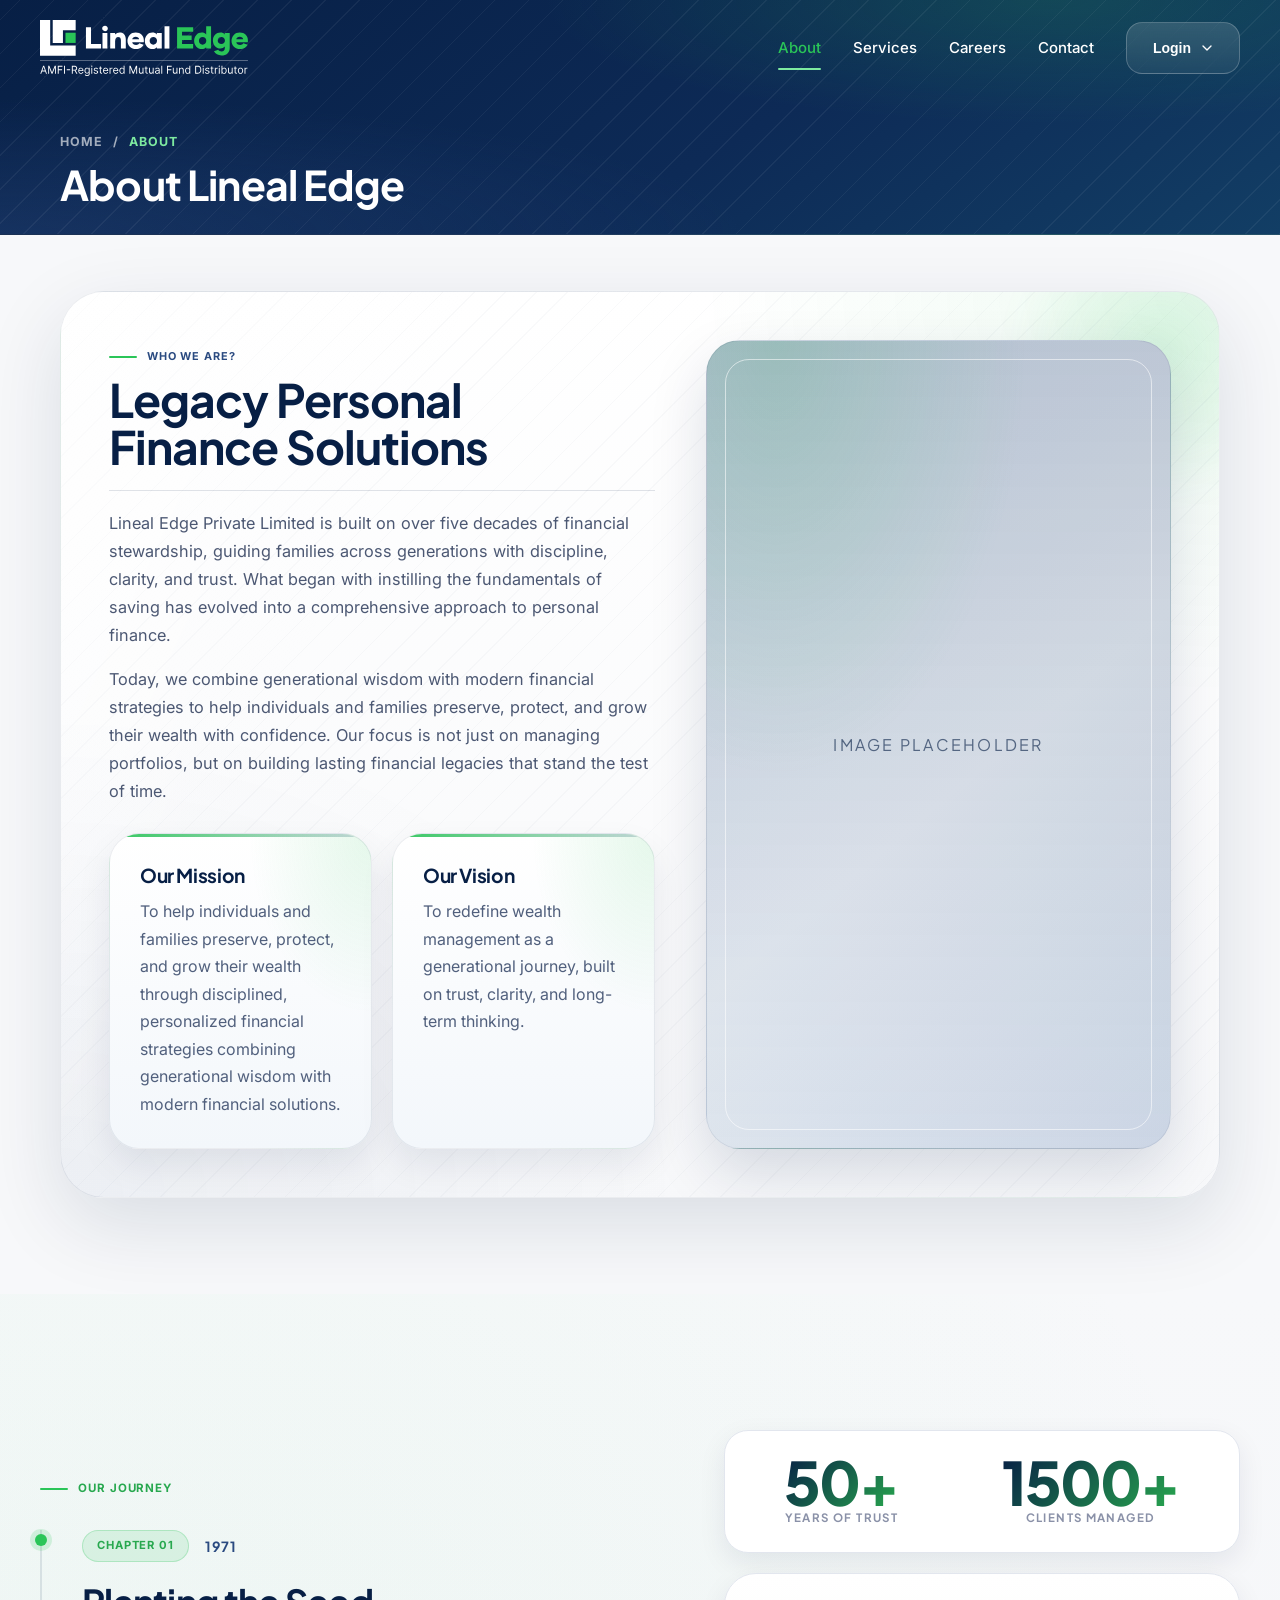
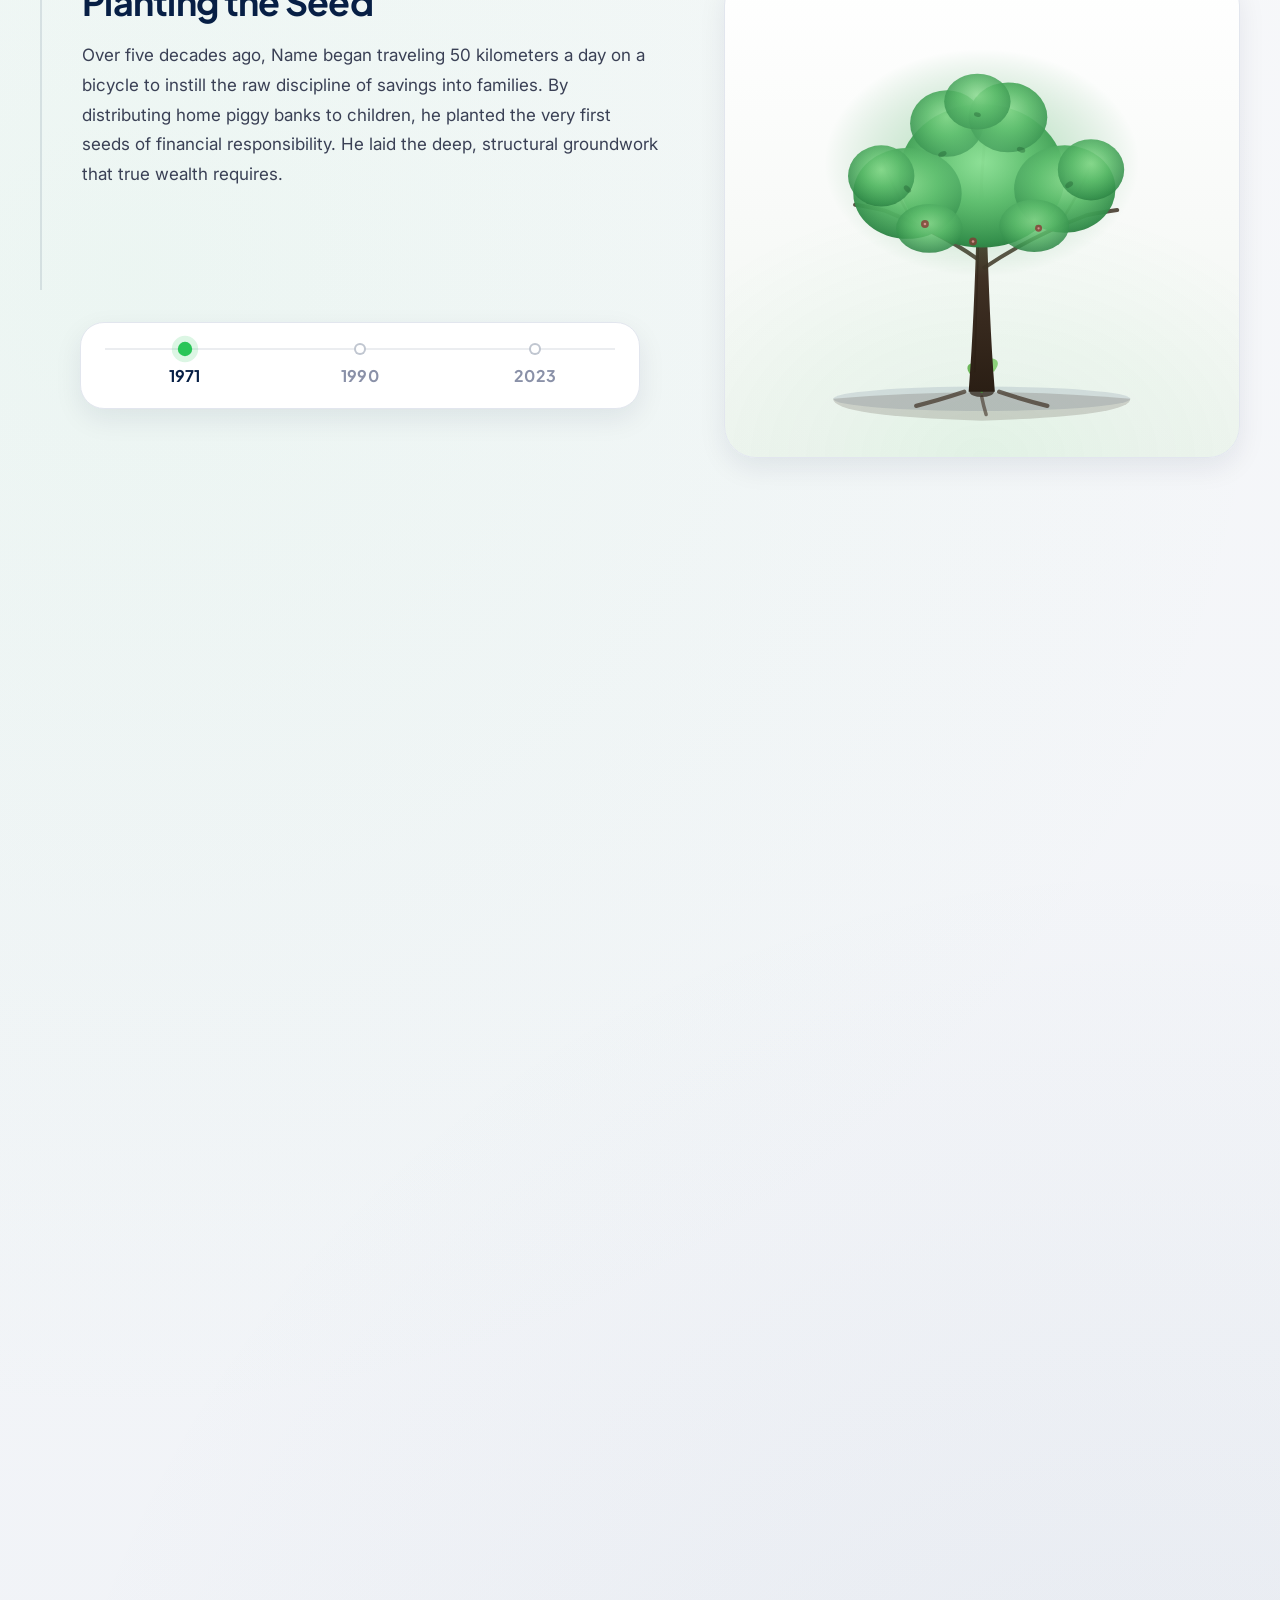
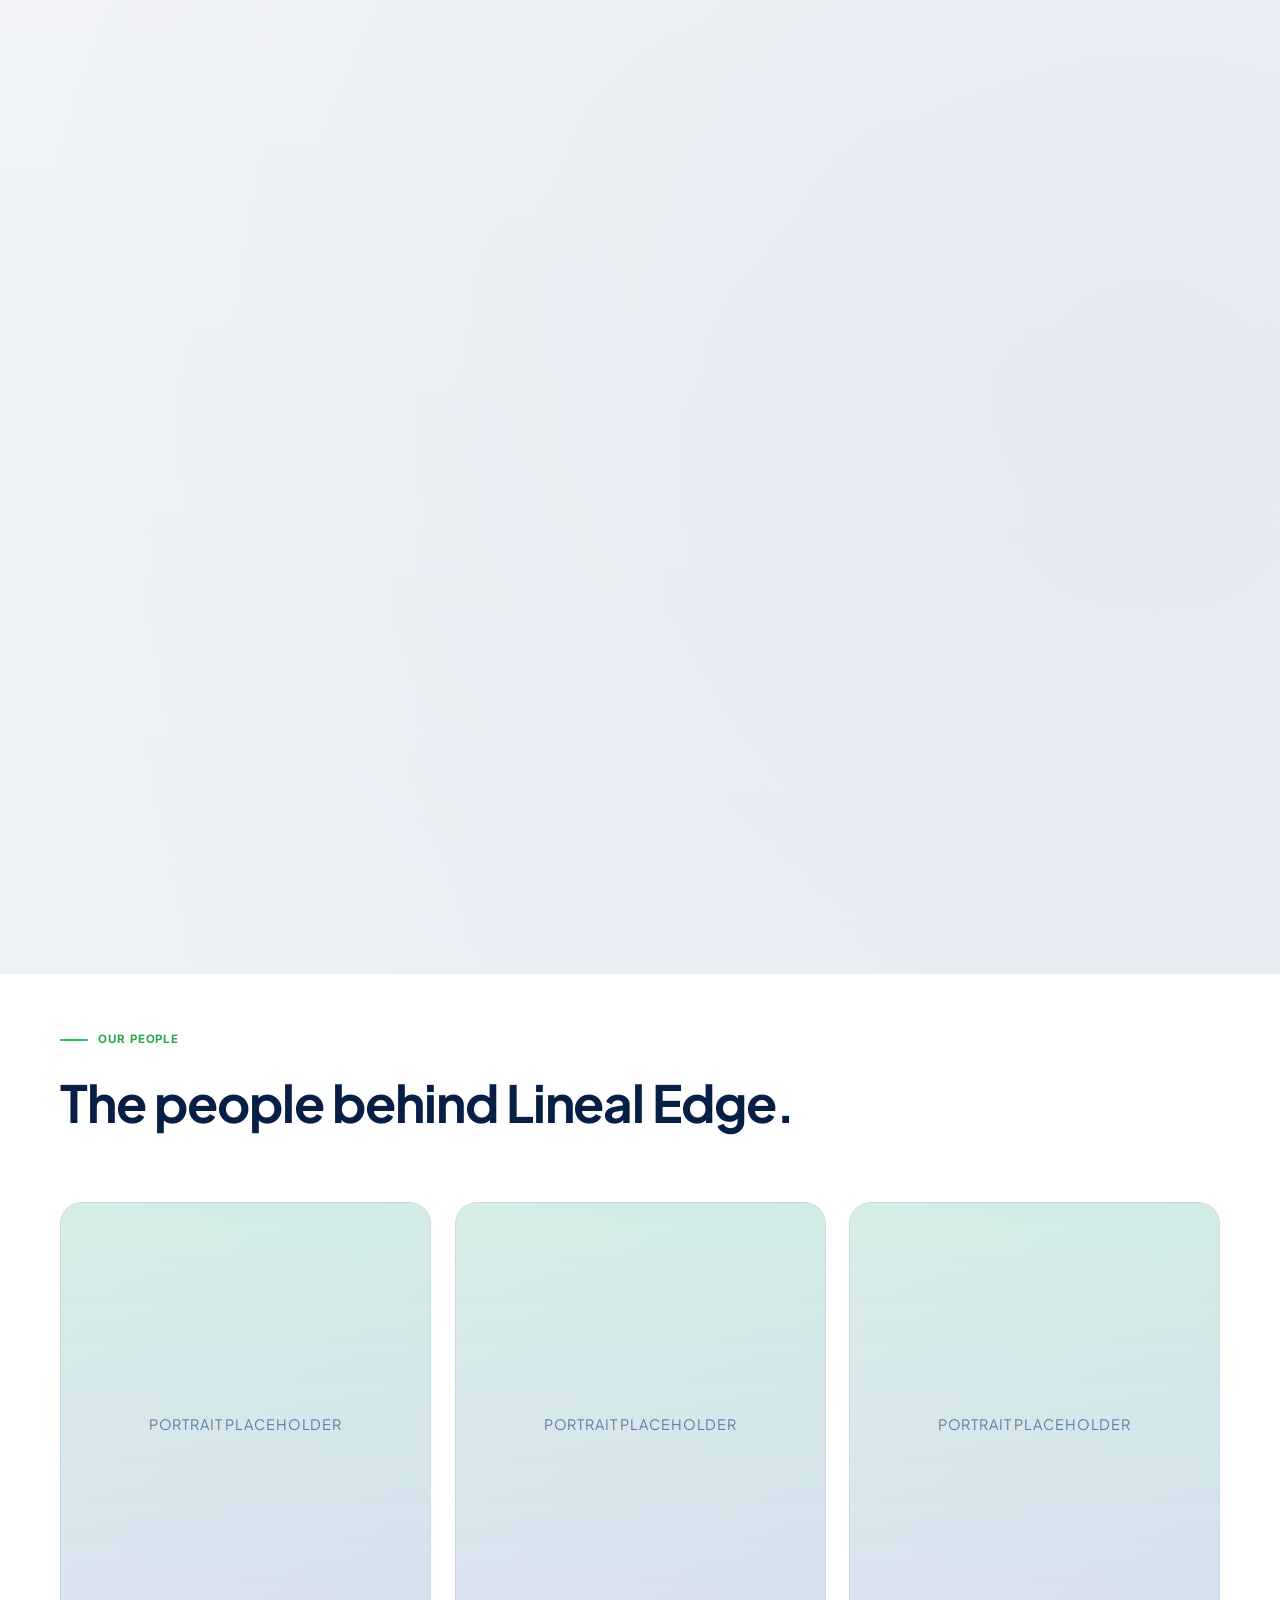
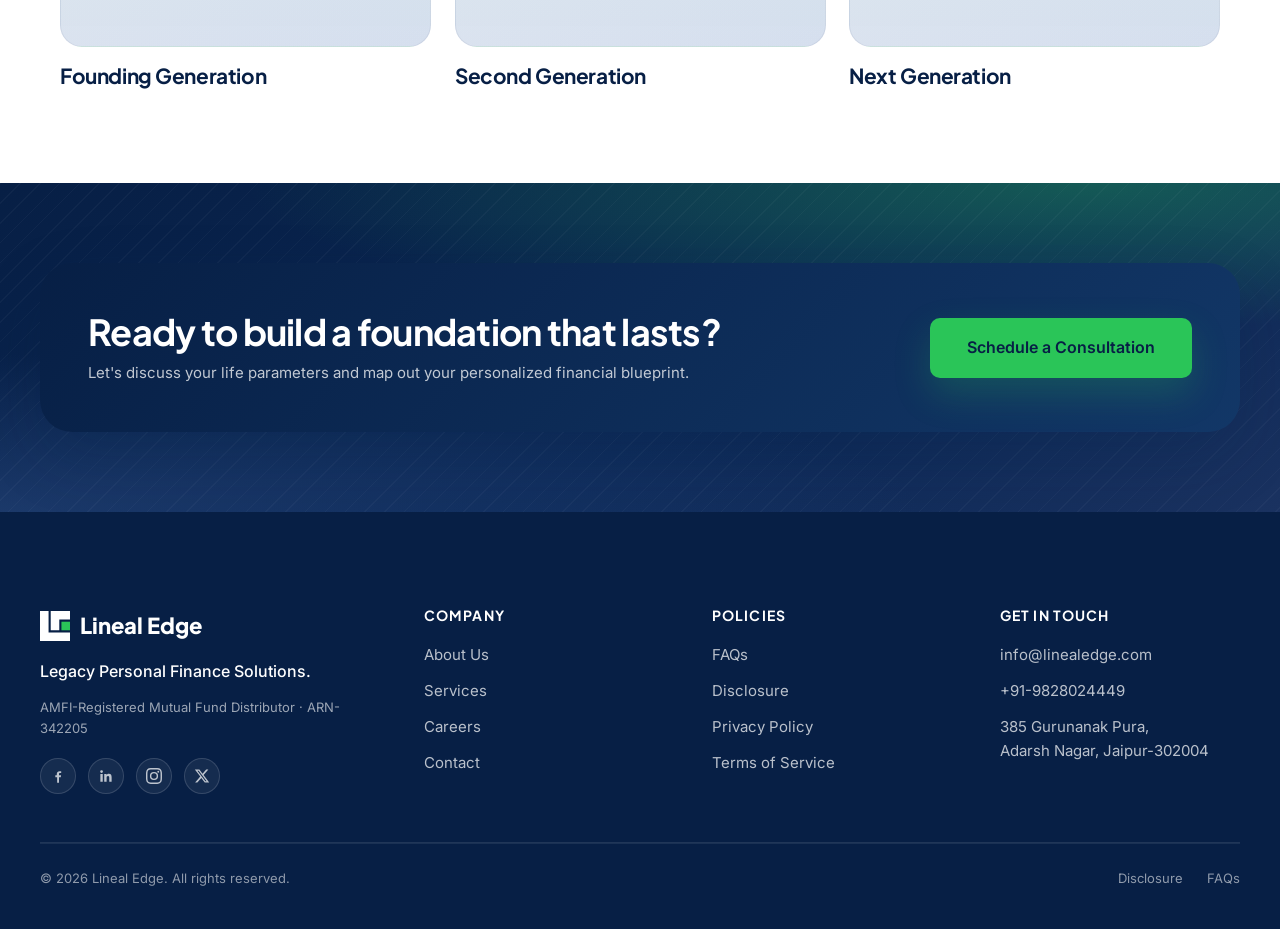
==== about.html @ 85767274 "commit" ====
<!doctype html>
<html lang="en">
<head>
<meta charset="utf-8" />
<meta name="viewport" content="width=device-width,initial-scale=1" />
<title>About | Lineal Edge Private Limited</title>
<meta name="description" content="Discover how Lineal Edge combines multi-generational financial stewardship, disciplined planning, and modern strategies to guide families toward long-term wealth and legacy building." />
<meta name="keywords" content="about Lineal Edge, multi generational wealth practice Jaipur, legacy financial planning firm Rajasthan, family financial stewardship India, trusted wealth advisors Jaipur" />
<meta name="theme-color" content="#071F45" />
<link rel="canonical" href="https://www.linealedge.com/about.html" />
<meta property="og:site_name" content="Lineal Edge Private Limited" />
<meta property="og:type" content="website" />
<meta property="og:title" content="About | Lineal Edge Private Limited" />
<meta property="og:description" content="Discover how Lineal Edge combines multi-generational financial stewardship, disciplined planning, and modern strategies to guide families toward long-term wealth and legacy building." />
<meta property="og:url" content="https://www.linealedge.com/about.html" />
<meta property="og:image" content="https://www.linealedge.com/assets/images/hero-family-bg.png" />
<meta name="twitter:card" content="summary_large_image" />
<meta name="twitter:title" content="About | Lineal Edge Private Limited" />
<meta name="twitter:description" content="Discover how Lineal Edge combines multi-generational financial stewardship, disciplined planning, and modern strategies to guide families toward long-term wealth and legacy building." />
<meta name="twitter:image" content="https://www.linealedge.com/assets/images/hero-family-bg.png" />
<link rel="icon" type="image/svg+xml" href="assets/icons/favicon-light.svg" media="(prefers-color-scheme: light)" />
<link rel="icon" type="image/svg+xml" href="assets/icons/favicon-dark.svg" media="(prefers-color-scheme: dark)" />
<link rel="alternate icon" type="image/svg+xml" href="assets/icons/favicon-light.svg" />
<link rel="preconnect" href="https://fonts.googleapis.com" />
<link rel="preconnect" href="https://fonts.gstatic.com" crossorigin />
<link rel="stylesheet" href="https://fonts.googleapis.com/css2?family=Inter:wght@400;500;600;700&family=Plus+Jakarta+Sans:wght@500;600;700;800&display=swap" />
<link rel="stylesheet" href="css/global.css" />
<link rel="stylesheet" href="css/components.css" />
<link rel="stylesheet" href="css/pages.css" />
</head>
<body class="page-about" data-page="about" data-root="">
<div data-include="header"></div>
<main>
	<section class="page-top">
		<div class="container page-top-inner">
			<div class="breadcrumb">
				<a href="index.html">Home</a>
				<span>/</span>
				<span class="current">About</span>
			</div>
			<h1 class="page-heading">About Lineal Edge</h1>
		</div>
	</section>

	<section class="section">
		<div class="container">
			<div class="about-intro">
				<div class="about-copy">
					<article class="story-card">
						<span class="about-tagline">Who we are?</span>
						<h2 class="about-heading">Legacy Personal Finance Solutions</h2>
						<div class="about-top-copy">
							<p>Lineal Edge Private Limited is built on over five decades of financial stewardship, guiding families across generations with discipline, clarity, and trust. What began with instilling the fundamentals of saving has evolved into a comprehensive approach to personal finance.</p>
							<p>Today, we combine generational wisdom with modern financial strategies to help individuals and families preserve, protect, and grow their wealth with confidence. Our focus is not just on managing portfolios, but on building lasting financial legacies that stand the test of time.</p>
						</div>
					</article>
					<div class="mission-grid">
						<article class="mission-card ui-card hover-lift">
							<h4>Our Mission</h4>
							<p>To help individuals and families preserve, protect, and grow their wealth through disciplined, personalized financial strategies combining generational wisdom with modern financial solutions.</p>
						</article>
						<article class="mission-card ui-card hover-lift">
							<h4>Our Vision</h4>
							<p>To redefine wealth management as a generational journey, built on trust, clarity, and long-term thinking.</p>
						</article>
					</div>
				</div>
				<div class="about-image" aria-hidden="true"></div>
			</div>
		</div>
	</section>

	<section class="journey" id="journey">
		<div class="journey-scroller" id="journeyScroller">
			<div class="journey-sticky">
				<div class="journey-inner">
					<div class="journey-left">
						<div class="journey-stories">
							<div class="journey-stories-head">
								<span class="eyebrow">Our Journey</span>
							</div>

							<div class="journey-panels">
								<article class="journey-panel active" data-idx="0">
									<div class="journey-panel-head">
										<span class="journey-chapter">Chapter 01</span>
										<span class="journey-year">1971</span>
									</div>
									<h3 class="journey-ptitle">Planting the Seed</h3>
									<p class="journey-pbody">Over five decades ago, Name began traveling 50 kilometers a day on a bicycle to instill the raw discipline of savings into families. By distributing home piggy banks to children, he planted the very first seeds of financial responsibility. He laid the deep, structural groundwork that true wealth requires.</p>
								</article>

								<article class="journey-panel" data-idx="1">
									<div class="journey-panel-head">
										<span class="journey-chapter">Chapter 02</span>
										<span class="journey-year">1990</span>
									</div>
									<h3 class="journey-ptitle">Nurturing &amp; Protecting the Roots</h3>
									<p class="journey-pbody">As the seedling emerged, Name stepped in to nurture and defend it. For decades, our focus was on shielding our clients from external threats through comprehensive life and health insurance, ensuring the roots grew strong and unbreakable. As the markets evolved, we guided that protected capital into Mutual Funds, watering the roots through the power of compounding.</p>
								</article>

								<article class="journey-panel" data-idx="2">
									<div class="journey-panel-head">
										<span class="journey-chapter">Chapter 03</span>
										<span class="journey-year">2023</span>
									</div>
									<h3 class="journey-ptitle">The Canopy &amp; The Harvest</h3>
									<p class="journey-pbody">Today, that carefully protected sapling has grown into a lush, solid tree. With the entry of Name, Lineal Edge is focused on the harvest. We honor the deep roots of our existing clients while welcoming new families by offering more complex, best-in-class, high-yield "fruits" - such as Alternative Investment Funds (AIFs), Portfolio Management Services (PMS), and comprehensive Estate Planning.</p>
								</article>
							</div>
						</div>

						<div class="journey-years" id="journeyYears">
							<div class="journey-years-fill" id="journeyYearsFill"></div>
							<div class="journey-year-marker active" data-idx="0">
								<span class="journey-year-dot"></span>
								<span class="journey-year-label">1971</span>
							</div>
							<div class="journey-year-marker" data-idx="1">
								<span class="journey-year-dot"></span>
								<span class="journey-year-label">1990</span>
							</div>
							<div class="journey-year-marker" data-idx="2">
								<span class="journey-year-dot"></span>
								<span class="journey-year-label">2023</span>
							</div>
						</div>
					</div>

					<div class="journey-right">
						<div class="journey-metrics">
							<div class="journey-metric">
								<span class="journey-metric-big">50+</span>
								<span class="journey-metric-label">Years of Trust</span>
							</div>
							<div class="journey-metric">
								<span class="journey-metric-big">1500+</span>
								<span class="journey-metric-label">Clients Managed</span>
							</div>
						</div>

						<div class="journey-tree-viz" aria-hidden="true">
							<svg viewBox="0 0 520 520" fill="none" xmlns="http://www.w3.org/2000/svg" preserveAspectRatio="xMidYMax meet">
								<defs>
									<linearGradient id="orgTrunk" x1="0" y1="0" x2="0" y2="1">
										<stop offset="0%" stop-color="#5D4A3A"/>
										<stop offset="50%" stop-color="#3E2F23"/>
										<stop offset="100%" stop-color="#2A1E14"/>
									</linearGradient>
									<radialGradient id="orgFoliage" cx="50%" cy="40%" r="70%">
										<stop offset="0%" stop-color="#9AE89A" stop-opacity="0.95"/>
										<stop offset="40%" stop-color="#5DBE6B" stop-opacity="1"/>
										<stop offset="80%" stop-color="#2F8A47" stop-opacity="1"/>
										<stop offset="100%" stop-color="#1E5E30" stop-opacity="1"/>
									</radialGradient>
									<radialGradient id="orgFoliageSoft" cx="50%" cy="50%" r="50%">
										<stop offset="0%" stop-color="#7ED88F" stop-opacity="0.55"/>
										<stop offset="100%" stop-color="#3F9A55" stop-opacity="0"/>
									</radialGradient>
								</defs>

								<ellipse cx="260" cy="470" rx="170" ry="14" fill="#1A3260" opacity="0.12"/>
								<path d="M90 470 Q 260 455, 430 470 Q 430 490, 260 495 Q 90 490, 90 470 Z" fill="#3E2F23" opacity="0.18"/>

								<g class="tree-seed-org">
									<ellipse cx="260" cy="462" rx="14" ry="6" fill="#2A1E14" opacity="0.7"/>
									<path d="M260 462 C 258 450, 257 435, 261 420" stroke="#4A8A3A" stroke-width="3" stroke-linecap="round" fill="none"/>
									<path d="M261 430 C 246 426, 238 432, 248 444 C 254 442, 260 438, 261 430 Z" fill="#6DB85A"/>
									<path d="M261 425 C 276 421, 284 427, 274 439 C 268 437, 262 433, 261 425 Z" fill="#8CD17A"/>
								</g>

								<g class="tree-trunk-org">
									<path d="M245 462 C 250 400, 252 340, 254 280 C 256 250, 258 230, 260 220 C 262 230, 264 250, 266 280 C 268 340, 270 400, 275 462 Z" fill="url(#orgTrunk)"/>
									<path d="M252 440 C 254 380, 255 320, 257 260" stroke="#2A1E14" stroke-opacity="0.5" stroke-width="1.5" fill="none"/>
									<path d="M240 462 Q 210 472, 185 478" stroke="#3E2F23" stroke-width="5" stroke-linecap="round" fill="none" opacity="0.7"/>
									<path d="M280 462 Q 310 472, 335 478" stroke="#3E2F23" stroke-width="5" stroke-linecap="round" fill="none" opacity="0.7"/>
									<path d="M260 468 Q 262 478, 265 488" stroke="#3E2F23" stroke-width="4" stroke-linecap="round" fill="none" opacity="0.6"/>
								</g>

								<g class="tree-branches-org">
									<path d="M255 310 C 220 285, 185 270, 150 255 Q 130 250, 115 248" stroke="#3E2F23" stroke-width="4.5" stroke-linecap="round" fill="none" opacity="0.85"/>
									<path d="M180 265 C 165 240, 155 220, 148 200" stroke="#3E2F23" stroke-width="3" stroke-linecap="round" fill="none" opacity="0.7"/>
									<path d="M258 260 C 235 240, 215 220, 198 195" stroke="#3E2F23" stroke-width="3.5" stroke-linecap="round" fill="none" opacity="0.75"/>
									<path d="M263 320 C 300 295, 340 275, 380 260 Q 400 256, 415 254" stroke="#3E2F23" stroke-width="4.5" stroke-linecap="round" fill="none" opacity="0.85"/>
									<path d="M350 268 C 365 245, 378 222, 385 200" stroke="#3E2F23" stroke-width="3" stroke-linecap="round" fill="none" opacity="0.7"/>
									<path d="M268 270 C 290 245, 310 220, 325 198" stroke="#3E2F23" stroke-width="3.5" stroke-linecap="round" fill="none" opacity="0.75"/>
									<path d="M259 270 C 258 240, 260 210, 263 180" stroke="#3E2F23" stroke-width="3.5" stroke-linecap="round" fill="none" opacity="0.8"/>
								</g>

								<g class="tree-foliage-org">
									<ellipse cx="260" cy="215" rx="95" ry="82" fill="url(#orgFoliage)"/>
									<ellipse cx="175" cy="235" rx="62" ry="52" fill="url(#orgFoliage)" opacity="0.95"/>
									<ellipse cx="145" cy="215" rx="38" ry="35" fill="url(#orgFoliage)" opacity="0.88"/>
									<ellipse cx="355" cy="230" rx="58" ry="50" fill="url(#orgFoliage)" opacity="0.95"/>
									<ellipse cx="385" cy="208" rx="38" ry="35" fill="url(#orgFoliage)" opacity="0.88"/>
									<ellipse cx="220" cy="155" rx="42" ry="38" fill="url(#orgFoliage)" opacity="0.9"/>
									<ellipse cx="290" cy="148" rx="45" ry="40" fill="url(#orgFoliage)" opacity="0.92"/>
									<ellipse cx="255" cy="130" rx="38" ry="32" fill="url(#orgFoliage)" opacity="0.85"/>
									<ellipse cx="200" cy="275" rx="38" ry="28" fill="url(#orgFoliage)" opacity="0.85"/>
									<ellipse cx="320" cy="272" rx="40" ry="30" fill="url(#orgFoliage)" opacity="0.85"/>
									<ellipse cx="260" cy="200" rx="180" ry="130" fill="url(#orgFoliageSoft)"/>
									<ellipse cx="215" cy="190" rx="5" ry="3" fill="#1E5E30" opacity="0.4" transform="rotate(-25 215 190)"/>
									<ellipse cx="305" cy="185" rx="5" ry="3" fill="#1E5E30" opacity="0.4" transform="rotate(20 305 185)"/>
									<ellipse cx="175" cy="230" rx="5" ry="3" fill="#1E5E30" opacity="0.4" transform="rotate(45 175 230)"/>
									<ellipse cx="360" cy="225" rx="5" ry="3" fill="#1E5E30" opacity="0.4" transform="rotate(-35 360 225)"/>
									<ellipse cx="255" cy="145" rx="4" ry="2.5" fill="#1E5E30" opacity="0.4" transform="rotate(15 255 145)"/>
									<circle cx="195" cy="270" r="4.5" fill="#8B2F2F" opacity="0.75"/>
									<circle cx="195" cy="270" r="1.5" fill="#E9A1A1" opacity="0.8"/>
									<circle cx="325" cy="275" r="4" fill="#8B2F2F" opacity="0.75"/>
									<circle cx="325" cy="275" r="1.3" fill="#E9A1A1" opacity="0.8"/>
									<circle cx="250" cy="290" r="4.5" fill="#8B2F2F" opacity="0.7"/>
									<circle cx="250" cy="290" r="1.5" fill="#E9A1A1" opacity="0.8"/>
								</g>
							</svg>
						</div>
					</div>
				</div>
			</div>
		</div>
	</section>

	<section class="section team-alt">
		<div class="container">
			<div class="team-wrap">
				<div class="team-head">
					<span class="eyebrow">Our People</span>
					<h2 class="section-title">The people behind Lineal Edge.</h2>
				</div>

				<div class="team-grid">
					<article class="team-card">
						<div class="team-photo">
							<div class="team-overlay">
								<a href="https://www.linkedin.com/company/lineal-edge/" target="_blank" rel="noopener noreferrer" aria-label="LinkedIn"><svg width="16" height="16" viewBox="0 0 24 24" fill="currentColor"><path d="M20.447 20.452h-3.554v-5.569c0-1.328-.027-3.037-1.852-3.037-1.853 0-2.136 1.445-2.136 2.939v5.667H9.351V9h3.414v1.561h.046c.477-.9 1.637-1.85 3.37-1.85 3.601 0 4.267 2.37 4.267 5.455v6.286zM5.337 7.433a2.062 2.062 0 01-2.063-2.065 2.064 2.064 0 112.063 2.065zm1.782 13.019H3.555V9h3.564v11.452z"/></svg></a>
							</div>
						</div>
						<h3 class="team-name">Founding Generation</h3>
					</article>
					<article class="team-card">
						<div class="team-photo">
							<div class="team-overlay">
								<a href="https://www.linkedin.com/company/lineal-edge/" target="_blank" rel="noopener noreferrer" aria-label="LinkedIn"><svg width="16" height="16" viewBox="0 0 24 24" fill="currentColor"><path d="M20.447 20.452h-3.554v-5.569c0-1.328-.027-3.037-1.852-3.037-1.853 0-2.136 1.445-2.136 2.939v5.667H9.351V9h3.414v1.561h.046c.477-.9 1.637-1.85 3.37-1.85 3.601 0 4.267 2.37 4.267 5.455v6.286zM5.337 7.433a2.062 2.062 0 01-2.063-2.065 2.064 2.064 0 112.063 2.065zm1.782 13.019H3.555V9h3.564v11.452z"/></svg></a>
							</div>
						</div>
						<h3 class="team-name">Second Generation</h3>
					</article>
					<article class="team-card">
						<div class="team-photo">
							<div class="team-overlay">
								<a href="https://www.linkedin.com/company/lineal-edge/" target="_blank" rel="noopener noreferrer" aria-label="LinkedIn"><svg width="16" height="16" viewBox="0 0 24 24" fill="currentColor"><path d="M20.447 20.452h-3.554v-5.569c0-1.328-.027-3.037-1.852-3.037-1.853 0-2.136 1.445-2.136 2.939v5.667H9.351V9h3.414v1.561h.046c.477-.9 1.637-1.85 3.37-1.85 3.601 0 4.267 2.37 4.267 5.455v6.286zM5.337 7.433a2.062 2.062 0 01-2.063-2.065 2.064 2.064 0 112.063 2.065zm1.782 13.019H3.555V9h3.564v11.452z"/></svg></a>
							</div>
						</div>
						<h3 class="team-name">Next Generation</h3>
					</article>
				</div>
			</div>
		</div>
	</section>

	<section class="cta" id="cta">
		<div class="cta-inner">
			<div class="cta-copy">
				<h2 class="cta-title">Ready to build a foundation that lasts?</h2>
				<p class="cta-desc">Let's discuss your life parameters and map out your personalized financial blueprint.</p>
			</div>
			<div class="cta-actions">
				<a href="contact.html" class="le-btn le-btn--primary le-btn--lg">
					<span class="lbl">Schedule a Consultation</span>
					<span class="arr"><svg width="22" height="22" viewBox="0 0 24 24" fill="none"><path d="M5 12h14M13 6l6 6-6 6" stroke="currentColor" stroke-width="2" stroke-linecap="round" stroke-linejoin="round"/></svg></span>
				</a>
			</div>
		</div>
	</section>
</main>

<div data-include="footer"></div>

<script src="js/main.js" defer></script>
</body>
</html>
---- css/global.css ----
:root {
  --navy: #071F45;
  --navy-mid: #1A3260;
  --navy-light: #2A4A80;
  --green: #2AC558;
  --green-dark: #28A84F;
  --green-light: #7EEAA0;
  --off-white: #F7F8FA;
  --white: #FFFFFF;
  --gray-dark: #3A4055;
  --gray: #8A91A8;
  --border: #E2E6EE;
  --font-display: 'Plus Jakarta Sans', system-ui, sans-serif;
  --font-body: 'Inter', system-ui, sans-serif;
  --sp-2: 8px;
  --sp-3: 12px;
  --sp-4: 16px;
  --sp-5: 20px;
  --sp-6: 24px;
  --sp-8: 32px;
  --sp-10: 40px;
  --sp-12: 48px;
  --sp-16: 64px;
  --sp-20: 80px;
  --sp-24: 96px;
  --r-md: 10px;
  --r-lg: 16px;
  --r-xl: 24px;
  --r-2xl: 32px;
  --r-pill: 999px;
  --sh-soft: 0 10px 28px rgba(7,31,69,0.08);
  --sh-md: 0 20px 48px rgba(7,31,69,0.12);
  --sh-lg: 0 24px 56px rgba(7,31,69,0.16);
  --sh-green: 0 16px 36px rgba(42,197,88,0.22);
  --surface-1: linear-gradient(180deg, rgba(255,255,255,1) 0%, rgba(247,248,250,1) 100%);
  --surface-2: linear-gradient(180deg, rgba(255,255,255,0.98) 0%, rgba(250,251,253,1) 100%);
  --surface-border: rgba(7,31,69,0.08);
  --section-space: var(--sp-24);
  --section-space-tight: 56px;
  --title-xl: clamp(2rem, 4vw, 3.35rem);
  --title-lg: clamp(1.9rem, 3.2vw, 2.7rem);
  --copy-lg: 1.02rem;
  --ease: cubic-bezier(0.22, 1, 0.36, 1);
  --dur: 280ms;
}

*, *::before, *::after { box-sizing: border-box; }
html, body { margin: 0; padding: 0; }
html { overflow-x: clip; }
body {
  font-family: var(--font-body);
  color: var(--gray-dark);
  background: var(--off-white);
  line-height: 1.6;
  -webkit-font-smoothing: antialiased;
  overflow-x: clip;
}
a { color: inherit; text-decoration: none; }
img, svg { display: block; max-width: 100%; }
h1, h2, h3, h4, h5, p { margin: 0; }
h1, h2, h3, h4 {
  font-family: var(--font-display);
  color: var(--navy);
  letter-spacing: -0.02em;
  line-height: 1.08;
}
.container {
  width: min(1280px, calc(100% - 40px));
  margin: 0 auto;
}
main { display: block; }
.section { padding: var(--section-space) 0; }
.section-title { font-size: var(--title-xl); }
.section-copy { color: var(--gray-dark); }
.visually-hidden {
  position: absolute;
  width: 1px;
  height: 1px;
  padding: 0;
  margin: -1px;
  overflow: hidden;
  clip: rect(0, 0, 0, 0);
  white-space: nowrap;
  border: 0;
}
@media (max-width: 900px) {
  .container { width: min(1280px, calc(100% - 24px)); }
  .section { padding: 72px 0; }
}

@media (max-width: 600px) {
  .section { padding: 56px 0; }
}
---- css/components.css ----
.eyebrow {
  display: inline-flex;
  align-items: center;
  gap: 10px;
  font-size: 0.72rem;
  font-weight: 700;
  letter-spacing: 0.08em;
  text-transform: uppercase;
  color: var(--green-dark);
}
.eyebrow::before {
  content: "";
  width: 28px;
  height: 2px;
  background: var(--green);
  border-radius: 99px;
}
.eyebrow--light { color: var(--green-light); }
.breadcrumb {
  display: inline-flex;
  align-items: center;
  gap: 10px;
  font-size: 0.78rem;
  font-weight: 700;
  letter-spacing: 0.08em;
  text-transform: uppercase;
  color: rgba(255,255,255,0.62);
}
.breadcrumb a { color: inherit; transition: color var(--dur) var(--ease); }
.breadcrumb a:hover { color: var(--green-light); }
.breadcrumb .current { color: var(--green-light); }
.le-btn {
  position: relative;
  display: inline-flex;
  align-items: center;
  justify-content: center;
  height: 54px;
  padding: 0 30px;
  border-radius: var(--r-md);
  font-size: 0.9375rem;
  font-weight: 600;
  border: 1px solid transparent;
  cursor: pointer;
  overflow: hidden;
  white-space: nowrap;
  transition: background-color var(--dur) var(--ease), color var(--dur) var(--ease), border-color var(--dur) var(--ease), box-shadow var(--dur) var(--ease), transform var(--dur) var(--ease);
}
.le-btn .lbl { transition: opacity var(--dur) var(--ease), transform var(--dur) var(--ease); }
.le-btn .arr {
  position: absolute;
  left: 50%;
  top: 50%;
  opacity: 0;
  transform: translate(-50%, -50%) translateX(-40px);
  transition: transform var(--dur) var(--ease), opacity var(--dur) var(--ease);
}
.le-btn:hover .lbl { opacity: 0; transform: translateX(30px); }
.le-btn:hover .arr { opacity: 1; transform: translate(-50%, -50%) translateX(0); }
.le-btn--primary { background: var(--green); color: var(--navy); box-shadow: var(--sh-green); }
.le-btn--primary:hover { background: var(--green-dark); color: var(--white); transform: translateY(-2px); }
.le-btn--secondary { background: transparent; color: var(--white); border-color: rgba(255,255,255,0.28); }
.le-btn--secondary:hover { background: var(--white); color: var(--navy); border-color: var(--white); transform: translateY(-2px); }
.le-btn--lg { height: 60px; padding: 0 36px; font-size: 1rem; }
.navbar {
  position: fixed; top: 0; left: 0; right: 0; z-index: 100;
  display: flex; align-items: center; justify-content: space-between;
  padding: var(--sp-5) var(--sp-10);
  transition: background-color var(--dur) var(--ease), backdrop-filter var(--dur) var(--ease), box-shadow var(--dur) var(--ease);
}
.navbar.is-transparent { background: transparent; }
.navbar.is-solid { background: rgba(255,255,255,0.92); backdrop-filter: blur(14px); -webkit-backdrop-filter: blur(14px); box-shadow: 0 1px 0 rgba(7,31,69,0.06); }
.nav-logo { display: flex; align-items: center; }
.nav-logo img { height: 56px; width: auto; }
.nav-logo-light { display: none; }
.is-transparent .nav-logo-dark { display: none; }
.is-transparent .nav-logo-light { display: block; }
.is-solid .nav-logo-dark { display: block; }
.is-solid .nav-logo-light { display: none; }
.nav-toggle {
  display: none;
  width: 48px;
  height: 48px;
  padding: 0;
  border-radius: 14px;
  border: 1px solid transparent;
  background: transparent;
  align-items: center;
  justify-content: center;
  flex-direction: column;
  gap: 5px;
  cursor: pointer;
  transition: background-color var(--dur) var(--ease), border-color var(--dur) var(--ease), box-shadow var(--dur) var(--ease);
}
.nav-toggle span {
  display: block;
  width: 18px;
  height: 2px;
  border-radius: 99px;
  background: currentColor;
  transition: transform var(--dur) var(--ease), opacity var(--dur) var(--ease);
}
.is-transparent .nav-toggle { color: var(--white); border-color: rgba(255,255,255,0.18); }
.is-solid .nav-toggle { color: var(--navy); border-color: rgba(7,31,69,0.1); background: rgba(255,255,255,0.84); }
.nav-open .nav-toggle span:nth-child(1) { transform: translateY(7px) rotate(45deg); }
.nav-open .nav-toggle span:nth-child(2) { opacity: 0; }
.nav-open .nav-toggle span:nth-child(3) { transform: translateY(-7px) rotate(-45deg); }
.nav-links { display: flex; align-items: center; gap: var(--sp-8); }
.nav-link { position: relative; font-size: 0.9375rem; font-weight: 500; transition: color var(--dur) var(--ease); }
.is-transparent .nav-link { color: var(--white); }
.is-solid .nav-link { color: var(--navy); }
.nav-link::after {
  content: ""; position: absolute; left: 0; bottom: -10px; width: 100%; height: 2px; border-radius: 99px;
  transform: scaleX(0); transform-origin: left center; transition: transform var(--dur) var(--ease);
}
.is-transparent .nav-link::after { background: var(--green-light); }
.is-solid .nav-link::after { background: var(--green); }
.nav-link:hover, .nav-link.is-active { color: var(--green); }
.nav-link:hover::after, .nav-link.is-active::after { transform: scaleX(1); }
.nav-login { position: relative; padding-bottom: 18px; margin-bottom: -18px; }
.nav-login::after { content: ""; position: absolute; left: 0; right: 0; top: 100%; height: 24px; }
.nav-login-toggle {
  display: inline-flex; align-items: center; justify-content: center; gap: 8px; height: 52px; padding: 0 24px 0 26px;
  border-radius: 16px; font-size: 0.875rem; font-weight: 600; background: transparent; border: 1px solid; cursor: pointer;
  transition: color var(--dur) var(--ease), border-color var(--dur) var(--ease), background-color var(--dur) var(--ease), box-shadow var(--dur) var(--ease);
}
.nav-login-toggle svg { width: 16px; height: 16px; transition: transform var(--dur) var(--ease); }
.nav-login.is-open .nav-login-toggle svg { transform: rotate(180deg); }
.is-transparent .nav-login-toggle { color: var(--white); border-color: rgba(255,255,255,0.22); background: linear-gradient(180deg, rgba(255,255,255,0.14) 0%, rgba(255,255,255,0.06) 100%); backdrop-filter: blur(12px); -webkit-backdrop-filter: blur(12px); }
.is-solid .nav-login-toggle { color: var(--navy); border-color: rgba(7,31,69,0.12); background: linear-gradient(180deg, rgba(255,255,255,0.92) 0%, rgba(244,247,250,0.98) 100%); box-shadow: 0 8px 24px rgba(7,31,69,0.05); }
.nav-login-menu {
  position: absolute; top: calc(100% + 6px); right: 0; width: 320px; padding: 12px; border-radius: 22px;
  background: linear-gradient(180deg, rgba(255,255,255,0.98) 0%, rgba(246,248,251,0.99) 100%);
  border: 1px solid rgba(7,31,69,0.09); box-shadow: 0 28px 70px rgba(7,31,69,0.18);
  backdrop-filter: blur(18px); -webkit-backdrop-filter: blur(18px); opacity: 0; transform: translateY(10px); visibility: hidden;
  transition: opacity var(--dur) var(--ease), transform var(--dur) var(--ease), visibility 0s linear var(--dur);
}
.nav-login.is-open .nav-login-menu { opacity: 1; transform: translateY(0); visibility: visible; transition-delay: 0s; }
.portal-link {
  display: grid; grid-template-columns: 48px 1fr 18px; gap: 14px; align-items: center; padding: 16px; border-radius: 18px;
  color: var(--navy); transition: background-color var(--dur) var(--ease), transform var(--dur) var(--ease), box-shadow var(--dur) var(--ease);
}
.portal-link:hover { background: rgba(42,197,88,0.08); transform: translateY(-1px); }
.portal-icon {
  width: 48px; height: 48px; border-radius: 15px; display: grid; place-items: center;
  background: linear-gradient(180deg, rgba(42,197,88,0.12) 0%, rgba(42,74,128,0.08) 100%);
  color: var(--navy);
}
.portal-title { font-weight: 700; }
.portal-arrow { color: var(--gray); }
.page-top {
  padding-top: 160px; padding-bottom: 38px; position: relative;
  background: radial-gradient(circle at 90% 10%, rgba(42,197,88,0.18) 0%, transparent 34%), linear-gradient(135deg, #071F45 0%, #0E2D61 100%);
  overflow: hidden;
}
.page-top::before {
  content: ""; position: absolute; inset: 0; pointer-events: none;
  background: repeating-linear-gradient(-45deg, rgba(255,255,255,0.05) 0 1px, transparent 1px 24px);
}
.page-top-inner { position: relative; z-index: 1; display: grid; gap: 14px; }
.page-heading { color: var(--white); font-size: clamp(2.2rem, 4vw, 3.7rem); }
.page-subcopy { color: rgba(255,255,255,0.78); max-width: 640px; }
.cta {
  padding: 0 var(--sp-10) var(--sp-24);
}
.cta-inner {
  max-width: 1280px; margin: 0 auto; border-radius: 32px; padding: clamp(28px, 4vw, 48px);
  background: linear-gradient(135deg, #071F45 0%, #123767 100%); color: var(--white);
  display: flex; align-items: center; justify-content: space-between; gap: var(--sp-8);
  box-shadow: 0 24px 64px rgba(7,31,69,0.18);
}
.cta-title { color: var(--white); font-size: clamp(2rem, 4vw, 3rem); }
.cta-desc { margin-top: 10px; color: rgba(255,255,255,0.76); max-width: 620px; }
.footer {
  background: #071F45; color: rgba(255,255,255,0.78); padding: 64px 40px 24px;
}
.footer-inner {
  max-width: 1280px; margin: 0 auto; display: grid; grid-template-columns: 1.25fr repeat(3, minmax(0, 1fr)); gap: 32px;
}
.footer-logo { display: inline-flex; align-items: center; gap: 12px; font-family: var(--font-display); font-weight: 700; color: var(--white); }
.footer-tagline, .footer-arn { margin-top: 14px; }
.footer-social { display: flex; align-items: center; gap: 10px; margin-top: 18px; }
.footer-social a {
  width: 38px; height: 38px; border-radius: 999px; display: inline-flex; align-items: center; justify-content: center;
  border: 1px solid rgba(255,255,255,0.14); color: var(--white); transition: transform var(--dur) var(--ease), border-color var(--dur) var(--ease), background-color var(--dur) var(--ease);
}
.footer-social a:hover { transform: translateY(-2px); background: rgba(255,255,255,0.08); border-color: rgba(255,255,255,0.32); }
.footer-col h4 { color: var(--white); font-size: 1rem; margin-bottom: 16px; }
.footer-col-body { display: grid; gap: 12px; }
.footer-link { color: rgba(255,255,255,0.72); }
.footer-link:hover { color: var(--green-light); }
.footer-bottom {
  max-width: 1280px; margin: 28px auto 0; padding-top: 22px; border-top: 1px solid rgba(255,255,255,0.08);
  display: flex; align-items: center; justify-content: space-between; gap: 16px; color: rgba(255,255,255,0.56);
}
.footer-bottom-links { display: flex; gap: 16px; }
.footer-bottom-links a:hover { color: var(--green-light); }
@media (max-width: 1100px) {
  .navbar { padding: 18px 20px; }
  .nav-links { gap: 18px; }
  .cta-inner, .footer-inner { grid-template-columns: 1fr; }
  .cta-inner { display: grid; }
}
@media (max-width: 900px) {
  .nav-links { gap: 14px; flex-wrap: wrap; justify-content: flex-end; }
  .nav-logo img { height: 46px; }
  .page-top { padding-top: 136px; }
  .footer { padding-inline: 20px; }
}
@media (max-width: 680px) {
  .navbar { align-items: flex-start; gap: 14px; }
  .nav-toggle { display: inline-flex; }
  .nav-links {
    position: absolute;
    top: calc(100% + 12px);
    left: 20px;
    right: 20px;
    width: auto;
    display: none;
    flex-direction: column;
    align-items: stretch;
    justify-content: flex-start;
    gap: 12px;
    padding: 18px;
    border-radius: 24px;
    background: rgba(255,255,255,0.98);
    border: 1px solid rgba(7,31,69,0.08);
    box-shadow: 0 24px 48px rgba(7,31,69,0.14);
  }
  .nav-links.is-open { display: flex; }
  .nav-link { font-size: 0.95rem; color: var(--navy) !important; }
  .nav-link::after { bottom: -4px; }
  .nav-login { padding-bottom: 0; margin-bottom: 0; }
  .nav-login::after { display: none; }
  .nav-login-toggle {
    width: 100%;
    justify-content: space-between;
    color: var(--navy) !important;
    border-color: rgba(7,31,69,0.1) !important;
    background: rgba(247,248,250,1) !important;
    box-shadow: none !important;
  }
  .nav-login-menu { width: min(320px, calc(100vw - 28px)); right: 0; }
  .footer-bottom { flex-direction: column; align-items: flex-start; }
}

@media (max-width: 560px) {
  .le-btn,
  .le-btn--lg {
    min-height: 52px;
    height: auto;
    padding: 14px 20px;
    white-space: normal;
    text-align: center;
    line-height: 1.35;
  }
  .cta {
    padding-inline: 20px;
  }
  .cta-inner {
    padding: 24px 20px;
    gap: var(--sp-6);
  }
  .page-top {
    padding-top: 122px;
    padding-bottom: 24px;
  }
  .page-heading,
  .cta-title {
    overflow-wrap: anywhere;
  }
}

.fade-in,
.slide-up {
	opacity: 0;
	will-change: transform, opacity;
}

.fade-in {
	transition: opacity 0.4s var(--ease);
}

.slide-up {
	transform: translate3d(0, 24px, 0);
	transition: transform 0.6s var(--ease), opacity 0.6s var(--ease);
}

.fade-in.is-visible,
.slide-up.is-visible {
	opacity: 1;
}

.slide-up.is-visible {
	transform: translate3d(0, 0, 0);
}

.hover-lift {
	transition: transform 0.35s var(--ease), box-shadow 0.35s var(--ease), opacity 0.35s var(--ease);
}

.hover-lift:hover {
	transform: translateY(-4px);
}

.hover-opacity {
	transition: opacity 0.3s var(--ease);
}

.hover-opacity:hover {
	opacity: 0.82;
}

[data-include] {
	display: block;
}

body.route-loader-active {
	overflow: hidden;
}

.route-loader {
	position: fixed;
	inset: 0;
	z-index: 9999;
	display: grid;
	place-items: center;
	padding: 20px;
	--route-loader-accent: #39b54a;
	--route-loader-accent-soft: rgba(57, 181, 74, 0.18);
	--route-loader-accent-secondary: rgba(26, 50, 96, 0.08);
	background:
		radial-gradient(circle at 50% 30%, var(--route-loader-accent-soft), transparent 34%),
		linear-gradient(180deg, rgba(247, 248, 250, 0.82), rgba(247, 248, 250, 0.96));
	-webkit-backdrop-filter: blur(14px);
	backdrop-filter: blur(14px);
	opacity: 0;
	visibility: hidden;
	pointer-events: none;
	transition: opacity 160ms ease, visibility 160ms ease;
}

.route-loader.is-visible {
	opacity: 1;
	visibility: visible;
	pointer-events: auto;
}

.route-loader-core {
	position: relative;
	width: min(124px, 24vw);
	height: min(124px, 24vw);
	display: grid;
	place-items: center;
	animation: routeLoaderCore 1.15s cubic-bezier(0.22, 1, 0.36, 1) infinite;
}

.route-loader-logo {
	width: 100%;
	height: auto;
	overflow: visible;
	filter: drop-shadow(0 10px 18px rgba(26, 50, 96, 0.08));
	transform-origin: center;
}

.route-loader-logo .logo-part-l,
.route-loader-logo .logo-part-e,
.route-loader-logo .logo-part-s {
	transform-box: fill-box;
	transform-origin: center;
	animation-duration: 850ms;
	animation-timing-function: cubic-bezier(0.22, 1, 0.36, 1);
	animation-fill-mode: both;
	animation-play-state: paused;
}

.route-loader.is-visible .route-loader-logo .logo-part-l {
	animation-name: routeLoaderPieceLeft;
	animation-play-state: running;
}

.route-loader.is-visible .route-loader-logo .logo-part-e {
	animation-name: routeLoaderPieceRight;
	animation-play-state: running;
	animation-delay: 120ms;
}

.route-loader.is-visible .route-loader-logo .logo-part-s {
	animation-name: routeLoaderPieceCenter;
	animation-play-state: running;
	animation-delay: 200ms;
}

.route-loader--services {
	--route-loader-accent: #39b54a;
	--route-loader-accent-soft: rgba(57, 181, 74, 0.18);
	--route-loader-accent-secondary: rgba(57, 181, 74, 0.08);
}

.route-loader--about {
	--route-loader-accent: #1a3260;
	--route-loader-accent-soft: rgba(26, 50, 96, 0.16);
	--route-loader-accent-secondary: rgba(57, 181, 74, 0.08);
}

.route-loader--careers {
	--route-loader-accent: #2e7d32;
	--route-loader-accent-soft: rgba(46, 125, 50, 0.18);
	--route-loader-accent-secondary: rgba(26, 50, 96, 0.08);
}

.route-loader--contact {
	--route-loader-accent: #bee6b5;
	--route-loader-accent-soft: rgba(190, 230, 181, 0.22);
	--route-loader-accent-secondary: rgba(26, 50, 96, 0.08);
}

.route-loader--login,
.route-loader--info,
.route-loader--default {
	--route-loader-accent: #39b54a;
	--route-loader-accent-soft: rgba(57, 181, 74, 0.16);
	--route-loader-accent-secondary: rgba(26, 50, 96, 0.08);
}

@keyframes routeLoaderCore {
	0%,
	100% {
		transform: scale(0.985) rotate(0deg);
	}

	25% {
		transform: scale(1.02) rotate(-1.5deg);
	}

	58% {
		transform: scale(1.055) rotate(1.5deg);
	}

	82% {
		transform: scale(1.005) rotate(0deg);
	}
}

@keyframes routeLoaderPieceLeft {
	0%,
	18% {
		transform: translate(-34px, 18px) rotate(-22deg) scale(0.72);
		opacity: 0;
	}

	66% {
		transform: translate(5px, -2px) rotate(1deg) scale(1.02);
		opacity: 1;
	}

	100% {
		transform: translate(0, 0) rotate(0deg) scale(1);
		opacity: 1;
	}
}

@keyframes routeLoaderPieceRight {
	0% {
		transform: translate(38px, -18px) rotate(20deg) scale(0.72);
		opacity: 0;
	}

	66% {
		opacity: 1;
		transform: translate(-4px, 2px) rotate(-1deg) scale(1.02);
	}

	100% {
		opacity: 1;
		transform: translate(0, 0) rotate(0deg) scale(1);
	}
}

@keyframes routeLoaderPieceCenter {
	0% {
		transform: translate(0, 34px) scale(0.68);
		opacity: 0;
	}

	66% {
		opacity: 1;
		transform: translate(0, -1px) scale(1.02);
	}

	100% {
		opacity: 1;
		transform: translate(0, 0) scale(1);
	}
}

@media (prefers-reduced-motion: reduce) {
	.route-loader,
	.route-loader-core,
	.route-loader-logo .logo-part-l,
	.route-loader-logo .logo-part-e,
	.route-loader-logo .logo-part-s {
		animation: none !important;
		transition: none !important;
	}
}

.ui-card,
.ui-panel {
	background: var(--surface-1);
	border: 1px solid var(--surface-border);
	box-shadow: var(--sh-soft);
	transition: transform 0.35s var(--ease), box-shadow 0.35s var(--ease), border-color 0.35s var(--ease);
}

.ui-card:hover,
.ui-panel:hover {
	transform: translateY(-4px);
	box-shadow: var(--sh-md);
	border-color: rgba(42, 197, 88, 0.16);
}

.ui-heading {
	font-family: var(--font-display);
	letter-spacing: -0.02em;
	line-height: 1.08;
	color: var(--navy);
}

.ui-copy {
	font-size: 1rem;
	line-height: 1.72;
	color: var(--gray-dark);
}
---- css/pages.css ----
/* Page-specific styles */

/* lineal-edge-home.html */
body.page-home.home-intro-pending{
	overflow: hidden;
}
body.page-home .eyebrow{
	display: inline-flex;
	align-items: center;
	gap: 10px;
	font-size: 0.72rem;
	font-weight: 700;
	letter-spacing: 0.08em;
	text-transform: uppercase;
	color: var(--green-dark);
	margin-bottom: var(--sp-5);
}
body.page-home .eyebrow::before{
	content: '';
	width: 28px;
	height: 2px;
	background: var(--green);
	border-radius: 2px;
}
body.page-home .eyebrow--light{ color: var(--green-light); }
body.page-home .eyebrow--light::before{ background: var(--green); }
body.page-home .le-btn{
	position: relative;
	display: inline-flex;
	align-items: center;
	justify-content: center;
	height: 54px;
	padding: 0 30px;
	border-radius: var(--r-md);
	font-family: var(--font-body);
	font-size: 0.9375rem;
	font-weight: 600;
	letter-spacing: 0.01em;
	white-space: nowrap;
	cursor: pointer;
	overflow: hidden;
	border: 1px solid transparent;
	transition: background-color var(--dur) var(--ease),
	            color var(--dur) var(--ease),
	            border-color var(--dur) var(--ease),
	            box-shadow var(--dur) var(--ease),
	            transform var(--dur) var(--ease);
}
body.page-home .le-btn .lbl{
	display: inline-block;
	transition: opacity var(--dur) var(--ease), transform var(--dur) var(--ease);
}
body.page-home .le-btn .arr{
	position: absolute;
	left: 50%;
	top: 50%;
	transform: translate(-50%, -50%) translateX(-40px);
	opacity: 0;
	display: inline-flex;
	align-items: center;
	justify-content: center;
	transition: transform var(--dur) var(--ease), opacity var(--dur) var(--ease);
	pointer-events: none;
}
body.page-home .le-btn:hover .lbl{ opacity: 0; transform: translateX(30px); }
body.page-home .le-btn:hover .arr{ opacity: 1; transform: translate(-50%, -50%) translateX(0); }
body.page-home .le-btn--primary{
	background: var(--green);
	color: var(--navy);
	border-color: var(--green);
	box-shadow: var(--sh-green);
}
body.page-home .le-btn--primary:hover{
	background: var(--green-dark);
	border-color: var(--green-dark);
	color: var(--white);
	box-shadow: var(--sh-green-lg);
	transform: translateY(-2px);
}
body.page-home .le-btn--secondary{
	background: transparent;
	color: var(--navy);
	border-color: var(--navy);
}
body.page-home .le-btn--secondary:hover{
	background: var(--navy);
	color: var(--white);
	transform: translateY(-2px);
}
body.page-home .on-dark .le-btn--secondary{ color: var(--white); border-color: rgba(255,255,255,0.4); }
body.page-home .on-dark .le-btn--secondary:hover{ background: var(--white); color: var(--navy); border-color: var(--white); }
body.page-home .le-btn--lg{ height: 60px; padding: 0 36px; font-size: 1rem; }
body.page-home .navbar{
	position: fixed;
	top: 0; left: 0; right: 0;
	z-index: 100;
	display: flex;
	align-items: center;
	justify-content: space-between;
	padding: var(--sp-5) var(--sp-10);
	transition: background-color var(--dur) var(--ease),
	            backdrop-filter var(--dur) var(--ease),
	            box-shadow var(--dur) var(--ease),
	            opacity 0.8s var(--ease),
	            transform 0.8s var(--ease);
	opacity: 0;
	transform: translateY(-18px);
	pointer-events: none;
	animation: navReveal 0.8s var(--ease) 3.85s forwards;
}
body.page-home.home-intro-skip .navbar{
	opacity: 1;
	transform: translateY(0);
	pointer-events: auto;
	animation: none;
}
@keyframes navReveal{
	from{ opacity: 0; transform: translateY(-18px); pointer-events: none; }
	to{ opacity: 1; transform: translateY(0); pointer-events: auto; }
}
body.page-home .navbar.is-transparent{ background: transparent; }
body.page-home .navbar.is-solid{
	background: rgba(255, 255, 255, 0.92);
	backdrop-filter: blur(14px);
	-webkit-backdrop-filter: blur(14px);
	box-shadow: 0 1px 0 rgba(7, 31, 69, 0.06);
}
body.page-home .nav-logo{
	display: flex;
	align-items: center;
	flex-shrink: 0;
}
body.page-home .nav-logo img{
	display: block;
	height: 56px;
	width: auto;
}
body.page-home .nav-logo-light{ display: none; }
body.page-home .is-transparent .nav-logo-dark{ display: none; }
body.page-home .is-transparent .nav-logo-light{ display: block; }
body.page-home .is-solid .nav-logo-dark{ display: block; }
body.page-home .is-solid .nav-logo-light{ display: none; }
body.page-home .is-transparent .nav-link{ color: var(--white); }
body.page-home .is-solid .nav-link{ color: var(--navy); }
body.page-home .nav-links{ display: flex; align-items: center; gap: var(--sp-8); }
body.page-home .nav-link{
	position: relative;
	font-size: 0.9375rem;
	font-weight: 500;
	transition: color var(--dur) var(--ease);
}
body.page-home .nav-link::after{
	content: '';
	position: absolute;
	left: 0;
	bottom: -10px;
	width: 100%;
	height: 2px;
	border-radius: 999px;
	background: currentColor;
	transform: scaleX(0);
	transform-origin: left center;
	opacity: 0.85;
	transition: transform var(--dur) var(--ease), opacity var(--dur) var(--ease);
}
body.page-home .nav-link:hover{
	color: var(--green);
}
body.page-home .nav-link:hover::after, body.page-home .nav-link:focus-visible::after{
	transform: scaleX(1);
}
body.page-home .is-transparent .nav-link::after{ background: var(--green-light); }
body.page-home .is-solid .nav-link::after{ background: var(--green); }
body.page-home .nav-login{
	position: relative;
	padding-bottom: 18px;
	margin-bottom: -18px;
}
body.page-home .nav-login::after{
	content: '';
	position: absolute;
	left: 0;
	right: 0;
	top: 100%;
	height: 24px;
}
body.page-home .nav-login-toggle{
	display: inline-flex;
	align-items: center;
	justify-content: center;
	gap: 8px;
	height: 52px;
	padding: 0 24px 0 26px;
	border-radius: 16px;
	font-size: 0.875rem;
	font-weight: 600;
	background: transparent;
	border: 1px solid;
	cursor: pointer;
	transition: color var(--dur) var(--ease),
	            border-color var(--dur) var(--ease),
	            background-color var(--dur) var(--ease),
	            box-shadow var(--dur) var(--ease),
	            transform var(--dur) var(--ease);
}
body.page-home .nav-login-toggle svg{
	width: 16px;
	height: 16px;
	transition: transform var(--dur) var(--ease);
}
body.page-home .nav-login.is-open .nav-login-toggle svg{ transform: rotate(180deg); }
body.page-home .is-transparent .nav-login-toggle{
	color: var(--white);
	border-color: rgba(255,255,255,0.22);
	background: linear-gradient(180deg, rgba(255,255,255,0.14) 0%, rgba(255,255,255,0.06) 100%);
	box-shadow: inset 0 1px 0 rgba(255,255,255,0.14);
	backdrop-filter: blur(12px);
	-webkit-backdrop-filter: blur(12px);
}
body.page-home .is-transparent .nav-login-toggle:hover, body.page-home .is-transparent .nav-login.is-open .nav-login-toggle{
	background: linear-gradient(180deg, rgba(255,255,255,0.18) 0%, rgba(255,255,255,0.08) 100%);
	border-color: rgba(126,234,160,0.4);
	box-shadow: inset 0 1px 0 rgba(255,255,255,0.16), 0 16px 32px rgba(7,31,69,0.16);
}
body.page-home .is-solid .nav-login-toggle{
	color: var(--navy);
	border-color: rgba(7,31,69,0.12);
	background: linear-gradient(180deg, rgba(255,255,255,0.92) 0%, rgba(244,247,250,0.98) 100%);
	box-shadow: inset 0 1px 0 rgba(255,255,255,0.8), 0 8px 24px rgba(7,31,69,0.05);
}
body.page-home .is-solid .nav-login-toggle:hover, body.page-home .is-solid .nav-login.is-open .nav-login-toggle{
	background: linear-gradient(180deg, rgba(255,255,255,1) 0%, rgba(240,248,243,1) 100%);
	border-color: rgba(42,197,88,0.28);
	box-shadow: inset 0 1px 0 rgba(255,255,255,0.9), 0 14px 28px rgba(7,31,69,0.08);
}
body.page-home .nav-login-menu{
	position: absolute;
	top: calc(100% + 6px);
	right: 0;
	width: 320px;
	padding: 12px;
	border-radius: 22px;
	background:
		radial-gradient(120% 120% at 100% 0%, rgba(42,197,88,0.14) 0%, transparent 42%),
		linear-gradient(180deg, rgba(255,255,255,0.98) 0%, rgba(246,248,251,0.99) 100%);
	border: 1px solid rgba(7,31,69,0.09);
	box-shadow: 0 28px 70px rgba(7,31,69,0.18);
	backdrop-filter: blur(18px);
	-webkit-backdrop-filter: blur(18px);
	opacity: 0;
	transform: translateY(10px);
	visibility: hidden;
	pointer-events: none;
	transition: opacity var(--dur) var(--ease),
	            transform var(--dur) var(--ease),
	            visibility 0s linear var(--dur);
}
body.page-home .nav-login-menu::before{
	content: '';
	position: absolute;
	top: -9px;
	right: 34px;
	width: 18px;
	height: 18px;
	background: rgba(255,255,255,0.98);
	border-top: 1px solid rgba(7,31,69,0.1);
	border-left: 1px solid rgba(7,31,69,0.1);
	transform: rotate(45deg);
}
body.page-home .nav-login.is-open .nav-login-menu{
	opacity: 1;
	transform: translateY(0);
	visibility: visible;
	pointer-events: auto;
	transition: opacity var(--dur) var(--ease),
	            transform var(--dur) var(--ease),
	            visibility 0s linear 0s;
}
body.page-home .portal-link{
	display: flex;
	align-items: center;
	gap: 14px;
	padding: 16px 15px;
	border-radius: 18px;
	color: var(--navy);
	transition: background-color var(--dur) var(--ease),
	            transform var(--dur) var(--ease),
	            border-color var(--dur) var(--ease),
	            box-shadow var(--dur) var(--ease);
	border: 1px solid rgba(7,31,69,0.06);
	background: linear-gradient(180deg, rgba(255,255,255,0.95) 0%, rgba(249,250,252,1) 100%);
}
body.page-home .portal-link + .portal-link{
	margin-top: 8px;
}
body.page-home .portal-link:hover{
	background: linear-gradient(135deg, rgba(42,197,88,0.12) 0%, rgba(255,255,255,1) 100%);
	border-color: rgba(42,197,88,0.24);
	transform: translateY(-2px);
	box-shadow: 0 12px 24px rgba(7,31,69,0.08);
}
body.page-home .portal-icon{
	flex-shrink: 0;
	width: 46px;
	height: 46px;
	border-radius: 14px;
	display: grid;
	place-items: center;
	background: linear-gradient(180deg, rgba(42,197,88,0.16) 0%, rgba(42,197,88,0.08) 100%);
	border: 1px solid rgba(42,197,88,0.18);
	color: var(--navy);
}
body.page-home .portal-copy{
	display: flex;
	flex-direction: column;
	flex: 1;
}
body.page-home .portal-title{
	font-family: var(--font-display);
	font-size: 1.02rem;
	font-weight: 700;
	line-height: 1.1;
	letter-spacing: -0.01em;
}
body.page-home .portal-arrow{
	flex-shrink: 0;
	color: var(--navy-light);
	opacity: 0.72;
}
@media (max-width: 960px){
	body.page-home .nav-links{ gap: var(--sp-5); }
	body.page-home .nav-login-menu{
		width: min(360px, calc(100vw - 40px));
		right: -10px;
	}
}
body.page-home .hero{
	position: relative;
	min-height: 100vh;
	display: flex;
	flex-direction: column;
	justify-content: flex-end;
	padding: 140px var(--sp-10) var(--sp-20);
	overflow: hidden;
	isolation: isolate;
	color: var(--white);
}
body.page-home .hero-bg-photo{
	position: absolute;
	inset: 0;
	z-index: -3;
	background:
		linear-gradient(90deg, rgba(7,31,69,0.92) 0%, rgba(7,31,69,0.78) 28%, rgba(7,31,69,0.46) 56%, rgba(7,31,69,0.28) 100%),
		url('../assets/images/hero-family-bg.png') center right / cover no-repeat;
	opacity: 0;
	transform: scale(1.08);
	filter: saturate(0.92) contrast(1.02);
	animation: heroBgReveal 1.1s var(--ease) 1.15s forwards;
}
@keyframes heroBgReveal{
	from{ opacity: 0; transform: scale(1.08); }
	to{ opacity: 1; transform: scale(1); }
}
body.page-home .hero::before{
	content: '';
	position: absolute;
	inset: 0;
	background:
		radial-gradient(120% 80% at 82% 10%, rgba(42,197,88,0.18) 0%, transparent 48%),
		radial-gradient(120% 80% at 0% 100%, rgba(42,74,128,0.46) 0%, transparent 58%),
		linear-gradient(160deg, rgba(7,31,69,0.78) 0%, rgba(11,40,86,0.46) 55%, rgba(26,50,96,0.56) 100%);
	z-index: -2;
}
body.page-home.home-intro-pending .hero::before{
	background:
		radial-gradient(54% 42% at 50% 46%, rgba(42,197,88,0.12) 0%, transparent 62%),
		radial-gradient(64% 54% at 84% 14%, rgba(42,197,88,0.1) 0%, transparent 68%),
		radial-gradient(72% 58% at 18% 82%, rgba(42,74,128,0.42) 0%, transparent 72%),
		linear-gradient(150deg, rgba(7,31,69,0.98) 0%, rgba(10,41,82,0.96) 56%, rgba(17,86,94,0.9) 100%);
}
body.page-home .hero::after{
	content: '';
	position: absolute;
	inset: 0;
	background-image: repeating-linear-gradient(135deg, rgba(255,255,255,0.014) 0 1px, transparent 1px 18px);
	z-index: -1;
	pointer-events: none;
}
body.page-home.home-intro-pending .hero::after{
	background-image: repeating-linear-gradient(135deg, rgba(255,255,255,0.01) 0 1px, transparent 1px 22px);
}
body.page-home .hero-center-logo{
	position: absolute;
	top: 50%; left: 50%;
	transform: translate(-50%, -50%) scale(1);
	width: 240px;
	height: 240px;
	z-index: 1;
	opacity: 1;
	animation: heroLogoDock 1.3s var(--ease) 2.65s forwards;
}
body.page-home .hero-center-logo::before, body.page-home .hero-center-logo::after{
	content: '';
	position: absolute;
	left: 50%;
	top: 50%;
	border-radius: 50%;
	transform: translate(-50%, -50%);
	pointer-events: none;
}
body.page-home .hero-center-logo::before{
	width: 168px;
	height: 168px;
	background: radial-gradient(circle, rgba(42,197,88,0.24) 0%, rgba(42,74,128,0.2) 46%, transparent 74%);
	filter: blur(18px);
	opacity: 0;
	animation: heroGlowBurst 1.4s ease-out 0.95s forwards;
}
body.page-home .hero-center-logo::after{
	width: 228px;
	height: 228px;
	background: radial-gradient(circle, rgba(19,81,118,0.34) 0%, rgba(42,197,88,0.08) 44%, transparent 72%);
	filter: blur(22px);
	opacity: 0;
	animation: heroHaloBurst 1.8s ease-out 1.1s forwards;
}
body.page-home .hero-logo-mark{
	position: relative;
	width: 100%;
	height: 100%;
}
body.page-home .hero-logo-mark svg{
	width: 100%;
	height: 100%;
	overflow: visible;
	filter: drop-shadow(0 18px 40px rgba(7,31,69,0.28));
}
body.page-home .hero-logo-mark .logo-part-l, body.page-home .hero-logo-mark .logo-part-e, body.page-home .hero-logo-mark .logo-part-s{
	transform-box: fill-box;
	transform-origin: 50% 50%;
	will-change: transform, opacity, filter;
}
body.page-home .hero-logo-mark .logo-part-l{
	opacity: 0;
	filter: blur(22px);
	transform: translate(-1180px, -760px) rotate(-180deg) scale(8);
	animation: heroPieceL 2.15s cubic-bezier(0.16, 1, 0.3, 1) 0.2s forwards;
}
body.page-home .hero-logo-mark .logo-part-e{
	opacity: 0;
	filter: blur(22px);
	transform: translate(0, 1420px) rotate(180deg) scale(8);
	animation: heroPieceE 2.15s cubic-bezier(0.16, 1, 0.3, 1) 0.38s forwards;
}
body.page-home .hero-logo-mark .logo-part-s{
	opacity: 0;
	filter: blur(18px);
	transform: translate(1180px, -760px) rotate(270deg) scale(8);
	animation: heroPieceS 1.75s cubic-bezier(0.22, 1, 0.36, 1) 0.72s forwards;
}
@keyframes heroPieceL{
	0%{ opacity: 0; filter: blur(22px); transform: translate(-1180px, -760px) rotate(-180deg) scale(8); }
	72%{ opacity: 1; filter: blur(0); transform: translate(8px, -3px) rotate(3deg) scale(1.04); }
	100%{ opacity: 1; filter: blur(0); transform: translate(0, 0) rotate(0) scale(1); }
}
@keyframes heroPieceE{
	0%{ opacity: 0; filter: blur(22px); transform: translate(0, 1420px) rotate(180deg) scale(8); }
	72%{ opacity: 1; filter: blur(0); transform: translate(-6px, 4px) rotate(-2deg) scale(1.03); }
	100%{ opacity: 1; filter: blur(0); transform: translate(0, 0) rotate(0) scale(1); }
}
@keyframes heroPieceS{
	0%{ opacity: 0; filter: blur(18px); transform: translate(1180px, -760px) rotate(270deg) scale(8); }
	70%{ opacity: 1; filter: blur(0); transform: translate(-4px, 2px) rotate(-3deg) scale(1.08); }
	100%{ opacity: 1; filter: blur(0); transform: translate(0, 0) rotate(0) scale(1); }
}
@keyframes heroGlowBurst{
	0%{ opacity: 0.9; transform: translate(-50%, -50%) scale(0.4); }
	100%{ opacity: 0; transform: translate(-50%, -50%) scale(1.75); }
}
@keyframes heroHaloBurst{
	0%{ opacity: 0.46; transform: translate(-50%, -50%) scale(0.72); }
	100%{ opacity: 0; transform: translate(-50%, -50%) scale(1.5); }
}
@keyframes heroLogoDock{
	0%{
		top: 50%;
		left: 50%;
		transform: translate(-50%, -50%) scale(1);
	}
	100%{
		top: 41%;
		left: 84%;
		transform: translate(-50%, -50%) scale(0.72);
	}
}
body.page-home .hero-inner{
	position: relative;
	display: flex;
	align-items: flex-end;
	justify-content: space-between;
	gap: var(--sp-12);
	max-width: 1280px;
	margin: 0 auto;
	width: 100%;
	z-index: 2;
	opacity: 0;
	animation: fadeUp 1s var(--ease) 4s forwards;
}
body.page-home.home-intro-skip .hero-bg-photo{
	opacity: 1;
	transform: scale(1);
	animation: none;
}
body.page-home.home-intro-pending .hero-bg-photo{
	opacity: 0;
	transform: scale(1.08);
	animation: heroBgReveal 1.1s var(--ease) 1.15s forwards;
}
body.page-home.home-intro-skip .hero-center-logo{
	top: 41%;
	left: 84%;
	transform: translate(-50%, -50%) scale(0.72);
	animation: none;
}
body.page-home.home-intro-skip .hero-center-logo::before, body.page-home.home-intro-skip .hero-center-logo::after{
	opacity: 0.28;
	animation: none;
}
body.page-home.home-intro-skip .hero-inner{
	opacity: 1;
	transform: translateY(0);
	animation: none;
}
body.page-home.home-intro-skip .hero-logo-mark .logo-part-l, body.page-home.home-intro-skip .hero-logo-mark .logo-part-e, body.page-home.home-intro-skip .hero-logo-mark .logo-part-s{
	opacity: 1;
	filter: blur(0);
	transform: translate(0, 0) rotate(0) scale(1);
	animation: none;
}
@keyframes fadeUp{
	from{ opacity: 0; transform: translateY(30px); }
	to{ opacity: 1; transform: translateY(0); }
}
body.page-home .hero-copy{ max-width: 700px; }
body.page-home .hero-eyebrow{
	display: inline-flex;
	align-items: center;
	gap: 10px;
	padding: 8px 16px;
	background: rgba(255,255,255,0.06);
	border: 1px solid rgba(255,255,255,0.12);
	border-radius: var(--r-pill);
	font-size: 0.72rem;
	font-weight: 600;
	letter-spacing: 0.08em;
	text-transform: uppercase;
	color: rgba(255,255,255,0.85);
	backdrop-filter: blur(8px);
	-webkit-backdrop-filter: blur(8px);
	margin-bottom: var(--sp-6);
}
body.page-home .hero-eyebrow::before{
	content: '';
	width: 6px; height: 6px;
	border-radius: 50%;
	background: var(--green);
	box-shadow: 0 0 10px var(--green);
	animation: pulse 2.4s var(--ease) infinite;
}
@keyframes pulse{
	0%, 100%{ opacity: 1; transform: scale(1); }
	50%{ opacity: 0.5; transform: scale(1.35); }
}
body.page-home .hero-title{
	font-family: var(--font-display);
	font-size: clamp(2.25rem, 4.5vw, 3.75rem);
	line-height: 1.1;
	font-weight: 700;
	color: var(--white);
	margin-bottom: var(--sp-8);
	text-wrap: balance;
}
body.page-home .hero-title em{
	font-style: italic;
	font-weight: 400;
	color: rgba(255,255,255,0.88);
}
body.page-home .hero-title span.accent{ color: var(--green); }
body.page-home .hero-ctas{ display: flex; gap: var(--sp-3); flex-wrap: wrap; }
body.page-home .hero-chips{
	display: flex;
	flex-direction: column;
	gap: var(--sp-3);
	flex-shrink: 0;
	pointer-events: none;
}
body.page-home .chip{
	display: inline-flex;
	align-items: center;
	gap: 10px;
	padding: 12px 20px;
	background: rgba(255,255,255,0.06);
	border: 1px solid rgba(255,255,255,0.14);
	border-radius: var(--r-pill);
	backdrop-filter: blur(14px);
	-webkit-backdrop-filter: blur(14px);
	color: var(--white);
	box-shadow: 0 16px 40px rgba(0,0,0,0.28);
	animation: chipFloat 7s var(--ease) infinite;
}
body.page-home .chip .v{
	font-family: var(--font-display);
	font-weight: 800;
	font-size: 1.1rem;
	color: var(--green-light);
}
body.page-home .chip .l{ font-size: 0.8125rem; font-weight: 500; color: rgba(255,255,255,0.85); }
body.page-home .chip:nth-child(1){ animation-delay: 0s; }
body.page-home .chip:nth-child(2){ align-self: flex-start; margin-left: 40px; animation-delay: -2.3s; }
body.page-home .chip:nth-child(3){ align-self: flex-end; animation-delay: -4.6s; }
@keyframes chipFloat{
	0%, 100%{ transform: translateY(0); }
	50%{ transform: translateY(-6px); }
}
@media (max-width: 860px){
	body.page-home .hero-chips{ display: none; }
	body.page-home .hero-bg-photo{
		background:
			linear-gradient(180deg, rgba(7,31,69,0.9) 0%, rgba(7,31,69,0.7) 36%, rgba(7,31,69,0.46) 100%),
			url('../assets/images/hero-family-bg.png') 62% center / cover no-repeat;
	}
	body.page-home .hero-center-logo{
		width: 152px;
		height: 152px;
		animation: heroLogoDockMobile 1.1s var(--ease) 2.65s forwards;
	}
	body.page-home .hero-logo-mark .logo-part-l{
		transform: translate(-460px, -320px) rotate(-100deg) scale(4.6);
		animation-name: heroPieceLMobile;
	}
	body.page-home .hero-logo-mark .logo-part-e{
		transform: translate(0, 540px) rotate(90deg) scale(4.6);
		animation-name: heroPieceEMobile;
	}
	body.page-home .hero-logo-mark .logo-part-s{
		transform: translate(460px, -320px) rotate(135deg) scale(4.6);
		animation-name: heroPieceSMobile;
	}
}
@keyframes heroPieceLMobile{
	0%{ opacity: 0; filter: blur(14px); transform: translate(-460px, -320px) rotate(-100deg) scale(4.6); }
	72%{ opacity: 1; filter: blur(0); transform: translate(6px, -3px) rotate(2deg) scale(1.04); }
	100%{ opacity: 1; filter: blur(0); transform: translate(0, 0) rotate(0) scale(1); }
}
@keyframes heroPieceEMobile{
	0%{ opacity: 0; filter: blur(14px); transform: translate(0, 540px) rotate(90deg) scale(4.6); }
	72%{ opacity: 1; filter: blur(0); transform: translate(-5px, 3px) rotate(-2deg) scale(1.03); }
	100%{ opacity: 1; filter: blur(0); transform: translate(0, 0) rotate(0) scale(1); }
}
@keyframes heroPieceSMobile{
	0%{ opacity: 0; filter: blur(12px); transform: translate(460px, -320px) rotate(135deg) scale(4.6); }
	72%{ opacity: 1; filter: blur(0); transform: translate(-3px, 2px) rotate(-3deg) scale(1.08); }
	100%{ opacity: 1; filter: blur(0); transform: translate(0, 0) rotate(0) scale(1); }
}
@keyframes heroLogoDockMobile{
	0%{
		top: 50%;
		left: 50%;
		transform: translate(-50%, -50%) scale(1);
	}
	100%{
		top: 34%;
		left: 80%;
		transform: translate(-50%, -50%) scale(0.82);
	}
}
body.page-home .values{
	position: relative;
	background: var(--off-white);
}
body.page-home .values-scroller{
	position: relative;
	height: 300vh; /* 3 phases pinned */
}
body.page-home .values-sticky{
	position: sticky;
	top: 0;
	height: 100vh;
	display: flex;
	align-items: center;
	overflow: hidden;
	background: var(--off-white);
}
body.page-home .values-inner{
	width: 100%;
	max-width: 1200px;
	margin: 0 auto;
	padding: 0 40px;
	display: grid;
	grid-template-columns: 1fr 1fr;
	gap: 30px;
	align-items: center;
}
/* LEFT — logo column */body.page-home .values-logo-col{
	display: flex;
	justify-content: center;
	align-items: center;
	position: relative;
}
body.page-home .values-logo{
	width: 100%;
	max-width: 414px;
	aspect-ratio: 1;
	position: relative;
	transform: translate(-40px, 0) scale(0.9);
	filter: drop-shadow(0 20px 40px rgba(7, 31, 69, 0.08));
}
body.page-home .values-logo svg{
	width: 100%;
	height: 100%;
	overflow: visible;
}
/* Logo parts — independently styleable via GSAP (exact behavior from original) */body.page-home .values-logo .logo-part-l, body.page-home .values-logo .logo-part-e, body.page-home .values-logo .logo-part-s{
	transform-origin: 50% 50%;
	transform-box: fill-box;
	will-change: opacity, transform, filter;
	transition: opacity 0.5s var(--ease),
	            filter 0.5s var(--ease),
	            transform 0.5s var(--ease);
}
/* Default (initial) state = Phase 1 = L bright, E/S dim+blur */body.page-home .values-logo .logo-part-l{ opacity: 1;   filter: blur(0);    transform: scale(1.05); }
body.page-home .values-logo .logo-part-e{ opacity: 0.2; filter: blur(1.5px); transform: scale(1); }
body.page-home .values-logo .logo-part-s{ opacity: 0.2; filter: blur(1.5px); transform: scale(1); }
/* Phase 2 — E bright */body.page-home .values[data-phase="1"] .logo-part-l{ opacity: 0.2; filter: blur(1.5px); transform: scale(1); }
body.page-home .values[data-phase="1"] .logo-part-e{ opacity: 1;   filter: blur(0);    transform: scale(1.05); }
body.page-home .values[data-phase="1"] .logo-part-s{ opacity: 0.2; filter: blur(1.5px); transform: scale(1); }
/* Phase 3 — S bright */body.page-home .values[data-phase="2"] .logo-part-l{ opacity: 0.2; filter: blur(1.5px); transform: scale(1); }
body.page-home .values[data-phase="2"] .logo-part-e{ opacity: 0.2; filter: blur(1.5px); transform: scale(1); }
body.page-home .values[data-phase="2"] .logo-part-s{ opacity: 1;   filter: blur(0);    transform: scale(1.08); }
/* RIGHT — text column with stacked layers */body.page-home .values-text-col{
	position: relative;
	height: 400px;
}
body.page-home .values-panel{
	position: absolute;
	inset: 0;
	display: flex;
	flex-direction: column;
	justify-content: center;
	opacity: 0;
	transform: translateY(40px);
	visibility: hidden;
	will-change: opacity, transform;
	transition: opacity 0.6s var(--ease),
	            transform 0.6s var(--ease),
	            visibility 0s linear 0.6s;
	pointer-events: none;
}
body.page-home .values-panel.active{
	opacity: 1;
	transform: translateY(0);
	visibility: visible;
	transition: opacity 0.6s var(--ease),
	            transform 0.6s var(--ease),
	            visibility 0s linear 0s;
	pointer-events: auto;
}
body.page-home .values-phase-label{
	display: flex;
	align-items: center;
	gap: 12px;
	font-size: 13px;
	font-weight: 500;
	letter-spacing: 2px;
	text-transform: uppercase;
	color: rgba(7, 31, 69, 0.5);
	margin-bottom: 12px;
}
body.page-home .values-phase-label::before{
	content: '';
	width: 30px;
	height: 1px;
	background: rgba(7, 31, 69, 0.2);
}
body.page-home .values-phase-title{
	font-family: var(--font-display);
	font-size: 42px;
	font-weight: 300;
	color: var(--navy);
	margin: 0 0 24px;
	line-height: 1.15;
	letter-spacing: -0.02em;
}
body.page-home .values-phase-details{
	list-style: none;
	padding: 0;
	margin: 0 0 30px;
	display: flex;
	flex-direction: column;
	gap: 12px;
}
body.page-home .values-phase-details li{
	display: flex;
	align-items: center;
	gap: 12px;
	font-size: 15px;
	color: rgba(7, 31, 69, 0.8);
	line-height: 1.5;
}
body.page-home .values-phase-details li::before{
	content: '';
	flex-shrink: 0;
	width: 6px;
	height: 6px;
	border-radius: 50%;
	background: var(--green);
	box-shadow: 0 0 0 3px rgba(42, 197, 88, 0.18);
}
body.page-home .values-ctas{
	display: flex;
	gap: var(--sp-3);
	flex-wrap: wrap;
	margin-top: var(--sp-3);
}
/* Right-side progress dots */body.page-home .values-progress{
	position: absolute;
	right: var(--sp-10);
	top: 50%;
	transform: translateY(-50%);
	display: flex;
	flex-direction: column;
	gap: var(--sp-3);
	z-index: 3;
}
body.page-home .values-progress-dot{
	width: 8px;
	height: 8px;
	border-radius: 50%;
	background: rgba(7, 31, 69, 0.2);
	transition: all var(--dur) var(--ease);
	cursor: pointer;
}
body.page-home .values-progress-dot.active{
	background: var(--green);
	transform: scale(1.4);
	box-shadow: 0 0 0 5px rgba(42, 197, 88, 0.16);
}
@media (max-width: 1100px){ body.page-home .values-progress{ display: none; } }
@media (max-width: 960px){
	body.page-home .values-scroller{ height: auto; }
	body.page-home .values-sticky{ position: static; height: auto; padding: var(--sp-16) 0; }
	body.page-home .values-inner{ grid-template-columns: 1fr; gap: var(--sp-8); padding: 0 var(--sp-5); }
	body.page-home .values-logo{ width: 220px; height: 220px; }
	body.page-home .values-text-col{ height: auto; }
	body.page-home .values-panel{ position: relative; opacity: 1; transform: none; visibility: visible; pointer-events: auto; margin-bottom: var(--sp-8); }
}
body.page-home .services{
	padding: var(--sp-24) 0;
	background: var(--white);
}
body.page-home .services-head{
	display: grid;
	grid-template-columns: 1.1fr 1fr;
	gap: var(--sp-16);
	align-items: end;
	margin-bottom: var(--sp-16);
}
body.page-home .services-title{
	font-size: clamp(2rem, 3.6vw, 3rem);
	line-height: 1.08;
	max-width: 16ch;
}
body.page-home .services-title em{
	font-style: italic; font-weight: 600;
	color: var(--green-dark);
}
body.page-home .services-lede{
	color: var(--gray-dark);
	max-width: 50ch;
	line-height: 1.65;
	margin: 0;
}
body.page-home .services-head-right{
	display: flex;
	flex-direction: column;
	align-items: flex-start;
	gap: var(--sp-5);
}
body.page-home .services-head-cta{ height: 48px; padding: 0 24px; font-size: 0.875rem; }
body.page-home .services-grid{
	display: grid;
	grid-template-columns: 1fr 1fr;
	gap: var(--sp-6);
}
body.page-home .solution{
	position: relative;
	padding: var(--sp-12);
	border-radius: var(--r-2xl);
	overflow: hidden;
	transition: transform var(--dur) var(--ease),
	            box-shadow var(--dur) var(--ease);
}
body.page-home .solution:hover{ transform: translateY(-4px); }
body.page-home .solution--dark{
	background: linear-gradient(155deg, var(--navy) 0%, var(--navy-mid) 100%);
	color: var(--white);
	box-shadow: var(--sh-lg);
}
body.page-home .solution--dark::before{
	content: '';
	position: absolute;
	inset: 0;
	background: radial-gradient(80% 60% at 100% 0%, rgba(42,197,88,0.18) 0%, transparent 55%);
	pointer-events: none;
}
body.page-home .solution--light{
	background: linear-gradient(160deg, #FFFFFF 0%, #F1F5F1 100%);
	border: 1px solid var(--border);
	box-shadow: var(--sh-md);
}
body.page-home .solution-head{
	display: flex;
	align-items: center;
	gap: var(--sp-5);
	margin-bottom: var(--sp-8);
	position: relative;
	z-index: 1;
}
body.page-home .solution-icon{
	width: 64px;
	height: 64px;
	border-radius: var(--r-lg);
	display: grid;
	place-items: center;
	font-size: 1.75rem;
}
body.page-home .solution--dark .solution-icon{
	background: rgba(126,234,160,0.14);
	border: 1px solid rgba(126,234,160,0.35);
	color: var(--green-light);
}
body.page-home .solution--light .solution-icon{
	background: rgba(42,197,88,0.12);
	border: 1px solid rgba(42,197,88,0.3);
	color: var(--green-dark);
}
body.page-home .solution-title{
	font-size: 1.75rem;
	font-weight: 700;
	color: inherit;
}
body.page-home .solution--dark .solution-title{ color: var(--white); }
body.page-home .solution-list{
	list-style: none;
	padding: 0; margin: 0;
	display: flex; flex-direction: column;
	gap: var(--sp-4);
	position: relative;
	z-index: 1;
}
body.page-home .solution-list li{
	display: flex;
	align-items: center;
	gap: var(--sp-4);
	padding: var(--sp-4) var(--sp-5);
	border-radius: var(--r-md);
	font-family: var(--font-display);
	font-weight: 600;
	font-size: 1rem;
}
body.page-home .solution--dark .solution-list li{
	background: rgba(255,255,255,0.06);
	border: 1px solid rgba(255,255,255,0.1);
}
body.page-home .solution--light .solution-list li{
	background: var(--white);
	border: 1px solid var(--border);
}
body.page-home .solution-list li::before{
	content: '';
	flex-shrink: 0;
	width: 8px; height: 8px;
	border-radius: 50%;
	background: var(--green);
	box-shadow: 0 0 0 4px rgba(42,197,88,0.18);
}
@media (max-width: 960px){
	body.page-home .services-head{ grid-template-columns: 1fr; }
	body.page-home .services-grid{ grid-template-columns: 1fr; }
}
body.page-home .journey{
	position: relative;
	background:
		radial-gradient(circle at 10% 20%, rgba(126,234,160,0.08) 0%, transparent 45%),
		radial-gradient(circle at 90% 80%, rgba(42,74,128,0.06) 0%, transparent 45%),
		linear-gradient(180deg, #F7F8FA 0%, #EEF1F6 100%);
}
body.page-home .journey-scroller{
	position: relative;
	height: 320vh;
}
body.page-home .journey-sticky{
	position: sticky;
	top: 0;
	height: 100vh;
	overflow: hidden;
	display: flex;
	align-items: center;
}
body.page-home .journey-inner{
	position: relative;
	width: 100%;
	max-width: 1280px;
	margin: 0 auto;
	padding: 0 var(--sp-10);
	display: grid;
	grid-template-columns: minmax(0, 1.2fr) minmax(380px, 1fr);
	gap: var(--sp-16);
	align-items: stretch;
}
/* LEFT COLUMN — stories + years timeline beneath */body.page-home .journey-left{
	display: flex;
	flex-direction: column;
	gap: var(--sp-8);
	justify-content: center;
}
body.page-home .journey-stories{ position: relative; z-index: 2; }
body.page-home .journey-stories-head{
	display: flex;
	flex-direction: column;
	gap: var(--sp-3);
	margin-bottom: var(--sp-8);
}
body.page-home .journey-panels{
	position: relative;
	min-height: 360px;
}
body.page-home .journey-panel{
	position: absolute;
	inset: 0;
	opacity: 0;
	transform: translateY(30px);
	transition: opacity 0.5s var(--ease), transform 0.5s var(--ease);
	pointer-events: none;
	padding-left: var(--sp-10);
	border-left: 2px solid rgba(7, 31, 69, 0.1);
}
body.page-home .journey-panel.active{
	opacity: 1;
	transform: translateY(0);
	pointer-events: auto;
}
body.page-home .journey-panel::before{
	content: '';
	position: absolute;
	left: -7px;
	top: 4px;
	width: 12px;
	height: 12px;
	border-radius: 50%;
	background: var(--green);
	box-shadow: 0 0 0 5px rgba(42, 197, 88, 0.16);
}
body.page-home .journey-panel-head{
	display: flex;
	align-items: center;
	gap: var(--sp-4);
	margin-bottom: var(--sp-5);
}
body.page-home .journey-chapter{
	display: inline-flex;
	align-items: center;
	padding: 6px 14px;
	background: rgba(42, 197, 88, 0.12);
	border: 1px solid rgba(42, 197, 88, 0.24);
	border-radius: var(--r-pill);
	color: var(--green-dark);
	font-size: 0.7rem;
	font-weight: 700;
	letter-spacing: 0.08em;
	text-transform: uppercase;
}
body.page-home .journey-year{
	font-family: var(--font-display);
	font-weight: 700;
	color: var(--navy-light);
	font-size: 0.875rem;
	letter-spacing: 0.08em;
}
body.page-home .journey-ptitle{
	font-size: clamp(1.75rem, 2.8vw, 2.25rem);
	line-height: 1.1;
	margin-bottom: var(--sp-5);
}
body.page-home .journey-pbody{
	color: var(--gray-dark);
	line-height: 1.75;
	font-size: 1.0625rem;
	white-space: pre-line;
	max-width: 56ch;
}
/* Years timeline (now under stories) */body.page-home .journey-years{
	width: 100%;
	display: flex;
	justify-content: space-between;
	align-items: flex-start;
	gap: var(--sp-4);
	padding: var(--sp-5) var(--sp-6);
	background: var(--white);
	border: 1px solid var(--border);
	border-radius: var(--r-xl);
	box-shadow: var(--sh-soft);
	position: relative;
	margin-left: var(--sp-10);
	max-width: 560px;
}
body.page-home .journey-years::before{
	content: '';
	position: absolute;
	left: var(--sp-6);
	right: var(--sp-6);
	top: calc(var(--sp-5) + 5px);
	height: 2px;
	background: rgba(7, 31, 69, 0.08);
	z-index: 0;
}
body.page-home .journey-years-fill{
	position: absolute;
	left: var(--sp-6);
	right: var(--sp-6);
	top: calc(var(--sp-5) + 5px);
	height: 2px;
	transform: scaleX(var(--fill, 0));
	transform-origin: left center;
	background: linear-gradient(90deg, var(--green) 0%, var(--navy) 100%);
	z-index: 1;
	transition: transform 0.5s var(--ease);
}
body.page-home .journey-year-marker{
	display: flex;
	flex-direction: column;
	align-items: center;
	gap: var(--sp-2);
	cursor: pointer;
	position: relative;
	z-index: 2;
	flex: 1;
}
body.page-home .journey-year-dot{
	width: 12px;
	height: 12px;
	border-radius: 50%;
	background: var(--white);
	border: 2px solid rgba(7, 31, 69, 0.25);
	transition: all var(--dur) var(--ease);
}
body.page-home .journey-year-marker.active .journey-year-dot{
	background: var(--green);
	border-color: var(--green);
	box-shadow: 0 0 0 5px rgba(42, 197, 88, 0.16);
	transform: scale(1.2);
}
body.page-home .journey-year-label{
	font-family: var(--font-display);
	font-size: 1rem;
	font-weight: 700;
	color: var(--gray);
	letter-spacing: 0.02em;
	transition: color var(--dur) var(--ease);
}
body.page-home .journey-year-marker.active .journey-year-label{
	color: var(--navy);
}
/* RIGHT COLUMN — metrics on top + large tree filling rest */body.page-home .journey-right{
	display: flex;
	flex-direction: column;
	gap: var(--sp-5);
	height: 100%;
	max-height: 78vh;
}
body.page-home .journey-metrics{
	flex-shrink: 0;
	display: flex;
	justify-content: space-around;
	gap: var(--sp-6);
	padding: var(--sp-5) var(--sp-6);
	background: var(--white);
	border: 1px solid var(--border);
	border-radius: var(--r-xl);
	box-shadow: var(--sh-soft);
}
body.page-home .journey-metric{
	display: flex;
	flex-direction: column;
	align-items: center;
	gap: var(--sp-1);
	text-align: center;
}
body.page-home .journey-metric-big{
	font-family: var(--font-display);
	font-size: clamp(2.75rem, 5vw, 3.75rem);
	font-weight: 800;
	line-height: 0.9;
	letter-spacing: -0.03em;
	background: linear-gradient(135deg, var(--navy) 0%, var(--green-dark) 100%);
	-webkit-background-clip: text;
	background-clip: text;
	-webkit-text-fill-color: transparent;
}
body.page-home .journey-metric-label{
	font-family: var(--font-display);
	font-size: 0.72rem;
	font-weight: 700;
	letter-spacing: 0.12em;
	text-transform: uppercase;
	color: var(--gray);
}
/* Tree — now fills remaining vertical space */body.page-home .journey-tree-viz{
	flex: 1;
	width: 100%;
	position: relative;
	display: grid;
	place-items: center;
	overflow: hidden;
	border-radius: var(--r-2xl);
	background:
		radial-gradient(120% 90% at 50% 100%, rgba(42, 197, 88, 0.08) 0%, transparent 60%),
		linear-gradient(180deg, #FFFFFF 0%, #F1F5F1 100%);
	border: 1px solid var(--border);
	box-shadow: var(--sh-soft);
	min-height: 320px;
}
body.page-home .journey-tree-viz svg{
	width: 94%;
	height: 94%;
	overflow: visible;
}
/* Organic tree stages */body.page-home .tree-trunk-org{
	transform-origin: 260px 450px;
	transform: scaleY(0.1);
	opacity: 0.4;
	transition: transform 1.2s var(--ease), opacity 0.8s ease;
}
body.page-home .tree-trunk-org.s1, body.page-home .tree-trunk-org.s2{ transform: scaleY(1); opacity: 1; }
body.page-home .tree-branches-org{
	opacity: 0;
	transform-origin: 260px 300px;
	transform: scale(0.5);
	transition: opacity 0.9s ease, transform 0.9s var(--ease);
}
body.page-home .tree-branches-org.s1, body.page-home .tree-branches-org.s2{ opacity: 1; transform: scale(1); }
body.page-home .tree-foliage-org{
	opacity: 0;
	transform-origin: 260px 220px;
	transform: scale(0.3);
	transition: opacity 1s ease, transform 1.1s var(--ease);
}
body.page-home .tree-foliage-org.s2{ opacity: 1; transform: scale(1); }
body.page-home .tree-seed-org{
	transform-origin: 260px 450px;
	animation: seedSway 5s var(--ease) infinite;
}
@keyframes seedSway{
	0%, 100%{ transform: rotate(-1deg); }
	50%{ transform: rotate(1.5deg); }
}
@media (max-width: 1024px){
	body.page-home .journey-scroller{ height: auto; }
	body.page-home .journey-sticky{ position: static; height: auto; padding: var(--sp-16) 0; }
	body.page-home .journey-inner{ grid-template-columns: 1fr; gap: var(--sp-10); }
	body.page-home .journey-right{ max-height: none; order: -1; }
	body.page-home .journey-tree-viz{ min-height: 280px; max-height: 340px; }
	body.page-home .journey-panel{ position: relative; opacity: 1; transform: none; pointer-events: auto; margin-bottom: var(--sp-8); }
	body.page-home .journey-panels{ min-height: auto; }
	body.page-home .journey-years{ margin-left: 0; max-width: none; }
}
body.page-home .team{
	padding: var(--sp-24) 0 var(--sp-20);
	background: var(--white);
}
body.page-home .team-layout{
	display: grid;
	grid-template-columns: 1fr 1.3fr;
	gap: var(--sp-12);
	align-items: flex-start;
}
body.page-home .team-copy-col{ padding-top: var(--sp-3); }
body.page-home .team-title{
	font-size: clamp(2rem, 3.4vw, 2.75rem);
	line-height: 1.08;
	margin-bottom: var(--sp-5);
}
body.page-home .team-lede{
	color: var(--gray-dark);
	max-width: 42ch;
	line-height: 1.65;
	margin-bottom: var(--sp-8);
}
body.page-home .team-ctas{ display: flex; gap: var(--sp-3); flex-wrap: wrap; }
body.page-home .team-portraits{
	display: grid;
	grid-template-columns: 1fr 1fr;
	gap: var(--sp-6);
}
body.page-home .team-member-card{ display: flex; flex-direction: column; }
body.page-home .team-portrait{
	aspect-ratio: 3/4;
	width: 100%;
	border-radius: var(--r-xl);
	margin-bottom: var(--sp-4);
	overflow: hidden;
	background: linear-gradient(160deg, #E8ECF1 0%, #D7DEE8 100%);
	display: grid;
	place-items: center;
}
body.page-home .team-portrait svg{ width: 50%; height: 50%; opacity: 0.6; color: var(--navy-light); }
body.page-home .team-member-name{
	font-family: var(--font-display);
	font-size: 1.375rem;
	font-weight: 700;
	color: var(--navy);
	margin-bottom: 4px;
}
body.page-home .team-member-role{
	font-size: 0.8125rem;
	font-weight: 600;
	letter-spacing: 0.06em;
	color: var(--gray);
	text-transform: uppercase;
}
@media (max-width: 960px){
	body.page-home .team-layout{ grid-template-columns: 1fr; }
}
body.page-home .sixbox{
	padding: var(--sp-24) 0;
	background: var(--off-white);
}
body.page-home .sixbox-grid{
	display: grid;
	grid-template-columns: 1fr 1fr 1fr;
	grid-template-rows: auto auto;
	gap: var(--sp-5);
}
body.page-home .sx-tile{
	border-radius: var(--r-xl);
	padding: var(--sp-8);
	border: 1px solid var(--border);
	background: var(--white);
	display: flex;
	flex-direction: column;
	min-height: 260px;
}
body.page-home .sx-tile--hero{
	background:
		radial-gradient(80% 60% at 100% 0%, rgba(126,234,160,0.18) 0%, transparent 55%),
		linear-gradient(155deg, var(--navy) 0%, var(--navy-mid) 100%);
	color: var(--white);
	border-color: var(--navy);
	justify-content: space-between;
}
body.page-home .sx-tile--hero h3{
	font-family: var(--font-display);
	font-size: clamp(1.5rem, 2.4vw, 2rem);
	line-height: 1.15;
	color: var(--white);
	margin-bottom: var(--sp-8);
}
body.page-home .sx-tile--hero .sx-pill{
	display: inline-flex;
	align-items: center;
	padding: 6px 14px;
	background: rgba(255,255,255,0.12);
	border: 1px solid rgba(255,255,255,0.2);
	border-radius: var(--r-pill);
	color: var(--white);
	font-size: 0.72rem;
	font-weight: 700;
	letter-spacing: 0.08em;
	text-transform: uppercase;
	width: fit-content;
	margin-bottom: var(--sp-4);
}
body.page-home .sx-tile--chart{
	grid-row: span 2;
	background: linear-gradient(180deg, #D0EDB1 0%, #BDDF9D 100%);
	border-color: rgba(42,197,88,0.3);
}
body.page-home .sx-tile--chart p{
	font-weight: 500;
	color: var(--navy);
	line-height: 1.5;
	font-size: 1rem;
	margin-bottom: var(--sp-8);
}
body.page-home .chart-bars{
	display: flex;
	align-items: flex-end;
	justify-content: space-between;
	height: 180px;
	margin-top: auto;
}
body.page-home .chart-bar-col{ width: 28%; text-align: center; }
body.page-home .chart-bar{
	background: var(--navy);
	border-radius: 4px;
	margin-bottom: var(--sp-2);
	position: relative;
	min-height: 50px;
}
body.page-home .chart-bar-pct{
	position: absolute;
	top: -28px;
	left: 50%;
	transform: translateX(-50%);
	font-family: var(--font-display);
	font-size: 1.25rem;
	font-weight: 700;
	color: var(--navy);
}
body.page-home .chart-bar-year{
	font-size: 0.875rem;
	font-weight: 500;
	color: var(--navy);
}
body.page-home .sx-icon-tile{ padding: var(--sp-8); }
body.page-home .sx-icon{
	width: 50px;
	height: 50px;
	background: var(--white);
	border: 1px solid var(--border);
	border-radius: 50%;
	display: grid;
	place-items: center;
	margin-bottom: var(--sp-5);
	color: var(--navy-mid);
	box-shadow: var(--sh-soft);
}
body.page-home .sx-icon-tile h3{
	font-family: var(--font-display);
	font-size: 1.25rem;
	color: var(--navy);
	margin-bottom: var(--sp-3);
}
body.page-home .sx-icon-tile p{
	color: var(--gray-dark);
	font-size: 0.9375rem;
	line-height: 1.6;
}
body.page-home .sx-tile--img{
	padding: 0;
	overflow: hidden;
	position: relative;
	background: linear-gradient(135deg, var(--navy-mid), var(--navy));
	min-height: 260px;
}
body.page-home .sx-tile--img::after{
	content: 'Professional advisory';
	position: absolute;
	bottom: 0; left: 0; right: 0;
	padding: var(--sp-5) var(--sp-6);
	color: var(--white);
	font-family: var(--font-display);
	font-weight: 600;
	font-size: 0.9375rem;
	background: linear-gradient(180deg, transparent 0%, rgba(0,0,0,0.6) 100%);
}
@media (max-width: 960px){
	body.page-home .sixbox-grid{ grid-template-columns: 1fr 1fr; }
	body.page-home .sx-tile--chart{ grid-row: auto; }
}
@media (max-width: 600px){
	body.page-home .sixbox-grid{ grid-template-columns: 1fr; }
}
body.page-home .cta{
	position: relative;
	padding: var(--sp-20) var(--sp-10);
	overflow: hidden;
	isolation: isolate;
	color: var(--white);
}
body.page-home .cta::before{
	content: '';
	position: absolute;
	inset: 0;
	background:
		radial-gradient(120% 80% at 85% 0%, rgba(42,197,88,0.32) 0%, transparent 55%),
		radial-gradient(120% 80% at 0% 100%, rgba(42,74,128,0.55) 0%, transparent 60%),
		linear-gradient(155deg, var(--navy) 0%, #0B2856 60%, var(--navy-mid) 100%);
	z-index: -2;
}
body.page-home .cta::after{
	content: '';
	position: absolute;
	inset: 0;
	background-image: repeating-linear-gradient(135deg, rgba(255,255,255,0.03) 0 1px, transparent 1px 14px);
	z-index: -1;
}
body.page-home .cta-inner{
	max-width: 1280px;
	margin: 0 auto;
	display: flex;
	align-items: center;
	justify-content: space-between;
	gap: var(--sp-8);
	flex-wrap: wrap;
}
body.page-home .cta-copy{
	display: flex;
	flex-direction: column;
	gap: var(--sp-2);
	flex: 1 1 auto;
	min-width: 280px;
}
body.page-home .cta-title{
	font-family: var(--font-display);
	font-size: clamp(1.5rem, 3vw, 2.25rem);
	line-height: 1.15;
	font-weight: 700;
	color: var(--white);
	margin: 0;
	letter-spacing: -0.02em;
}
body.page-home .cta-desc{
	font-size: 0.9375rem;
	line-height: 1.55;
	color: rgba(255,255,255,0.75);
	margin: 0;
}
body.page-home .cta-actions{ flex-shrink: 0; }
@media (max-width: 768px){
	body.page-home .cta{ padding: var(--sp-16) var(--sp-5); }
	body.page-home .cta-inner{ flex-direction: column; text-align: center; align-items: center; }
}
body.page-home .footer{
	background: var(--navy);
	color: rgba(255,255,255,0.72);
	padding: var(--sp-24) var(--sp-10) var(--sp-10);
}
body.page-home .footer-inner{
	max-width: 1280px;
	margin: 0 auto;
	display: grid;
	grid-template-columns: 1.4fr 1fr 1fr 1fr;
	gap: var(--sp-12);
	padding-bottom: var(--sp-12);
	border-bottom: 1px solid rgba(255,255,255,0.1);
}
body.page-home .footer-brand{ max-width: 320px; }
body.page-home .footer-logo{
	display: flex;
	align-items: center;
	gap: 10px;
	font-family: var(--font-display);
	font-weight: 800;
	color: var(--white);
	font-size: 1.375rem;
	margin-bottom: var(--sp-4);
}
body.page-home .footer-tagline{ color: var(--white); font-weight: 500; margin-bottom: var(--sp-3); }
body.page-home .footer-arn{
	font-size: 0.8125rem;
	color: rgba(255,255,255,0.6);
	margin-bottom: var(--sp-5);
}
body.page-home .footer-social{ display: flex; gap: var(--sp-3); }
body.page-home .footer-social a{
	display: grid;
	place-items: center;
	width: 36px; height: 36px;
	border-radius: 50%;
	background: rgba(255,255,255,0.06);
	color: rgba(255,255,255,0.72);
	transition: all var(--dur) var(--ease);
}
body.page-home .footer-social a:hover{
	background: var(--green);
	color: var(--navy);
	transform: translateY(-2px);
}
body.page-home .footer-col h4{
	color: var(--white);
	font-size: 0.875rem;
	font-weight: 700;
	letter-spacing: 0.08em;
	text-transform: uppercase;
	margin-bottom: var(--sp-5);
}
body.page-home .footer-col-body{ display: flex; flex-direction: column; gap: var(--sp-3); }
body.page-home .footer-link{
	color: rgba(255,255,255,0.72);
	font-size: 0.9375rem;
	transition: color var(--dur) var(--ease);
}
body.page-home .footer-link:hover{ color: var(--green-light); }
body.page-home .footer-bottom{
	max-width: 1280px;
	margin: 0 auto;
	padding-top: var(--sp-6);
	display: flex;
	justify-content: space-between;
	align-items: center;
	flex-wrap: wrap;
	gap: var(--sp-4);
	font-size: 0.8125rem;
	color: rgba(255,255,255,0.55);
}
body.page-home .footer-bottom-links{ display: flex; gap: var(--sp-6); }
body.page-home .footer-bottom-links a{ transition: color var(--dur) var(--ease); }
body.page-home .footer-bottom-links a:hover{ color: var(--green-light); }
@media (max-width: 960px){
	body.page-home .footer-inner{ grid-template-columns: 1fr 1fr; gap: var(--sp-8); }
}
@media (max-width: 580px){
	body.page-home .footer-inner{ grid-template-columns: 1fr; }
}

/* about.html */
body.page-about *, body.page-about *::before, body.page-about *::after{ box-sizing: border-box; }
body.page-about, body.page-about{ margin: 0; padding: 0; }
body.page-about{
	font-family: var(--font-body);
	color: var(--gray-dark);
	background: var(--off-white);
	line-height: 1.6;
	-webkit-font-smoothing: antialiased;
	overflow-x: clip;
}
body.page-about a{ color: inherit; text-decoration: none; }
body.page-about img, body.page-about svg{ display: block; max-width: 100%; }
body.page-about h1, body.page-about h2, body.page-about h3, body.page-about h4, body.page-about h5, body.page-about p{ margin: 0; }
body.page-about h1, body.page-about h2, body.page-about h3, body.page-about h4{
	font-family: var(--font-display);
	color: var(--navy);
	letter-spacing: -0.02em;
	line-height: 1.08;
}
body.page-about .container{
	max-width: 1280px;
	margin: 0 auto;
	padding: 0 var(--sp-10);
}
body.page-about .eyebrow{
	display: inline-flex;
	align-items: center;
	gap: 10px;
	font-size: 0.72rem;
	font-weight: 700;
	letter-spacing: 0.08em;
	text-transform: uppercase;
	color: var(--green-dark);
}
body.page-about .eyebrow::before{
	content: "";
	width: 28px;
	height: 2px;
	background: var(--green);
	border-radius: 99px;
}
body.page-about .eyebrow--light{ color: var(--green-light); }
body.page-about .breadcrumb{
	display: inline-flex;
	align-items: center;
	gap: 10px;
	font-size: 0.78rem;
	font-weight: 700;
	letter-spacing: 0.08em;
	text-transform: uppercase;
	color: rgba(255,255,255,0.62);
}
body.page-about .breadcrumb a{ color: inherit; transition: color var(--dur) var(--ease); }
body.page-about .breadcrumb a:hover{ color: var(--green-light); }
body.page-about .breadcrumb .current{ color: var(--green-light); }
body.page-about .le-btn{
	position: relative;
	display: inline-flex;
	align-items: center;
	justify-content: center;
	height: 54px;
	padding: 0 30px;
	border-radius: var(--r-md);
	font-size: 0.9375rem;
	font-weight: 600;
	border: 1px solid transparent;
	cursor: pointer;
	overflow: hidden;
	white-space: nowrap;
	transition: background-color var(--dur) var(--ease), color var(--dur) var(--ease), border-color var(--dur) var(--ease), box-shadow var(--dur) var(--ease), transform var(--dur) var(--ease);
}
body.page-about .le-btn .lbl{ transition: opacity var(--dur) var(--ease), transform var(--dur) var(--ease); }
body.page-about .le-btn .arr{
	position: absolute;
	left: 50%;
	top: 50%;
	opacity: 0;
	transform: translate(-50%, -50%) translateX(-40px);
	transition: transform var(--dur) var(--ease), opacity var(--dur) var(--ease);
}
body.page-about .le-btn:hover .lbl{ opacity: 0; transform: translateX(30px); }
body.page-about .le-btn:hover .arr{ opacity: 1; transform: translate(-50%, -50%) translateX(0); }
body.page-about .le-btn--primary{
	background: var(--green);
	color: var(--navy);
	box-shadow: var(--sh-green);
}
body.page-about .le-btn--primary:hover{
	background: var(--green-dark);
	color: var(--white);
	transform: translateY(-2px);
}
body.page-about .le-btn--secondary{
	background: transparent;
	color: var(--white);
	border-color: rgba(255,255,255,0.28);
}
body.page-about .le-btn--secondary:hover{
	background: var(--white);
	color: var(--navy);
	border-color: var(--white);
	transform: translateY(-2px);
}
body.page-about .le-btn--lg{ height: 60px; padding: 0 36px; font-size: 1rem; }
body.page-about .navbar{
	position: fixed;
	top: 0;
	left: 0;
	right: 0;
	z-index: 100;
	display: flex;
	align-items: center;
	justify-content: space-between;
	padding: var(--sp-5) var(--sp-10);
	transition: background-color var(--dur) var(--ease), backdrop-filter var(--dur) var(--ease), box-shadow var(--dur) var(--ease);
}
body.page-about .navbar.is-transparent{ background: transparent; }
body.page-about .navbar.is-solid{
	background: rgba(255,255,255,0.92);
	backdrop-filter: blur(14px);
	-webkit-backdrop-filter: blur(14px);
	box-shadow: 0 1px 0 rgba(7,31,69,0.06);
}
body.page-about .nav-logo{ display: flex; align-items: center; }
body.page-about .nav-logo img{ height: 56px; width: auto; }
body.page-about .nav-logo-light{ display: none; }
body.page-about .is-transparent .nav-logo-dark{ display: none; }
body.page-about .is-transparent .nav-logo-light{ display: block; }
body.page-about .is-solid .nav-logo-dark{ display: block; }
body.page-about .is-solid .nav-logo-light{ display: none; }
body.page-about .nav-links{ display: flex; align-items: center; gap: var(--sp-8); }
body.page-about .nav-link{
	position: relative;
	font-size: 0.9375rem;
	font-weight: 500;
	transition: color var(--dur) var(--ease);
}
body.page-about .is-transparent .nav-link{ color: var(--white); }
body.page-about .is-solid .nav-link{ color: var(--navy); }
body.page-about .nav-link::after{
	content: "";
	position: absolute;
	left: 0;
	bottom: -10px;
	width: 100%;
	height: 2px;
	border-radius: 99px;
	transform: scaleX(0);
	transform-origin: left center;
	transition: transform var(--dur) var(--ease);
}
body.page-about .is-transparent .nav-link::after{ background: var(--green-light); }
body.page-about .is-solid .nav-link::after{ background: var(--green); }
body.page-about .nav-link:hover, body.page-about .nav-link.is-active{ color: var(--green); }
body.page-about .nav-link:hover::after, body.page-about .nav-link.is-active::after{ transform: scaleX(1); }
body.page-about .nav-login{
	position: relative;
	padding-bottom: 18px;
	margin-bottom: -18px;
}
body.page-about .nav-login::after{
	content: "";
	position: absolute;
	left: 0;
	right: 0;
	top: 100%;
	height: 24px;
}
body.page-about .nav-login-toggle{
	display: inline-flex;
	align-items: center;
	justify-content: center;
	gap: 8px;
	height: 52px;
	padding: 0 24px 0 26px;
	border-radius: 16px;
	font-size: 0.875rem;
	font-weight: 600;
	background: transparent;
	border: 1px solid;
	cursor: pointer;
	transition: color var(--dur) var(--ease), border-color var(--dur) var(--ease), background-color var(--dur) var(--ease), box-shadow var(--dur) var(--ease);
}
body.page-about .nav-login-toggle svg{ width: 16px; height: 16px; transition: transform var(--dur) var(--ease); }
body.page-about .nav-login.is-open .nav-login-toggle svg{ transform: rotate(180deg); }
body.page-about .is-transparent .nav-login-toggle{
	color: var(--white);
	border-color: rgba(255,255,255,0.22);
	background: linear-gradient(180deg, rgba(255,255,255,0.14) 0%, rgba(255,255,255,0.06) 100%);
	backdrop-filter: blur(12px);
	-webkit-backdrop-filter: blur(12px);
}
body.page-about .is-solid .nav-login-toggle{
	color: var(--navy);
	border-color: rgba(7,31,69,0.12);
	background: linear-gradient(180deg, rgba(255,255,255,0.92) 0%, rgba(244,247,250,0.98) 100%);
	box-shadow: 0 8px 24px rgba(7,31,69,0.05);
}
body.page-about .nav-login-menu{
	position: absolute;
	top: calc(100% + 6px);
	right: 0;
	width: 320px;
	padding: 12px;
	border-radius: 22px;
	background: linear-gradient(180deg, rgba(255,255,255,0.98) 0%, rgba(246,248,251,0.99) 100%);
	border: 1px solid rgba(7,31,69,0.09);
	box-shadow: 0 28px 70px rgba(7,31,69,0.18);
	backdrop-filter: blur(18px);
	-webkit-backdrop-filter: blur(18px);
	opacity: 0;
	transform: translateY(10px);
	visibility: hidden;
	pointer-events: none;
	transition: opacity var(--dur) var(--ease), transform var(--dur) var(--ease), visibility 0s linear var(--dur);
}
body.page-about .nav-login-menu::before{
	content: "";
	position: absolute;
	top: -9px;
	right: 34px;
	width: 18px;
	height: 18px;
	background: rgba(255,255,255,0.98);
	border-top: 1px solid rgba(7,31,69,0.1);
	border-left: 1px solid rgba(7,31,69,0.1);
	transform: rotate(45deg);
}
body.page-about .nav-login.is-open .nav-login-menu{
	opacity: 1;
	transform: translateY(0);
	visibility: visible;
	pointer-events: auto;
	transition: opacity var(--dur) var(--ease), transform var(--dur) var(--ease), visibility 0s linear 0s;
}
body.page-about .portal-link{
	display: flex;
	align-items: center;
	gap: 14px;
	padding: 16px 15px;
	border-radius: 18px;
	color: var(--navy);
	background: linear-gradient(180deg, rgba(255,255,255,0.95) 0%, rgba(249,250,252,1) 100%);
	border: 1px solid rgba(7,31,69,0.06);
	transition: background-color var(--dur) var(--ease), transform var(--dur) var(--ease), box-shadow var(--dur) var(--ease);
}
body.page-about .portal-link + .portal-link{ margin-top: 8px; }
body.page-about .portal-link:hover{
	background: linear-gradient(135deg, rgba(42,197,88,0.12) 0%, rgba(255,255,255,1) 100%);
	transform: translateY(-2px);
	box-shadow: 0 12px 24px rgba(7,31,69,0.08);
}
body.page-about .portal-icon{
	width: 46px;
	height: 46px;
	border-radius: 14px;
	display: grid;
	place-items: center;
	background: linear-gradient(180deg, rgba(42,197,88,0.16) 0%, rgba(42,197,88,0.08) 100%);
	border: 1px solid rgba(42,197,88,0.18);
}
body.page-about .portal-copy{ flex: 1; }
body.page-about .portal-title{ font-family: var(--font-display); font-size: 1.02rem; font-weight: 700; }
body.page-about .portal-arrow{ opacity: 0.72; }
body.page-about .page-top{
	padding: 132px 0 28px;
	background:
		radial-gradient(90% 120% at 82% 0%, rgba(42,197,88,0.18) 0%, transparent 44%),
		radial-gradient(100% 100% at 0% 100%, rgba(42,74,128,0.38) 0%, transparent 58%),
		linear-gradient(150deg, #071F45 0%, #0D2A56 58%, #123E65 100%);
	border-bottom: 1px solid rgba(255,255,255,0.08);
}
body.page-about .page-top-inner{
	display: flex;
	flex-direction: column;
	gap: 10px;
}
body.page-about .page-heading{
	font-size: clamp(1.9rem, 3.2vw, 2.7rem);
	color: var(--white);
}
body.page-about .page-subcopy{
	max-width: 520px;
	color: rgba(255,255,255,0.76);
	font-size: 0.98rem;
}
body.page-about .about-intro{
	position: relative;
	display: grid;
	grid-template-columns: minmax(0, 1.08fr) minmax(360px, 0.92fr);
	gap: clamp(28px, 4vw, 54px);
	align-items: stretch;
	padding: clamp(30px, 4vw, 48px);
	border-radius: 44px;
	background:
		radial-gradient(80% 80% at 100% 0%, rgba(42,197,88,0.08) 0%, transparent 56%),
		radial-gradient(90% 90% at 0% 100%, rgba(42,74,128,0.06) 0%, transparent 60%),
		linear-gradient(180deg, rgba(255,255,255,0.98) 0%, rgba(247,248,250,0.98) 100%);
	border: 1px solid rgba(7,31,69,0.08);
	box-shadow: 0 26px 80px rgba(7,31,69,0.12);
	overflow: hidden;
}
body.page-about .about-intro::before{
	content: "";
	position: absolute;
	inset: 0;
	background:
		linear-gradient(115deg, rgba(255,255,255,0.52) 0%, transparent 26%),
		repeating-linear-gradient(-45deg, rgba(7,31,69,0.025) 0 1px, transparent 1px 22px);
	pointer-events: none;
}
body.page-about .about-intro::after{
	content: "";
	position: absolute;
	width: 300px;
	height: 300px;
	right: -90px;
	top: -90px;
	border-radius: 50%;
	background: radial-gradient(circle, rgba(42,197,88,0.14) 0%, rgba(42,197,88,0.02) 62%, transparent 72%);
	filter: blur(12px);
	pointer-events: none;
}
body.page-about .about-copy{
	display: grid;
	gap: var(--sp-6);
	position: relative;
	z-index: 1;
}
body.page-about .about-image{
	position: relative;
	overflow: hidden;
	border-radius: 34px;
	min-height: 600px;
	border: 1px solid rgba(7,31,69,0.08);
	background:
		linear-gradient(180deg, rgba(7,31,69,0.18) 0%, rgba(7,31,69,0.04) 100%),
		radial-gradient(120% 120% at 15% 0%, rgba(42,197,88,0.18) 0%, transparent 45%),
		linear-gradient(140deg, #D9E3F0 0%, #EDF2F8 55%, #D3DDEB 100%);
	box-shadow: 0 24px 58px rgba(7,31,69,0.14);
	z-index: 1;
}
body.page-about .about-image::before{
	content: "Image Placeholder";
	position: absolute;
	inset: 0;
	display: grid;
	place-items: center;
	color: rgba(7,31,69,0.62);
	font-family: var(--font-display);
	font-size: 1rem;
	letter-spacing: 0.14em;
	text-transform: uppercase;
}
body.page-about .about-image::after{
	content: "";
	position: absolute;
	inset: 18px;
	border-radius: 24px;
	border: 1px solid rgba(255,255,255,0.55);
	pointer-events: none;
}
body.page-about .about-tagline{
	display: inline-flex;
	align-items: center;
	gap: 10px;
	font-size: 0.68rem;
	font-weight: 700;
	letter-spacing: 0.08em;
	text-transform: uppercase;
	color: var(--navy-light);
	white-space: nowrap;
	line-height: 1.45;
}
body.page-about .about-tagline::before{
	content: "";
	width: 28px;
	height: 2px;
	border-radius: 99px;
	background: var(--green);
}
body.page-about .about-heading{
	font-size: clamp(1.85rem, 3.6vw, 3.1rem);
	line-height: 1.02;
	max-width: 12ch;
	color: var(--navy);
	margin-top: 10px;
}
body.page-about .about-heading em{
	font-style: italic;
	font-weight: 400;
	color: var(--navy-light);
}
body.page-about .about-top-copy{
	max-width: 60ch;
	color: #4C5873;
	font-size: 1.02rem;
	line-height: 1.84;
	padding-top: 18px;
	margin-top: 20px;
	border-top: 1px solid rgba(7,31,69,0.12);
}
body.page-about .about-top-copy p + p{
	margin-top: 16px;
}
body.page-about .about-copy{
	display: grid;
	gap: 22px;
}
body.page-about .about-copy .story-card{
	padding: 0;
}
body.page-about .about-copy .mission-grid{
	margin-top: 6px;
}
body.page-about .visual-card, body.page-about .visual-tile{
	position: relative;
	overflow: hidden;
	border-radius: 32px;
	border: 1px solid rgba(255,255,255,0.12);
	background:
		linear-gradient(180deg, rgba(255,255,255,0.08) 0%, rgba(255,255,255,0.02) 100%),
		linear-gradient(135deg, rgba(42,197,88,0.12) 0%, rgba(255,255,255,0.02) 100%);
	backdrop-filter: blur(12px);
	-webkit-backdrop-filter: blur(12px);
	box-shadow: 0 24px 60px rgba(7,31,69,0.18);
}
body.page-about .visual-card{
	aspect-ratio: 0.95;
	padding: 0;
}
body.page-about .visual-card::before{
	content: "Image Placeholder";
	position: absolute;
	inset: 0;
	display: grid;
	place-items: center;
	color: rgba(255,255,255,0.38);
	font-family: var(--font-display);
	font-size: 1rem;
	letter-spacing: 0.06em;
	text-transform: uppercase;
}
body.page-about .visual-stack{
	display: grid;
	gap: 18px;
}
body.page-about .visual-tile{
	min-height: 200px;
	padding: 20px;
}
body.page-about .visual-tile::before{
	content: "Image Placeholder";
	position: absolute;
	inset: 0;
	display: grid;
	place-items: center;
	color: rgba(255,255,255,0.34);
	font-family: var(--font-display);
	font-size: 0.88rem;
	letter-spacing: 0.06em;
	text-transform: uppercase;
}
body.page-about .visual-tile--metric{
	display: flex;
	flex-direction: column;
	justify-content: flex-end;
	background:
		radial-gradient(100% 100% at 100% 0%, rgba(42,197,88,0.2) 0%, transparent 48%),
		linear-gradient(160deg, rgba(255,255,255,0.12) 0%, rgba(255,255,255,0.02) 100%);
}
body.page-about .visual-tile--metric::before{ content: none; }
body.page-about .visual-metric{
	font-family: var(--font-display);
	font-size: 2.8rem;
	font-weight: 800;
	color: var(--white);
	line-height: 1;
}
body.page-about .visual-label{
	margin-top: 8px;
	font-size: 0.9rem;
	letter-spacing: 0.06em;
	text-transform: uppercase;
	color: rgba(255,255,255,0.72);
}
body.page-about .section{
	padding: var(--sp-24) 0;
}
body.page-about .section-head{
	display: grid;
	grid-template-columns: minmax(0, 1fr) minmax(280px, 420px);
	gap: var(--sp-10);
	align-items: end;
	margin-bottom: var(--sp-12);
}
body.page-about .section-title{
	margin-top: var(--sp-4);
	font-size: clamp(2rem, 4vw, 3.35rem);
}
body.page-about .section-title em{
	font-style: italic;
	font-weight: 400;
	color: var(--navy-light);
}
body.page-about .section-copy{
	font-size: 1rem;
	color: var(--gray-dark);
}
body.page-about .story-wrap{
	display: grid;
	gap: var(--sp-6);
}
body.page-about .story-card{
	padding: 0;
	border-radius: 0;
	background: transparent;
	border: 0;
	box-shadow: none;
	backdrop-filter: none;
	-webkit-backdrop-filter: none;
	position: relative;
	overflow: hidden;
}
body.page-about .story-card h3{
	font-size: 1.45rem;
	margin-bottom: var(--sp-4);
}
body.page-about .story-card p{
	color: #4C5873;
	line-height: 1.74;
}
body.page-about .mission-grid{
	display: grid;
	grid-template-columns: repeat(2, minmax(0, 1fr));
	gap: 20px;
}
body.page-about .mission-card{
	padding: 30px;
	border-radius: 30px;
	background:
		radial-gradient(90% 110% at 100% 0%, rgba(42,197,88,0.12) 0%, transparent 52%),
		linear-gradient(180deg, rgba(255,255,255,1) 0%, rgba(243,247,251,1) 100%);
	border: 1px solid rgba(7,31,69,0.08);
	box-shadow: 0 16px 34px rgba(7,31,69,0.08);
	position: relative;
	overflow: hidden;
}
body.page-about .mission-card::before{
	content: "";
	position: absolute;
	inset: 0 0 auto 0;
	height: 3px;
	background: linear-gradient(90deg, rgba(42,197,88,0.95) 0%, rgba(42,74,128,0.2) 100%);
}
body.page-about .mission-card h4{
	font-size: 1.2rem;
	margin-bottom: 12px;
}
body.page-about .mission-card p{
	color: #51607D;
}
body.page-about .journey{
	position: relative;
	background:
		radial-gradient(circle at 10% 20%, rgba(126,234,160,0.08) 0%, transparent 45%),
		radial-gradient(circle at 90% 80%, rgba(42,74,128,0.06) 0%, transparent 45%),
		linear-gradient(180deg, #F7F8FA 0%, #EEF1F6 100%);
}
body.page-about .journey-scroller{
	position: relative;
	height: 320vh;
}
body.page-about .journey-sticky{
	position: sticky;
	top: 0;
	height: 100vh;
	overflow: hidden;
	display: flex;
	align-items: center;
}
body.page-about .journey-inner{
	position: relative;
	width: 100%;
	max-width: 1280px;
	margin: 0 auto;
	padding: 0 var(--sp-10);
	display: grid;
	grid-template-columns: minmax(0, 1.2fr) minmax(380px, 1fr);
	gap: var(--sp-16);
	align-items: stretch;
}
body.page-about .journey-left{
	display: flex;
	flex-direction: column;
	gap: var(--sp-8);
	justify-content: center;
}
body.page-about .journey-stories{ position: relative; z-index: 2; }
body.page-about .journey-stories-head{
	display: flex;
	flex-direction: column;
	gap: var(--sp-3);
	margin-bottom: var(--sp-8);
}
body.page-about .journey-panels{
	position: relative;
	min-height: 360px;
}
body.page-about .journey-panel{
	position: absolute;
	inset: 0;
	opacity: 0;
	transform: translateY(30px);
	transition: opacity 0.5s var(--ease), transform 0.5s var(--ease);
	pointer-events: none;
	padding-left: var(--sp-10);
	border-left: 2px solid rgba(7, 31, 69, 0.1);
}
body.page-about .journey-panel.active{
	opacity: 1;
	transform: translateY(0);
	pointer-events: auto;
}
body.page-about .journey-panel::before{
	content: '';
	position: absolute;
	left: -7px;
	top: 4px;
	width: 12px;
	height: 12px;
	border-radius: 50%;
	background: var(--green);
	box-shadow: 0 0 0 5px rgba(42, 197, 88, 0.16);
}
body.page-about .journey-panel-head{ display: flex; align-items: center; gap: var(--sp-4); margin-bottom: var(--sp-5); }
body.page-about .journey-chapter{
	display: inline-flex;
	align-items: center;
	padding: 6px 14px;
	background: rgba(42, 197, 88, 0.12);
	border: 1px solid rgba(42, 197, 88, 0.24);
	border-radius: var(--r-pill);
	font-size: 0.7rem;
	font-weight: 700;
	letter-spacing: 0.08em;
	text-transform: uppercase;
	color: var(--green-dark);
}
body.page-about .journey-year{
	font-family: var(--font-display);
	font-weight: 700;
	color: var(--navy-light);
	font-size: 0.875rem;
	letter-spacing: 0.08em;
}
body.page-about .journey-ptitle{
	font-size: clamp(1.75rem, 2.8vw, 2.25rem);
	line-height: 1.1;
	margin-bottom: var(--sp-5);
}
body.page-about .journey-pbody{
	color: var(--gray-dark);
	line-height: 1.75;
	font-size: 1.0625rem;
	white-space: pre-line;
	max-width: 56ch;
}
body.page-about .journey-years{
	width: 100%;
	display: flex;
	justify-content: space-between;
	align-items: flex-start;
	gap: var(--sp-4);
	padding: var(--sp-5) var(--sp-6);
	background: var(--white);
	border: 1px solid var(--border);
	border-radius: var(--r-xl);
	box-shadow: var(--sh-soft);
	position: relative;
	margin-left: var(--sp-10);
	max-width: 560px;
}
body.page-about .journey-years::before{
	content: '';
	position: absolute;
	left: var(--sp-6);
	right: var(--sp-6);
	top: calc(var(--sp-5) + 5px);
	height: 2px;
	background: rgba(7, 31, 69, 0.08);
	z-index: 0;
}
body.page-about .journey-years-fill{
	position: absolute;
	left: var(--sp-6);
	right: var(--sp-6);
	top: calc(var(--sp-5) + 5px);
	height: 2px;
	transform: scaleX(var(--fill, 0));
	transform-origin: left center;
	background: linear-gradient(90deg, var(--green) 0%, var(--navy) 100%);
	z-index: 1;
	transition: transform 0.5s var(--ease);
}
body.page-about .journey-year-marker{
	display: flex;
	flex-direction: column;
	align-items: center;
	gap: var(--sp-2);
	cursor: pointer;
	position: relative;
	z-index: 2;
	flex: 1;
}
body.page-about .journey-year-dot{
	width: 12px;
	height: 12px;
	border-radius: 50%;
	background: var(--white);
	border: 2px solid rgba(7, 31, 69, 0.25);
	transition: all 260ms var(--ease);
}
body.page-about .journey-year-marker.active .journey-year-dot{
	background: var(--green);
	border-color: var(--green);
	box-shadow: 0 0 0 5px rgba(42, 197, 88, 0.16);
	transform: scale(1.2);
}
body.page-about .journey-year-label{
	font-family: var(--font-display);
	font-size: 1rem;
	font-weight: 700;
	color: var(--gray);
	letter-spacing: 0.02em;
	transition: color 260ms var(--ease);
}
body.page-about .journey-year-marker.active .journey-year-label{ color: var(--navy); }
body.page-about .journey-right{
	display: flex;
	flex-direction: column;
	gap: var(--sp-5);
	height: 100%;
	max-height: 78vh;
}
body.page-about .journey-metrics{
	flex-shrink: 0;
	display: flex;
	justify-content: space-around;
	gap: var(--sp-6);
	padding: var(--sp-6) var(--sp-5);
	background: var(--white);
	border: 1px solid var(--border);
	border-radius: var(--r-xl);
	box-shadow: var(--sh-soft);
}
body.page-about .journey-metric{
	display: flex;
	flex-direction: column;
	align-items: center;
	gap: var(--sp-1);
	text-align: center;
}
body.page-about .journey-metric-big{
	font-family: var(--font-display);
	font-size: clamp(2.75rem, 5vw, 3.75rem);
	font-weight: 800;
	letter-spacing: -0.03em;
	line-height: 0.9;
	background: linear-gradient(135deg, var(--navy) 0%, var(--green-dark) 100%);
	-webkit-background-clip: text;
	background-clip: text;
	-webkit-text-fill-color: transparent;
}
body.page-about .journey-metric-label{
	font-family: var(--font-display);
	font-size: 0.72rem;
	font-weight: 700;
	letter-spacing: 0.12em;
	text-transform: uppercase;
	color: var(--gray);
}
body.page-about .journey-tree-viz{
	flex: 1;
	width: 100%;
	position: relative;
	display: grid;
	place-items: center;
	overflow: hidden;
	border-radius: var(--r-2xl);
	background:
		radial-gradient(120% 90% at 50% 100%, rgba(42, 197, 88, 0.08) 0%, transparent 60%),
		linear-gradient(180deg, #FFFFFF 0%, #F1F5F1 100%);
	border: 1px solid var(--border);
	box-shadow: var(--sh-soft);
	min-height: 320px;
}
body.page-about .journey-tree-viz svg{
	width: 94%;
	height: 94%;
	overflow: visible;
}
body.page-about .tree-trunk-org{
	transform-origin: 260px 450px;
	transform: scaleY(0.1);
	opacity: 0.4;
	transition: transform 1.2s var(--ease), opacity 0.8s ease;
}
body.page-about .tree-trunk-org.s1, body.page-about .tree-trunk-org.s2{ transform: scaleY(1); opacity: 1; }
body.page-about .tree-branches-org{
	opacity: 0;
	transform-origin: 260px 300px;
	transform: scale(0.5);
	transition: opacity 0.9s ease, transform 0.9s var(--ease);
}
body.page-about .tree-branches-org.s1, body.page-about .tree-branches-org.s2{ opacity: 1; transform: scale(1); }
body.page-about .tree-foliage-org{
	opacity: 0;
	transform-origin: 260px 220px;
	transform: scale(0.3);
	transition: opacity 1s ease, transform 1.1s var(--ease);
}
body.page-about .tree-foliage-org.s2{ opacity: 1; transform: scale(1); }
body.page-about .tree-seed-org{
	transform-origin: 260px 450px;
	animation: seedSway 5s var(--ease) infinite;
}
@keyframes seedSway{
	0%, 100%{ transform: rotate(-1deg); }
	50%{ transform: rotate(1.5deg); }
}
body.page-about .team-alt{
	background: var(--white);
}
body.page-about .team-wrap{ display: grid; gap: var(--sp-10); }
body.page-about .team-head{
	display: grid;
	gap: 10px;
	margin-bottom: var(--sp-8);
}
body.page-about .team-grid{
	display: grid;
	grid-template-columns: repeat(3, minmax(0, 1fr));
	gap: var(--sp-6);
}
body.page-about .team-card{
	position: relative;
}
body.page-about .team-photo{
	aspect-ratio: 4 / 4.8;
	border-radius: 22px;
	background:
		linear-gradient(180deg, rgba(42,197,88,0.12) 0%, rgba(42,74,128,0.08) 100%),
		linear-gradient(135deg, #EFF4FB 0%, #E4ECF7 100%);
	border: 1px solid rgba(7,31,69,0.06);
	display: grid;
	place-items: center;
	color: var(--navy-light);
	margin-bottom: 18px;
	position: relative;
	overflow: hidden;
}
body.page-about .team-photo::before{
	content: "Portrait Placeholder";
	font-family: var(--font-display);
	font-size: 0.9rem;
	letter-spacing: 0.06em;
	text-transform: uppercase;
	opacity: 0.68;
}
body.page-about .team-overlay{
	position: absolute;
	inset: 0;
	padding: 18px 18px 22px;
	border-radius: 22px;
	background: linear-gradient(0deg, rgba(9,29,67,0.88) 0%, rgba(20,54,108,0.54) 34%, rgba(20,54,108,0.08) 64%, rgba(20,54,108,0) 100%);
	display: flex;
	align-items: flex-end;
	justify-content: flex-start;
	opacity: 0;
	transform: translateY(8px);
	transition: opacity var(--dur) var(--ease), transform var(--dur) var(--ease);
}
body.page-about .team-card:hover .team-overlay{
	opacity: 1;
	transform: translateY(0);
}
body.page-about .team-overlay a{
	display: inline-flex;
	align-items: center;
	justify-content: center;
	padding: 0;
	background: transparent;
	color: var(--white);
	transition: color var(--dur) var(--ease), transform var(--dur) var(--ease), opacity var(--dur) var(--ease);
}
body.page-about .team-overlay a:hover{
	color: var(--white);
	transform: scale(1.08);
}
body.page-about .team-overlay a svg{
	width: 22px;
	height: 22px;
}
body.page-about .team-name{
	font-size: 1.3rem;
	margin-bottom: 0;
}
body.page-about .team-role{
	font-size: 0.82rem;
	font-weight: 700;
	letter-spacing: 0.08em;
	text-transform: uppercase;
	color: var(--green-dark);
}
body.page-about .cta{
	position: relative;
	padding: var(--sp-20) var(--sp-10);
	overflow: hidden;
	isolation: isolate;
	color: var(--white);
}
body.page-about .cta::before{
	content: '';
	position: absolute;
	inset: 0;
	background:
		radial-gradient(120% 80% at 85% 0%, rgba(42,197,88,0.32) 0%, transparent 55%),
		radial-gradient(120% 80% at 0% 100%, rgba(42,74,128,0.55) 0%, transparent 60%),
		linear-gradient(155deg, var(--navy) 0%, #0B2856 60%, var(--navy-mid) 100%);
	z-index: -2;
}
body.page-about .cta::after{
	content: '';
	position: absolute;
	inset: 0;
	background-image: repeating-linear-gradient(135deg, rgba(255,255,255,0.03) 0 1px, transparent 1px 14px);
	z-index: -1;
}
body.page-about .cta-inner{
	max-width: 1280px;
	margin: 0 auto;
	display: flex;
	align-items: center;
	justify-content: space-between;
	gap: var(--sp-8);
	flex-wrap: wrap;
}
body.page-about .cta-copy{
	display: flex;
	flex-direction: column;
	gap: var(--sp-2);
	flex: 1 1 auto;
	min-width: 280px;
}
body.page-about .cta-title{
	font-family: var(--font-display);
	font-size: clamp(1.5rem, 3vw, 2.25rem);
	line-height: 1.15;
	font-weight: 700;
	color: var(--white);
	letter-spacing: -0.02em;
}
body.page-about .cta-desc{
	font-size: 0.9375rem;
	line-height: 1.55;
	color: rgba(255,255,255,0.75);
}
body.page-about .cta-actions{ flex-shrink: 0; }
body.page-about .footer{
	background: var(--navy);
	color: rgba(255,255,255,0.72);
	padding: var(--sp-24) var(--sp-10) var(--sp-10);
}
body.page-about .footer-inner{
	max-width: 1280px;
	margin: 0 auto;
	display: grid;
	grid-template-columns: 1.4fr 1fr 1fr 1fr;
	gap: var(--sp-12);
	padding-bottom: var(--sp-12);
	border-bottom: 1px solid rgba(255,255,255,0.1);
}
body.page-about .footer-brand{ max-width: 320px; }
body.page-about .footer-logo{
	display: flex;
	align-items: center;
	gap: 10px;
	font-family: var(--font-display);
	font-weight: 800;
	color: var(--white);
	font-size: 1.375rem;
	margin-bottom: var(--sp-4);
}
body.page-about .footer-tagline{ color: var(--white); font-weight: 500; margin-bottom: var(--sp-3); }
body.page-about .footer-arn{
	font-size: 0.8125rem;
	color: rgba(255,255,255,0.6);
	margin-bottom: var(--sp-5);
}
body.page-about .footer-col h4{
	color: var(--white);
	font-size: 0.875rem;
	font-weight: 700;
	letter-spacing: 0.08em;
	text-transform: uppercase;
	margin-bottom: var(--sp-5);
}
body.page-about .footer-col-body{ display: flex; flex-direction: column; gap: var(--sp-3); }
body.page-about .footer-link{
	color: rgba(255,255,255,0.72);
	font-size: 0.9375rem;
	transition: color var(--dur) var(--ease);
}
body.page-about .footer-link:hover{ color: var(--green-light); }
body.page-about .footer-social{ display: flex; gap: var(--sp-3); }
body.page-about .footer-social a{
	display: grid;
	place-items: center;
	width: 36px;
	height: 36px;
	border-radius: 50%;
	background: rgba(255,255,255,0.06);
	color: rgba(255,255,255,0.72);
	transition: all var(--dur) var(--ease);
}
body.page-about .footer-social a:hover{
	background: var(--green);
	color: var(--navy);
	transform: translateY(-2px);
}
body.page-about .footer-bottom{
	max-width: 1280px;
	margin: 0 auto;
	padding-top: var(--sp-6);
	display: flex;
	justify-content: space-between;
	align-items: center;
	flex-wrap: wrap;
	gap: var(--sp-4);
	font-size: 0.8125rem;
	color: rgba(255,255,255,0.55);
}
body.page-about .footer-bottom-links{ display: flex; gap: var(--sp-6); }
body.page-about .footer-bottom-links a{ transition: color var(--dur) var(--ease); }
body.page-about .footer-bottom-links a:hover{ color: var(--green-light); }
@media (max-width: 1100px){
	body.page-about .about-intro, body.page-about .story-wrap, body.page-about .team-wrap, body.page-about .footer-inner, body.page-about .section-head{
		grid-template-columns: 1fr;
	}
	body.page-about .team-intro{
		position: relative;
		top: auto;
	}
	body.page-about .journey-scroller{ height: auto; }
	body.page-about .journey-sticky{ position: static; height: auto; padding: var(--sp-16) 0; }
	body.page-about .journey-inner{ grid-template-columns: 1fr; gap: var(--sp-10); }
	body.page-about .journey-right{ max-height: none; order: -1; }
	body.page-about .journey-tree-viz{ min-height: 280px; max-height: 340px; }
	body.page-about .journey-panel{ position: relative; opacity: 1; transform: none; pointer-events: auto; margin-bottom: var(--sp-8); }
	body.page-about .journey-panels{ min-height: auto; }
	body.page-about .journey-years{ margin-left: 0; max-width: none; }
}
@media (max-width: 960px){
	body.page-about .container, body.page-about .footer{
		padding-left: var(--sp-5);
		padding-right: var(--sp-5);
	}
	body.page-about .nav-links{ gap: var(--sp-5); }
	body.page-about .nav-login-menu{
		width: min(360px, calc(100vw - 40px));
		right: -10px;
	}
}
@media (max-width: 760px){
	body.page-about .navbar{ padding: 18px 20px; }
	body.page-about .nav-links{ gap: 14px; }
	body.page-about .nav-link{ font-size: 0.875rem; }
	body.page-about .nav-logo img{ height: 48px; }
	body.page-about .page-top{ padding-top: 120px; padding-bottom: 22px; }
	body.page-about .mission-grid{ grid-template-columns: 1fr; }
	body.page-about .team-grid{
		grid-template-columns: 1fr;
	}
	body.page-about .cta{ padding: var(--sp-16) var(--sp-5); }
	body.page-about .cta-inner{
		flex-direction: column;
		text-align: center;
		align-items: center;
	}
}
@media (max-width: 620px){
	body.page-about .navbar{ align-items: flex-start; }
	body.page-about .nav-links{
		flex-wrap: wrap;
		justify-content: flex-end;
		row-gap: 10px;
	}
	body.page-about .nav-login{
		width: 100%;
		display: flex;
		justify-content: flex-end;
	}
}


/* services.html */
body.page-services *, body.page-services *::before, body.page-services *::after{ box-sizing: border-box; }
body.page-services, body.page-services{ margin: 0; padding: 0; }
body.page-services{
	font-family: var(--font-body);
	color: var(--gray-dark);
	background: var(--off-white);
	line-height: 1.6;
	-webkit-font-smoothing: antialiased;
	overflow-x: clip;
}
body.page-services a{ color: inherit; text-decoration: none; }
body.page-services img, body.page-services svg{ display: block; max-width: 100%; }
body.page-services h1, body.page-services h2, body.page-services h3, body.page-services h4, body.page-services h5, body.page-services p{ margin: 0; }
body.page-services h1, body.page-services h2, body.page-services h3, body.page-services h4{
	font-family: var(--font-display);
	color: var(--navy);
	letter-spacing: -0.02em;
	line-height: 1.08;
}
body.page-services .container{
	max-width: 1280px;
	margin: 0 auto;
	padding: 0 var(--sp-10);
}
body.page-services .eyebrow{
	display: inline-flex;
	align-items: center;
	gap: 10px;
	font-size: 0.72rem;
	font-weight: 700;
	letter-spacing: 0.08em;
	text-transform: uppercase;
	color: var(--green-dark);
}
body.page-services .eyebrow::before{
	content: "";
	width: 28px;
	height: 2px;
	background: var(--green);
	border-radius: 99px;
}
body.page-services .eyebrow--light{ color: var(--green-light); }
body.page-services .breadcrumb{
	display: inline-flex;
	align-items: center;
	gap: 10px;
	font-size: 0.78rem;
	font-weight: 700;
	letter-spacing: 0.08em;
	text-transform: uppercase;
	color: rgba(255,255,255,0.62);
}
body.page-services .breadcrumb a{
	color: inherit;
	transition: color var(--dur) var(--ease);
}
body.page-services .breadcrumb a:hover{
	color: var(--green-light);
}
body.page-services .breadcrumb .current{
	color: var(--green-light);
}
body.page-services .le-btn{
	position: relative;
	display: inline-flex;
	align-items: center;
	justify-content: center;
	height: 54px;
	padding: 0 30px;
	border-radius: var(--r-md);
	font-size: 0.9375rem;
	font-weight: 600;
	border: 1px solid transparent;
	cursor: pointer;
	overflow: hidden;
	white-space: nowrap;
	transition: background-color var(--dur) var(--ease),
		color var(--dur) var(--ease),
		border-color var(--dur) var(--ease),
		box-shadow var(--dur) var(--ease),
		transform var(--dur) var(--ease);
}
body.page-services .le-btn .lbl{
	transition: opacity var(--dur) var(--ease), transform var(--dur) var(--ease);
}
body.page-services .le-btn .arr{
	position: absolute;
	left: 50%;
	top: 50%;
	opacity: 0;
	transform: translate(-50%, -50%) translateX(-40px);
	transition: transform var(--dur) var(--ease), opacity var(--dur) var(--ease);
}
body.page-services .le-btn:hover .lbl{ opacity: 0; transform: translateX(30px); }
body.page-services .le-btn:hover .arr{ opacity: 1; transform: translate(-50%, -50%) translateX(0); }
body.page-services .le-btn--primary{
	background: var(--green);
	color: var(--navy);
	box-shadow: var(--sh-green);
}
body.page-services .le-btn--primary:hover{
	background: var(--green-dark);
	color: var(--white);
	transform: translateY(-2px);
}
body.page-services .le-btn--secondary{
	background: transparent;
	color: var(--navy);
	border-color: rgba(7,31,69,0.2);
}
body.page-services .le-btn--secondary:hover{
	background: var(--navy);
	border-color: var(--navy);
	color: var(--white);
	transform: translateY(-2px);
}
body.page-services .on-dark .le-btn--secondary{
	color: var(--white);
	border-color: rgba(255,255,255,0.28);
}
body.page-services .on-dark .le-btn--secondary:hover{
	background: var(--white);
	color: var(--navy);
	border-color: var(--white);
}
body.page-services .navbar{
	position: fixed;
	top: 0;
	left: 0;
	right: 0;
	z-index: 100;
	display: flex;
	align-items: center;
	justify-content: space-between;
	padding: var(--sp-5) var(--sp-10);
	transition: background-color var(--dur) var(--ease),
		backdrop-filter var(--dur) var(--ease),
		box-shadow var(--dur) var(--ease);
}
body.page-services .navbar.is-transparent{ background: transparent; }
body.page-services .navbar.is-solid{
	background: rgba(255,255,255,0.92);
	backdrop-filter: blur(14px);
	-webkit-backdrop-filter: blur(14px);
	box-shadow: 0 1px 0 rgba(7,31,69,0.06);
}
body.page-services .nav-logo{ display: flex; align-items: center; }
body.page-services .nav-logo img{ height: 56px; width: auto; }
body.page-services .nav-logo-light{ display: none; }
body.page-services .is-transparent .nav-logo-dark{ display: none; }
body.page-services .is-transparent .nav-logo-light{ display: block; }
body.page-services .is-solid .nav-logo-dark{ display: block; }
body.page-services .is-solid .nav-logo-light{ display: none; }
body.page-services .nav-links{ display: flex; align-items: center; gap: var(--sp-8); }
body.page-services .nav-link{
	position: relative;
	font-size: 0.9375rem;
	font-weight: 500;
	transition: color var(--dur) var(--ease);
}
body.page-services .is-transparent .nav-link{ color: var(--white); }
body.page-services .is-solid .nav-link{ color: var(--navy); }
body.page-services .nav-link::after{
	content: "";
	position: absolute;
	left: 0;
	bottom: -10px;
	width: 100%;
	height: 2px;
	border-radius: 99px;
	transform: scaleX(0);
	transform-origin: left center;
	transition: transform var(--dur) var(--ease);
}
body.page-services .is-transparent .nav-link::after{ background: var(--green-light); }
body.page-services .is-solid .nav-link::after{ background: var(--green); }
body.page-services .nav-link:hover, body.page-services .nav-link.is-active{ color: var(--green); }
body.page-services .nav-link:hover::after, body.page-services .nav-link.is-active::after{ transform: scaleX(1); }
body.page-services .nav-login{
	position: relative;
	padding-bottom: 18px;
	margin-bottom: -18px;
}
body.page-services .nav-login::after{
	content: "";
	position: absolute;
	left: 0;
	right: 0;
	top: 100%;
	height: 24px;
}
body.page-services .nav-login-toggle{
	display: inline-flex;
	align-items: center;
	justify-content: center;
	gap: 8px;
	height: 52px;
	padding: 0 24px 0 26px;
	border-radius: 16px;
	font-size: 0.875rem;
	font-weight: 600;
	background: transparent;
	border: 1px solid;
	cursor: pointer;
	transition: color var(--dur) var(--ease),
		border-color var(--dur) var(--ease),
		background-color var(--dur) var(--ease),
		box-shadow var(--dur) var(--ease);
}
body.page-services .nav-login-toggle svg{
	width: 16px;
	height: 16px;
	transition: transform var(--dur) var(--ease);
}
body.page-services .nav-login.is-open .nav-login-toggle svg{ transform: rotate(180deg); }
body.page-services .is-transparent .nav-login-toggle{
	color: var(--white);
	border-color: rgba(255,255,255,0.22);
	background: linear-gradient(180deg, rgba(255,255,255,0.14) 0%, rgba(255,255,255,0.06) 100%);
	backdrop-filter: blur(12px);
	-webkit-backdrop-filter: blur(12px);
}
body.page-services .is-solid .nav-login-toggle{
	color: var(--navy);
	border-color: rgba(7,31,69,0.12);
	background: linear-gradient(180deg, rgba(255,255,255,0.92) 0%, rgba(244,247,250,0.98) 100%);
	box-shadow: 0 8px 24px rgba(7,31,69,0.05);
}
body.page-services .nav-login-menu{
	position: absolute;
	top: calc(100% + 6px);
	right: 0;
	width: 320px;
	padding: 12px;
	border-radius: 22px;
	background: linear-gradient(180deg, rgba(255,255,255,0.98) 0%, rgba(246,248,251,0.99) 100%);
	border: 1px solid rgba(7,31,69,0.09);
	box-shadow: 0 28px 70px rgba(7,31,69,0.18);
	backdrop-filter: blur(18px);
	-webkit-backdrop-filter: blur(18px);
	opacity: 0;
	transform: translateY(10px);
	visibility: hidden;
	pointer-events: none;
	transition: opacity var(--dur) var(--ease), transform var(--dur) var(--ease), visibility 0s linear var(--dur);
}
body.page-services .nav-login-menu::before{
	content: "";
	position: absolute;
	top: -9px;
	right: 34px;
	width: 18px;
	height: 18px;
	background: rgba(255,255,255,0.98);
	border-top: 1px solid rgba(7,31,69,0.1);
	border-left: 1px solid rgba(7,31,69,0.1);
	transform: rotate(45deg);
}
body.page-services .nav-login.is-open .nav-login-menu{
	opacity: 1;
	transform: translateY(0);
	visibility: visible;
	pointer-events: auto;
	transition: opacity var(--dur) var(--ease), transform var(--dur) var(--ease), visibility 0s linear 0s;
}
body.page-services .portal-link{
	display: flex;
	align-items: center;
	gap: 14px;
	padding: 16px 15px;
	border-radius: 18px;
	color: var(--navy);
	background: linear-gradient(180deg, rgba(255,255,255,0.95) 0%, rgba(249,250,252,1) 100%);
	border: 1px solid rgba(7,31,69,0.06);
	transition: background-color var(--dur) var(--ease), transform var(--dur) var(--ease), box-shadow var(--dur) var(--ease);
}
body.page-services .portal-link + .portal-link{ margin-top: 8px; }
body.page-services .portal-link:hover{
	background: linear-gradient(135deg, rgba(42,197,88,0.12) 0%, rgba(255,255,255,1) 100%);
	transform: translateY(-2px);
	box-shadow: 0 12px 24px rgba(7,31,69,0.08);
}
body.page-services .portal-icon{
	width: 46px;
	height: 46px;
	border-radius: 14px;
	display: grid;
	place-items: center;
	background: linear-gradient(180deg, rgba(42,197,88,0.16) 0%, rgba(42,197,88,0.08) 100%);
	border: 1px solid rgba(42,197,88,0.18);
}
body.page-services .portal-copy{ flex: 1; }
body.page-services .portal-title{
	font-family: var(--font-display);
	font-size: 1.02rem;
	font-weight: 700;
}
body.page-services .portal-arrow{ opacity: 0.72; }
body.page-services .page-hero{
	position: relative;
	padding: 170px 0 112px;
	background:
		radial-gradient(90% 120% at 80% 0%, rgba(42,197,88,0.18) 0%, transparent 46%),
		radial-gradient(100% 100% at 0% 100%, rgba(42,74,128,0.45) 0%, transparent 56%),
		linear-gradient(150deg, #071F45 0%, #102E5B 56%, #174B61 100%);
	color: var(--white);
	overflow: hidden;
}
body.page-services .page-hero::before{
	content: "";
	position: absolute;
	right: -100px;
	top: 90px;
	width: 420px;
	height: 420px;
	border-radius: 50%;
	background: radial-gradient(circle, rgba(42,197,88,0.2) 0%, rgba(42,74,128,0.12) 36%, transparent 72%);
	filter: blur(14px);
	opacity: 0.9;
}
body.page-services .page-hero::after{
	content: "";
	position: absolute;
	inset: 0;
	background-image: repeating-linear-gradient(135deg, rgba(255,255,255,0.02) 0 1px, transparent 1px 18px);
	pointer-events: none;
}
body.page-services .page-hero-grid{
	position: relative;
	z-index: 1;
	display: grid;
	grid-template-columns: minmax(0, 1.08fr) minmax(320px, 0.92fr);
	gap: var(--sp-12);
	align-items: center;
}
body.page-services .page-title{
	margin-top: var(--sp-5);
	font-size: clamp(2.5rem, 5vw, 4.5rem);
	color: var(--white);
}
body.page-services .page-title em{
	font-style: italic;
	font-weight: 400;
	color: rgba(255,255,255,0.78);
}
body.page-services .page-lede{
	margin-top: var(--sp-6);
	max-width: 720px;
	font-size: 1.05rem;
	color: rgba(255,255,255,0.76);
}
body.page-services .page-hero-actions{
	margin-top: var(--sp-8);
	display: flex;
	gap: var(--sp-4);
	flex-wrap: wrap;
}
body.page-services .page-hero-note{
	margin-top: var(--sp-5);
	font-size: 0.92rem;
	color: rgba(255,255,255,0.62);
}
body.page-services .hero-stat-panel{
	padding: 28px;
	border-radius: 28px;
	background: linear-gradient(180deg, rgba(255,255,255,0.12) 0%, rgba(255,255,255,0.06) 100%);
	border: 1px solid rgba(255,255,255,0.14);
	backdrop-filter: blur(16px);
	-webkit-backdrop-filter: blur(16px);
	box-shadow: 0 24px 44px rgba(0,0,0,0.2);
}
body.page-services .hero-stat-list{
	margin-top: var(--sp-5);
	display: grid;
	gap: 12px;
}
body.page-services .hero-stat-item{
	display: flex;
	align-items: center;
	gap: 14px;
	padding: 14px 16px;
	border-radius: 18px;
	background: rgba(255,255,255,0.07);
	border: 1px solid rgba(255,255,255,0.08);
}
body.page-services .hero-stat-icon{
	width: 44px;
	height: 44px;
	border-radius: 14px;
	display: grid;
	place-items: center;
	background: linear-gradient(180deg, rgba(42,197,88,0.18) 0%, rgba(255,255,255,0.08) 100%);
	color: var(--green-light);
}
body.page-services .hero-stat-text{
	font-size: 0.94rem;
	color: rgba(255,255,255,0.82);
}
body.page-services .hero-stat-kicker{
	font-size: 0.78rem;
	text-transform: uppercase;
	letter-spacing: 0.08em;
	color: var(--green-light);
}
body.page-services .hero-stat-panel h2{
	margin-top: var(--sp-4);
	font-size: 2rem;
	color: var(--white);
}
body.page-services .hero-stat-panel p{
	margin-top: var(--sp-4);
	color: rgba(255,255,255,0.76);
}
body.page-services .section{
	padding: var(--sp-24) 0;
}
body.page-services .section-alt{
	background:
		radial-gradient(80% 100% at 100% 0%, rgba(42,197,88,0.08) 0%, transparent 48%),
		var(--white);
}
body.page-services .section-head{
	display: grid;
	grid-template-columns: minmax(0, 1fr) minmax(280px, 420px);
	gap: var(--sp-10);
	align-items: end;
	margin-bottom: var(--sp-12);
}
body.page-services .section-title{
	margin-top: var(--sp-4);
	font-size: clamp(2rem, 4vw, 3.35rem);
}
body.page-services .section-title em{
	font-style: italic;
	font-weight: 400;
	color: var(--navy-light);
}
body.page-services .section-head-main{
	display: block;
}
body.page-services .section-copy{
	font-size: 1rem;
	color: var(--gray-dark);
}
body.page-services .blueprint-grid{
	display: grid;
	grid-template-columns: repeat(3, minmax(0, 1fr));
	gap: var(--sp-6);
}
body.page-services .blueprint-card{
	position: relative;
	padding: 32px;
	border-radius: 28px;
	background: linear-gradient(180deg, rgba(255,255,255,0.98) 0%, rgba(247,248,250,1) 100%);
	border: 1px solid rgba(7,31,69,0.08);
	box-shadow: var(--sh-soft);
	overflow: hidden;
	transition: transform var(--dur) var(--ease), box-shadow var(--dur) var(--ease), border-color var(--dur) var(--ease);
}
body.page-services .blueprint-card::before{
	content: "";
	position: absolute;
	inset: 0 0 auto 0;
	height: 4px;
	background: linear-gradient(90deg, rgba(42,197,88,0.9) 0%, rgba(42,74,128,0.34) 100%);
}
body.page-services .blueprint-card::after{
	content: "";
	position: absolute;
	right: -28px;
	top: -28px;
	width: 120px;
	height: 120px;
	border-radius: 50%;
	background: radial-gradient(circle, rgba(42,197,88,0.08) 0%, transparent 70%);
}
body.page-services .blueprint-card:hover{
	transform: translateY(-4px);
	box-shadow: var(--sh-md);
	border-color: rgba(42,197,88,0.18);
}
body.page-services .blueprint-step{
	display: inline-flex;
	align-items: center;
	justify-content: center;
	width: 44px;
	height: 44px;
	border-radius: 14px;
	background: linear-gradient(135deg, rgba(42,197,88,0.18) 0%, rgba(42,74,128,0.12) 100%);
	color: var(--navy);
	font-family: var(--font-display);
	font-weight: 800;
	margin-bottom: var(--sp-5);
}
body.page-services .blueprint-icon{
	width: 52px;
	height: 52px;
	border-radius: 16px;
	display: grid;
	place-items: center;
	margin-bottom: var(--sp-5);
	background: linear-gradient(180deg, rgba(42,197,88,0.16) 0%, rgba(42,74,128,0.08) 100%);
	border: 1px solid rgba(42,197,88,0.14);
	color: var(--navy);
}
body.page-services .blueprint-card h3{
	font-size: 1.3rem;
	margin-bottom: var(--sp-4);
}
body.page-services .blueprint-card p{
	color: var(--gray-dark);
}
body.page-services .solutions-shell{
	display: grid;
	gap: var(--sp-8);
}
body.page-services .solution-band{
	display: block;
	padding: 34px;
	border-radius: 32px;
	overflow: hidden;
	position: relative;
}
body.page-services .solution-band--dark{
	background:
		radial-gradient(80% 120% at 100% 0%, rgba(42,197,88,0.18) 0%, transparent 45%),
		linear-gradient(145deg, #071F45 0%, #12305E 100%);
	color: var(--white);
}
body.page-services .solution-band--light{
	background:
		radial-gradient(90% 120% at 100% 0%, rgba(42,197,88,0.12) 0%, transparent 48%),
		linear-gradient(180deg, rgba(255,255,255,1) 0%, rgba(243,247,251,1) 100%);
	border: 1px solid rgba(7,31,69,0.08);
	box-shadow: var(--sh-soft);
}
body.page-services .solution-band::after{
	content: "";
	position: absolute;
	right: -60px;
	top: -60px;
	width: 220px;
	height: 220px;
	border-radius: 50%;
	background: radial-gradient(circle, rgba(42,197,88,0.12) 0%, transparent 72%);
	pointer-events: none;
}
body.page-services .solution-cards{
	display: grid;
	grid-template-columns: repeat(4, minmax(0, 1fr));
	gap: var(--sp-5);
}
body.page-services .solution-cards--three{
	grid-template-columns: repeat(3, minmax(0, 1fr));
}
body.page-services .solution-cards--four{
	grid-template-columns: repeat(4, minmax(0, 1fr));
}
body.page-services .service-card{
	padding: 26px;
	border-radius: 24px;
	position: relative;
	transition: transform var(--dur) var(--ease), box-shadow var(--dur) var(--ease), border-color var(--dur) var(--ease);
}
body.page-services .solution-band--dark .service-card{
	background: rgba(255,255,255,0.08);
	border: 1px solid rgba(255,255,255,0.1);
	backdrop-filter: blur(10px);
	-webkit-backdrop-filter: blur(10px);
}
body.page-services .solution-band--light .service-card{
	background: rgba(255,255,255,0.82);
	border: 1px solid rgba(7,31,69,0.08);
}
body.page-services .service-card:hover{
	transform: translateY(-4px);
}
body.page-services .solution-band--dark .service-card:hover{
	box-shadow: 0 22px 34px rgba(0,0,0,0.18);
	border-color: rgba(126,234,160,0.24);
}
body.page-services .solution-band--light .service-card:hover{
	box-shadow: var(--sh-md);
	border-color: rgba(42,197,88,0.18);
}
body.page-services .service-icon{
	width: 64px;
	height: 64px;
	border-radius: 18px;
	display: grid;
	place-items: center;
	margin-bottom: var(--sp-5);
}
body.page-services .service-icon svg{
	width: 28px;
	height: 28px;
}
body.page-services .solution-band--dark .service-icon{
	background: linear-gradient(180deg, rgba(42,197,88,0.18) 0%, rgba(255,255,255,0.08) 100%);
}
body.page-services .solution-band--light .service-icon{
	background: linear-gradient(180deg, rgba(42,197,88,0.16) 0%, rgba(42,74,128,0.08) 100%);
}
body.page-services .service-card h4{
	font-size: 1.2rem;
	color: inherit;
}
body.page-services .service-card p{
	margin-top: var(--sp-4);
	color: inherit;
	opacity: 0.82;
}
body.page-services .cta{
	position: relative;
	padding: var(--sp-20) var(--sp-10);
	overflow: hidden;
	isolation: isolate;
	color: var(--white);
}
body.page-services .cta::before{
	content: '';
	position: absolute;
	inset: 0;
	background:
		radial-gradient(120% 80% at 85% 0%, rgba(42,197,88,0.32) 0%, transparent 55%),
		radial-gradient(120% 80% at 0% 100%, rgba(42,74,128,0.55) 0%, transparent 60%),
		linear-gradient(155deg, var(--navy) 0%, #0B2856 60%, var(--navy-mid) 100%);
	z-index: -2;
}
body.page-services .cta::after{
	content: '';
	position: absolute;
	inset: 0;
	background-image: repeating-linear-gradient(135deg, rgba(255,255,255,0.03) 0 1px, transparent 1px 14px);
	z-index: -1;
}
body.page-services .cta-inner{
	max-width: 1280px;
	margin: 0 auto;
	display: flex;
	align-items: center;
	justify-content: space-between;
	gap: var(--sp-8);
	flex-wrap: wrap;
}
body.page-services .cta-copy{
	display: flex;
	flex-direction: column;
	gap: var(--sp-2);
	flex: 1 1 auto;
	min-width: 280px;
}
body.page-services .cta-title{
	font-family: var(--font-display);
	font-size: clamp(1.5rem, 3vw, 2.25rem);
	line-height: 1.15;
	font-weight: 700;
	color: var(--white);
	margin: 0;
	letter-spacing: -0.02em;
}
body.page-services .cta-desc{
	font-size: 0.9375rem;
	line-height: 1.55;
	color: rgba(255,255,255,0.75);
	margin: 0;
}
body.page-services .cta-actions{ flex-shrink: 0; }
body.page-services .footer{
	background: var(--navy);
	color: rgba(255,255,255,0.72);
	padding: var(--sp-24) var(--sp-10) var(--sp-10);
}
body.page-services .footer-inner{
	max-width: 1280px;
	margin: 0 auto;
	display: grid;
	grid-template-columns: 1.4fr 1fr 1fr 1fr;
	gap: var(--sp-12);
	padding-bottom: var(--sp-12);
	border-bottom: 1px solid rgba(255,255,255,0.1);
}
body.page-services .footer-brand{ max-width: 320px; }
body.page-services .footer-logo{
	display: flex;
	align-items: center;
	gap: 10px;
	font-family: var(--font-display);
	font-weight: 800;
	color: var(--white);
	font-size: 1.375rem;
	margin-bottom: var(--sp-4);
}
body.page-services .footer-tagline{ color: var(--white); font-weight: 500; margin-bottom: var(--sp-3); }
body.page-services .footer-arn{
	font-size: 0.8125rem;
	color: rgba(255,255,255,0.6);
	margin-bottom: var(--sp-5);
}
body.page-services .footer-col h4{
	color: var(--white);
	font-size: 0.875rem;
	font-weight: 700;
	letter-spacing: 0.08em;
	text-transform: uppercase;
	margin-bottom: var(--sp-5);
}
body.page-services .footer-col-body{
	display: flex;
	flex-direction: column;
	gap: var(--sp-3);
}
body.page-services .footer-link{
	color: rgba(255,255,255,0.72);
	font-size: 0.9375rem;
	transition: color var(--dur) var(--ease);
}
body.page-services .footer-link:hover{ color: var(--green-light); }
body.page-services .footer-social{ display: flex; gap: var(--sp-3); }
body.page-services .footer-social a{
	display: grid;
	place-items: center;
	width: 36px;
	height: 36px;
	border-radius: 50%;
	background: rgba(255,255,255,0.06);
	color: rgba(255,255,255,0.72);
	transition: all var(--dur) var(--ease);
}
body.page-services .footer-social a:hover{
	background: var(--green);
	color: var(--navy);
	transform: translateY(-2px);
}
body.page-services .footer-bottom{
	max-width: 1280px;
	margin: 0 auto;
	padding-top: var(--sp-6);
	display: flex;
	justify-content: space-between;
	align-items: center;
	flex-wrap: wrap;
	gap: var(--sp-4);
	color: rgba(255,255,255,0.55);
	font-size: 0.8125rem;
}
body.page-services .footer-bottom-links{
	display: flex;
	gap: var(--sp-6);
}
body.page-services .footer-bottom-links a{ transition: color var(--dur) var(--ease); }
body.page-services .footer-bottom-links a:hover{ color: var(--green-light); }
@media (max-width: 1100px){
	body.page-services .page-hero-grid, body.page-services .section-head, body.page-services .footer-inner{
		grid-template-columns: 1fr;
	}
	body.page-services .blueprint-grid, body.page-services .solution-cards{
		grid-template-columns: 1fr;
	}
}
@media (max-width: 960px){
	body.page-services .container, body.page-services .footer{
		padding-left: var(--sp-5);
		padding-right: var(--sp-5);
	}
	body.page-services .nav-links{
		gap: var(--sp-5);
	}
	body.page-services .nav-login-menu{
		width: min(360px, calc(100vw - 40px));
		right: -10px;
	}
}
@media (max-width: 760px){
	body.page-services .navbar{
		padding: 18px 20px;
	}
	body.page-services .nav-links{
		gap: 14px;
	}
	body.page-services .nav-link{
		font-size: 0.875rem;
	}
	body.page-services .nav-logo img{
		height: 48px;
	}
	body.page-services .page-hero{
		padding-top: 150px;
		padding-bottom: 84px;
	}
	body.page-services .section-head-main{
		align-items: flex-start;
	}
	body.page-services .hero-stat-panel, body.page-services .blueprint-card, body.page-services .solution-band{
		padding: 24px;
	}
	body.page-services .cta{ padding: var(--sp-16) var(--sp-5); }
	body.page-services .cta-inner{ flex-direction: column; text-align: center; align-items: center; }
}
@media (max-width: 620px){
	body.page-services .navbar{
		align-items: flex-start;
	}
	body.page-services .nav-links{
		flex-wrap: wrap;
		justify-content: flex-end;
		row-gap: 10px;
	}
	body.page-services .nav-login{
		width: 100%;
		display: flex;
		justify-content: flex-end;
	}
}


/* careers.html */
body.page-careers *, body.page-careers *::before, body.page-careers *::after{ box-sizing: border-box; }
body.page-careers, body.page-careers{ margin: 0; padding: 0; }
body.page-careers{
	font-family: var(--font-body);
	color: var(--gray-dark);
	background: var(--off-white);
	line-height: 1.6;
	-webkit-font-smoothing: antialiased;
	overflow-x: clip;
}
body.page-careers a{ color: inherit; text-decoration: none; }
body.page-careers img, body.page-careers svg{ display: block; max-width: 100%; }
body.page-careers h1, body.page-careers h2, body.page-careers h3, body.page-careers h4, body.page-careers h5, body.page-careers p{ margin: 0; }
body.page-careers h1, body.page-careers h2, body.page-careers h3, body.page-careers h4{
	font-family: var(--font-display);
	color: var(--navy);
	letter-spacing: -0.02em;
	line-height: 1.08;
}
body.page-careers .container{
	max-width: 1280px;
	margin: 0 auto;
	padding: 0 var(--sp-10);
}
body.page-careers .eyebrow{
	display: inline-flex;
	align-items: center;
	gap: 10px;
	font-size: 0.72rem;
	font-weight: 700;
	letter-spacing: 0.08em;
	text-transform: uppercase;
	color: var(--green-dark);
}
body.page-careers .eyebrow::before{
	content: "";
	width: 28px;
	height: 2px;
	background: var(--green);
	border-radius: 99px;
}
body.page-careers .eyebrow--light{ color: var(--green-light); }
body.page-careers .le-btn{
	position: relative;
	display: inline-flex;
	align-items: center;
	justify-content: center;
	height: 54px;
	padding: 0 30px;
	border-radius: var(--r-md);
	font-size: 0.9375rem;
	font-weight: 600;
	border: 1px solid transparent;
	cursor: pointer;
	overflow: hidden;
	white-space: nowrap;
	transition: background-color var(--dur) var(--ease),
		color var(--dur) var(--ease),
		border-color var(--dur) var(--ease),
		box-shadow var(--dur) var(--ease),
		transform var(--dur) var(--ease);
}
body.page-careers .le-btn .lbl{
	transition: opacity var(--dur) var(--ease), transform var(--dur) var(--ease);
}
body.page-careers .le-btn .arr{
	position: absolute;
	left: 50%;
	top: 50%;
	opacity: 0;
	transform: translate(-50%, -50%) translateX(-40px);
	transition: transform var(--dur) var(--ease), opacity var(--dur) var(--ease);
}
body.page-careers .le-btn:hover .lbl{ opacity: 0; transform: translateX(30px); }
body.page-careers .le-btn:hover .arr{ opacity: 1; transform: translate(-50%, -50%) translateX(0); }
body.page-careers .le-btn--primary{
	background: var(--green);
	color: var(--navy);
	box-shadow: var(--sh-green);
}
body.page-careers .le-btn--primary:hover{
	background: var(--green-dark);
	color: var(--white);
	transform: translateY(-2px);
}
body.page-careers .le-btn--secondary{
	background: transparent;
	color: var(--navy);
	border-color: rgba(7,31,69,0.2);
}
body.page-careers .le-btn--secondary:hover{
	background: var(--navy);
	border-color: var(--navy);
	color: var(--white);
	transform: translateY(-2px);
}
body.page-careers .le-btn--lg{ height: 60px; padding: 0 36px; font-size: 1rem; }
body.page-careers .navbar{
	position: fixed;
	top: 0;
	left: 0;
	right: 0;
	z-index: 100;
	display: flex;
	align-items: center;
	justify-content: space-between;
	padding: var(--sp-5) var(--sp-10);
	transition: background-color var(--dur) var(--ease),
		backdrop-filter var(--dur) var(--ease),
		box-shadow var(--dur) var(--ease);
}
body.page-careers .navbar.is-transparent{ background: transparent; }
body.page-careers .navbar.is-solid{
	background: rgba(255,255,255,0.92);
	backdrop-filter: blur(14px);
	-webkit-backdrop-filter: blur(14px);
	box-shadow: 0 1px 0 rgba(7,31,69,0.06);
}
body.page-careers .nav-logo{ display: flex; align-items: center; }
body.page-careers .nav-logo img{ height: 56px; width: auto; }
body.page-careers .nav-logo-light{ display: none; }
body.page-careers .is-transparent .nav-logo-dark{ display: none; }
body.page-careers .is-transparent .nav-logo-light{ display: block; }
body.page-careers .is-solid .nav-logo-dark{ display: block; }
body.page-careers .is-solid .nav-logo-light{ display: none; }
body.page-careers .nav-links{ display: flex; align-items: center; gap: var(--sp-8); }
body.page-careers .nav-link{
	position: relative;
	font-size: 0.9375rem;
	font-weight: 500;
	transition: color var(--dur) var(--ease);
}
body.page-careers .is-transparent .nav-link{ color: var(--white); }
body.page-careers .is-solid .nav-link{ color: var(--navy); }
body.page-careers .nav-link::after{
	content: "";
	position: absolute;
	left: 0;
	bottom: -10px;
	width: 100%;
	height: 2px;
	border-radius: 99px;
	transform: scaleX(0);
	transform-origin: left center;
	transition: transform var(--dur) var(--ease);
}
body.page-careers .is-transparent .nav-link::after{ background: var(--green-light); }
body.page-careers .is-solid .nav-link::after{ background: var(--green); }
body.page-careers .nav-link:hover, body.page-careers .nav-link.is-active{ color: var(--green); }
body.page-careers .nav-link:hover::after, body.page-careers .nav-link.is-active::after{ transform: scaleX(1); }
body.page-careers .nav-login{
	position: relative;
	padding-bottom: 18px;
	margin-bottom: -18px;
}
body.page-careers .nav-login::after{
	content: "";
	position: absolute;
	left: 0;
	right: 0;
	top: 100%;
	height: 24px;
}
body.page-careers .nav-login-toggle{
	display: inline-flex;
	align-items: center;
	justify-content: center;
	gap: 8px;
	height: 52px;
	padding: 0 24px 0 26px;
	border-radius: 16px;
	font-size: 0.875rem;
	font-weight: 600;
	background: transparent;
	border: 1px solid;
	cursor: pointer;
	transition: color var(--dur) var(--ease),
		border-color var(--dur) var(--ease),
		background-color var(--dur) var(--ease),
		box-shadow var(--dur) var(--ease);
}
body.page-careers .nav-login-toggle svg{
	width: 16px;
	height: 16px;
	transition: transform var(--dur) var(--ease);
}
body.page-careers .nav-login.is-open .nav-login-toggle svg{ transform: rotate(180deg); }
body.page-careers .is-transparent .nav-login-toggle{
	color: var(--white);
	border-color: rgba(255,255,255,0.22);
	background: linear-gradient(180deg, rgba(255,255,255,0.14) 0%, rgba(255,255,255,0.06) 100%);
	backdrop-filter: blur(12px);
	-webkit-backdrop-filter: blur(12px);
}
body.page-careers .is-solid .nav-login-toggle{
	color: var(--navy);
	border-color: rgba(7,31,69,0.12);
	background: linear-gradient(180deg, rgba(255,255,255,0.92) 0%, rgba(244,247,250,0.98) 100%);
	box-shadow: 0 8px 24px rgba(7,31,69,0.05);
}
body.page-careers .nav-login-menu{
	position: absolute;
	top: calc(100% + 6px);
	right: 0;
	width: 320px;
	padding: 12px;
	border-radius: 22px;
	background: linear-gradient(180deg, rgba(255,255,255,0.98) 0%, rgba(246,248,251,0.99) 100%);
	border: 1px solid rgba(7,31,69,0.09);
	box-shadow: 0 28px 70px rgba(7,31,69,0.18);
	backdrop-filter: blur(18px);
	-webkit-backdrop-filter: blur(18px);
	opacity: 0;
	transform: translateY(10px);
	visibility: hidden;
	pointer-events: none;
	transition: opacity var(--dur) var(--ease), transform var(--dur) var(--ease), visibility 0s linear var(--dur);
}
body.page-careers .nav-login-menu::before{
	content: "";
	position: absolute;
	top: -9px;
	right: 34px;
	width: 18px;
	height: 18px;
	background: rgba(255,255,255,0.98);
	border-top: 1px solid rgba(7,31,69,0.1);
	border-left: 1px solid rgba(7,31,69,0.1);
	transform: rotate(45deg);
}
body.page-careers .nav-login.is-open .nav-login-menu{
	opacity: 1;
	transform: translateY(0);
	visibility: visible;
	pointer-events: auto;
	transition: opacity var(--dur) var(--ease), transform var(--dur) var(--ease), visibility 0s linear 0s;
}
body.page-careers .portal-link{
	display: flex;
	align-items: center;
	gap: 14px;
	padding: 16px 15px;
	border-radius: 18px;
	color: var(--navy);
	background: linear-gradient(180deg, rgba(255,255,255,0.95) 0%, rgba(249,250,252,1) 100%);
	border: 1px solid rgba(7,31,69,0.06);
	transition: background-color var(--dur) var(--ease), transform var(--dur) var(--ease), box-shadow var(--dur) var(--ease);
}
body.page-careers .portal-link + .portal-link{ margin-top: 8px; }
body.page-careers .portal-link:hover{
	background: linear-gradient(135deg, rgba(42,197,88,0.12) 0%, rgba(255,255,255,1) 100%);
	transform: translateY(-2px);
	box-shadow: 0 12px 24px rgba(7,31,69,0.08);
}
body.page-careers .portal-icon{
	width: 46px;
	height: 46px;
	border-radius: 14px;
	display: grid;
	place-items: center;
	background: linear-gradient(180deg, rgba(42,197,88,0.16) 0%, rgba(42,197,88,0.08) 100%);
	border: 1px solid rgba(42,197,88,0.18);
}
body.page-careers .portal-copy{ flex: 1; }
body.page-careers .portal-title{
	font-family: var(--font-display);
	font-size: 1.02rem;
	font-weight: 700;
}
body.page-careers .portal-arrow{ opacity: 0.72; }
body.page-careers .page-top{
	padding: 132px 0 28px;
	background:
		radial-gradient(90% 120% at 82% 0%, rgba(42,197,88,0.18) 0%, transparent 44%),
		radial-gradient(100% 100% at 0% 100%, rgba(42,74,128,0.38) 0%, transparent 58%),
		linear-gradient(150deg, #071F45 0%, #0D2A56 58%, #123E65 100%);
	border-bottom: 1px solid rgba(255,255,255,0.08);
}
body.page-careers .page-top-inner{
	display: flex;
	flex-direction: column;
	gap: 10px;
}
body.page-careers .breadcrumb{
	display: inline-flex;
	align-items: center;
	gap: 10px;
	font-size: 0.78rem;
	font-weight: 700;
	letter-spacing: 0.08em;
	text-transform: uppercase;
	color: rgba(255,255,255,0.62);
}
body.page-careers .breadcrumb a{
	color: inherit;
	transition: color var(--dur) var(--ease);
}
body.page-careers .breadcrumb a:hover{
	color: var(--green-light);
}
body.page-careers .breadcrumb .current{
	color: var(--green-light);
}
body.page-careers .page-heading{
	font-size: clamp(1.9rem, 3.2vw, 2.7rem);
	color: var(--white);
}
body.page-careers .career-intro{
	padding-top: 34px;
}
body.page-careers .career-layout{
	display: grid;
	grid-template-columns: minmax(0, 1fr) 350px;
	gap: 36px;
	align-items: start;
}
body.page-careers .career-stack{
	display: grid;
	gap: 22px;
}
body.page-careers .career-block{
	padding: 30px;
	border-radius: 28px;
	background: linear-gradient(180deg, rgba(255,255,255,0.98) 0%, rgba(247,248,250,1) 100%);
	border: 1px solid rgba(7,31,69,0.08);
	box-shadow: var(--sh-soft);
	position: relative;
	overflow: hidden;
}
body.page-careers .career-block-head{
	display: flex;
	align-items: center;
	gap: 16px;
	margin-bottom: 18px;
}
body.page-careers .career-block-icon{
	width: 58px;
	height: 58px;
	margin-bottom: 0;
	border-radius: 18px;
	display: grid;
	place-items: center;
	background: linear-gradient(180deg, rgba(42,197,88,0.16) 0%, rgba(42,74,128,0.08) 100%);
	color: var(--navy);
	border: 1px solid rgba(42,197,88,0.16);
}
body.page-careers .career-block-icon svg{
	width: 28px;
	height: 28px;
}
body.page-careers .career-block::before{
	content: "";
	position: absolute;
	inset: 0 0 auto 0;
	height: 3px;
	background: linear-gradient(90deg, rgba(42,197,88,0.85) 0%, rgba(42,74,128,0.22) 100%);
}
body.page-careers .career-block p{
	color: var(--gray-dark);
	font-size: 1rem;
}
body.page-careers .career-block-title{
	display: inline-flex;
	align-items: center;
	gap: 10px;
	margin-bottom: 0;
	font-family: var(--font-display);
	font-size: 1.05rem;
	font-weight: 700;
	color: var(--navy);
	letter-spacing: -0.01em;
}
body.page-careers .career-block-title::before{
	content: "";
	width: 18px;
	height: 2px;
	border-radius: 99px;
	background: var(--green);
}
body.page-careers .bullet-list{
	margin: 0;
	padding: 0;
	list-style: none;
	display: grid;
	gap: 15px;
}
body.page-careers .bullet-list li{
	display: flex;
	align-items: flex-start;
	gap: 14px;
	color: var(--gray-dark);
	font-size: 0.995rem;
}
body.page-careers .bullet-list li::before{
	content: "";
	flex-shrink: 0;
	width: 12px;
	height: 12px;
	margin-top: 7px;
	border-radius: 50%;
	background: var(--green);
	box-shadow: 0 0 0 6px rgba(42,197,88,0.12);
}
body.page-careers .opportunity-panel{
	position: sticky;
	top: 96px;
	padding: 34px 30px;
	min-height: calc(100vh - 128px);
	display: flex;
	flex-direction: column;
	justify-content: flex-start;
	border-radius: 30px;
	background:
		radial-gradient(110% 120% at 100% 0%, rgba(42,197,88,0.22) 0%, transparent 46%),
		radial-gradient(120% 100% at 0% 100%, rgba(42,74,128,0.3) 0%, transparent 58%),
		linear-gradient(165deg, #071F45 0%, #0F2F5E 68%, #155067 100%);
	border: 1px solid rgba(255,255,255,0.08);
	box-shadow: 0 28px 60px rgba(7,31,69,0.18);
}
body.page-careers .opportunity-panel h3{
	font-size: clamp(1.6rem, 3vw, 2.2rem);
	line-height: 1.1;
	color: var(--white);
}
body.page-careers .opportunity-status{
	margin-top: 10px;
	font-family: var(--font-display);
	font-size: 1.1rem;
	font-weight: 700;
	color: var(--green-light);
}
body.page-careers .opportunity-panel p{
	margin-top: 14px;
	color: rgba(255,255,255,0.76);
}
body.page-careers .section{
	padding: var(--sp-24) 0;
}
body.page-careers .section-alt{
	background:
		radial-gradient(80% 100% at 100% 0%, rgba(42,197,88,0.08) 0%, transparent 48%),
		var(--white);
}
body.page-careers .section-head{
	display: grid;
	grid-template-columns: minmax(0, 1fr) minmax(280px, 420px);
	gap: var(--sp-10);
	align-items: end;
	margin-bottom: var(--sp-12);
}
body.page-careers .section-title{
	margin-top: var(--sp-4);
	font-size: clamp(2rem, 4vw, 3.35rem);
}
body.page-careers .section-title em{
	font-style: italic;
	font-weight: 400;
	color: var(--navy-light);
}
body.page-careers .section-copy{
	font-size: 1rem;
	color: var(--gray-dark);
}
body.page-careers .culture-grid, body.page-careers .fit-grid, body.page-careers .benefits-grid{
	display: grid;
	gap: var(--sp-6);
}
body.page-careers .culture-grid{ grid-template-columns: repeat(3, minmax(0, 1fr)); }
body.page-careers .fit-grid{ grid-template-columns: repeat(2, minmax(0, 1fr)); }
body.page-careers .benefits-grid{ grid-template-columns: repeat(3, minmax(0, 1fr)); }
body.page-careers .career-card{
	padding: 30px;
	border-radius: 28px;
	background: linear-gradient(180deg, rgba(255,255,255,0.98) 0%, rgba(247,248,250,1) 100%);
	border: 1px solid rgba(7,31,69,0.08);
	box-shadow: var(--sh-soft);
	transition: transform var(--dur) var(--ease), box-shadow var(--dur) var(--ease), border-color var(--dur) var(--ease);
}
body.page-careers .career-card:hover{
	transform: translateY(-4px);
	box-shadow: var(--sh-md);
	border-color: rgba(42,197,88,0.18);
}
body.page-careers .career-card--dark{
	background:
		radial-gradient(80% 120% at 100% 0%, rgba(42,197,88,0.16) 0%, transparent 48%),
		linear-gradient(145deg, #071F45 0%, #12305E 100%);
	border-color: rgba(255,255,255,0.08);
	color: var(--white);
}
body.page-careers .career-card--dark h3, body.page-careers .career-card--dark p{ color: inherit; }
body.page-careers .career-icon{
	width: 64px;
	height: 64px;
	border-radius: 18px;
	display: grid;
	place-items: center;
	margin-bottom: var(--sp-5);
}
body.page-careers .career-card .career-icon{
	background: linear-gradient(180deg, rgba(42,197,88,0.16) 0%, rgba(42,74,128,0.08) 100%);
	color: var(--navy);
}
body.page-careers .career-card--dark .career-icon{
	background: linear-gradient(180deg, rgba(42,197,88,0.18) 0%, rgba(255,255,255,0.08) 100%);
	color: var(--green-light);
}
body.page-careers .career-icon svg{
	width: 28px;
	height: 28px;
}
body.page-careers .career-card h3{
	font-size: 1.28rem;
	margin-bottom: var(--sp-4);
}
body.page-careers .career-card p{
	color: var(--gray-dark);
}
body.page-careers .openings-panel{
	padding: 36px;
	border-radius: 32px;
	background:
		radial-gradient(90% 120% at 100% 0%, rgba(42,197,88,0.14) 0%, transparent 50%),
		linear-gradient(180deg, rgba(255,255,255,1) 0%, rgba(243,247,251,1) 100%);
	border: 1px solid rgba(7,31,69,0.08);
	box-shadow: var(--sh-soft);
}
body.page-careers .opening-badge{
	display: inline-flex;
	align-items: center;
	justify-content: center;
	padding: 10px 16px;
	border-radius: var(--r-pill);
	font-size: 0.76rem;
	font-weight: 700;
	letter-spacing: 0.08em;
	text-transform: uppercase;
	color: var(--green-dark);
	background: rgba(42,197,88,0.12);
	border: 1px solid rgba(42,197,88,0.18);
}
body.page-careers .openings-panel h3{
	margin-top: var(--sp-5);
	font-size: clamp(1.8rem, 3vw, 2.6rem);
}
body.page-careers .openings-panel p{
	margin-top: var(--sp-4);
	max-width: 760px;
}
body.page-careers .cta{
	position: relative;
	padding: var(--sp-20) var(--sp-10);
	overflow: hidden;
	isolation: isolate;
	color: var(--white);
}
body.page-careers .cta::before{
	content: '';
	position: absolute;
	inset: 0;
	background:
		radial-gradient(120% 80% at 85% 0%, rgba(42,197,88,0.32) 0%, transparent 55%),
		radial-gradient(120% 80% at 0% 100%, rgba(42,74,128,0.55) 0%, transparent 60%),
		linear-gradient(155deg, var(--navy) 0%, #0B2856 60%, var(--navy-mid) 100%);
	z-index: -2;
}
body.page-careers .cta::after{
	content: '';
	position: absolute;
	inset: 0;
	background-image: repeating-linear-gradient(135deg, rgba(255,255,255,0.03) 0 1px, transparent 1px 14px);
	z-index: -1;
}
body.page-careers .cta-inner{
	max-width: 1280px;
	margin: 0 auto;
	display: flex;
	align-items: center;
	justify-content: space-between;
	gap: var(--sp-8);
	flex-wrap: wrap;
}
body.page-careers .cta-copy{
	display: flex;
	flex-direction: column;
	gap: var(--sp-2);
	flex: 1 1 auto;
	min-width: 280px;
}
body.page-careers .cta-title{
	font-family: var(--font-display);
	font-size: clamp(1.5rem, 3vw, 2.25rem);
	line-height: 1.15;
	font-weight: 700;
	color: var(--white);
	margin: 0;
	letter-spacing: -0.02em;
}
body.page-careers .cta-desc{
	font-size: 0.9375rem;
	line-height: 1.55;
	color: rgba(255,255,255,0.75);
	margin: 0;
}
body.page-careers .cta-actions{ flex-shrink: 0; }
body.page-careers .footer{
	background: var(--navy);
	color: rgba(255,255,255,0.72);
	padding: var(--sp-24) var(--sp-10) var(--sp-10);
}
body.page-careers .footer-inner{
	max-width: 1280px;
	margin: 0 auto;
	display: grid;
	grid-template-columns: 1.4fr 1fr 1fr 1fr;
	gap: var(--sp-12);
	padding-bottom: var(--sp-12);
	border-bottom: 1px solid rgba(255,255,255,0.1);
}
body.page-careers .footer-brand{ max-width: 320px; }
body.page-careers .footer-logo{
	display: flex;
	align-items: center;
	gap: 10px;
	font-family: var(--font-display);
	font-weight: 800;
	color: var(--white);
	font-size: 1.375rem;
	margin-bottom: var(--sp-4);
}
body.page-careers .footer-tagline{ color: var(--white); font-weight: 500; margin-bottom: var(--sp-3); }
body.page-careers .footer-arn{
	font-size: 0.8125rem;
	color: rgba(255,255,255,0.6);
	margin-bottom: var(--sp-5);
}
body.page-careers .footer-col h4{
	color: var(--white);
	font-size: 0.875rem;
	font-weight: 700;
	letter-spacing: 0.08em;
	text-transform: uppercase;
	margin-bottom: var(--sp-5);
}
body.page-careers .footer-col-body{
	display: flex;
	flex-direction: column;
	gap: var(--sp-3);
}
body.page-careers .footer-link{
	color: rgba(255,255,255,0.72);
	font-size: 0.9375rem;
	transition: color var(--dur) var(--ease);
}
body.page-careers .footer-link:hover{ color: var(--green-light); }
body.page-careers .footer-social{ display: flex; gap: var(--sp-3); }
body.page-careers .footer-social a{
	display: grid;
	place-items: center;
	width: 36px;
	height: 36px;
	border-radius: 50%;
	background: rgba(255,255,255,0.06);
	color: rgba(255,255,255,0.72);
	transition: all var(--dur) var(--ease);
}
body.page-careers .footer-social a:hover{
	background: var(--green);
	color: var(--navy);
	transform: translateY(-2px);
}
body.page-careers .footer-bottom{
	max-width: 1280px;
	margin: 0 auto;
	padding-top: var(--sp-6);
	display: flex;
	justify-content: space-between;
	align-items: center;
	flex-wrap: wrap;
	gap: var(--sp-4);
	font-size: 0.8125rem;
	color: rgba(255,255,255,0.55);
}
body.page-careers .footer-bottom-links{ display: flex; gap: var(--sp-6); }
body.page-careers .footer-bottom-links a{ transition: color var(--dur) var(--ease); }
body.page-careers .footer-bottom-links a:hover{ color: var(--green-light); }
@media (max-width: 1100px){
	body.page-careers .section-head, body.page-careers .footer-inner, body.page-careers .career-layout{
		grid-template-columns: 1fr;
	}
	body.page-careers .culture-grid, body.page-careers .fit-grid, body.page-careers .benefits-grid{
		grid-template-columns: 1fr;
	}
	body.page-careers .opportunity-panel{
		position: relative;
		top: auto;
		min-height: auto;
	}
}
@media (max-width: 960px){
	body.page-careers .container, body.page-careers .footer{
		padding-left: var(--sp-5);
		padding-right: var(--sp-5);
	}
	body.page-careers .nav-links{ gap: var(--sp-5); }
	body.page-careers .nav-login-menu{
		width: min(360px, calc(100vw - 40px));
		right: -10px;
	}
}
@media (max-width: 760px){
	body.page-careers .navbar{ padding: 18px 20px; }
	body.page-careers .nav-links{ gap: 14px; }
	body.page-careers .nav-link{ font-size: 0.875rem; }
	body.page-careers .nav-logo img{ height: 48px; }
	body.page-careers .page-top{ padding-top: 120px; padding-bottom: 22px; }
	body.page-careers .cta{ padding: var(--sp-16) var(--sp-5); }
	body.page-careers .cta-inner{ flex-direction: column; text-align: center; align-items: center; }
	body.page-careers .career-block, body.page-careers .opportunity-panel{ padding: 24px; }
}
@media (max-width: 620px){
	body.page-careers .navbar{ align-items: flex-start; }
	body.page-careers .nav-links{
		flex-wrap: wrap;
		justify-content: flex-end;
		row-gap: 10px;
	}
	body.page-careers .nav-login{
		width: 100%;
		display: flex;
		justify-content: flex-end;
	}
}


/* contact.html */
body.page-contact *, body.page-contact *::before, body.page-contact *::after{ box-sizing: border-box; }
body.page-contact, body.page-contact{ margin: 0; padding: 0; }
body.page-contact{
	font-family: var(--font-body);
	color: var(--gray-dark);
	background: var(--off-white);
	line-height: 1.6;
	-webkit-font-smoothing: antialiased;
	overflow-x: clip;
}
body.page-contact a{ color: inherit; text-decoration: none; }
body.page-contact img, body.page-contact svg{ display: block; max-width: 100%; }
body.page-contact h1, body.page-contact h2, body.page-contact h3, body.page-contact h4, body.page-contact h5, body.page-contact p{ margin: 0; }
body.page-contact h1, body.page-contact h2, body.page-contact h3, body.page-contact h4{
	font-family: var(--font-display);
	color: var(--navy);
	letter-spacing: -0.02em;
	line-height: 1.08;
}
body.page-contact .container{
	max-width: 1280px;
	margin: 0 auto;
	padding: 0 var(--sp-10);
}
body.page-contact .le-btn{
	position: relative;
	display: inline-flex;
	align-items: center;
	justify-content: center;
	height: 54px;
	padding: 0 30px;
	border-radius: var(--r-md);
	font-size: 0.9375rem;
	font-weight: 600;
	border: 1px solid transparent;
	cursor: pointer;
	overflow: hidden;
	white-space: nowrap;
	transition: background-color var(--dur) var(--ease),
		color var(--dur) var(--ease),
		border-color var(--dur) var(--ease),
		box-shadow var(--dur) var(--ease),
		transform var(--dur) var(--ease);
}
body.page-contact .le-btn .lbl{
	transition: opacity var(--dur) var(--ease), transform var(--dur) var(--ease);
}
body.page-contact .le-btn .arr{
	position: absolute;
	left: 50%;
	top: 50%;
	opacity: 0;
	transform: translate(-50%, -50%) translateX(-40px);
	transition: transform var(--dur) var(--ease), opacity var(--dur) var(--ease);
}
body.page-contact .le-btn:hover .lbl{ opacity: 0; transform: translateX(30px); }
body.page-contact .le-btn:hover .arr{ opacity: 1; transform: translate(-50%, -50%) translateX(0); }
body.page-contact .le-btn--primary{
	background: var(--green);
	color: var(--navy);
	box-shadow: var(--sh-green);
}
body.page-contact .le-btn--primary:hover{
	background: var(--green-dark);
	color: var(--white);
	transform: translateY(-2px);
}
body.page-contact .navbar{
	position: fixed;
	top: 0;
	left: 0;
	right: 0;
	z-index: 100;
	display: flex;
	align-items: center;
	justify-content: space-between;
	padding: var(--sp-5) var(--sp-10);
	transition: background-color var(--dur) var(--ease),
		backdrop-filter var(--dur) var(--ease),
		box-shadow var(--dur) var(--ease);
}
body.page-contact .navbar.is-transparent{ background: transparent; }
body.page-contact .navbar.is-solid{
	background: rgba(255,255,255,0.92);
	backdrop-filter: blur(14px);
	-webkit-backdrop-filter: blur(14px);
	box-shadow: 0 1px 0 rgba(7,31,69,0.06);
}
body.page-contact .nav-logo{ display: flex; align-items: center; }
body.page-contact .nav-logo img{ height: 56px; width: auto; }
body.page-contact .nav-logo-light{ display: none; }
body.page-contact .is-transparent .nav-logo-dark{ display: none; }
body.page-contact .is-transparent .nav-logo-light{ display: block; }
body.page-contact .is-solid .nav-logo-dark{ display: block; }
body.page-contact .is-solid .nav-logo-light{ display: none; }
body.page-contact .nav-links{ display: flex; align-items: center; gap: var(--sp-8); }
body.page-contact .nav-link{
	position: relative;
	font-size: 0.9375rem;
	font-weight: 500;
	transition: color var(--dur) var(--ease);
}
body.page-contact .is-transparent .nav-link{ color: var(--white); }
body.page-contact .is-solid .nav-link{ color: var(--navy); }
body.page-contact .nav-link::after{
	content: "";
	position: absolute;
	left: 0;
	bottom: -10px;
	width: 100%;
	height: 2px;
	border-radius: 99px;
	transform: scaleX(0);
	transform-origin: left center;
	transition: transform var(--dur) var(--ease);
}
body.page-contact .is-transparent .nav-link::after{ background: var(--green-light); }
body.page-contact .is-solid .nav-link::after{ background: var(--green); }
body.page-contact .nav-link:hover, body.page-contact .nav-link.is-active{ color: var(--green); }
body.page-contact .nav-link:hover::after, body.page-contact .nav-link.is-active::after{ transform: scaleX(1); }
body.page-contact .nav-login{
	position: relative;
	padding-bottom: 18px;
	margin-bottom: -18px;
}
body.page-contact .nav-login::after{
	content: "";
	position: absolute;
	left: 0;
	right: 0;
	top: 100%;
	height: 24px;
}
body.page-contact .nav-login-toggle{
	display: inline-flex;
	align-items: center;
	justify-content: center;
	gap: 8px;
	height: 52px;
	padding: 0 24px 0 26px;
	border-radius: 16px;
	font-size: 0.875rem;
	font-weight: 600;
	background: transparent;
	border: 1px solid;
	cursor: pointer;
	transition: color var(--dur) var(--ease),
		border-color var(--dur) var(--ease),
		background-color var(--dur) var(--ease),
		box-shadow var(--dur) var(--ease);
}
body.page-contact .nav-login-toggle svg{
	width: 16px;
	height: 16px;
	transition: transform var(--dur) var(--ease);
}
body.page-contact .nav-login.is-open .nav-login-toggle svg{ transform: rotate(180deg); }
body.page-contact .is-transparent .nav-login-toggle{
	color: var(--white);
	border-color: rgba(255,255,255,0.22);
	background: linear-gradient(180deg, rgba(255,255,255,0.14) 0%, rgba(255,255,255,0.06) 100%);
	backdrop-filter: blur(12px);
	-webkit-backdrop-filter: blur(12px);
}
body.page-contact .is-solid .nav-login-toggle{
	color: var(--navy);
	border-color: rgba(7,31,69,0.12);
	background: linear-gradient(180deg, rgba(255,255,255,0.92) 0%, rgba(244,247,250,0.98) 100%);
	box-shadow: 0 8px 24px rgba(7,31,69,0.05);
}
body.page-contact .nav-login-menu{
	position: absolute;
	top: calc(100% + 6px);
	right: 0;
	width: 320px;
	padding: 12px;
	border-radius: 22px;
	background: linear-gradient(180deg, rgba(255,255,255,0.98) 0%, rgba(246,248,251,0.99) 100%);
	border: 1px solid rgba(7,31,69,0.09);
	box-shadow: 0 28px 70px rgba(7,31,69,0.18);
	backdrop-filter: blur(18px);
	-webkit-backdrop-filter: blur(18px);
	opacity: 0;
	transform: translateY(10px);
	visibility: hidden;
	pointer-events: none;
	transition: opacity var(--dur) var(--ease), transform var(--dur) var(--ease), visibility 0s linear var(--dur);
}
body.page-contact .nav-login-menu::before{
	content: "";
	position: absolute;
	top: -9px;
	right: 34px;
	width: 18px;
	height: 18px;
	background: rgba(255,255,255,0.98);
	border-top: 1px solid rgba(7,31,69,0.1);
	border-left: 1px solid rgba(7,31,69,0.1);
	transform: rotate(45deg);
}
body.page-contact .nav-login.is-open .nav-login-menu{
	opacity: 1;
	transform: translateY(0);
	visibility: visible;
	pointer-events: auto;
	transition: opacity var(--dur) var(--ease), transform var(--dur) var(--ease), visibility 0s linear 0s;
}
body.page-contact .portal-link{
	display: flex;
	align-items: center;
	gap: 14px;
	padding: 16px 15px;
	border-radius: 18px;
	color: var(--navy);
	background: linear-gradient(180deg, rgba(255,255,255,0.95) 0%, rgba(249,250,252,1) 100%);
	border: 1px solid rgba(7,31,69,0.06);
	transition: background-color var(--dur) var(--ease), transform var(--dur) var(--ease), box-shadow var(--dur) var(--ease);
}
body.page-contact .portal-link + .portal-link{ margin-top: 8px; }
body.page-contact .portal-link:hover{
	background: linear-gradient(135deg, rgba(42,197,88,0.12) 0%, rgba(255,255,255,1) 100%);
	transform: translateY(-2px);
	box-shadow: 0 12px 24px rgba(7,31,69,0.08);
}
body.page-contact .portal-icon{
	width: 46px;
	height: 46px;
	border-radius: 14px;
	display: grid;
	place-items: center;
	background: linear-gradient(180deg, rgba(42,197,88,0.16) 0%, rgba(42,197,88,0.08) 100%);
	border: 1px solid rgba(42,197,88,0.18);
}
body.page-contact .portal-copy{ flex: 1; }
body.page-contact .portal-title{
	font-family: var(--font-display);
	font-size: 1.02rem;
	font-weight: 700;
}
body.page-contact .portal-arrow{ opacity: 0.72; }
body.page-contact .page-top{
	padding: 132px 0 28px;
	background:
		radial-gradient(90% 120% at 82% 0%, rgba(42,197,88,0.18) 0%, transparent 44%),
		radial-gradient(100% 100% at 0% 100%, rgba(42,74,128,0.38) 0%, transparent 58%),
		linear-gradient(150deg, #071F45 0%, #0D2A56 58%, #123E65 100%);
	border-bottom: 1px solid rgba(255,255,255,0.08);
}
body.page-contact .page-top-inner{
	display: flex;
	flex-direction: column;
	gap: 10px;
}
body.page-contact .breadcrumb{
	display: inline-flex;
	align-items: center;
	gap: 10px;
	font-size: 0.78rem;
	font-weight: 700;
	letter-spacing: 0.08em;
	text-transform: uppercase;
	color: rgba(255,255,255,0.62);
}
body.page-contact .breadcrumb a{
	color: inherit;
	transition: color var(--dur) var(--ease);
}
body.page-contact .breadcrumb a:hover{ color: var(--green-light); }
body.page-contact .breadcrumb .current{ color: var(--green-light); }
body.page-contact .page-heading{
	font-size: clamp(1.9rem, 3.2vw, 2.7rem);
	color: var(--white);
}
body.page-contact .section{
	padding: 56px 0 var(--sp-24);
}
body.page-contact .contact-layout{
	display: grid;
	grid-template-columns: minmax(320px, 0.9fr) minmax(0, 1.1fr);
	gap: var(--sp-10);
	align-items: start;
}
body.page-contact .contact-panel{
	padding: 34px 32px;
	border-radius: 32px;
	background: linear-gradient(180deg, rgba(255,255,255,0.98) 0%, rgba(247,248,250,1) 100%);
	border: 1px solid rgba(7,31,69,0.08);
	box-shadow: var(--sh-soft);
	position: relative;
	overflow: hidden;
}
body.page-contact .contact-panel::before{
	content: "";
	position: absolute;
	inset: 0 0 auto 0;
	height: 3px;
	background: linear-gradient(90deg, rgba(42,197,88,0.85) 0%, rgba(42,74,128,0.22) 100%);
}
body.page-contact .contact-panel h2{
	font-size: 1.7rem;
	margin-bottom: var(--sp-4);
	color: var(--navy);
}
body.page-contact .contact-panel p{
	color: var(--gray-dark);
}
body.page-contact .contact-stack{
	display: grid;
	gap: 14px;
	margin-top: var(--sp-8);
}
body.page-contact .contact-item{
	display: grid;
	grid-template-columns: 56px minmax(0, 1fr);
	gap: 16px;
	align-items: start;
	padding: 16px;
	border-radius: 22px;
	background: rgba(255,255,255,0.72);
	border: 1px solid rgba(7,31,69,0.06);
}
body.page-contact .contact-icon{
	width: 56px;
	height: 56px;
	border-radius: 16px;
	display: grid;
	place-items: center;
	background: linear-gradient(180deg, rgba(42,197,88,0.16) 0%, rgba(42,74,128,0.08) 100%);
	border: 1px solid rgba(42,197,88,0.16);
	color: var(--navy);
}
body.page-contact .contact-copy h3{
	font-size: 1.02rem;
	margin-bottom: 6px;
	color: var(--navy);
}
body.page-contact .contact-copy a, body.page-contact .contact-copy span{
	color: var(--gray-dark);
	font-size: 0.97rem;
}
body.page-contact .contact-copy a:hover{ color: var(--green-dark); }
body.page-contact .contact-form{
	padding: 38px 36px;
	border-radius: 32px;
	background:
		radial-gradient(90% 120% at 100% 0%, rgba(42,197,88,0.18) 0%, transparent 42%),
		radial-gradient(120% 100% at 0% 100%, rgba(42,74,128,0.34) 0%, transparent 58%),
		linear-gradient(165deg, #0A264F 0%, #123767 68%, #1B4F80 100%);
	border: 1px solid rgba(255,255,255,0.08);
	box-shadow: 0 28px 60px rgba(7,31,69,0.12);
	position: relative;
	overflow: hidden;
}
body.page-contact .contact-form::before{
	content: "";
	position: absolute;
	inset: 0 0 auto 0;
	height: 4px;
	background: linear-gradient(90deg, rgba(42,197,88,0.8) 0%, rgba(42,74,128,0.18) 100%);
}
body.page-contact .contact-form h2{
	font-size: 1.85rem;
	margin-bottom: var(--sp-3);
	color: var(--white);
}
body.page-contact .contact-form p{
	color: rgba(255,255,255,0.78);
	margin-bottom: 30px;
	max-width: 460px;
}
body.page-contact .form-grid{
	display: grid;
	grid-template-columns: repeat(2, minmax(0, 1fr));
	gap: 20px;
}
body.page-contact .field{
	display: flex;
	flex-direction: column;
	gap: 8px;
}
body.page-contact .field--full{
	grid-column: 1 / -1;
}
body.page-contact .field label{
	font-size: 0.88rem;
	font-weight: 600;
	color: rgba(255,255,255,0.84);
}
body.page-contact .field input, body.page-contact .field textarea{
	width: 100%;
	border: 1px solid rgba(255,255,255,0.14);
	border-radius: 18px;
	padding: 16px 18px;
	font: inherit;
	color: var(--white);
	background: rgba(255,255,255,0.08);
	transition: border-color var(--dur) var(--ease), box-shadow var(--dur) var(--ease);
}
body.page-contact .field input::placeholder, body.page-contact .field textarea::placeholder{
	color: rgba(255,255,255,0.5);
}
body.page-contact .field input:focus, body.page-contact .field textarea:focus{
	outline: none;
	border-color: rgba(126,234,160,0.78);
	box-shadow: 0 0 0 4px rgba(126,234,160,0.14);
}
body.page-contact .field textarea{
	min-height: 168px;
	resize: vertical;
}
body.page-contact .field--hidden{
	position: absolute;
	left: -9999px;
	top: auto;
	width: 1px;
	height: 1px;
	overflow: hidden;
}
body.page-contact .field input[aria-invalid="true"],
body.page-contact .field textarea[aria-invalid="true"]{
	border-color: rgba(255,125,125,0.78);
	box-shadow: 0 0 0 4px rgba(255,125,125,0.14);
}
body.page-contact .form-status{
	margin-top: 16px;
	font-size: 0.95rem;
	font-weight: 500;
	color: rgba(126,234,160,0.92);
	min-height: 1.35em;
}
body.page-contact .form-status.is-error{
	color: rgba(255,186,186,0.96);
}
body.page-contact .footer{
	background: var(--navy);
	color: rgba(255,255,255,0.72);
	padding: var(--sp-24) var(--sp-10) var(--sp-10);
}
body.page-contact .footer-inner{
	max-width: 1280px;
	margin: 0 auto;
	display: grid;
	grid-template-columns: 1.4fr 1fr 1fr 1fr;
	gap: var(--sp-12);
	padding-bottom: var(--sp-12);
	border-bottom: 1px solid rgba(255,255,255,0.1);
}
body.page-contact .footer-brand{ max-width: 320px; }
body.page-contact .footer-logo{
	display: flex;
	align-items: center;
	gap: 10px;
	font-family: var(--font-display);
	font-weight: 800;
	color: var(--white);
	font-size: 1.375rem;
	margin-bottom: var(--sp-4);
}
body.page-contact .footer-tagline{ color: var(--white); font-weight: 500; margin-bottom: var(--sp-3); }
body.page-contact .footer-arn{
	font-size: 0.8125rem;
	color: rgba(255,255,255,0.6);
	margin-bottom: var(--sp-5);
}
body.page-contact .footer-col h4{
	color: var(--white);
	font-size: 0.875rem;
	font-weight: 700;
	letter-spacing: 0.08em;
	text-transform: uppercase;
	margin-bottom: var(--sp-5);
}
body.page-contact .footer-col-body{
	display: flex;
	flex-direction: column;
	gap: var(--sp-3);
}
body.page-contact .footer-link{
	color: rgba(255,255,255,0.72);
	font-size: 0.9375rem;
	transition: color var(--dur) var(--ease);
}
body.page-contact .footer-link:hover{ color: var(--green-light); }
body.page-contact .footer-social{ display: flex; gap: var(--sp-3); }
body.page-contact .footer-social a{
	display: grid;
	place-items: center;
	width: 36px;
	height: 36px;
	border-radius: 50%;
	background: rgba(255,255,255,0.06);
	color: rgba(255,255,255,0.72);
	transition: all var(--dur) var(--ease);
}
body.page-contact .footer-social a:hover{
	background: var(--green);
	color: var(--navy);
	transform: translateY(-2px);
}
body.page-contact .footer-bottom{
	max-width: 1280px;
	margin: 0 auto;
	padding-top: var(--sp-6);
	display: flex;
	justify-content: space-between;
	align-items: center;
	flex-wrap: wrap;
	gap: var(--sp-4);
	font-size: 0.8125rem;
	color: rgba(255,255,255,0.55);
}
body.page-contact .footer-bottom-links{ display: flex; gap: var(--sp-6); }
body.page-contact .footer-bottom-links a{ transition: color var(--dur) var(--ease); }
body.page-contact .footer-bottom-links a:hover{ color: var(--green-light); }
@media (max-width: 1100px){
	body.page-contact .contact-layout, body.page-contact .footer-inner{
		grid-template-columns: 1fr;
	}
}
@media (max-width: 960px){
	body.page-contact .container, body.page-contact .footer{
		padding-left: var(--sp-5);
		padding-right: var(--sp-5);
	}
	body.page-contact .nav-links{ gap: var(--sp-5); }
	body.page-contact .nav-login-menu{
		width: min(360px, calc(100vw - 40px));
		right: -10px;
	}
}
@media (max-width: 760px){
	body.page-contact .navbar{ padding: 18px 20px; }
	body.page-contact .nav-links{ gap: 14px; }
	body.page-contact .nav-link{ font-size: 0.875rem; }
	body.page-contact .nav-logo img{ height: 48px; }
	body.page-contact .page-top{ padding-top: 120px; padding-bottom: 22px; }
	body.page-contact .form-grid{ grid-template-columns: 1fr; }
	body.page-contact .contact-panel, body.page-contact .contact-form{ padding: 24px; }
}
@media (max-width: 620px){
	body.page-contact .navbar{ align-items: flex-start; }
	body.page-contact .nav-links{
		flex-wrap: wrap;
		justify-content: flex-end;
		row-gap: 10px;
	}
	body.page-contact .nav-login{
		width: 100%;
		display: flex;
		justify-content: flex-end;
	}
}


/* policies/disclosure.html */
body.page-policy.page-disclosure *, body.page-policy.page-disclosure *::before, body.page-policy.page-disclosure *::after{ box-sizing: border-box; }
body.page-policy.page-disclosure, body.page-policy.page-disclosure{ margin: 0; padding: 0; }
body.page-policy.page-disclosure{
	font-family: var(--font-body);
	color: var(--gray-dark);
	background: var(--off-white);
	line-height: 1.7;
	-webkit-font-smoothing: antialiased;
	overflow-x: clip;
}
body.page-policy.page-disclosure a{ color: inherit; text-decoration: none; }
body.page-policy.page-disclosure img, body.page-policy.page-disclosure svg{ display: block; max-width: 100%; }
body.page-policy.page-disclosure h1, body.page-policy.page-disclosure h2, body.page-policy.page-disclosure h3, body.page-policy.page-disclosure h4, body.page-policy.page-disclosure p{ margin: 0; }
body.page-policy.page-disclosure h1, body.page-policy.page-disclosure h2, body.page-policy.page-disclosure h3, body.page-policy.page-disclosure h4{
	font-family: var(--font-display);
	color: var(--navy);
	letter-spacing: -0.02em;
	line-height: 1.08;
}
body.page-policy.page-disclosure .container{
	max-width: 1280px;
	margin: 0 auto;
	padding: 0 var(--sp-10);
}
body.page-policy.page-disclosure .navbar{
	position: fixed;
	top: 0;
	left: 0;
	right: 0;
	z-index: 100;
	display: flex;
	align-items: center;
	justify-content: space-between;
	padding: var(--sp-5) var(--sp-10);
	transition: background-color var(--dur) var(--ease), backdrop-filter var(--dur) var(--ease), box-shadow var(--dur) var(--ease);
}
body.page-policy.page-disclosure .navbar.is-transparent{ background: transparent; }
body.page-policy.page-disclosure .navbar.is-solid{
	background: rgba(255,255,255,0.92);
	backdrop-filter: blur(14px);
	-webkit-backdrop-filter: blur(14px);
	box-shadow: 0 1px 0 rgba(7,31,69,0.06);
}
body.page-policy.page-disclosure .nav-logo{ display: flex; align-items: center; }
body.page-policy.page-disclosure .nav-logo img{ height: 56px; width: auto; }
body.page-policy.page-disclosure .nav-logo-light{ display: none; }
body.page-policy.page-disclosure .is-transparent .nav-logo-dark{ display: none; }
body.page-policy.page-disclosure .is-transparent .nav-logo-light{ display: block; }
body.page-policy.page-disclosure .is-solid .nav-logo-dark{ display: block; }
body.page-policy.page-disclosure .is-solid .nav-logo-light{ display: none; }
body.page-policy.page-disclosure .nav-links{ display: flex; align-items: center; gap: var(--sp-8); }
body.page-policy.page-disclosure .nav-link{
	position: relative;
	font-size: 0.9375rem;
	font-weight: 500;
	transition: color var(--dur) var(--ease);
}
body.page-policy.page-disclosure .is-transparent .nav-link{ color: var(--white); }
body.page-policy.page-disclosure .is-solid .nav-link{ color: var(--navy); }
body.page-policy.page-disclosure .nav-link::after{
	content: "";
	position: absolute;
	left: 0;
	bottom: -10px;
	width: 100%;
	height: 2px;
	border-radius: 99px;
	transform: scaleX(0);
	transform-origin: left center;
	transition: transform var(--dur) var(--ease);
}
body.page-policy.page-disclosure .is-transparent .nav-link::after{ background: var(--green-light); }
body.page-policy.page-disclosure .is-solid .nav-link::after{ background: var(--green); }
body.page-policy.page-disclosure .nav-link:hover, body.page-policy.page-disclosure .nav-link.is-active{ color: var(--green); }
body.page-policy.page-disclosure .nav-link:hover::after, body.page-policy.page-disclosure .nav-link.is-active::after{ transform: scaleX(1); }
body.page-policy.page-disclosure .nav-login{
	position: relative;
	padding-bottom: 18px;
	margin-bottom: -18px;
}
body.page-policy.page-disclosure .nav-login::after{
	content: "";
	position: absolute;
	left: 0;
	right: 0;
	top: 100%;
	height: 24px;
}
body.page-policy.page-disclosure .nav-login-toggle{
	display: inline-flex;
	align-items: center;
	justify-content: center;
	gap: 8px;
	height: 52px;
	padding: 0 24px 0 26px;
	border-radius: 16px;
	font-size: 0.875rem;
	font-weight: 600;
	background: transparent;
	border: 1px solid;
	cursor: pointer;
	transition: color var(--dur) var(--ease), border-color var(--dur) var(--ease), background-color var(--dur) var(--ease), box-shadow var(--dur) var(--ease);
}
body.page-policy.page-disclosure .nav-login-toggle svg{
	width: 16px;
	height: 16px;
	transition: transform var(--dur) var(--ease);
}
body.page-policy.page-disclosure .nav-login.is-open .nav-login-toggle svg{ transform: rotate(180deg); }
body.page-policy.page-disclosure .is-transparent .nav-login-toggle{
	color: var(--white);
	border-color: rgba(255,255,255,0.22);
	background: linear-gradient(180deg, rgba(255,255,255,0.14) 0%, rgba(255,255,255,0.06) 100%);
	backdrop-filter: blur(12px);
	-webkit-backdrop-filter: blur(12px);
}
body.page-policy.page-disclosure .is-solid .nav-login-toggle{
	color: var(--navy);
	border-color: rgba(7,31,69,0.12);
	background: linear-gradient(180deg, rgba(255,255,255,0.92) 0%, rgba(244,247,250,0.98) 100%);
	box-shadow: 0 8px 24px rgba(7,31,69,0.05);
}
body.page-policy.page-disclosure .nav-login-menu{
	position: absolute;
	top: calc(100% + 6px);
	right: 0;
	width: 320px;
	padding: 12px;
	border-radius: 22px;
	background: linear-gradient(180deg, rgba(255,255,255,0.98) 0%, rgba(246,248,251,0.99) 100%);
	border: 1px solid rgba(7,31,69,0.09);
	box-shadow: 0 28px 70px rgba(7,31,69,0.18);
	backdrop-filter: blur(18px);
	-webkit-backdrop-filter: blur(18px);
	opacity: 0;
	transform: translateY(10px);
	visibility: hidden;
	pointer-events: none;
	transition: opacity var(--dur) var(--ease), transform var(--dur) var(--ease), visibility 0s linear var(--dur);
}
body.page-policy.page-disclosure .nav-login-menu::before{
	content: "";
	position: absolute;
	top: -9px;
	right: 34px;
	width: 18px;
	height: 18px;
	background: rgba(255,255,255,0.98);
	border-top: 1px solid rgba(7,31,69,0.1);
	border-left: 1px solid rgba(7,31,69,0.1);
	transform: rotate(45deg);
}
body.page-policy.page-disclosure .nav-login.is-open .nav-login-menu{
	opacity: 1;
	transform: translateY(0);
	visibility: visible;
	pointer-events: auto;
	transition: opacity var(--dur) var(--ease), transform var(--dur) var(--ease), visibility 0s linear 0s;
}
body.page-policy.page-disclosure .portal-link{
	display: flex;
	align-items: center;
	gap: 14px;
	padding: 16px 15px;
	border-radius: 18px;
	color: var(--navy);
	background: linear-gradient(180deg, rgba(255,255,255,0.95) 0%, rgba(249,250,252,1) 100%);
	border: 1px solid rgba(7,31,69,0.06);
	transition: background-color var(--dur) var(--ease), transform var(--dur) var(--ease), box-shadow var(--dur) var(--ease);
}
body.page-policy.page-disclosure .portal-link + .portal-link{ margin-top: 8px; }
body.page-policy.page-disclosure .portal-link:hover{
	background: linear-gradient(135deg, rgba(42,197,88,0.12) 0%, rgba(255,255,255,1) 100%);
	transform: translateY(-2px);
	box-shadow: 0 12px 24px rgba(7,31,69,0.08);
}
body.page-policy.page-disclosure .portal-icon{
	width: 46px;
	height: 46px;
	border-radius: 14px;
	display: grid;
	place-items: center;
	background: linear-gradient(180deg, rgba(42,197,88,0.16) 0%, rgba(42,197,88,0.08) 100%);
	border: 1px solid rgba(42,197,88,0.18);
}
body.page-policy.page-disclosure .portal-copy{ flex: 1; }
body.page-policy.page-disclosure .portal-title{
	font-family: var(--font-display);
	font-size: 1.02rem;
	font-weight: 700;
}
body.page-policy.page-disclosure .portal-arrow{ opacity: 0.72; }
body.page-policy.page-disclosure .page-top{
	padding: 132px 0 28px;
	background:
		radial-gradient(90% 120% at 82% 0%, rgba(42,197,88,0.18) 0%, transparent 44%),
		radial-gradient(100% 100% at 0% 100%, rgba(42,74,128,0.38) 0%, transparent 58%),
		linear-gradient(150deg, #071F45 0%, #0D2A56 58%, #123E65 100%);
	border-bottom: 1px solid rgba(255,255,255,0.08);
}
body.page-policy.page-disclosure .page-top-inner{
	display: flex;
	flex-direction: column;
	gap: 10px;
}
body.page-policy.page-disclosure .breadcrumb{
	display: inline-flex;
	align-items: center;
	gap: 10px;
	font-size: 0.78rem;
	font-weight: 700;
	letter-spacing: 0.08em;
	text-transform: uppercase;
	color: rgba(255,255,255,0.62);
}
body.page-policy.page-disclosure .breadcrumb a{ color: inherit; transition: color var(--dur) var(--ease); }
body.page-policy.page-disclosure .breadcrumb a:hover{ color: var(--green-light); }
body.page-policy.page-disclosure .breadcrumb .current{ color: var(--green-light); }
body.page-policy.page-disclosure .page-heading{
	font-size: clamp(1.9rem, 3.2vw, 2.7rem);
	color: var(--white);
}
body.page-policy.page-disclosure .page-subcopy{
	max-width: 760px;
	color: rgba(255,255,255,0.76);
	font-size: 0.98rem;
}
body.page-policy.page-disclosure .section{
	padding: 56px 0 var(--sp-24);
}
body.page-policy.page-disclosure .policy-layout{
	display: grid;
	grid-template-columns: 280px minmax(0, 1fr);
	gap: var(--sp-10);
	align-items: start;
}
body.page-policy.page-disclosure .policy-side{
	position: sticky;
	top: 96px;
	padding: 26px;
	border-radius: 28px;
	background: linear-gradient(180deg, rgba(255,255,255,0.98) 0%, rgba(247,248,250,1) 100%);
	border: 1px solid rgba(7,31,69,0.08);
	box-shadow: var(--sh-soft);
}
body.page-policy.page-disclosure .policy-side h3{
	font-size: 1.05rem;
	margin-bottom: 14px;
}
body.page-policy.page-disclosure .policy-side a{
	display: block;
	padding: 12px 14px;
	border-radius: 14px;
	font-size: 0.95rem;
	color: var(--gray-dark);
	transition: background-color var(--dur) var(--ease), color var(--dur) var(--ease);
}
body.page-policy.page-disclosure .policy-side a:hover, body.page-policy.page-disclosure .policy-side a.is-active{
	background: rgba(42,197,88,0.1);
	color: var(--navy);
}
body.page-policy.page-disclosure .policy-card{
	padding: 34px 32px;
	border-radius: 32px;
	background: linear-gradient(180deg, rgba(255,255,255,1) 0%, rgba(247,248,250,1) 100%);
	border: 1px solid rgba(7,31,69,0.08);
	box-shadow: var(--sh-md);
}
body.page-policy.page-disclosure .policy-intro{
	padding: 22px 22px 0;
	margin: -6px -6px 28px;
}
body.page-policy.page-disclosure .policy-intro p + p{
	margin-top: 14px;
}
body.page-policy.page-disclosure .policy-section + .policy-section{
	margin-top: 34px;
	padding-top: 34px;
	border-top: 1px solid rgba(7,31,69,0.08);
}
body.page-policy.page-disclosure .policy-section h2{
	font-size: 1.5rem;
	margin-bottom: 16px;
}
body.page-policy.page-disclosure .policy-section p + p, body.page-policy.page-disclosure .policy-section p + ul, body.page-policy.page-disclosure .policy-section p + .table-wrap, body.page-policy.page-disclosure .policy-section ul + p, body.page-policy.page-disclosure .policy-section ul + .table-wrap, body.page-policy.page-disclosure .policy-section .table-wrap + p{
	margin-top: 16px;
}
body.page-policy.page-disclosure .policy-section ul{
	margin: 0;
	padding-left: 20px;
	color: var(--gray-dark);
}
body.page-policy.page-disclosure .policy-note{
	padding: 20px 22px;
	border-radius: 22px;
	background: rgba(42,197,88,0.08);
	border: 1px solid rgba(42,197,88,0.14);
}
body.page-policy.page-disclosure .table-wrap{
	overflow: auto;
	border-radius: 22px;
	border: 1px solid rgba(7,31,69,0.08);
}
body.page-policy.page-disclosure table{
	width: 100%;
	border-collapse: collapse;
	min-width: 640px;
	background: var(--white);
}
body.page-policy.page-disclosure th, body.page-policy.page-disclosure td{
	padding: 14px 16px;
	text-align: left;
	font-size: 0.94rem;
	border-bottom: 1px solid rgba(7,31,69,0.08);
}
body.page-policy.page-disclosure th{
	background: #EEF3FA;
	color: var(--navy);
	font-family: var(--font-display);
	font-weight: 700;
}
body.page-policy.page-disclosure tr:last-child td{ border-bottom: 0; }
body.page-policy.page-disclosure .footer{
	background: var(--navy);
	color: rgba(255,255,255,0.72);
	padding: var(--sp-24) var(--sp-10) var(--sp-10);
}
body.page-policy.page-disclosure .footer-inner{
	max-width: 1280px;
	margin: 0 auto;
	display: grid;
	grid-template-columns: 1.4fr 1fr 1fr 1fr;
	gap: var(--sp-12);
	padding-bottom: var(--sp-12);
	border-bottom: 1px solid rgba(255,255,255,0.1);
}
body.page-policy.page-disclosure .footer-brand{ max-width: 320px; }
body.page-policy.page-disclosure .footer-logo{
	display: flex;
	align-items: center;
	gap: 10px;
	font-family: var(--font-display);
	font-weight: 800;
	color: var(--white);
	font-size: 1.375rem;
	margin-bottom: var(--sp-4);
}
body.page-policy.page-disclosure .footer-tagline{ color: var(--white); font-weight: 500; margin-bottom: var(--sp-3); }
body.page-policy.page-disclosure .footer-arn{
	font-size: 0.8125rem;
	color: rgba(255,255,255,0.6);
	margin-bottom: var(--sp-5);
}
body.page-policy.page-disclosure .footer-col h4{
	color: var(--white);
	font-size: 0.875rem;
	font-weight: 700;
	letter-spacing: 0.08em;
	text-transform: uppercase;
	margin-bottom: var(--sp-5);
}
body.page-policy.page-disclosure .footer-col-body{
	display: flex;
	flex-direction: column;
	gap: var(--sp-3);
}
body.page-policy.page-disclosure .footer-link{
	color: rgba(255,255,255,0.72);
	font-size: 0.9375rem;
	transition: color var(--dur) var(--ease);
}
body.page-policy.page-disclosure .footer-link:hover{ color: var(--green-light); }
body.page-policy.page-disclosure .footer-social{ display: flex; gap: var(--sp-3); }
body.page-policy.page-disclosure .footer-social a{
	display: grid;
	place-items: center;
	width: 36px;
	height: 36px;
	border-radius: 50%;
	background: rgba(255,255,255,0.06);
	color: rgba(255,255,255,0.72);
	transition: all var(--dur) var(--ease);
}
body.page-policy.page-disclosure .footer-social a:hover{
	background: var(--green);
	color: var(--navy);
	transform: translateY(-2px);
}
body.page-policy.page-disclosure .footer-bottom{
	max-width: 1280px;
	margin: 0 auto;
	padding-top: var(--sp-6);
	display: flex;
	justify-content: space-between;
	align-items: center;
	flex-wrap: wrap;
	gap: var(--sp-4);
	font-size: 0.8125rem;
	color: rgba(255,255,255,0.55);
}
body.page-policy.page-disclosure .footer-bottom-links{ display: flex; gap: var(--sp-6); }
body.page-policy.page-disclosure .footer-bottom-links a{ transition: color var(--dur) var(--ease); }
body.page-policy.page-disclosure .footer-bottom-links a:hover{ color: var(--green-light); }
@media (max-width: 1100px){
	body.page-policy.page-disclosure .policy-layout, body.page-policy.page-disclosure .footer-inner{
		grid-template-columns: 1fr;
	}
	body.page-policy.page-disclosure .policy-side{
		position: relative;
		top: auto;
	}
}
@media (max-width: 960px){
	body.page-policy.page-disclosure .container, body.page-policy.page-disclosure .footer{
		padding-left: var(--sp-5);
		padding-right: var(--sp-5);
	}
	body.page-policy.page-disclosure .nav-links{ gap: var(--sp-5); }
	body.page-policy.page-disclosure .nav-login-menu{
		width: min(360px, calc(100vw - 40px));
		right: -10px;
	}
}
@media (max-width: 760px){
	body.page-policy.page-disclosure .navbar{ padding: 18px 20px; }
	body.page-policy.page-disclosure .nav-links{ gap: 14px; }
	body.page-policy.page-disclosure .nav-link{ font-size: 0.875rem; }
	body.page-policy.page-disclosure .nav-logo img{ height: 48px; }
	body.page-policy.page-disclosure .page-top{ padding-top: 120px; padding-bottom: 22px; }
	body.page-policy.page-disclosure .policy-card, body.page-policy.page-disclosure .policy-side{ padding: 24px; }
}
@media (max-width: 620px){
	body.page-policy.page-disclosure .navbar{ align-items: flex-start; }
	body.page-policy.page-disclosure .nav-links{
		flex-wrap: wrap;
		justify-content: flex-end;
		row-gap: 10px;
	}
	body.page-policy.page-disclosure .nav-login{
		width: 100%;
		display: flex;
		justify-content: flex-end;
	}
}


/* policies/faq.html */
body.page-policy.page-faq *, body.page-policy.page-faq *::before, body.page-policy.page-faq *::after{ box-sizing: border-box; }
body.page-policy.page-faq, body.page-policy.page-faq{ margin: 0; padding: 0; }
body.page-policy.page-faq{
	font-family: var(--font-body);
	color: var(--gray-dark);
	background: var(--off-white);
	line-height: 1.7;
	-webkit-font-smoothing: antialiased;
	overflow-x: clip;
}
body.page-policy.page-faq a{ color: inherit; text-decoration: none; }
body.page-policy.page-faq img, body.page-policy.page-faq svg{ display: block; max-width: 100%; }
body.page-policy.page-faq h1, body.page-policy.page-faq h2, body.page-policy.page-faq h3, body.page-policy.page-faq h4, body.page-policy.page-faq p{ margin: 0; }
body.page-policy.page-faq h1, body.page-policy.page-faq h2, body.page-policy.page-faq h3, body.page-policy.page-faq h4{
	font-family: var(--font-display);
	color: var(--navy);
	letter-spacing: -0.02em;
	line-height: 1.08;
}
body.page-policy.page-faq .container{
	max-width: 1280px;
	margin: 0 auto;
	padding: 0 var(--sp-10);
}
body.page-policy.page-faq .navbar{
	position: fixed;
	top: 0;
	left: 0;
	right: 0;
	z-index: 100;
	display: flex;
	align-items: center;
	justify-content: space-between;
	padding: var(--sp-5) var(--sp-10);
	transition: background-color var(--dur) var(--ease), backdrop-filter var(--dur) var(--ease), box-shadow var(--dur) var(--ease);
}
body.page-policy.page-faq .navbar.is-transparent{ background: transparent; }
body.page-policy.page-faq .navbar.is-solid{
	background: rgba(255,255,255,0.92);
	backdrop-filter: blur(14px);
	-webkit-backdrop-filter: blur(14px);
	box-shadow: 0 1px 0 rgba(7,31,69,0.06);
}
body.page-policy.page-faq .nav-logo{ display: flex; align-items: center; }
body.page-policy.page-faq .nav-logo img{ height: 56px; width: auto; }
body.page-policy.page-faq .nav-logo-light{ display: none; }
body.page-policy.page-faq .is-transparent .nav-logo-dark{ display: none; }
body.page-policy.page-faq .is-transparent .nav-logo-light{ display: block; }
body.page-policy.page-faq .is-solid .nav-logo-dark{ display: block; }
body.page-policy.page-faq .is-solid .nav-logo-light{ display: none; }
body.page-policy.page-faq .nav-links{ display: flex; align-items: center; gap: var(--sp-8); }
body.page-policy.page-faq .nav-link{
	position: relative;
	font-size: 0.9375rem;
	font-weight: 500;
	transition: color var(--dur) var(--ease);
}
body.page-policy.page-faq .is-transparent .nav-link{ color: var(--white); }
body.page-policy.page-faq .is-solid .nav-link{ color: var(--navy); }
body.page-policy.page-faq .nav-link::after{
	content: "";
	position: absolute;
	left: 0;
	bottom: -10px;
	width: 100%;
	height: 2px;
	border-radius: 99px;
	transform: scaleX(0);
	transform-origin: left center;
	transition: transform var(--dur) var(--ease);
}
body.page-policy.page-faq .is-transparent .nav-link::after{ background: var(--green-light); }
body.page-policy.page-faq .is-solid .nav-link::after{ background: var(--green); }
body.page-policy.page-faq .nav-link:hover, body.page-policy.page-faq .nav-link.is-active{ color: var(--green); }
body.page-policy.page-faq .nav-link:hover::after, body.page-policy.page-faq .nav-link.is-active::after{ transform: scaleX(1); }
body.page-policy.page-faq .nav-login{
	position: relative;
	padding-bottom: 18px;
	margin-bottom: -18px;
}
body.page-policy.page-faq .nav-login::after{
	content: "";
	position: absolute;
	left: 0;
	right: 0;
	top: 100%;
	height: 24px;
}
body.page-policy.page-faq .nav-login-toggle{
	display: inline-flex;
	align-items: center;
	justify-content: center;
	gap: 8px;
	height: 52px;
	padding: 0 24px 0 26px;
	border-radius: 16px;
	font-size: 0.875rem;
	font-weight: 600;
	background: transparent;
	border: 1px solid;
	cursor: pointer;
	transition: color var(--dur) var(--ease), border-color var(--dur) var(--ease), background-color var(--dur) var(--ease), box-shadow var(--dur) var(--ease);
}
body.page-policy.page-faq .nav-login-toggle svg{
	width: 16px;
	height: 16px;
	transition: transform var(--dur) var(--ease);
}
body.page-policy.page-faq .nav-login.is-open .nav-login-toggle svg{ transform: rotate(180deg); }
body.page-policy.page-faq .is-transparent .nav-login-toggle{
	color: var(--white);
	border-color: rgba(255,255,255,0.22);
	background: linear-gradient(180deg, rgba(255,255,255,0.14) 0%, rgba(255,255,255,0.06) 100%);
	backdrop-filter: blur(12px);
	-webkit-backdrop-filter: blur(12px);
}
body.page-policy.page-faq .is-solid .nav-login-toggle{
	color: var(--navy);
	border-color: rgba(7,31,69,0.12);
	background: linear-gradient(180deg, rgba(255,255,255,0.92) 0%, rgba(244,247,250,0.98) 100%);
	box-shadow: 0 8px 24px rgba(7,31,69,0.05);
}
body.page-policy.page-faq .nav-login-menu{
	position: absolute;
	top: calc(100% + 6px);
	right: 0;
	width: 320px;
	padding: 12px;
	border-radius: 22px;
	background: linear-gradient(180deg, rgba(255,255,255,0.98) 0%, rgba(246,248,251,0.99) 100%);
	border: 1px solid rgba(7,31,69,0.09);
	box-shadow: 0 28px 70px rgba(7,31,69,0.18);
	backdrop-filter: blur(18px);
	-webkit-backdrop-filter: blur(18px);
	opacity: 0;
	transform: translateY(10px);
	visibility: hidden;
	pointer-events: none;
	transition: opacity var(--dur) var(--ease), transform var(--dur) var(--ease), visibility 0s linear var(--dur);
}
body.page-policy.page-faq .nav-login-menu::before{
	content: "";
	position: absolute;
	top: -9px;
	right: 34px;
	width: 18px;
	height: 18px;
	background: rgba(255,255,255,0.98);
	border-top: 1px solid rgba(7,31,69,0.1);
	border-left: 1px solid rgba(7,31,69,0.1);
	transform: rotate(45deg);
}
body.page-policy.page-faq .nav-login.is-open .nav-login-menu{
	opacity: 1;
	transform: translateY(0);
	visibility: visible;
	pointer-events: auto;
	transition: opacity var(--dur) var(--ease), transform var(--dur) var(--ease), visibility 0s linear 0s;
}
body.page-policy.page-faq .portal-link{
	display: flex;
	align-items: center;
	gap: 14px;
	padding: 16px 15px;
	border-radius: 18px;
	color: var(--navy);
	background: linear-gradient(180deg, rgba(255,255,255,0.95) 0%, rgba(249,250,252,1) 100%);
	border: 1px solid rgba(7,31,69,0.06);
	transition: background-color var(--dur) var(--ease), transform var(--dur) var(--ease), box-shadow var(--dur) var(--ease);
}
body.page-policy.page-faq .portal-link + .portal-link{ margin-top: 8px; }
body.page-policy.page-faq .portal-link:hover{
	background: linear-gradient(135deg, rgba(42,197,88,0.12) 0%, rgba(255,255,255,1) 100%);
	transform: translateY(-2px);
	box-shadow: 0 12px 24px rgba(7,31,69,0.08);
}
body.page-policy.page-faq .portal-icon{
	width: 46px;
	height: 46px;
	border-radius: 14px;
	display: grid;
	place-items: center;
	background: linear-gradient(180deg, rgba(42,197,88,0.16) 0%, rgba(42,197,88,0.08) 100%);
	border: 1px solid rgba(42,197,88,0.18);
}
body.page-policy.page-faq .portal-copy{ flex: 1; }
body.page-policy.page-faq .portal-title{
	font-family: var(--font-display);
	font-size: 1.02rem;
	font-weight: 700;
}
body.page-policy.page-faq .portal-arrow{ opacity: 0.72; }
body.page-policy.page-faq .page-top{
	padding: 132px 0 28px;
	background:
		radial-gradient(90% 120% at 82% 0%, rgba(42,197,88,0.18) 0%, transparent 44%),
		radial-gradient(100% 100% at 0% 100%, rgba(42,74,128,0.38) 0%, transparent 58%),
		linear-gradient(150deg, #071F45 0%, #0D2A56 58%, #123E65 100%);
	border-bottom: 1px solid rgba(255,255,255,0.08);
}
body.page-policy.page-faq .page-top-inner{
	display: flex;
	flex-direction: column;
	gap: 10px;
}
body.page-policy.page-faq .breadcrumb{
	display: inline-flex;
	align-items: center;
	gap: 10px;
	font-size: 0.78rem;
	font-weight: 700;
	letter-spacing: 0.08em;
	text-transform: uppercase;
	color: rgba(255,255,255,0.62);
}
body.page-policy.page-faq .breadcrumb a{ color: inherit; transition: color var(--dur) var(--ease); }
body.page-policy.page-faq .breadcrumb a:hover{ color: var(--green-light); }
body.page-policy.page-faq .breadcrumb .current{ color: var(--green-light); }
body.page-policy.page-faq .page-heading{
	font-size: clamp(1.9rem, 3.2vw, 2.7rem);
	color: var(--white);
}
body.page-policy.page-faq .page-subcopy{
	max-width: 860px;
	color: rgba(255,255,255,0.76);
	font-size: 0.98rem;
}
body.page-policy.page-faq .section{
	padding: 56px 0 var(--sp-24);
}
body.page-policy.page-faq .faq-layout{
	display: grid;
	grid-template-columns: 280px minmax(0, 1fr);
	gap: var(--sp-10);
	align-items: start;
}
body.page-policy.page-faq .faq-side{
	position: sticky;
	top: 96px;
	padding: 26px;
	border-radius: 28px;
	background: linear-gradient(180deg, rgba(255,255,255,0.98) 0%, rgba(247,248,250,1) 100%);
	border: 1px solid rgba(7,31,69,0.08);
	box-shadow: var(--sh-soft);
}
body.page-policy.page-faq .faq-side h3{
	font-size: 1.05rem;
	margin-bottom: 14px;
}
body.page-policy.page-faq .faq-side a{
	display: block;
	padding: 12px 14px;
	border-radius: 14px;
	font-size: 0.95rem;
	color: var(--gray-dark);
	transition: background-color var(--dur) var(--ease), color var(--dur) var(--ease);
}
body.page-policy.page-faq .faq-side a:hover, body.page-policy.page-faq .faq-side a.is-active{
	background: rgba(42,197,88,0.1);
	color: var(--navy);
}
body.page-policy.page-faq .faq-content{
	display: grid;
	gap: 22px;
}
body.page-policy.page-faq .faq-intro, body.page-policy.page-faq .faq-category{
	padding: 32px;
	border-radius: 32px;
	background: linear-gradient(180deg, rgba(255,255,255,1) 0%, rgba(247,248,250,1) 100%);
	border: 1px solid rgba(7,31,69,0.08);
	box-shadow: var(--sh-md);
}
body.page-policy.page-faq .faq-intro p + p{
	margin-top: 14px;
}
body.page-policy.page-faq .faq-category-title{
	display: inline-flex;
	align-items: center;
	gap: 10px;
	font-size: 1.45rem;
	margin-bottom: 22px;
}
body.page-policy.page-faq .faq-category-title::before{
	content: "";
	width: 22px;
	height: 2px;
	border-radius: 99px;
	background: var(--green);
}
body.page-policy.page-faq .faq-item + .faq-item{
	margin-top: 20px;
	padding-top: 20px;
	border-top: 1px solid rgba(7,31,69,0.08);
}
body.page-policy.page-faq .faq-question{
	font-size: 1.08rem;
	margin-bottom: 12px;
}
body.page-policy.page-faq .faq-answer p + p, body.page-policy.page-faq .faq-answer p + ul, body.page-policy.page-faq .faq-answer ul + p{
	margin-top: 12px;
}
body.page-policy.page-faq .faq-answer ul{
	margin: 0;
	padding-left: 20px;
}
body.page-policy.page-faq .quote-block{
	padding: 20px 22px;
	border-radius: 24px;
	background: rgba(42,197,88,0.08);
	border: 1px solid rgba(42,197,88,0.14);
}
body.page-policy.page-faq .footer{
	background: var(--navy);
	color: rgba(255,255,255,0.72);
	padding: var(--sp-24) var(--sp-10) var(--sp-10);
}
body.page-policy.page-faq .footer-inner{
	max-width: 1280px;
	margin: 0 auto;
	display: grid;
	grid-template-columns: 1.4fr 1fr 1fr 1fr;
	gap: var(--sp-12);
	padding-bottom: var(--sp-12);
	border-bottom: 1px solid rgba(255,255,255,0.1);
}
body.page-policy.page-faq .footer-brand{ max-width: 320px; }
body.page-policy.page-faq .footer-logo{
	display: flex;
	align-items: center;
	gap: 10px;
	font-family: var(--font-display);
	font-weight: 800;
	color: var(--white);
	font-size: 1.375rem;
	margin-bottom: var(--sp-4);
}
body.page-policy.page-faq .footer-tagline{ color: var(--white); font-weight: 500; margin-bottom: var(--sp-3); }
body.page-policy.page-faq .footer-arn{
	font-size: 0.8125rem;
	color: rgba(255,255,255,0.6);
	margin-bottom: var(--sp-5);
}
body.page-policy.page-faq .footer-col h4{
	color: var(--white);
	font-size: 0.875rem;
	font-weight: 700;
	letter-spacing: 0.08em;
	text-transform: uppercase;
	margin-bottom: var(--sp-5);
}
body.page-policy.page-faq .footer-col-body{
	display: flex;
	flex-direction: column;
	gap: var(--sp-3);
}
body.page-policy.page-faq .footer-link{
	color: rgba(255,255,255,0.72);
	font-size: 0.9375rem;
	transition: color var(--dur) var(--ease);
}
body.page-policy.page-faq .footer-link:hover{ color: var(--green-light); }
body.page-policy.page-faq .footer-social{ display: flex; gap: var(--sp-3); }
body.page-policy.page-faq .footer-social a{
	display: grid;
	place-items: center;
	width: 36px;
	height: 36px;
	border-radius: 50%;
	background: rgba(255,255,255,0.06);
	color: rgba(255,255,255,0.72);
	transition: all var(--dur) var(--ease);
}
body.page-policy.page-faq .footer-social a:hover{
	background: var(--green);
	color: var(--navy);
	transform: translateY(-2px);
}
body.page-policy.page-faq .footer-bottom{
	max-width: 1280px;
	margin: 0 auto;
	padding-top: var(--sp-6);
	display: flex;
	justify-content: space-between;
	align-items: center;
	flex-wrap: wrap;
	gap: var(--sp-4);
	font-size: 0.8125rem;
	color: rgba(255,255,255,0.55);
}
body.page-policy.page-faq .footer-bottom-links{ display: flex; gap: var(--sp-6); }
body.page-policy.page-faq .footer-bottom-links a{ transition: color var(--dur) var(--ease); }
body.page-policy.page-faq .footer-bottom-links a:hover{ color: var(--green-light); }
@media (max-width: 1100px){
	body.page-policy.page-faq .faq-layout, body.page-policy.page-faq .footer-inner{
		grid-template-columns: 1fr;
	}
	body.page-policy.page-faq .faq-side{
		position: relative;
		top: auto;
	}
}
@media (max-width: 960px){
	body.page-policy.page-faq .container, body.page-policy.page-faq .footer{
		padding-left: var(--sp-5);
		padding-right: var(--sp-5);
	}
	body.page-policy.page-faq .nav-links{ gap: var(--sp-5); }
	body.page-policy.page-faq .nav-login-menu{
		width: min(360px, calc(100vw - 40px));
		right: -10px;
	}
}
@media (max-width: 760px){
	body.page-policy.page-faq .navbar{ padding: 18px 20px; }
	body.page-policy.page-faq .nav-links{ gap: 14px; }
	body.page-policy.page-faq .nav-link{ font-size: 0.875rem; }
	body.page-policy.page-faq .nav-logo img{ height: 48px; }
	body.page-policy.page-faq .page-top{ padding-top: 120px; padding-bottom: 22px; }
	body.page-policy.page-faq .faq-intro, body.page-policy.page-faq .faq-category, body.page-policy.page-faq .faq-side{ padding: 24px; }
}
@media (max-width: 620px){
	body.page-policy.page-faq .navbar{ align-items: flex-start; }
	body.page-policy.page-faq .nav-links{
		flex-wrap: wrap;
		justify-content: flex-end;
		row-gap: 10px;
	}
	body.page-policy.page-faq .nav-login{
		width: 100%;
		display: flex;
		justify-content: flex-end;
	}
}


/* policies/privacy-policy.html */
body.page-policy.page-privacy *, body.page-policy.page-privacy *::before, body.page-policy.page-privacy *::after{ box-sizing: border-box; }
body.page-policy.page-privacy, body.page-policy.page-privacy{ margin: 0; padding: 0; }
body.page-policy.page-privacy{ font-family: var(--font-body); color: var(--gray-dark); background: var(--off-white); line-height: 1.7; -webkit-font-smoothing: antialiased; overflow-x: clip; }
body.page-policy.page-privacy a{ color: inherit; text-decoration: none; }
body.page-policy.page-privacy img, body.page-policy.page-privacy svg{ display: block; max-width: 100%; }
body.page-policy.page-privacy h1, body.page-policy.page-privacy h2, body.page-policy.page-privacy h3, body.page-policy.page-privacy h4, body.page-policy.page-privacy p{ margin: 0; }
body.page-policy.page-privacy h1, body.page-policy.page-privacy h2, body.page-policy.page-privacy h3, body.page-policy.page-privacy h4{ font-family: var(--font-display); color: var(--navy); letter-spacing: -0.02em; line-height: 1.08; }
body.page-policy.page-privacy .container{ max-width: 1280px; margin: 0 auto; padding: 0 var(--sp-10); }
body.page-policy.page-privacy .navbar{ position: fixed; top: 0; left: 0; right: 0; z-index: 100; display: flex; align-items: center; justify-content: space-between; padding: var(--sp-5) var(--sp-10); transition: background-color var(--dur) var(--ease), backdrop-filter var(--dur) var(--ease), box-shadow var(--dur) var(--ease); }
body.page-policy.page-privacy .navbar.is-transparent{ background: transparent; }
body.page-policy.page-privacy .navbar.is-solid{ background: rgba(255,255,255,0.92); backdrop-filter: blur(14px); -webkit-backdrop-filter: blur(14px); box-shadow: 0 1px 0 rgba(7,31,69,0.06); }
body.page-policy.page-privacy .nav-logo{ display: flex; align-items: center; }
body.page-policy.page-privacy .nav-logo img{ height: 56px; width: auto; }
body.page-policy.page-privacy .nav-logo-light{ display: none; }
body.page-policy.page-privacy .is-transparent .nav-logo-dark{ display: none; }
body.page-policy.page-privacy .is-transparent .nav-logo-light{ display: block; }
body.page-policy.page-privacy .is-solid .nav-logo-dark{ display: block; }
body.page-policy.page-privacy .is-solid .nav-logo-light{ display: none; }
body.page-policy.page-privacy .nav-links{ display: flex; align-items: center; gap: var(--sp-8); }
body.page-policy.page-privacy .nav-link{ position: relative; font-size: 0.9375rem; font-weight: 500; transition: color var(--dur) var(--ease); }
body.page-policy.page-privacy .is-transparent .nav-link{ color: var(--white); }
body.page-policy.page-privacy .is-solid .nav-link{ color: var(--navy); }
body.page-policy.page-privacy .nav-link::after{ content: ""; position: absolute; left: 0; bottom: -10px; width: 100%; height: 2px; border-radius: 99px; transform: scaleX(0); transform-origin: left center; transition: transform var(--dur) var(--ease); }
body.page-policy.page-privacy .is-transparent .nav-link::after{ background: var(--green-light); }
body.page-policy.page-privacy .is-solid .nav-link::after{ background: var(--green); }
body.page-policy.page-privacy .nav-link:hover, body.page-policy.page-privacy .nav-link.is-active{ color: var(--green); }
body.page-policy.page-privacy .nav-link:hover::after, body.page-policy.page-privacy .nav-link.is-active::after{ transform: scaleX(1); }
body.page-policy.page-privacy .nav-login{ position: relative; padding-bottom: 18px; margin-bottom: -18px; }
body.page-policy.page-privacy .nav-login::after{ content: ""; position: absolute; left: 0; right: 0; top: 100%; height: 24px; }
body.page-policy.page-privacy .nav-login-toggle{ display: inline-flex; align-items: center; justify-content: center; gap: 8px; height: 52px; padding: 0 24px 0 26px; border-radius: 16px; font-size: 0.875rem; font-weight: 600; background: transparent; border: 1px solid; cursor: pointer; transition: color var(--dur) var(--ease), border-color var(--dur) var(--ease), background-color var(--dur) var(--ease), box-shadow var(--dur) var(--ease); }
body.page-policy.page-privacy .nav-login-toggle svg{ width: 16px; height: 16px; transition: transform var(--dur) var(--ease); }
body.page-policy.page-privacy .nav-login.is-open .nav-login-toggle svg{ transform: rotate(180deg); }
body.page-policy.page-privacy .is-transparent .nav-login-toggle{ color: var(--white); border-color: rgba(255,255,255,0.22); background: linear-gradient(180deg, rgba(255,255,255,0.14) 0%, rgba(255,255,255,0.06) 100%); backdrop-filter: blur(12px); -webkit-backdrop-filter: blur(12px); }
body.page-policy.page-privacy .is-solid .nav-login-toggle{ color: var(--navy); border-color: rgba(7,31,69,0.12); background: linear-gradient(180deg, rgba(255,255,255,0.92) 0%, rgba(244,247,250,0.98) 100%); box-shadow: 0 8px 24px rgba(7,31,69,0.05); }
body.page-policy.page-privacy .nav-login-menu{ position: absolute; top: calc(100% + 6px); right: 0; width: 320px; padding: 12px; border-radius: 22px; background: linear-gradient(180deg, rgba(255,255,255,0.98) 0%, rgba(246,248,251,0.99) 100%); border: 1px solid rgba(7,31,69,0.09); box-shadow: 0 28px 70px rgba(7,31,69,0.18); backdrop-filter: blur(18px); -webkit-backdrop-filter: blur(18px); opacity: 0; transform: translateY(10px); visibility: hidden; pointer-events: none; transition: opacity var(--dur) var(--ease), transform var(--dur) var(--ease), visibility 0s linear var(--dur); }
body.page-policy.page-privacy .nav-login-menu::before{ content: ""; position: absolute; top: -9px; right: 34px; width: 18px; height: 18px; background: rgba(255,255,255,0.98); border-top: 1px solid rgba(7,31,69,0.1); border-left: 1px solid rgba(7,31,69,0.1); transform: rotate(45deg); }
body.page-policy.page-privacy .nav-login.is-open .nav-login-menu{ opacity: 1; transform: translateY(0); visibility: visible; pointer-events: auto; transition: opacity var(--dur) var(--ease), transform var(--dur) var(--ease), visibility 0s linear 0s; }
body.page-policy.page-privacy .portal-link{ display: flex; align-items: center; gap: 14px; padding: 16px 15px; border-radius: 18px; color: var(--navy); background: linear-gradient(180deg, rgba(255,255,255,0.95) 0%, rgba(249,250,252,1) 100%); border: 1px solid rgba(7,31,69,0.06); transition: background-color var(--dur) var(--ease), transform var(--dur) var(--ease), box-shadow var(--dur) var(--ease); }
body.page-policy.page-privacy .portal-link + .portal-link{ margin-top: 8px; }
body.page-policy.page-privacy .portal-link:hover{ background: linear-gradient(135deg, rgba(42,197,88,0.12) 0%, rgba(255,255,255,1) 100%); transform: translateY(-2px); box-shadow: 0 12px 24px rgba(7,31,69,0.08); }
body.page-policy.page-privacy .portal-icon{ width: 46px; height: 46px; border-radius: 14px; display: grid; place-items: center; background: linear-gradient(180deg, rgba(42,197,88,0.16) 0%, rgba(42,197,88,0.08) 100%); border: 1px solid rgba(42,197,88,0.18); }
body.page-policy.page-privacy .portal-copy{ flex: 1; }
body.page-policy.page-privacy .portal-title{ font-family: var(--font-display); font-size: 1.02rem; font-weight: 700; }
body.page-policy.page-privacy .portal-arrow{ opacity: 0.72; }
body.page-policy.page-privacy .page-top{ padding: 132px 0 28px; background: radial-gradient(90% 120% at 82% 0%, rgba(42,197,88,0.18) 0%, transparent 44%), radial-gradient(100% 100% at 0% 100%, rgba(42,74,128,0.38) 0%, transparent 58%), linear-gradient(150deg, #071F45 0%, #0D2A56 58%, #123E65 100%); border-bottom: 1px solid rgba(255,255,255,0.08); }
body.page-policy.page-privacy .page-top-inner{ display: flex; flex-direction: column; gap: 10px; }
body.page-policy.page-privacy .breadcrumb{ display: inline-flex; align-items: center; gap: 10px; font-size: 0.78rem; font-weight: 700; letter-spacing: 0.08em; text-transform: uppercase; color: rgba(255,255,255,0.62); }
body.page-policy.page-privacy .breadcrumb a{ color: inherit; transition: color var(--dur) var(--ease); }
body.page-policy.page-privacy .breadcrumb a:hover{ color: var(--green-light); }
body.page-policy.page-privacy .breadcrumb .current{ color: var(--green-light); }
body.page-policy.page-privacy .page-heading{ font-size: clamp(1.9rem, 3.2vw, 2.7rem); color: var(--white); }
body.page-policy.page-privacy .page-subcopy{ max-width: 780px; color: rgba(255,255,255,0.76); font-size: 0.98rem; }
body.page-policy.page-privacy .section{ padding: 56px 0 var(--sp-24); }
body.page-policy.page-privacy .policy-layout{ display: grid; grid-template-columns: 280px minmax(0, 1fr); gap: var(--sp-10); align-items: start; }
body.page-policy.page-privacy .policy-side{ position: sticky; top: 96px; padding: 26px; border-radius: 28px; background: linear-gradient(180deg, rgba(255,255,255,0.98) 0%, rgba(247,248,250,1) 100%); border: 1px solid rgba(7,31,69,0.08); box-shadow: var(--sh-soft); }
body.page-policy.page-privacy .policy-side h3{ font-size: 1.05rem; margin-bottom: 14px; }
body.page-policy.page-privacy .policy-side a{ display: block; padding: 12px 14px; border-radius: 14px; font-size: 0.95rem; color: var(--gray-dark); transition: background-color var(--dur) var(--ease), color var(--dur) var(--ease); }
body.page-policy.page-privacy .policy-side a:hover, body.page-policy.page-privacy .policy-side a.is-active{ background: rgba(42,197,88,0.1); color: var(--navy); }
body.page-policy.page-privacy .policy-card{ padding: 34px 32px; border-radius: 32px; background: linear-gradient(180deg, rgba(255,255,255,1) 0%, rgba(247,248,250,1) 100%); border: 1px solid rgba(7,31,69,0.08); box-shadow: var(--sh-md); }
body.page-policy.page-privacy .policy-section + .policy-section{ margin-top: 34px; padding-top: 34px; border-top: 1px solid rgba(7,31,69,0.08); }
body.page-policy.page-privacy .policy-section h2{ font-size: 1.5rem; margin-bottom: 16px; }
body.page-policy.page-privacy .policy-section p + p, body.page-policy.page-privacy .policy-section p + ul, body.page-policy.page-privacy .policy-section ul + p, body.page-policy.page-privacy .policy-section p + .policy-note{ margin-top: 16px; }
body.page-policy.page-privacy .policy-section ul{ margin: 0; padding-left: 20px; }
body.page-policy.page-privacy .policy-note{ padding: 20px 22px; border-radius: 22px; background: rgba(42,197,88,0.08); border: 1px solid rgba(42,197,88,0.14); }
body.page-policy.page-privacy .footer{ background: var(--navy); color: rgba(255,255,255,0.72); padding: var(--sp-24) var(--sp-10) var(--sp-10); }
body.page-policy.page-privacy .footer-inner{ max-width: 1280px; margin: 0 auto; display: grid; grid-template-columns: 1.4fr 1fr 1fr 1fr; gap: var(--sp-12); padding-bottom: var(--sp-12); border-bottom: 1px solid rgba(255,255,255,0.1); }
body.page-policy.page-privacy .footer-brand{ max-width: 320px; }
body.page-policy.page-privacy .footer-logo{ display: flex; align-items: center; gap: 10px; font-family: var(--font-display); font-weight: 800; color: var(--white); font-size: 1.375rem; margin-bottom: var(--sp-4); }
body.page-policy.page-privacy .footer-tagline{ color: var(--white); font-weight: 500; margin-bottom: var(--sp-3); }
body.page-policy.page-privacy .footer-arn{ font-size: 0.8125rem; color: rgba(255,255,255,0.6); margin-bottom: var(--sp-5); }
body.page-policy.page-privacy .footer-col h4{ color: var(--white); font-size: 0.875rem; font-weight: 700; letter-spacing: 0.08em; text-transform: uppercase; margin-bottom: var(--sp-5); }
body.page-policy.page-privacy .footer-col-body{ display: flex; flex-direction: column; gap: var(--sp-3); }
body.page-policy.page-privacy .footer-link{ color: rgba(255,255,255,0.72); font-size: 0.9375rem; transition: color var(--dur) var(--ease); }
body.page-policy.page-privacy .footer-link:hover{ color: var(--green-light); }
body.page-policy.page-privacy .footer-social{ display: flex; gap: var(--sp-3); }
body.page-policy.page-privacy .footer-social a{ display: grid; place-items: center; width: 36px; height: 36px; border-radius: 50%; background: rgba(255,255,255,0.06); color: rgba(255,255,255,0.72); transition: all var(--dur) var(--ease); }
body.page-policy.page-privacy .footer-social a:hover{ background: var(--green); color: var(--navy); transform: translateY(-2px); }
body.page-policy.page-privacy .footer-bottom{ max-width: 1280px; margin: 0 auto; padding-top: var(--sp-6); display: flex; justify-content: space-between; align-items: center; flex-wrap: wrap; gap: var(--sp-4); font-size: 0.8125rem; color: rgba(255,255,255,0.55); }
body.page-policy.page-privacy .footer-bottom-links{ display: flex; gap: var(--sp-6); }
body.page-policy.page-privacy .footer-bottom-links a{ transition: color var(--dur) var(--ease); }
body.page-policy.page-privacy .footer-bottom-links a:hover{ color: var(--green-light); }
@media (max-width: 1100px){ body.page-policy.page-privacy .policy-layout, body.page-policy.page-privacy .footer-inner{ grid-template-columns: 1fr; } body.page-policy.page-privacy .policy-side{ position: relative; top: auto; } }
@media (max-width: 960px){ body.page-policy.page-privacy .container, body.page-policy.page-privacy .footer{ padding-left: var(--sp-5); padding-right: var(--sp-5); } body.page-policy.page-privacy .nav-links{ gap: var(--sp-5); } body.page-policy.page-privacy .nav-login-menu{ width: min(360px, calc(100vw - 40px)); right: -10px; } }
@media (max-width: 760px){ body.page-policy.page-privacy .navbar{ padding: 18px 20px; } body.page-policy.page-privacy .nav-links{ gap: 14px; } body.page-policy.page-privacy .nav-link{ font-size: 0.875rem; } body.page-policy.page-privacy .nav-logo img{ height: 48px; } body.page-policy.page-privacy .page-top{ padding-top: 120px; padding-bottom: 22px; } body.page-policy.page-privacy .policy-card, body.page-policy.page-privacy .policy-side{ padding: 24px; } }
@media (max-width: 620px){ body.page-policy.page-privacy .navbar{ align-items: flex-start; } body.page-policy.page-privacy .nav-links{ flex-wrap: wrap; justify-content: flex-end; row-gap: 10px; } body.page-policy.page-privacy .nav-login{ width: 100%; display: flex; justify-content: flex-end; } }


/* policies/terms-of-service.html */
body.page-policy.page-terms *, body.page-policy.page-terms *::before, body.page-policy.page-terms *::after{ box-sizing: border-box; }
body.page-policy.page-terms, body.page-policy.page-terms{ margin: 0; padding: 0; }
body.page-policy.page-terms{ font-family: var(--font-body); color: var(--gray-dark); background: var(--off-white); line-height: 1.7; -webkit-font-smoothing: antialiased; overflow-x: clip; }
body.page-policy.page-terms a{ color: inherit; text-decoration: none; }
body.page-policy.page-terms img, body.page-policy.page-terms svg{ display: block; max-width: 100%; }
body.page-policy.page-terms h1, body.page-policy.page-terms h2, body.page-policy.page-terms h3, body.page-policy.page-terms h4, body.page-policy.page-terms p{ margin: 0; }
body.page-policy.page-terms h1, body.page-policy.page-terms h2, body.page-policy.page-terms h3, body.page-policy.page-terms h4{ font-family: var(--font-display); color: var(--navy); letter-spacing: -0.02em; line-height: 1.08; }
body.page-policy.page-terms .container{ max-width: 1280px; margin: 0 auto; padding: 0 var(--sp-10); }
body.page-policy.page-terms .navbar{ position: fixed; top: 0; left: 0; right: 0; z-index: 100; display: flex; align-items: center; justify-content: space-between; padding: var(--sp-5) var(--sp-10); transition: background-color var(--dur) var(--ease), backdrop-filter var(--dur) var(--ease), box-shadow var(--dur) var(--ease); }
body.page-policy.page-terms .navbar.is-transparent{ background: transparent; }
body.page-policy.page-terms .navbar.is-solid{ background: rgba(255,255,255,0.92); backdrop-filter: blur(14px); -webkit-backdrop-filter: blur(14px); box-shadow: 0 1px 0 rgba(7,31,69,0.06); }
body.page-policy.page-terms .nav-logo{ display: flex; align-items: center; }
body.page-policy.page-terms .nav-logo img{ height: 56px; width: auto; }
body.page-policy.page-terms .nav-logo-light{ display: none; }
body.page-policy.page-terms .is-transparent .nav-logo-dark{ display: none; }
body.page-policy.page-terms .is-transparent .nav-logo-light{ display: block; }
body.page-policy.page-terms .is-solid .nav-logo-dark{ display: block; }
body.page-policy.page-terms .is-solid .nav-logo-light{ display: none; }
body.page-policy.page-terms .nav-links{ display: flex; align-items: center; gap: var(--sp-8); }
body.page-policy.page-terms .nav-link{ position: relative; font-size: 0.9375rem; font-weight: 500; transition: color var(--dur) var(--ease); }
body.page-policy.page-terms .is-transparent .nav-link{ color: var(--white); }
body.page-policy.page-terms .is-solid .nav-link{ color: var(--navy); }
body.page-policy.page-terms .nav-link::after{ content: ""; position: absolute; left: 0; bottom: -10px; width: 100%; height: 2px; border-radius: 99px; transform: scaleX(0); transform-origin: left center; transition: transform var(--dur) var(--ease); }
body.page-policy.page-terms .is-transparent .nav-link::after{ background: var(--green-light); }
body.page-policy.page-terms .is-solid .nav-link::after{ background: var(--green); }
body.page-policy.page-terms .nav-link:hover, body.page-policy.page-terms .nav-link.is-active{ color: var(--green); }
body.page-policy.page-terms .nav-link:hover::after, body.page-policy.page-terms .nav-link.is-active::after{ transform: scaleX(1); }
body.page-policy.page-terms .nav-login{ position: relative; padding-bottom: 18px; margin-bottom: -18px; }
body.page-policy.page-terms .nav-login::after{ content: ""; position: absolute; left: 0; right: 0; top: 100%; height: 24px; }
body.page-policy.page-terms .nav-login-toggle{ display: inline-flex; align-items: center; justify-content: center; gap: 8px; height: 52px; padding: 0 24px 0 26px; border-radius: 16px; font-size: 0.875rem; font-weight: 600; background: transparent; border: 1px solid; cursor: pointer; transition: color var(--dur) var(--ease), border-color var(--dur) var(--ease), background-color var(--dur) var(--ease), box-shadow var(--dur) var(--ease); }
body.page-policy.page-terms .nav-login-toggle svg{ width: 16px; height: 16px; transition: transform var(--dur) var(--ease); }
body.page-policy.page-terms .nav-login.is-open .nav-login-toggle svg{ transform: rotate(180deg); }
body.page-policy.page-terms .is-transparent .nav-login-toggle{ color: var(--white); border-color: rgba(255,255,255,0.22); background: linear-gradient(180deg, rgba(255,255,255,0.14) 0%, rgba(255,255,255,0.06) 100%); backdrop-filter: blur(12px); -webkit-backdrop-filter: blur(12px); }
body.page-policy.page-terms .is-solid .nav-login-toggle{ color: var(--navy); border-color: rgba(7,31,69,0.12); background: linear-gradient(180deg, rgba(255,255,255,0.92) 0%, rgba(244,247,250,0.98) 100%); box-shadow: 0 8px 24px rgba(7,31,69,0.05); }
body.page-policy.page-terms .nav-login-menu{ position: absolute; top: calc(100% + 6px); right: 0; width: 320px; padding: 12px; border-radius: 22px; background: linear-gradient(180deg, rgba(255,255,255,0.98) 0%, rgba(246,248,251,0.99) 100%); border: 1px solid rgba(7,31,69,0.09); box-shadow: 0 28px 70px rgba(7,31,69,0.18); backdrop-filter: blur(18px); -webkit-backdrop-filter: blur(18px); opacity: 0; transform: translateY(10px); visibility: hidden; pointer-events: none; transition: opacity var(--dur) var(--ease), transform var(--dur) var(--ease), visibility 0s linear var(--dur); }
body.page-policy.page-terms .nav-login-menu::before{ content: ""; position: absolute; top: -9px; right: 34px; width: 18px; height: 18px; background: rgba(255,255,255,0.98); border-top: 1px solid rgba(7,31,69,0.1); border-left: 1px solid rgba(7,31,69,0.1); transform: rotate(45deg); }
body.page-policy.page-terms .nav-login.is-open .nav-login-menu{ opacity: 1; transform: translateY(0); visibility: visible; pointer-events: auto; transition: opacity var(--dur) var(--ease), transform var(--dur) var(--ease), visibility 0s linear 0s; }
body.page-policy.page-terms .portal-link{ display: flex; align-items: center; gap: 14px; padding: 16px 15px; border-radius: 18px; color: var(--navy); background: linear-gradient(180deg, rgba(255,255,255,0.95) 0%, rgba(249,250,252,1) 100%); border: 1px solid rgba(7,31,69,0.06); transition: background-color var(--dur) var(--ease), transform var(--dur) var(--ease), box-shadow var(--dur) var(--ease); }
body.page-policy.page-terms .portal-link + .portal-link{ margin-top: 8px; }
body.page-policy.page-terms .portal-link:hover{ background: linear-gradient(135deg, rgba(42,197,88,0.12) 0%, rgba(255,255,255,1) 100%); transform: translateY(-2px); box-shadow: 0 12px 24px rgba(7,31,69,0.08); }
body.page-policy.page-terms .portal-icon{ width: 46px; height: 46px; border-radius: 14px; display: grid; place-items: center; background: linear-gradient(180deg, rgba(42,197,88,0.16) 0%, rgba(42,197,88,0.08) 100%); border: 1px solid rgba(42,197,88,0.18); }
body.page-policy.page-terms .portal-copy{ flex: 1; }
body.page-policy.page-terms .portal-title{ font-family: var(--font-display); font-size: 1.02rem; font-weight: 700; }
body.page-policy.page-terms .portal-arrow{ opacity: 0.72; }
body.page-policy.page-terms .page-top{ padding: 132px 0 28px; background: radial-gradient(90% 120% at 82% 0%, rgba(42,197,88,0.18) 0%, transparent 44%), radial-gradient(100% 100% at 0% 100%, rgba(42,74,128,0.38) 0%, transparent 58%), linear-gradient(150deg, #071F45 0%, #0D2A56 58%, #123E65 100%); border-bottom: 1px solid rgba(255,255,255,0.08); }
body.page-policy.page-terms .page-top-inner{ display: flex; flex-direction: column; gap: 10px; }
body.page-policy.page-terms .breadcrumb{ display: inline-flex; align-items: center; gap: 10px; font-size: 0.78rem; font-weight: 700; letter-spacing: 0.08em; text-transform: uppercase; color: rgba(255,255,255,0.62); }
body.page-policy.page-terms .breadcrumb a{ color: inherit; transition: color var(--dur) var(--ease); }
body.page-policy.page-terms .breadcrumb a:hover{ color: var(--green-light); }
body.page-policy.page-terms .breadcrumb .current{ color: var(--green-light); }
body.page-policy.page-terms .page-heading{ font-size: clamp(1.9rem, 3.2vw, 2.7rem); color: var(--white); }
body.page-policy.page-terms .page-subcopy{ max-width: 780px; color: rgba(255,255,255,0.76); font-size: 0.98rem; }
body.page-policy.page-terms .section{ padding: 56px 0 var(--sp-24); }
body.page-policy.page-terms .policy-layout{ display: grid; grid-template-columns: 280px minmax(0, 1fr); gap: var(--sp-10); align-items: start; }
body.page-policy.page-terms .policy-side{ position: sticky; top: 96px; padding: 26px; border-radius: 28px; background: linear-gradient(180deg, rgba(255,255,255,0.98) 0%, rgba(247,248,250,1) 100%); border: 1px solid rgba(7,31,69,0.08); box-shadow: var(--sh-soft); }
body.page-policy.page-terms .policy-side h3{ font-size: 1.05rem; margin-bottom: 14px; }
body.page-policy.page-terms .policy-side a{ display: block; padding: 12px 14px; border-radius: 14px; font-size: 0.95rem; color: var(--gray-dark); transition: background-color var(--dur) var(--ease), color var(--dur) var(--ease); }
body.page-policy.page-terms .policy-side a:hover, body.page-policy.page-terms .policy-side a.is-active{ background: rgba(42,197,88,0.1); color: var(--navy); }
body.page-policy.page-terms .policy-card{ padding: 34px 32px; border-radius: 32px; background: linear-gradient(180deg, rgba(255,255,255,1) 0%, rgba(247,248,250,1) 100%); border: 1px solid rgba(7,31,69,0.08); box-shadow: var(--sh-md); }
body.page-policy.page-terms .policy-section + .policy-section{ margin-top: 34px; padding-top: 34px; border-top: 1px solid rgba(7,31,69,0.08); }
body.page-policy.page-terms .policy-section h2{ font-size: 1.5rem; margin-bottom: 16px; }
body.page-policy.page-terms .policy-section p + p, body.page-policy.page-terms .policy-section p + ul, body.page-policy.page-terms .policy-section ul + p, body.page-policy.page-terms .policy-section p + .policy-note{ margin-top: 16px; }
body.page-policy.page-terms .policy-section ul{ margin: 0; padding-left: 20px; }
body.page-policy.page-terms .policy-note{ padding: 20px 22px; border-radius: 22px; background: rgba(42,197,88,0.08); border: 1px solid rgba(42,197,88,0.14); }
body.page-policy.page-terms .footer{ background: var(--navy); color: rgba(255,255,255,0.72); padding: var(--sp-24) var(--sp-10) var(--sp-10); }
body.page-policy.page-terms .footer-inner{ max-width: 1280px; margin: 0 auto; display: grid; grid-template-columns: 1.4fr 1fr 1fr 1fr; gap: var(--sp-12); padding-bottom: var(--sp-12); border-bottom: 1px solid rgba(255,255,255,0.1); }
body.page-policy.page-terms .footer-brand{ max-width: 320px; }
body.page-policy.page-terms .footer-logo{ display: flex; align-items: center; gap: 10px; font-family: var(--font-display); font-weight: 800; color: var(--white); font-size: 1.375rem; margin-bottom: var(--sp-4); }
body.page-policy.page-terms .footer-tagline{ color: var(--white); font-weight: 500; margin-bottom: var(--sp-3); }
body.page-policy.page-terms .footer-arn{ font-size: 0.8125rem; color: rgba(255,255,255,0.6); margin-bottom: var(--sp-5); }
body.page-policy.page-terms .footer-col h4{ color: var(--white); font-size: 0.875rem; font-weight: 700; letter-spacing: 0.08em; text-transform: uppercase; margin-bottom: var(--sp-5); }
body.page-policy.page-terms .footer-col-body{ display: flex; flex-direction: column; gap: var(--sp-3); }
body.page-policy.page-terms .footer-link{ color: rgba(255,255,255,0.72); font-size: 0.9375rem; transition: color var(--dur) var(--ease); }
body.page-policy.page-terms .footer-link:hover{ color: var(--green-light); }
body.page-policy.page-terms .footer-social{ display: flex; gap: var(--sp-3); }
body.page-policy.page-terms .footer-social a{ display: grid; place-items: center; width: 36px; height: 36px; border-radius: 50%; background: rgba(255,255,255,0.06); color: rgba(255,255,255,0.72); transition: all var(--dur) var(--ease); }
body.page-policy.page-terms .footer-social a:hover{ background: var(--green); color: var(--navy); transform: translateY(-2px); }
body.page-policy.page-terms .footer-bottom{ max-width: 1280px; margin: 0 auto; padding-top: var(--sp-6); display: flex; justify-content: space-between; align-items: center; flex-wrap: wrap; gap: var(--sp-4); font-size: 0.8125rem; color: rgba(255,255,255,0.55); }
body.page-policy.page-terms .footer-bottom-links{ display: flex; gap: var(--sp-6); }
body.page-policy.page-terms .footer-bottom-links a{ transition: color var(--dur) var(--ease); }
body.page-policy.page-terms .footer-bottom-links a:hover{ color: var(--green-light); }
@media (max-width: 1100px){ body.page-policy.page-terms .policy-layout, body.page-policy.page-terms .footer-inner{ grid-template-columns: 1fr; } body.page-policy.page-terms .policy-side{ position: relative; top: auto; } }
@media (max-width: 960px){ body.page-policy.page-terms .container, body.page-policy.page-terms .footer{ padding-left: var(--sp-5); padding-right: var(--sp-5); } body.page-policy.page-terms .nav-links{ gap: var(--sp-5); } body.page-policy.page-terms .nav-login-menu{ width: min(360px, calc(100vw - 40px)); right: -10px; } }
@media (max-width: 760px){ body.page-policy.page-terms .navbar{ padding: 18px 20px; } body.page-policy.page-terms .nav-links{ gap: 14px; } body.page-policy.page-terms .nav-link{ font-size: 0.875rem; } body.page-policy.page-terms .nav-logo img{ height: 48px; } body.page-policy.page-terms .page-top{ padding-top: 120px; padding-bottom: 22px; } body.page-policy.page-terms .policy-card, body.page-policy.page-terms .policy-side{ padding: 24px; } }
@media (max-width: 620px){ body.page-policy.page-terms .navbar{ align-items: flex-start; } body.page-policy.page-terms .nav-links{ flex-wrap: wrap; justify-content: flex-end; row-gap: 10px; } body.page-policy.page-terms .nav-login{ width: 100%; display: flex; justify-content: flex-end; } }
body.page-home .logo-mark-svg { overflow: visible; }
body.page-home .hero-cta-shell { display: inline-block; }
body.page-home .chip-icon { color: var(--green-light); }
body.page-home .sx-contact-btn { width: fit-content; height: 44px; padding: 0 22px; font-size: 0.875rem; }
body.page-home .chart-bar--45 { height: 45%; }
body.page-home .chart-bar--60 { height: 60%; }
body.page-home .chart-bar--80 { height: 80%; }
body.page-about .journey-years-fill { --fill: 0; }
body.page-careers .career-copy-spaced { margin-top: 16px; }
body.page-services .page-lede-strong { color: var(--white); font-weight: 700; }
body.page-home .journey-years-fill { --fill: 0; }
body.page-policy.page-disclosure .policy-card {
  overflow: hidden;
}
body.page-policy.page-disclosure .policy-section {
  min-width: 0;
}
body.page-policy.page-disclosure .policy-section a,
body.page-policy.page-disclosure .policy-note a {
  color: var(--navy-light);
  text-decoration: underline;
  text-underline-offset: 2px;
  overflow-wrap: anywhere;
}
body.page-policy.page-disclosure .table-wrap {
  background: #fff;
}
body.page-policy.page-disclosure table {
  min-width: 680px;
  font-size: 0.95rem;
}
@media (max-width: 760px) {
  body.page-policy.page-disclosure .policy-card {
    padding: 24px 20px;
  }
  body.page-policy.page-disclosure .policy-intro {
    padding: 18px 18px 0;
    margin: -2px -2px 24px;
  }
  body.page-policy.page-disclosure .policy-section h2 {
    font-size: 1.28rem;
  }
  body.page-policy.page-disclosure table {
    min-width: 620px;
    font-size: 0.9rem;
  }
}

/* Shared UI normalization */
body.page-about .section,
body.page-services .section,
body.page-careers .section,
body.page-contact .section,
body.page-policy.page-disclosure .section,
body.page-policy.page-faq .section,
body.page-policy.page-privacy .section,
body.page-policy.page-terms .section{
	padding: var(--section-space-tight) 0 var(--section-space);
}

body.page-about .page-heading,
body.page-careers .page-heading,
body.page-contact .page-heading,
body.page-policy.page-disclosure .page-heading,
body.page-policy.page-faq .page-heading,
body.page-policy.page-privacy .page-heading,
body.page-policy.page-terms .page-heading,
body.page-services .page-title{
	font-size: var(--title-lg);
	line-height: 1.08;
	letter-spacing: -0.02em;
}

body.page-services .page-lede,
body.page-about .section-copy,
body.page-services .section-copy,
body.page-careers .section-copy,
body.page-contact .contact-panel p,
body.page-contact .contact-form p,
body.page-policy .page-subcopy{
	font-size: var(--copy-lg);
	line-height: 1.72;
}

body.page-about .section-head,
body.page-services .section-head,
body.page-careers .section-head{
	align-items: end;
	gap: var(--sp-6);
}

body.page-about .section-title,
body.page-services .section-title,
body.page-careers .section-title{
	font-size: var(--title-xl);
	line-height: 1.08;
}

body.page-home .le-btn,
body.page-about .le-btn,
body.page-services .le-btn,
body.page-careers .le-btn,
body.page-contact .le-btn{
	transition: background-color var(--dur) var(--ease),
	            color var(--dur) var(--ease),
	            border-color var(--dur) var(--ease),
	            box-shadow 0.35s var(--ease),
	            transform 0.35s var(--ease);
}

body.page-home .le-btn:hover,
body.page-about .le-btn:hover,
body.page-services .le-btn:hover,
body.page-careers .le-btn:hover,
body.page-contact .le-btn:hover{
	transform: translateY(-2px);
}

body.page-home .solution,
body.page-home .sx-tile,
body.page-about .mission-card,
body.page-services .hero-stat-panel,
body.page-services .blueprint-card,
body.page-services .service-card,
body.page-careers .career-block,
body.page-careers .opportunity-panel,
body.page-contact .contact-panel,
body.page-contact .contact-form,
body.page-policy.page-disclosure .policy-card,
body.page-policy.page-disclosure .policy-side,
body.page-policy.page-faq .faq-card,
body.page-policy.page-faq .faq-side,
body.page-policy.page-privacy .policy-card,
body.page-policy.page-privacy .policy-side,
body.page-policy.page-terms .policy-card,
body.page-policy.page-terms .policy-side{
	transition: transform 0.35s var(--ease), box-shadow 0.35s var(--ease), border-color 0.35s var(--ease), background-color 0.35s var(--ease);
}

body.page-home .solution:hover,
body.page-home .sx-tile:hover,
body.page-about .mission-card:hover,
body.page-services .hero-stat-panel:hover,
body.page-services .blueprint-card:hover,
body.page-services .service-card:hover,
body.page-careers .career-block:hover,
body.page-careers .opportunity-panel:hover,
body.page-contact .contact-panel:hover,
body.page-contact .contact-form:hover,
body.page-policy.page-disclosure .policy-card:hover,
body.page-policy.page-disclosure .policy-side:hover,
body.page-policy.page-faq .faq-card:hover,
body.page-policy.page-faq .faq-side:hover,
body.page-policy.page-privacy .policy-card:hover,
body.page-policy.page-privacy .policy-side:hover,
body.page-policy.page-terms .policy-card:hover,
body.page-policy.page-terms .policy-side:hover{
	transform: translateY(-4px);
	box-shadow: var(--sh-md);
}

body.page-home .solution:hover,
body.page-home .sx-tile:hover,
body.page-about .mission-card:hover,
body.page-services .hero-stat-panel:hover,
body.page-services .blueprint-card:hover,
body.page-services .service-card:hover,
body.page-careers .career-block:hover,
body.page-careers .opportunity-panel:hover,
body.page-contact .contact-panel:hover,
body.page-contact .contact-form:hover,
body.page-policy.page-disclosure .policy-card:hover,
body.page-policy.page-disclosure .policy-side:hover,
body.page-policy.page-faq .faq-card:hover,
body.page-policy.page-faq .faq-side:hover,
body.page-policy.page-privacy .policy-card:hover,
body.page-policy.page-privacy .policy-side:hover,
body.page-policy.page-terms .policy-card:hover,
body.page-policy.page-terms .policy-side:hover{
	border-color: rgba(42,197,88,0.16);
}

body.page-contact .contact-panel,
body.page-contact .contact-form,
body.page-policy.page-disclosure .policy-card,
body.page-policy.page-disclosure .policy-side,
body.page-policy.page-privacy .policy-card,
body.page-policy.page-privacy .policy-side,
body.page-policy.page-terms .policy-card,
body.page-policy.page-terms .policy-side{
	border: 1px solid var(--surface-border);
}

body.page-about .story-card p,
body.page-about .mission-card p,
body.page-services .blueprint-card p,
body.page-services .service-card p,
body.page-careers .career-block p,
body.page-careers .opportunity-panel p,
body.page-contact .contact-copy,
body.page-policy .policy-section p,
body.page-policy .policy-section li{
	line-height: 1.72;
}

body.page-about .mission-card h4,
body.page-services .blueprint-card h3,
body.page-services .service-card h4,
body.page-careers .career-block-title,
body.page-careers .opportunity-panel h3,
body.page-contact .contact-panel h2,
body.page-contact .contact-form h2,
body.page-policy .policy-section h2{
	line-height: 1.15;
	letter-spacing: -0.02em;
}

@media (max-width: 900px){
	body.page-about .section,
	body.page-services .section,
	body.page-careers .section,
	body.page-contact .section,
	body.page-policy.page-disclosure .section,
	body.page-policy.page-faq .section,
	body.page-policy.page-privacy .section,
	body.page-policy.page-terms .section{
		padding: 72px 0;
	}

	body.page-about .section-head,
	body.page-services .section-head,
	body.page-careers .section-head{
		gap: var(--sp-5);
	}
}

/* Responsive hardening */
body.page-home .hero-copy,
body.page-home .hero-chips,
body.page-home .services-copy,
body.page-home .team-copy,
body.page-about .about-copy,
body.page-about .about-image,
body.page-services .page-hero-grid > *,
body.page-services .section-head > *,
body.page-careers .career-layout > *,
body.page-contact .contact-layout > *,
body.page-policy .policy-layout > *{
	min-width: 0;
}

body.page-home .hero-title,
body.page-services .page-title,
body.page-about .about-heading,
body.page-about .section-title,
body.page-services .section-title,
body.page-careers .page-heading,
body.page-contact .page-heading,
body.page-policy .page-heading{
	overflow-wrap: anywhere;
}

@media (max-width: 1100px){
	body.page-home .hero-inner{
		flex-direction: column;
		align-items: flex-start;
	}
	body.page-home .hero-chips{
		width: 100%;
		flex-direction: row;
		flex-wrap: wrap;
		gap: var(--sp-3);
	}
	body.page-home .chip,
	body.page-home .chip:nth-child(2),
	body.page-home .chip:nth-child(3){
		align-self: auto;
		margin-left: 0;
	}
	body.page-home .team-grid,
	body.page-about .team-grid{
		grid-template-columns: repeat(2, minmax(0, 1fr));
	}
}

@media (max-width: 900px){
	body.page-home .hero{
		padding: 128px var(--sp-5) 72px;
	}
	body.page-home .hero-center-logo{
		width: 190px;
		height: 190px;
	}
	body.page-home.home-intro-skip .hero-center-logo{
		top: 36%;
		left: 80%;
		transform: translate(-50%, -50%) scale(0.62);
	}
	body.page-home .hero-title{
		font-size: clamp(2rem, 10vw, 3rem);
	}
	body.page-home .hero-ctas{
		width: 100%;
	}
	body.page-home .hero-ctas .le-btn{
		flex: 1 1 220px;
	}
	body.page-home .journey-metrics,
	body.page-about .journey-metrics{
		flex-wrap: wrap;
		justify-content: flex-start;
	}
	body.page-about .about-intro,
	body.page-services .page-hero-grid,
	body.page-contact .contact-layout{
		grid-template-columns: 1fr;
	}
	body.page-services .blueprint-grid{
		grid-template-columns: 1fr;
	}
	body.page-services .solution-cards--three,
	body.page-services .solution-cards--four{
		grid-template-columns: repeat(2, minmax(0, 1fr));
	}
	body.page-contact .contact-item{
		grid-template-columns: 48px minmax(0, 1fr);
	}
	body.page-contact .contact-icon{
		width: 48px;
		height: 48px;
	}
}

@media (max-width: 700px){
	body.page-home .services-grid,
	body.page-home .team-grid,
	body.page-about .team-grid,
	body.page-services .solution-cards--three,
	body.page-services .solution-cards--four{
		grid-template-columns: 1fr;
	}
	body.page-services .service-card,
	body.page-services .blueprint-card,
	body.page-careers .career-block,
	body.page-careers .opportunity-panel,
	body.page-contact .contact-panel,
	body.page-contact .contact-form,
	body.page-policy.page-disclosure .policy-card,
	body.page-policy.page-disclosure .policy-side,
	body.page-policy.page-privacy .policy-card,
	body.page-policy.page-privacy .policy-side,
	body.page-policy.page-terms .policy-card,
	body.page-policy.page-terms .policy-side{
		padding: 24px 20px;
	}
}

@media (max-width: 560px){
	body.page-home .le-btn,
	body.page-home .le-btn--lg,
	body.page-about .le-btn,
	body.page-about .le-btn--lg,
	body.page-services .le-btn,
	body.page-services .le-btn--lg,
	body.page-careers .le-btn,
	body.page-careers .le-btn--lg,
	body.page-contact .le-btn,
	body.page-contact .le-btn--lg{
		height: auto;
		min-height: 52px;
		padding: 14px 20px;
		white-space: normal;
		line-height: 1.35;
	}
	body.page-home .hero{
		padding: 118px 20px 64px;
	}
	body.page-home .hero-center-logo{
		width: 150px;
		height: 150px;
	}
	body.page-home.home-intro-skip .hero-center-logo{
		top: 33%;
		left: 76%;
		transform: translate(-50%, -50%) scale(0.54);
	}
	body.page-home .hero-chips{
		flex-direction: column;
		align-items: stretch;
	}
	body.page-home .chip{
		width: 100%;
		justify-content: flex-start;
	}
	body.page-home .values-inner,
	body.page-home .journey-inner,
	body.page-about .journey-inner{
		padding-inline: 20px;
	}
	body.page-home .journey-years,
	body.page-about .journey-years{
		margin-left: 0;
		padding-inline: 18px;
	}
	body.page-home .journey-panel,
	body.page-about .journey-panel{
		padding-left: 22px;
	}
	body.page-services .page-hero{
		padding-top: 136px;
		padding-bottom: 72px;
	}
	body.page-services .page-hero-actions,
	body.page-careers .cta-actions,
	body.page-home .cta-actions,
	body.page-services .cta-actions,
	body.page-contact .field--full .le-btn{
		width: 100%;
	}
	body.page-services .page-hero-actions .le-btn,
	body.page-home .hero-ctas .le-btn,
	body.page-careers .cta-actions .le-btn,
	body.page-home .cta-actions .le-btn,
	body.page-services .cta-actions .le-btn,
	body.page-contact .field--full .le-btn{
		width: 100%;
	}
	body.page-careers .career-block-head{
		align-items: flex-start;
		gap: 12px;
	}
	body.page-contact .contact-item{
		grid-template-columns: 1fr;
	}
	body.page-contact .contact-icon{
		margin-bottom: 2px;
	}
	body.page-policy .policy-layout,
	body.page-policy.page-privacy .policy-layout,
	body.page-policy.page-terms .policy-layout{
		grid-template-columns: 1fr;
	}
	body.page-policy .table-wrap{
		margin-inline: -4px;
	}
}

@media (max-width: 680px){
	body.page-home .nav-toggle,
	body.page-about .nav-toggle,
	body.page-services .nav-toggle,
	body.page-careers .nav-toggle,
	body.page-contact .nav-toggle,
	body.page-policy.page-disclosure .nav-toggle,
	body.page-policy.page-faq .nav-toggle,
	body.page-policy.page-privacy .nav-toggle,
	body.page-policy.page-terms .nav-toggle{
		display: inline-flex;
	}

	body.page-home .nav-links,
	body.page-about .nav-links,
	body.page-services .nav-links,
	body.page-careers .nav-links,
	body.page-contact .nav-links,
	body.page-policy.page-disclosure .nav-links,
	body.page-policy.page-faq .nav-links,
	body.page-policy.page-privacy .nav-links,
	body.page-policy.page-terms .nav-links{
		position: absolute;
		top: calc(100% + 12px);
		left: 20px;
		right: 20px;
		width: auto;
		display: none;
		flex-direction: column;
		align-items: stretch;
		justify-content: flex-start;
		gap: 12px;
		padding: 18px;
		border-radius: 24px;
		background: rgba(255,255,255,0.98);
		border: 1px solid rgba(7,31,69,0.08);
		box-shadow: 0 24px 48px rgba(7,31,69,0.14);
	}

	body.page-home .nav-links.is-open,
	body.page-about .nav-links.is-open,
	body.page-services .nav-links.is-open,
	body.page-careers .nav-links.is-open,
	body.page-contact .nav-links.is-open,
	body.page-policy.page-disclosure .nav-links.is-open,
	body.page-policy.page-faq .nav-links.is-open,
	body.page-policy.page-privacy .nav-links.is-open,
	body.page-policy.page-terms .nav-links.is-open{
		display: flex;
	}

	body.page-home .nav-link,
	body.page-about .nav-link,
	body.page-services .nav-link,
	body.page-careers .nav-link,
	body.page-contact .nav-link,
	body.page-policy.page-disclosure .nav-link,
	body.page-policy.page-faq .nav-link,
	body.page-policy.page-privacy .nav-link,
	body.page-policy.page-terms .nav-link{
		font-size: 0.95rem;
		color: var(--navy) !important;
	}

	body.page-home .nav-login,
	body.page-about .nav-login,
	body.page-services .nav-login,
	body.page-careers .nav-login,
	body.page-contact .nav-login,
	body.page-policy.page-disclosure .nav-login,
	body.page-policy.page-faq .nav-login,
	body.page-policy.page-privacy .nav-login,
	body.page-policy.page-terms .nav-login{
		width: 100%;
		padding-bottom: 0;
		margin-bottom: 0;
	}

	body.page-home .nav-login-toggle,
	body.page-about .nav-login-toggle,
	body.page-services .nav-login-toggle,
	body.page-careers .nav-login-toggle,
	body.page-contact .nav-login-toggle,
	body.page-policy.page-disclosure .nav-login-toggle,
	body.page-policy.page-faq .nav-login-toggle,
	body.page-policy.page-privacy .nav-login-toggle,
	body.page-policy.page-terms .nav-login-toggle{
		width: 100%;
		justify-content: space-between;
		color: var(--navy) !important;
		border-color: rgba(7,31,69,0.1) !important;
		background: rgba(247,248,250,1) !important;
		box-shadow: none !important;
	}
}
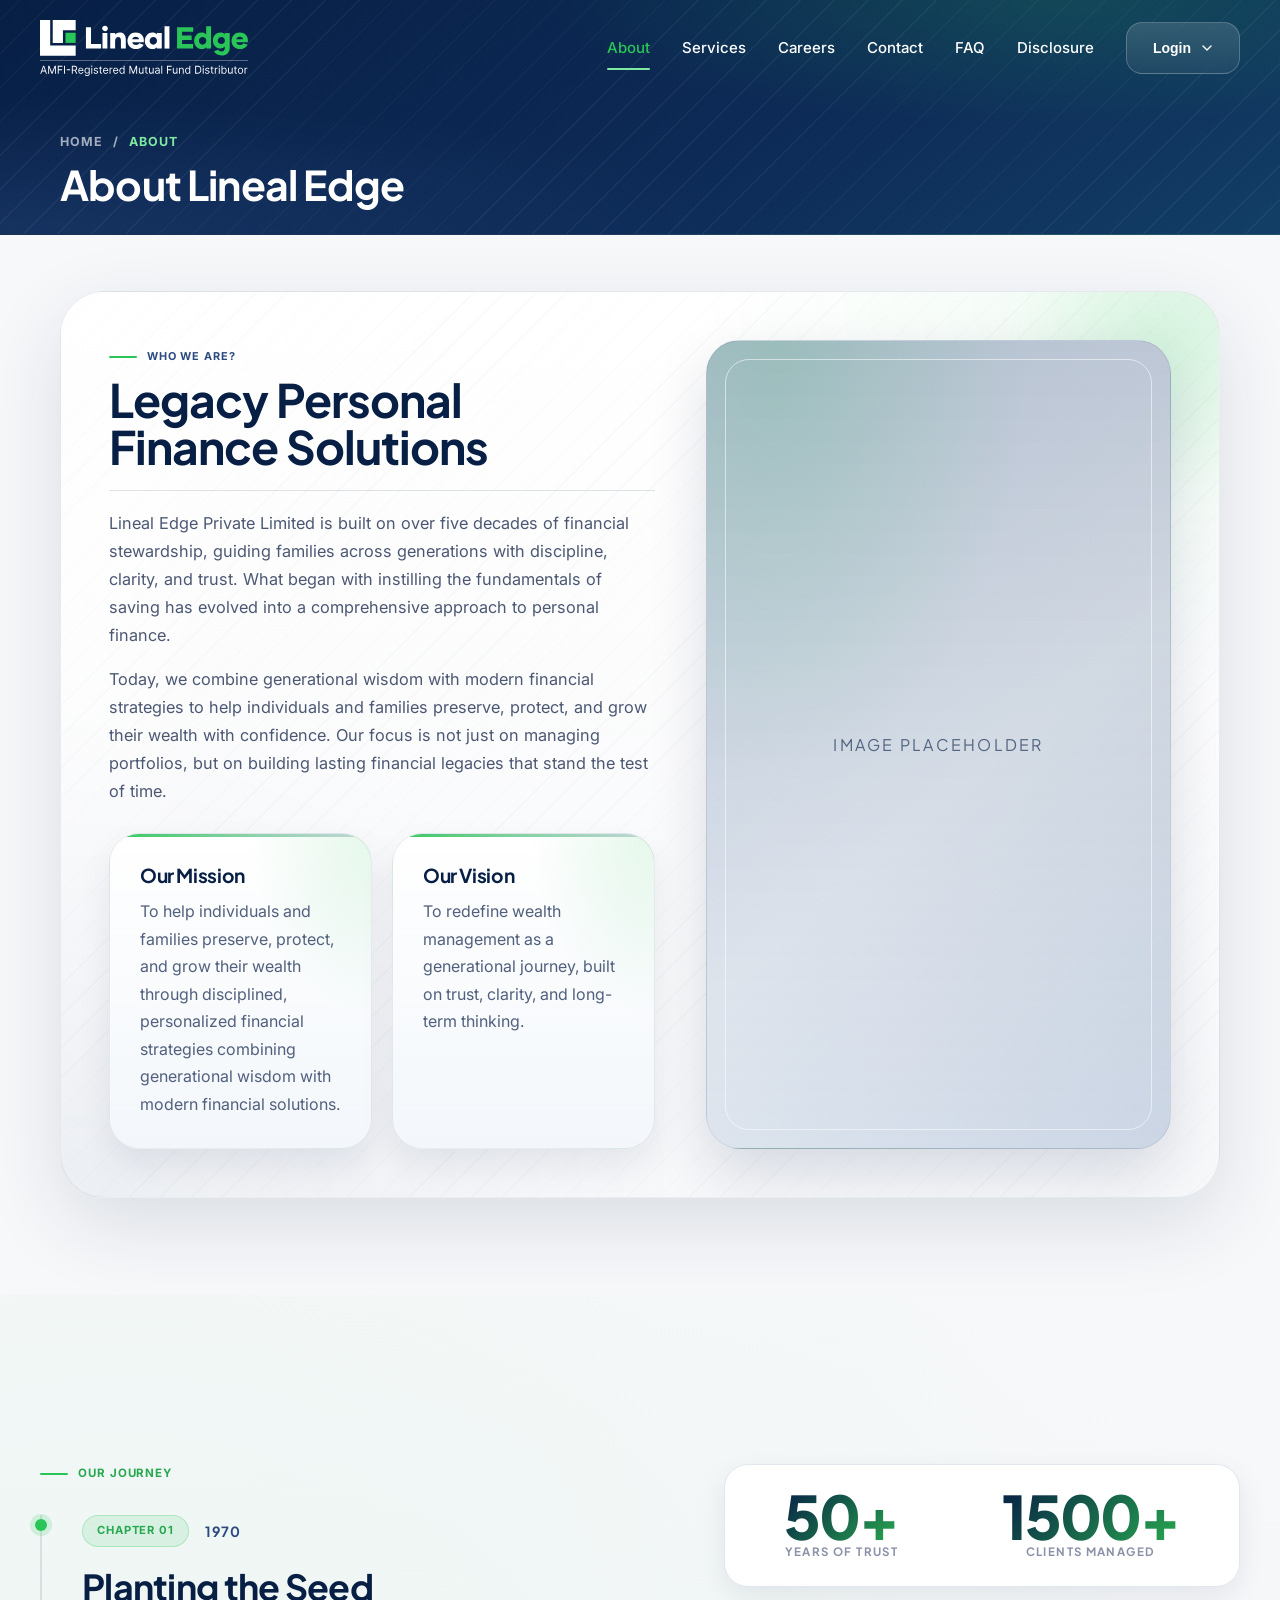
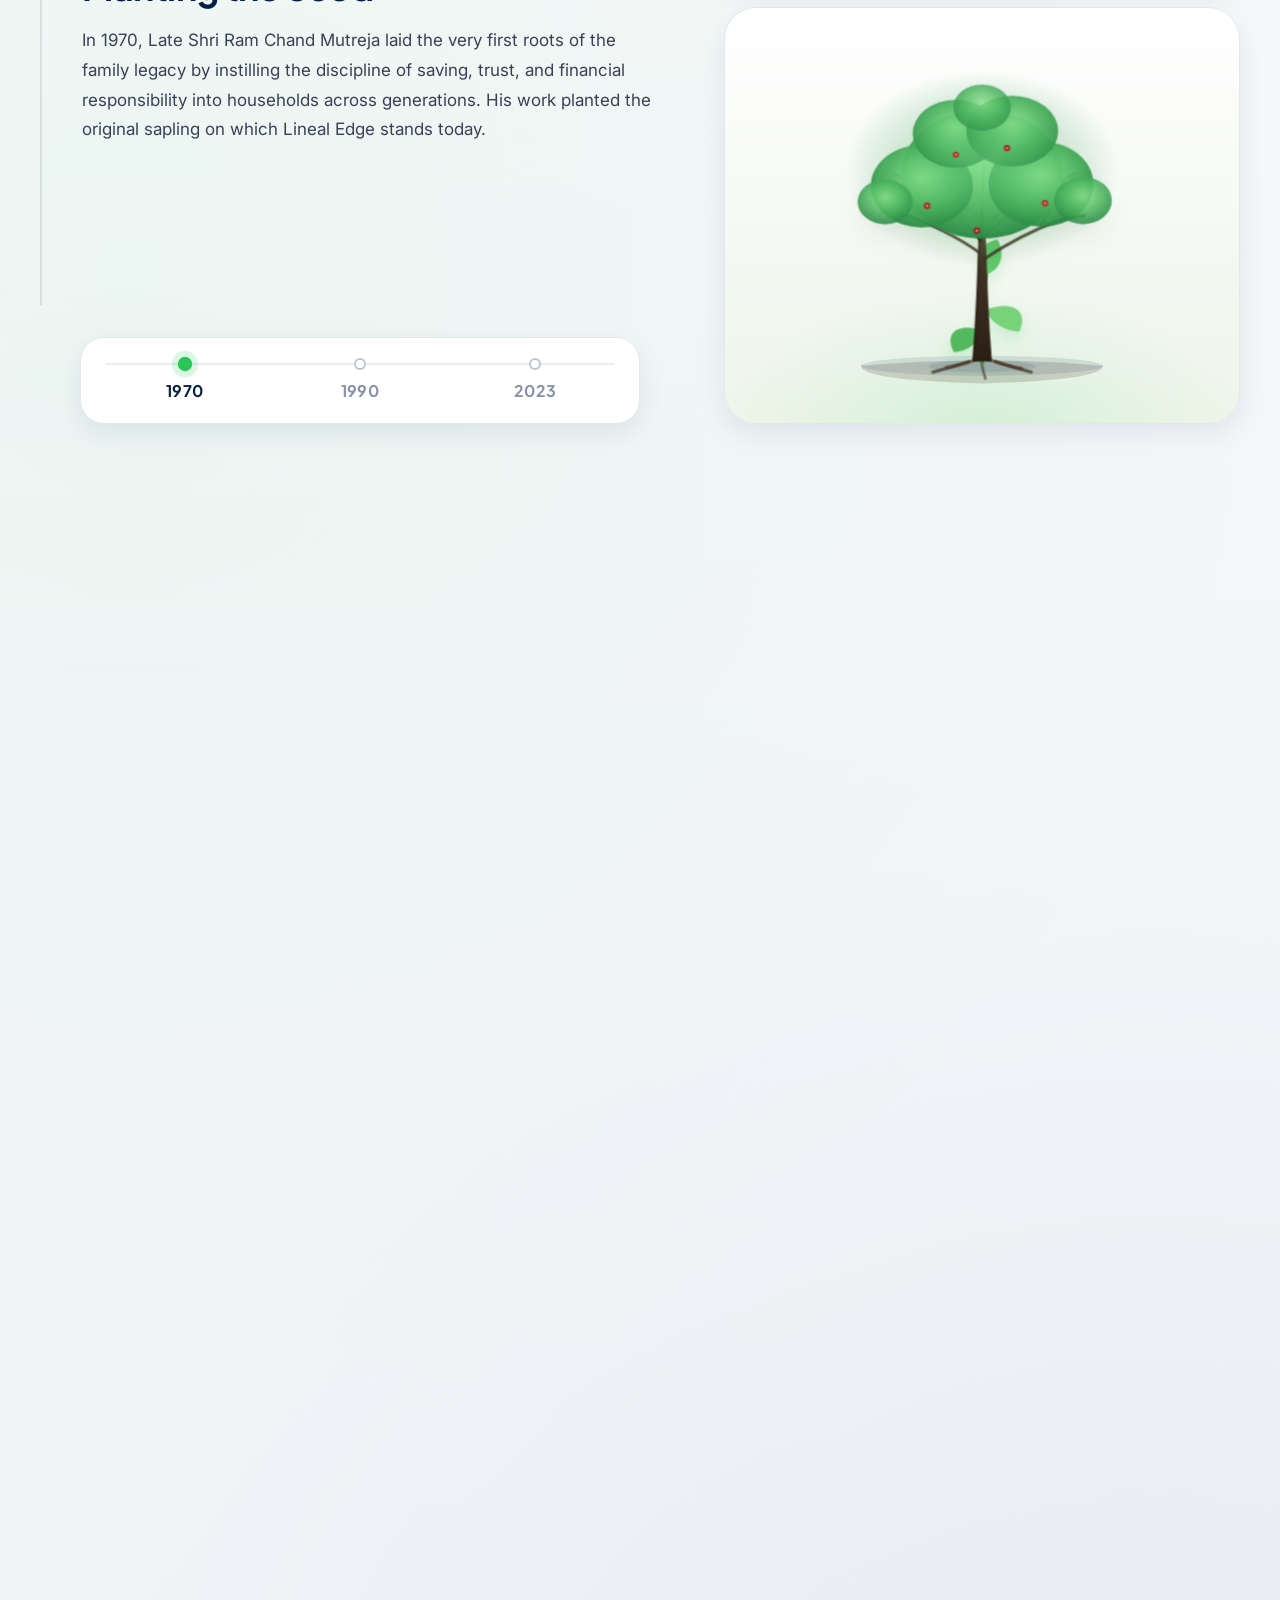
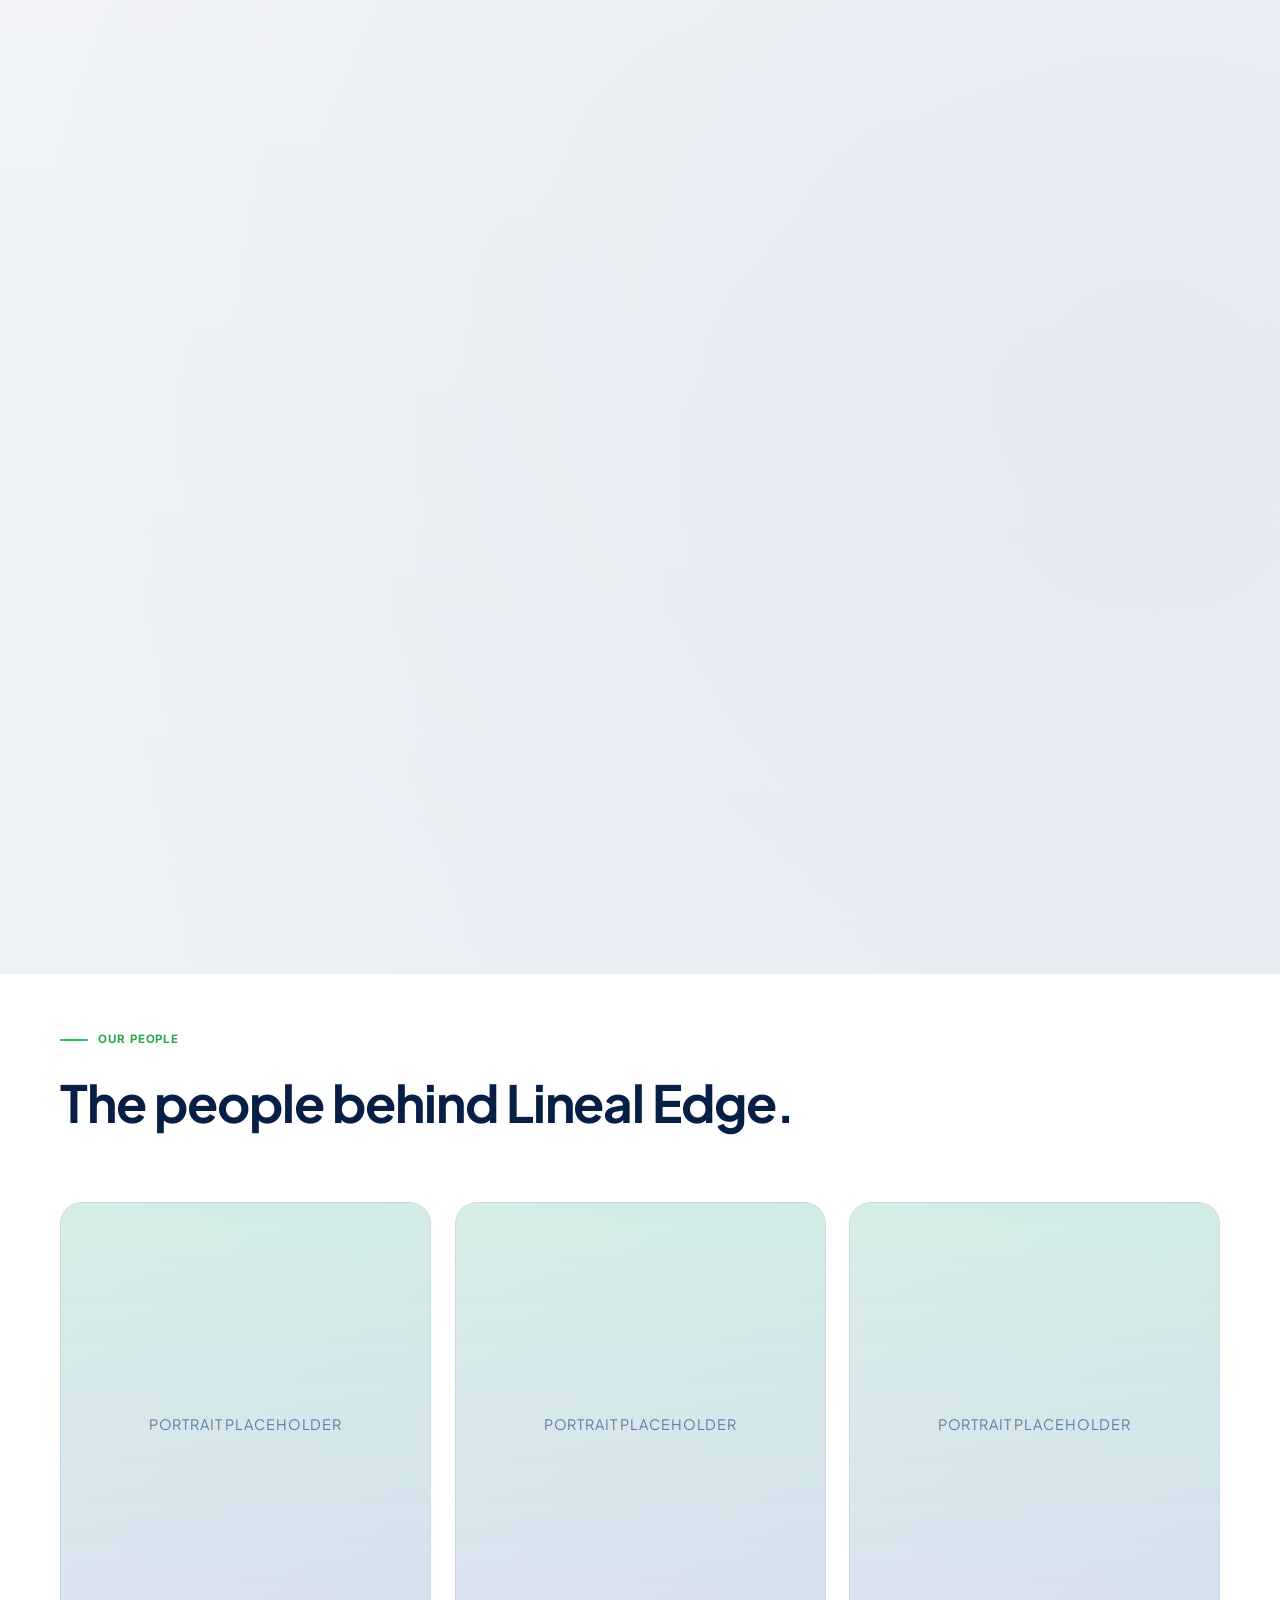
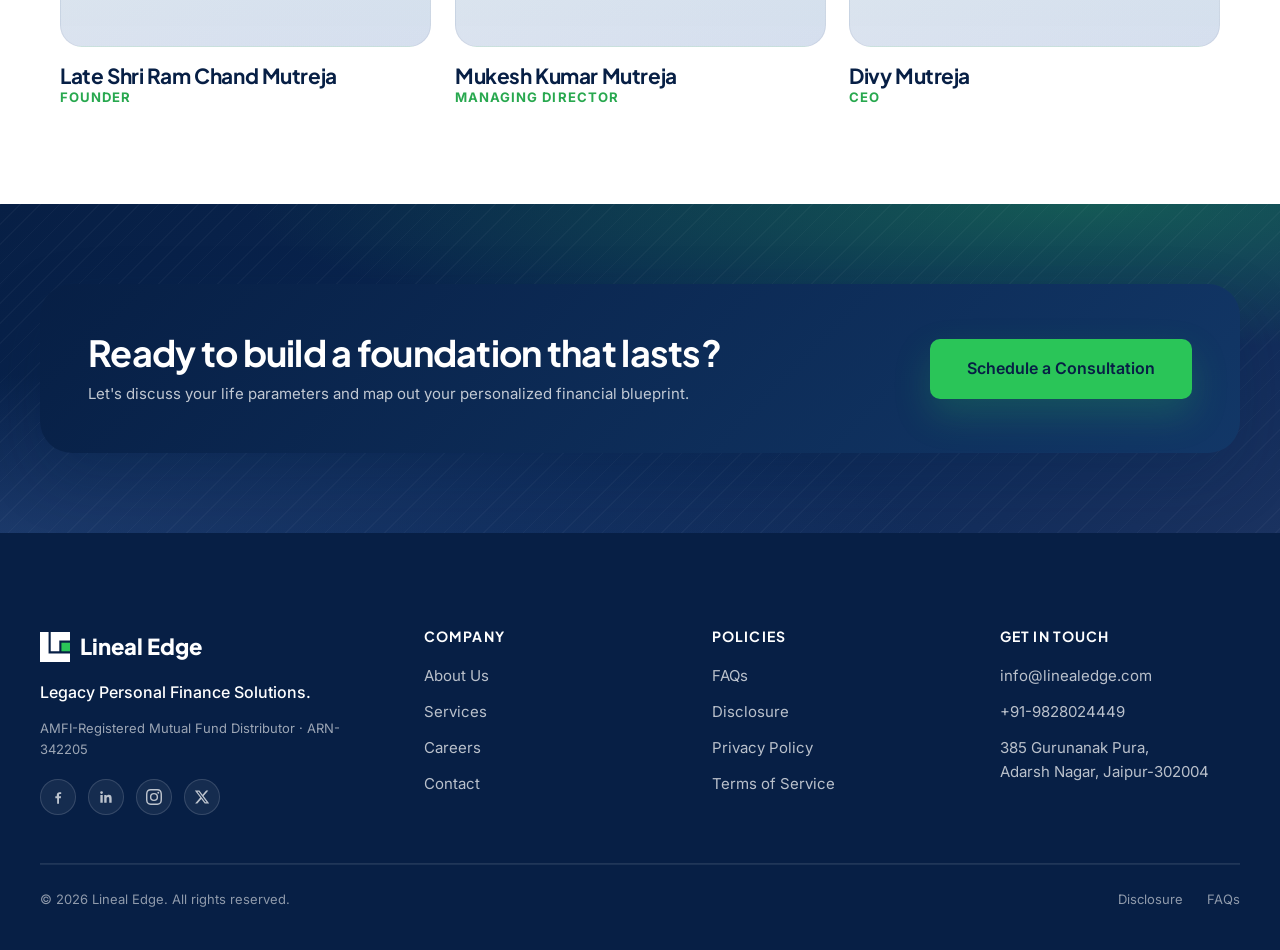
==== commit fd791bdf: "commit" ====
--- a/about.html
+++ b/about.html
@@ -84,10 +84,10 @@
 								<article class="journey-panel active" data-idx="0">
 									<div class="journey-panel-head">
 										<span class="journey-chapter">Chapter 01</span>
-										<span class="journey-year">1971</span>
+										<span class="journey-year">1970</span>
 									</div>
 									<h3 class="journey-ptitle">Planting the Seed</h3>
-									<p class="journey-pbody">Over five decades ago, Name began traveling 50 kilometers a day on a bicycle to instill the raw discipline of savings into families. By distributing home piggy banks to children, he planted the very first seeds of financial responsibility. He laid the deep, structural groundwork that true wealth requires.</p>
+									<p class="journey-pbody">In 1970, Late Shri Ram Chand Mutreja laid the very first roots of the family legacy by instilling the discipline of saving, trust, and financial responsibility into households across generations. His work planted the original sapling on which Lineal Edge stands today.</p>
 								</article>
 
 								<article class="journey-panel" data-idx="1">
@@ -96,7 +96,7 @@
 										<span class="journey-year">1990</span>
 									</div>
 									<h3 class="journey-ptitle">Nurturing &amp; Protecting the Roots</h3>
-									<p class="journey-pbody">As the seedling emerged, Name stepped in to nurture and defend it. For decades, our focus was on shielding our clients from external threats through comprehensive life and health insurance, ensuring the roots grew strong and unbreakable. As the markets evolved, we guided that protected capital into Mutual Funds, watering the roots through the power of compounding.</p>
+									<p class="journey-pbody">In 1990, Mukesh Kumar Mutreja carried that foundation forward with discipline and care, strengthening client relationships and expanding the practice into structured protection and long-term wealth building. This was the stage where the sapling matured into a rooted, resilient tree.</p>
 								</article>
 
 								<article class="journey-panel" data-idx="2">
@@ -105,7 +105,7 @@
 										<span class="journey-year">2023</span>
 									</div>
 									<h3 class="journey-ptitle">The Canopy &amp; The Harvest</h3>
-									<p class="journey-pbody">Today, that carefully protected sapling has grown into a lush, solid tree. With the entry of Name, Lineal Edge is focused on the harvest. We honor the deep roots of our existing clients while welcoming new families by offering more complex, best-in-class, high-yield "fruits" - such as Alternative Investment Funds (AIFs), Portfolio Management Services (PMS), and comprehensive Estate Planning.</p>
+									<p class="journey-pbody">In 2023, Divy Mutreja began shaping the next phase of Lineal Edge by bringing a modern lens to generational wealth. With deeper strategy, broader solutions, and a sharper long-term vision, the tree now enters a fuller stage of growth marked by abundance, confidence, and lasting legacy.</p>
 								</article>
 							</div>
 						</div>
@@ -114,7 +114,7 @@
 							<div class="journey-years-fill" id="journeyYearsFill"></div>
 							<div class="journey-year-marker active" data-idx="0">
 								<span class="journey-year-dot"></span>
-								<span class="journey-year-label">1971</span>
+								<span class="journey-year-label">1970</span>
 							</div>
 							<div class="journey-year-marker" data-idx="1">
 								<span class="journey-year-dot"></span>
@@ -169,6 +169,16 @@
 									<path d="M261 425 C 276 421, 284 427, 274 439 C 268 437, 262 433, 261 425 Z" fill="#8CD17A"/>
 								</g>
 
+								<g class="tree-sapling-focus">
+									<ellipse cx="260" cy="470" rx="84" ry="9" fill="#1A3260" opacity="0.12"/>
+									<path d="M260 464 C 256 426, 258 374, 266 326" stroke="#4A8A3A" stroke-width="7" stroke-linecap="round" fill="none"/>
+									<path d="M262 414 C 222 402, 200 417, 216 448 C 238 446, 255 434, 262 414 Z" fill="#54B95E"/>
+									<path d="M265 382 C 306 366, 334 382, 318 416 C 294 414, 274 402, 265 382 Z" fill="#78D27A"/>
+									<path d="M264 328 C 244 304, 254 278, 284 272 C 298 298, 288 320, 264 328 Z" fill="#62C96B"/>
+									<path d="M259 456 C 242 464, 224 469, 204 471" stroke="#6C5138" stroke-width="5" stroke-linecap="round" fill="none" opacity="0.7"/>
+									<path d="M263 456 C 282 464, 302 470, 322 473" stroke="#6C5138" stroke-width="5" stroke-linecap="round" fill="none" opacity="0.7"/>
+								</g>
+
 								<g class="tree-trunk-org">
 									<path d="M245 462 C 250 400, 252 340, 254 280 C 256 250, 258 230, 260 220 C 262 230, 264 250, 266 280 C 268 340, 270 400, 275 462 Z" fill="url(#orgTrunk)"/>
 									<path d="M252 440 C 254 380, 255 320, 257 260" stroke="#2A1E14" stroke-opacity="0.5" stroke-width="1.5" fill="none"/>
@@ -188,28 +198,63 @@
 								</g>
 
 								<g class="tree-foliage-org">
-									<ellipse cx="260" cy="215" rx="95" ry="82" fill="url(#orgFoliage)"/>
-									<ellipse cx="175" cy="235" rx="62" ry="52" fill="url(#orgFoliage)" opacity="0.95"/>
-									<ellipse cx="145" cy="215" rx="38" ry="35" fill="url(#orgFoliage)" opacity="0.88"/>
-									<ellipse cx="355" cy="230" rx="58" ry="50" fill="url(#orgFoliage)" opacity="0.95"/>
-									<ellipse cx="385" cy="208" rx="38" ry="35" fill="url(#orgFoliage)" opacity="0.88"/>
-									<ellipse cx="220" cy="155" rx="42" ry="38" fill="url(#orgFoliage)" opacity="0.9"/>
-									<ellipse cx="290" cy="148" rx="45" ry="40" fill="url(#orgFoliage)" opacity="0.92"/>
-									<ellipse cx="255" cy="130" rx="38" ry="32" fill="url(#orgFoliage)" opacity="0.85"/>
-									<ellipse cx="200" cy="275" rx="38" ry="28" fill="url(#orgFoliage)" opacity="0.85"/>
-									<ellipse cx="320" cy="272" rx="40" ry="30" fill="url(#orgFoliage)" opacity="0.85"/>
-									<ellipse cx="260" cy="200" rx="180" ry="130" fill="url(#orgFoliageSoft)"/>
+									<ellipse class="tree-leaf tree-leaf--core" cx="260" cy="215" rx="95" ry="82" fill="url(#orgFoliage)"/>
+									<ellipse class="tree-leaf tree-leaf--mid" cx="175" cy="235" rx="62" ry="52" fill="url(#orgFoliage)" opacity="0.95"/>
+									<ellipse class="tree-leaf tree-leaf--outer" cx="145" cy="215" rx="38" ry="35" fill="url(#orgFoliage)" opacity="0.88"/>
+									<ellipse class="tree-leaf tree-leaf--mid" cx="355" cy="230" rx="58" ry="50" fill="url(#orgFoliage)" opacity="0.95"/>
+									<ellipse class="tree-leaf tree-leaf--outer" cx="385" cy="208" rx="38" ry="35" fill="url(#orgFoliage)" opacity="0.88"/>
+									<ellipse class="tree-leaf tree-leaf--mid" cx="220" cy="155" rx="42" ry="38" fill="url(#orgFoliage)" opacity="0.9"/>
+									<ellipse class="tree-leaf tree-leaf--mid" cx="290" cy="148" rx="45" ry="40" fill="url(#orgFoliage)" opacity="0.92"/>
+									<ellipse class="tree-leaf tree-leaf--outer" cx="255" cy="130" rx="38" ry="32" fill="url(#orgFoliage)" opacity="0.85"/>
+									<ellipse class="tree-leaf tree-leaf--outer" cx="200" cy="275" rx="38" ry="28" fill="url(#orgFoliage)" opacity="0.85"/>
+									<ellipse class="tree-leaf tree-leaf--outer" cx="320" cy="272" rx="40" ry="30" fill="url(#orgFoliage)" opacity="0.85"/>
+									<ellipse class="tree-leaf tree-leaf--glow" cx="260" cy="200" rx="180" ry="130" fill="url(#orgFoliageSoft)"/>
 									<ellipse cx="215" cy="190" rx="5" ry="3" fill="#1E5E30" opacity="0.4" transform="rotate(-25 215 190)"/>
 									<ellipse cx="305" cy="185" rx="5" ry="3" fill="#1E5E30" opacity="0.4" transform="rotate(20 305 185)"/>
 									<ellipse cx="175" cy="230" rx="5" ry="3" fill="#1E5E30" opacity="0.4" transform="rotate(45 175 230)"/>
 									<ellipse cx="360" cy="225" rx="5" ry="3" fill="#1E5E30" opacity="0.4" transform="rotate(-35 360 225)"/>
 									<ellipse cx="255" cy="145" rx="4" ry="2.5" fill="#1E5E30" opacity="0.4" transform="rotate(15 255 145)"/>
-									<circle cx="195" cy="270" r="4.5" fill="#8B2F2F" opacity="0.75"/>
-									<circle cx="195" cy="270" r="1.5" fill="#E9A1A1" opacity="0.8"/>
-									<circle cx="325" cy="275" r="4" fill="#8B2F2F" opacity="0.75"/>
-									<circle cx="325" cy="275" r="1.3" fill="#E9A1A1" opacity="0.8"/>
-									<circle cx="250" cy="290" r="4.5" fill="#8B2F2F" opacity="0.7"/>
-									<circle cx="250" cy="290" r="1.5" fill="#E9A1A1" opacity="0.8"/>
+									<g class="tree-fruits-org">
+										<circle cx="195" cy="270" r="4.5" fill="#8B2F2F" opacity="0.75"/>
+										<circle cx="195" cy="270" r="1.5" fill="#E9A1A1" opacity="0.8"/>
+										<circle cx="325" cy="275" r="4" fill="#8B2F2F" opacity="0.75"/>
+										<circle cx="325" cy="275" r="1.3" fill="#E9A1A1" opacity="0.8"/>
+										<circle cx="250" cy="290" r="4.5" fill="#8B2F2F" opacity="0.7"/>
+										<circle cx="250" cy="290" r="1.5" fill="#E9A1A1" opacity="0.8"/>
+									</g>
+								</g>
+
+								<g class="tree-mature-org">
+									<g class="tree-mature-branches">
+										<path d="M258 292 C 218 244, 180 213, 126 190" stroke="#342416" stroke-width="4" stroke-linecap="round" fill="none"/>
+										<path d="M263 286 C 310 238, 350 211, 405 188" stroke="#342416" stroke-width="4" stroke-linecap="round" fill="none"/>
+										<path d="M260 238 C 238 198, 218 170, 186 142" stroke="#3E2F23" stroke-width="3.2" stroke-linecap="round" fill="none"/>
+										<path d="M263 236 C 292 196, 318 166, 354 138" stroke="#3E2F23" stroke-width="3.2" stroke-linecap="round" fill="none"/>
+										<path d="M260 222 C 260 184, 264 150, 274 116" stroke="#3E2F23" stroke-width="3.2" stroke-linecap="round" fill="none"/>
+									</g>
+									<g class="tree-mature-leaves">
+										<ellipse cx="260" cy="190" rx="124" ry="98" fill="url(#orgFoliage)" opacity="0.96"/>
+										<ellipse cx="168" cy="208" rx="78" ry="63" fill="url(#orgFoliage)" opacity="0.94"/>
+										<ellipse cx="350" cy="205" rx="80" ry="65" fill="url(#orgFoliage)" opacity="0.94"/>
+										<ellipse cx="220" cy="128" rx="66" ry="52" fill="url(#orgFoliage)" opacity="0.92"/>
+										<ellipse cx="306" cy="124" rx="70" ry="54" fill="url(#orgFoliage)" opacity="0.92"/>
+										<ellipse cx="112" cy="232" rx="42" ry="34" fill="url(#orgFoliage)" opacity="0.86"/>
+										<ellipse cx="414" cy="230" rx="44" ry="36" fill="url(#orgFoliage)" opacity="0.86"/>
+										<ellipse cx="260" cy="88" rx="44" ry="35" fill="url(#orgFoliage)" opacity="0.82"/>
+										<ellipse cx="260" cy="180" rx="210" ry="150" fill="url(#orgFoliageSoft)"/>
+									</g>
+									<g class="tree-mature-fruits">
+										<circle cx="176" cy="238" r="5.2" fill="#9D3230"/>
+										<circle cx="176" cy="238" r="1.7" fill="#F1B1A9" opacity="0.8"/>
+										<circle cx="220" cy="160" r="4.8" fill="#A83B34"/>
+										<circle cx="220" cy="160" r="1.5" fill="#F1B1A9" opacity="0.8"/>
+										<circle cx="298" cy="150" r="5" fill="#9D3230"/>
+										<circle cx="298" cy="150" r="1.6" fill="#F1B1A9" opacity="0.8"/>
+										<circle cx="356" cy="234" r="5.2" fill="#A83B34"/>
+										<circle cx="356" cy="234" r="1.7" fill="#F1B1A9" opacity="0.8"/>
+										<circle cx="252" cy="276" r="5.4" fill="#8B2F2F"/>
+										<circle cx="252" cy="276" r="1.8" fill="#F1B1A9" opacity="0.8"/>
+									</g>
 								</g>
 							</svg>
 						</div>
@@ -234,7 +279,8 @@
 								<a href="https://www.linkedin.com/company/lineal-edge/" target="_blank" rel="noopener noreferrer" aria-label="LinkedIn"><svg width="16" height="16" viewBox="0 0 24 24" fill="currentColor"><path d="M20.447 20.452h-3.554v-5.569c0-1.328-.027-3.037-1.852-3.037-1.853 0-2.136 1.445-2.136 2.939v5.667H9.351V9h3.414v1.561h.046c.477-.9 1.637-1.85 3.37-1.85 3.601 0 4.267 2.37 4.267 5.455v6.286zM5.337 7.433a2.062 2.062 0 01-2.063-2.065 2.064 2.064 0 112.063 2.065zm1.782 13.019H3.555V9h3.564v11.452z"/></svg></a>
 							</div>
 						</div>
-						<h3 class="team-name">Founding Generation</h3>
+						<h3 class="team-name">Late Shri Ram Chand Mutreja</h3>
+						<p class="team-role">Founder</p>
 					</article>
 					<article class="team-card">
 						<div class="team-photo">
@@ -242,7 +288,8 @@
 								<a href="https://www.linkedin.com/company/lineal-edge/" target="_blank" rel="noopener noreferrer" aria-label="LinkedIn"><svg width="16" height="16" viewBox="0 0 24 24" fill="currentColor"><path d="M20.447 20.452h-3.554v-5.569c0-1.328-.027-3.037-1.852-3.037-1.853 0-2.136 1.445-2.136 2.939v5.667H9.351V9h3.414v1.561h.046c.477-.9 1.637-1.85 3.37-1.85 3.601 0 4.267 2.37 4.267 5.455v6.286zM5.337 7.433a2.062 2.062 0 01-2.063-2.065 2.064 2.064 0 112.063 2.065zm1.782 13.019H3.555V9h3.564v11.452z"/></svg></a>
 							</div>
 						</div>
-						<h3 class="team-name">Second Generation</h3>
+						<h3 class="team-name">Mukesh Kumar Mutreja</h3>
+						<p class="team-role">Managing Director</p>
 					</article>
 					<article class="team-card">
 						<div class="team-photo">
@@ -250,7 +297,8 @@
 								<a href="https://www.linkedin.com/company/lineal-edge/" target="_blank" rel="noopener noreferrer" aria-label="LinkedIn"><svg width="16" height="16" viewBox="0 0 24 24" fill="currentColor"><path d="M20.447 20.452h-3.554v-5.569c0-1.328-.027-3.037-1.852-3.037-1.853 0-2.136 1.445-2.136 2.939v5.667H9.351V9h3.414v1.561h.046c.477-.9 1.637-1.85 3.37-1.85 3.601 0 4.267 2.37 4.267 5.455v6.286zM5.337 7.433a2.062 2.062 0 01-2.063-2.065 2.064 2.064 0 112.063 2.065zm1.782 13.019H3.555V9h3.564v11.452z"/></svg></a>
 							</div>
 						</div>
-						<h3 class="team-name">Next Generation</h3>
+						<h3 class="team-name">Divy Mutreja</h3>
+						<p class="team-role">CEO</p>
 					</article>
 				</div>
 			</div>
--- a/css/pages.css
+++ b/css/pages.css
@@ -1,9 +1,10 @@
 /* Page-specific styles */
 
-/* lineal-edge-home.html */
+/* Home page */
 body.page-home.home-intro-pending{
 	overflow: hidden;
 }
+
 body.page-home .eyebrow{
 	display: inline-flex;
 	align-items: center;
@@ -1252,10 +1253,59 @@
 body.page-home .tree-foliage-org{
 	opacity: 0;
 	transform-origin: 260px 220px;
-	transform: scale(0.3);
-	transition: opacity 1s ease, transform 1.1s var(--ease);
-}
-body.page-home .tree-foliage-org.s2{ opacity: 1; transform: scale(1); }
+	transform: scale(0.28);
+	transition: opacity 1.1s ease, transform 1.25s var(--ease), filter 1.1s ease;
+	filter: saturate(0.9);
+}
+body.page-home .tree-foliage-org.s1{
+	opacity: 0.92;
+	transform: scale(0.62);
+	filter: saturate(0.98);
+}
+body.page-home .tree-foliage-org.s2{
+	opacity: 1;
+	transform: scale(1);
+	filter: saturate(1.08);
+}
+body.page-home .tree-foliage-org .tree-leaf{
+	transform-box: fill-box;
+	transform-origin: center;
+	transition: opacity 1.1s ease, transform 1.25s var(--ease);
+}
+body.page-home .tree-foliage-org .tree-leaf--mid,
+body.page-home .tree-foliage-org .tree-leaf--outer,
+body.page-home .tree-foliage-org .tree-leaf--glow{
+	opacity: 0;
+}
+body.page-home .tree-foliage-org.s1 .tree-leaf--core{
+	transform: scale(0.78);
+}
+body.page-home .tree-foliage-org.s1 .tree-leaf--mid{
+	opacity: 1;
+	transform: scale(0.82);
+}
+body.page-home .tree-foliage-org.s1 .tree-leaf--outer,
+body.page-home .tree-foliage-org.s1 .tree-leaf--glow{
+	opacity: 0.18;
+	transform: scale(0.7);
+}
+body.page-home .tree-foliage-org.s2 .tree-leaf--core,
+body.page-home .tree-foliage-org.s2 .tree-leaf--mid,
+body.page-home .tree-foliage-org.s2 .tree-leaf--outer,
+body.page-home .tree-foliage-org.s2 .tree-leaf--glow{
+	opacity: 1;
+	transform: scale(1);
+}
+body.page-home .tree-fruits-org{
+	opacity: 0;
+	transform-origin: 260px 240px;
+	transform: translateY(10px) scale(0.7);
+	transition: opacity 0.8s ease 0.18s, transform 0.95s var(--ease) 0.18s;
+}
+body.page-home .tree-foliage-org.s2 .tree-fruits-org{
+	opacity: 1;
+	transform: translateY(0) scale(1);
+}
 body.page-home .tree-seed-org{
 	transform-origin: 260px 450px;
 	animation: seedSway 5s var(--ease) infinite;
@@ -2434,10 +2484,59 @@
 body.page-about .tree-foliage-org{
 	opacity: 0;
 	transform-origin: 260px 220px;
-	transform: scale(0.3);
-	transition: opacity 1s ease, transform 1.1s var(--ease);
-}
-body.page-about .tree-foliage-org.s2{ opacity: 1; transform: scale(1); }
+	transform: scale(0.28);
+	transition: opacity 1.1s ease, transform 1.25s var(--ease), filter 1.1s ease;
+	filter: saturate(0.9);
+}
+body.page-about .tree-foliage-org.s1{
+	opacity: 0.92;
+	transform: scale(0.62);
+	filter: saturate(0.98);
+}
+body.page-about .tree-foliage-org.s2{
+	opacity: 1;
+	transform: scale(1);
+	filter: saturate(1.08);
+}
+body.page-about .tree-foliage-org .tree-leaf{
+	transform-box: fill-box;
+	transform-origin: center;
+	transition: opacity 1.1s ease, transform 1.25s var(--ease);
+}
+body.page-about .tree-foliage-org .tree-leaf--mid,
+body.page-about .tree-foliage-org .tree-leaf--outer,
+body.page-about .tree-foliage-org .tree-leaf--glow{
+	opacity: 0;
+}
+body.page-about .tree-foliage-org.s1 .tree-leaf--core{
+	transform: scale(0.78);
+}
+body.page-about .tree-foliage-org.s1 .tree-leaf--mid{
+	opacity: 1;
+	transform: scale(0.82);
+}
+body.page-about .tree-foliage-org.s1 .tree-leaf--outer,
+body.page-about .tree-foliage-org.s1 .tree-leaf--glow{
+	opacity: 0.18;
+	transform: scale(0.7);
+}
+body.page-about .tree-foliage-org.s2 .tree-leaf--core,
+body.page-about .tree-foliage-org.s2 .tree-leaf--mid,
+body.page-about .tree-foliage-org.s2 .tree-leaf--outer,
+body.page-about .tree-foliage-org.s2 .tree-leaf--glow{
+	opacity: 1;
+	transform: scale(1);
+}
+body.page-about .tree-fruits-org{
+	opacity: 0;
+	transform-origin: 260px 240px;
+	transform: translateY(10px) scale(0.7);
+	transition: opacity 0.8s ease 0.18s, transform 0.95s var(--ease) 0.18s;
+}
+body.page-about .tree-foliage-org.s2 .tree-fruits-org{
+	opacity: 1;
+	transform: translateY(0) scale(1);
+}
 body.page-about .tree-seed-org{
 	transform-origin: 260px 450px;
 	animation: seedSway 5s var(--ease) infinite;
@@ -4681,6 +4780,18 @@
 	border-color: rgba(126,234,160,0.78);
 	box-shadow: 0 0 0 4px rgba(126,234,160,0.14);
 }
+body.page-contact .field button[disabled]{
+	cursor: wait;
+	opacity: 0.72;
+	transform: none;
+}
+body.page-contact .field button[disabled] .lbl{
+	opacity: 1;
+	transform: none;
+}
+body.page-contact .field button[disabled] .arr{
+	opacity: 0;
+}
 body.page-contact .field textarea{
 	min-height: 168px;
 	resize: vertical;
@@ -4697,6 +4808,14 @@
 body.page-contact .field textarea[aria-invalid="true"]{
 	border-color: rgba(255,125,125,0.78);
 	box-shadow: 0 0 0 4px rgba(255,125,125,0.14);
+}
+body.page-contact .field-error{
+	display: block;
+	min-height: 1.2em;
+	margin-top: 7px;
+	font-size: 0.82rem;
+	line-height: 1.25;
+	color: rgba(255,186,186,0.96);
 }
 body.page-contact .form-status{
 	margin-top: 16px;
@@ -6428,3 +6547,278 @@
 		box-shadow: none !important;
 	}
 }
+
+body.page-home .journey-tree-viz,
+body.page-about .journey-tree-viz{
+	background:
+		radial-gradient(80% 52% at 50% 100%, rgba(42,197,88,0.12) 0%, transparent 62%),
+		linear-gradient(180deg, #FFFFFF 0%, #F5F8F3 56%, #EEF5EA 100%);
+}
+
+body.page-home .tree-trunk-org,
+body.page-about .tree-trunk-org,
+body.page-home .tree-branches-org,
+body.page-about .tree-branches-org,
+body.page-home .tree-foliage-org,
+body.page-about .tree-foliage-org,
+body.page-home .tree-mature-org,
+body.page-about .tree-mature-org,
+body.page-home .tree-mature-fruits,
+body.page-about .tree-mature-fruits,
+body.page-home .tree-sapling-focus,
+body.page-about .tree-sapling-focus{
+	transform-box: fill-box;
+	transform-origin: center bottom;
+	will-change: opacity, transform, filter;
+}
+
+body.page-home .tree-trunk-org,
+body.page-about .tree-trunk-org,
+body.page-home .tree-branches-org,
+body.page-about .tree-branches-org,
+body.page-home .tree-foliage-org,
+body.page-about .tree-foliage-org,
+body.page-home .tree-mature-org,
+body.page-about .tree-mature-org,
+body.page-home .tree-fruits-org,
+body.page-about .tree-fruits-org,
+body.page-home .tree-fruit-mark,
+body.page-about .tree-fruit-mark,
+body.page-home .tree-seed-org,
+body.page-about .tree-seed-org{
+	opacity: 0;
+	pointer-events: none;
+}
+
+body.page-home .tree-sapling-focus,
+body.page-about .tree-sapling-focus{
+	opacity: 1;
+	transform: translateY(0) scale(0.9);
+	filter: drop-shadow(0 12px 12px rgba(42,197,88,0.16));
+	transition: opacity 0.55s ease, transform 0.75s var(--ease), filter 0.55s ease;
+}
+
+body.page-home .journey-tree-viz[data-tree-stage="1"] .tree-sapling-focus,
+body.page-about .journey-tree-viz[data-tree-stage="1"] .tree-sapling-focus,
+body.page-home .journey-tree-viz[data-tree-stage="2"] .tree-sapling-focus,
+body.page-about .journey-tree-viz[data-tree-stage="2"] .tree-sapling-focus{
+	opacity: 0;
+	transform: translateY(18px) scale(0.86);
+	filter: none;
+}
+
+body.page-home .tree-trunk-org,
+body.page-about .tree-trunk-org{
+	transform: translateY(12px) scale(0.66, 0.7);
+	transition: opacity 0.7s ease, transform 0.9s var(--ease), filter 0.7s ease;
+}
+
+body.page-home .tree-branches-org,
+body.page-about .tree-branches-org{
+	transform: translateY(14px) scale(0.72);
+	transition: opacity 0.7s ease 0.08s, transform 0.95s var(--ease) 0.08s;
+}
+
+body.page-home .tree-foliage-org,
+body.page-about .tree-foliage-org{
+	transform: translateY(16px) scale(0.76);
+	filter: saturate(0.98);
+	transition: opacity 0.75s ease 0.12s, transform 1s var(--ease) 0.12s, filter 0.75s ease;
+}
+
+body.page-home .tree-trunk-org.s1,
+body.page-about .tree-trunk-org.s1,
+body.page-home .tree-branches-org.s1,
+body.page-about .tree-branches-org.s1,
+body.page-home .tree-foliage-org.s1,
+body.page-about .tree-foliage-org.s1{
+	opacity: 1;
+	transform: translateY(0) scale(0.86);
+	filter: saturate(1.02);
+}
+
+body.page-home .tree-trunk-org.s2,
+body.page-about .tree-trunk-org.s2,
+body.page-home .tree-branches-org.s2,
+body.page-about .tree-branches-org.s2{
+	opacity: 1;
+	transform: translateY(0) scale(0.92);
+	filter: saturate(1.08);
+}
+
+body.page-home .tree-foliage-org.s2,
+body.page-about .tree-foliage-org.s2{
+	opacity: 0;
+	transform: translateY(0) scale(0.92);
+	filter: saturate(1.08);
+}
+
+body.page-home .tree-mature-org,
+body.page-about .tree-mature-org{
+	transform: translateY(12px) scale(0.82);
+	filter: saturate(1.08) drop-shadow(0 18px 18px rgba(25,92,42,0.08));
+	transition: opacity 0.78s ease 0.08s, transform 1.05s var(--ease) 0.08s, filter 0.85s ease;
+}
+
+body.page-home .journey-tree-viz[data-tree-stage="2"] .tree-mature-org,
+body.page-about .journey-tree-viz[data-tree-stage="2"] .tree-mature-org{
+	opacity: 1;
+	transform: translateY(0) scale(0.92);
+}
+
+body.page-home .tree-mature-fruits,
+body.page-about .tree-mature-fruits{
+	transform: translateY(8px) scale(0.86);
+	opacity: 0;
+	transition: opacity 0.7s ease 0.42s, transform 0.9s var(--ease) 0.42s;
+}
+
+body.page-home .journey-tree-viz[data-tree-stage="2"] .tree-mature-fruits,
+body.page-about .journey-tree-viz[data-tree-stage="2"] .tree-mature-fruits{
+	opacity: 1;
+	transform: translateY(0) scale(1);
+}
+
+body.page-home .journey-sticky,
+body.page-about .journey-sticky{
+	min-height: 100svh;
+	height: auto;
+	overflow: visible;
+	padding: clamp(64px, 7vh, 96px) 0;
+}
+
+body.page-home .journey-inner,
+body.page-about .journey-inner{
+	align-items: center;
+}
+
+body.page-home .journey-right,
+body.page-about .journey-right{
+	height: 100%;
+	max-height: none;
+	min-height: 0;
+	justify-content: center;
+}
+
+body.page-home .journey-panels,
+body.page-about .journey-panels{
+	min-height: clamp(300px, 44vh, 390px);
+}
+
+body.page-home .journey-tree-viz,
+body.page-about .journey-tree-viz{
+	--tree-gap: clamp(14px, 2.4vh, 24px);
+	position: relative;
+	flex: 1 1 auto;
+	height: auto;
+	min-height: clamp(300px, 38vh, 440px);
+	max-height: none;
+	overflow: hidden;
+	padding: 0;
+}
+
+body.page-home .journey-tree-viz svg,
+body.page-about .journey-tree-viz svg{
+	position: absolute;
+	left: 50%;
+	bottom: var(--tree-gap);
+	width: clamp(260px, 72%, 520px);
+	height: auto;
+	max-height: calc(100% - (var(--tree-gap) * 2));
+	transform: translateX(-50%);
+	transform-origin: center bottom;
+}
+
+@media (max-height: 760px) and (min-width: 1025px){
+	body.page-home .journey-sticky,
+	body.page-about .journey-sticky{
+		padding: 58px 0;
+	}
+
+	body.page-home .journey-inner,
+	body.page-about .journey-inner{
+		gap: var(--sp-10);
+	}
+
+	body.page-home .journey-stories-head,
+	body.page-about .journey-stories-head{
+		margin-bottom: var(--sp-5);
+	}
+
+	body.page-home .journey-panels,
+	body.page-about .journey-panels{
+		min-height: 285px;
+	}
+
+	body.page-home .journey-pbody,
+	body.page-about .journey-pbody{
+		font-size: 0.98rem;
+		line-height: 1.62;
+	}
+
+	body.page-home .journey-tree-viz,
+	body.page-about .journey-tree-viz{
+		--tree-gap: 16px;
+		min-height: clamp(260px, 35vh, 360px);
+	}
+
+	body.page-home .journey-tree-viz svg,
+	body.page-about .journey-tree-viz svg{
+		width: clamp(220px, 58%, 360px);
+	}
+}
+
+@media (max-width: 1024px){
+	body.page-home .journey-sticky,
+	body.page-about .journey-sticky{
+		min-height: 0;
+		padding: var(--sp-16) 0;
+	}
+
+	body.page-home .journey-right,
+	body.page-about .journey-right{
+		width: 100%;
+		height: auto;
+	}
+
+	body.page-home .journey-tree-viz,
+	body.page-about .journey-tree-viz{
+		--tree-gap: 16px;
+		flex: 0 0 auto;
+		height: clamp(300px, 58vw, 460px);
+		min-height: 300px;
+	}
+
+	body.page-home .journey-tree-viz svg,
+	body.page-about .journey-tree-viz svg{
+		width: clamp(260px, 72%, 430px);
+	}
+}
+
+@media (max-width: 560px){
+	body.page-home .journey-sticky,
+	body.page-about .journey-sticky{
+		padding: 48px 0;
+	}
+
+	body.page-home .journey-tree-viz,
+	body.page-about .journey-tree-viz{
+		--tree-gap: 14px;
+		flex: 0 0 auto;
+		height: clamp(280px, 82vw, 380px);
+		min-height: 280px;
+	}
+
+	body.page-home .journey-tree-viz svg,
+	body.page-about .journey-tree-viz svg{
+		width: clamp(230px, 78%, 330px);
+	}
+
+	body.page-home .journey-metrics,
+	body.page-about .journey-metrics{
+		display: grid;
+		grid-template-columns: 1fr 1fr;
+		gap: 12px;
+		padding: 16px;
+	}
+}
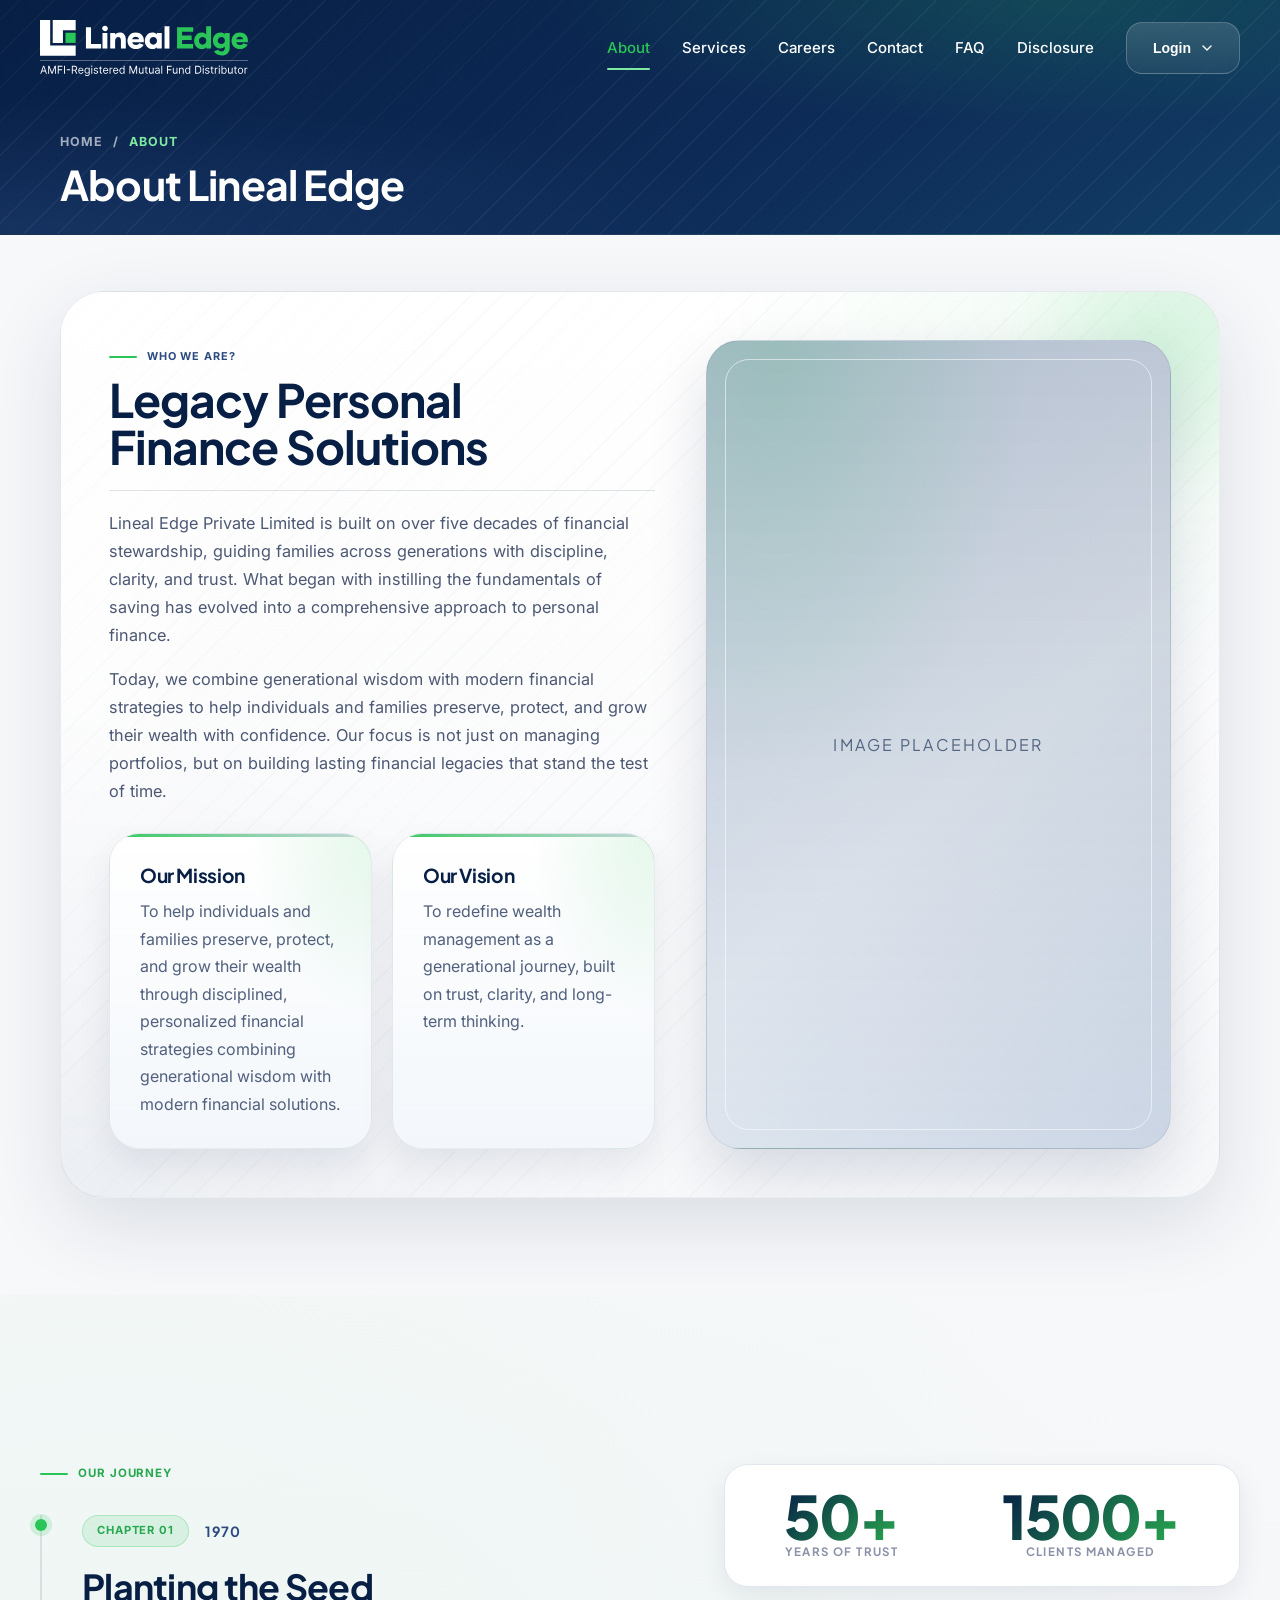
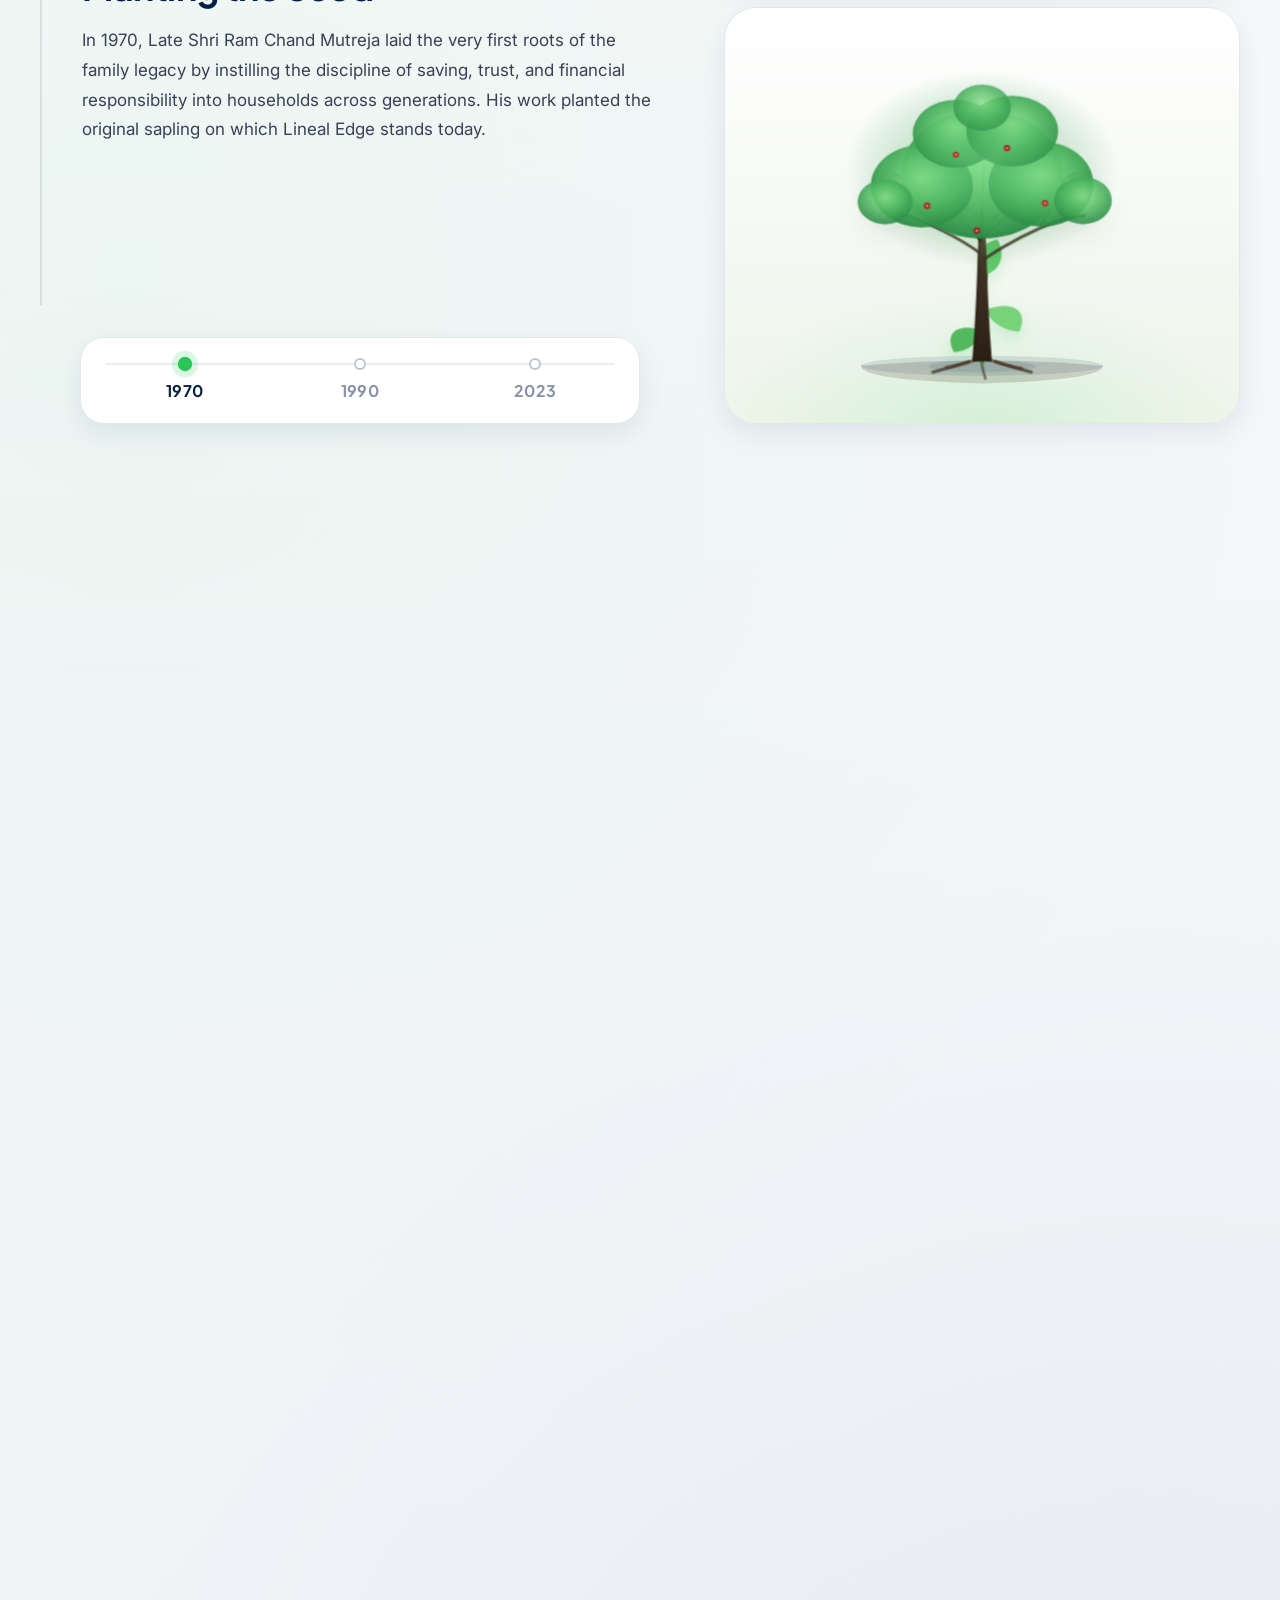
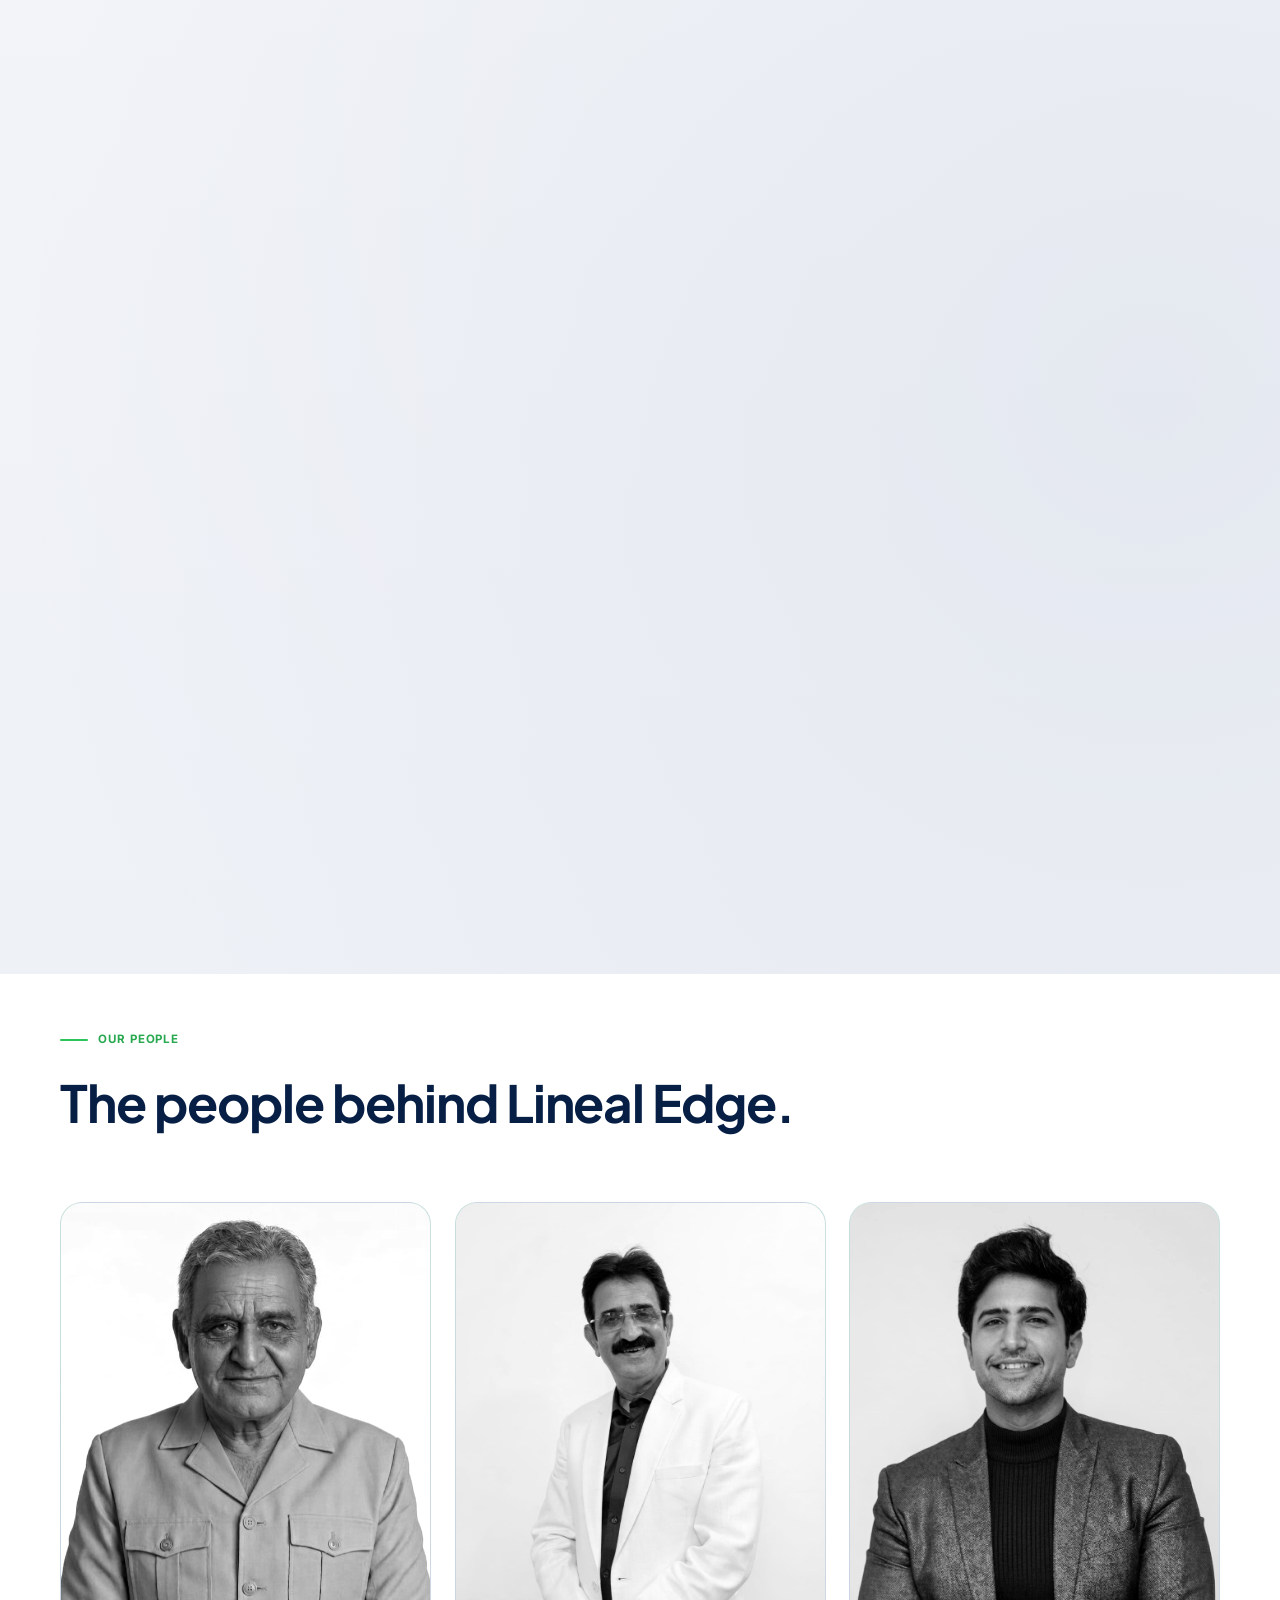
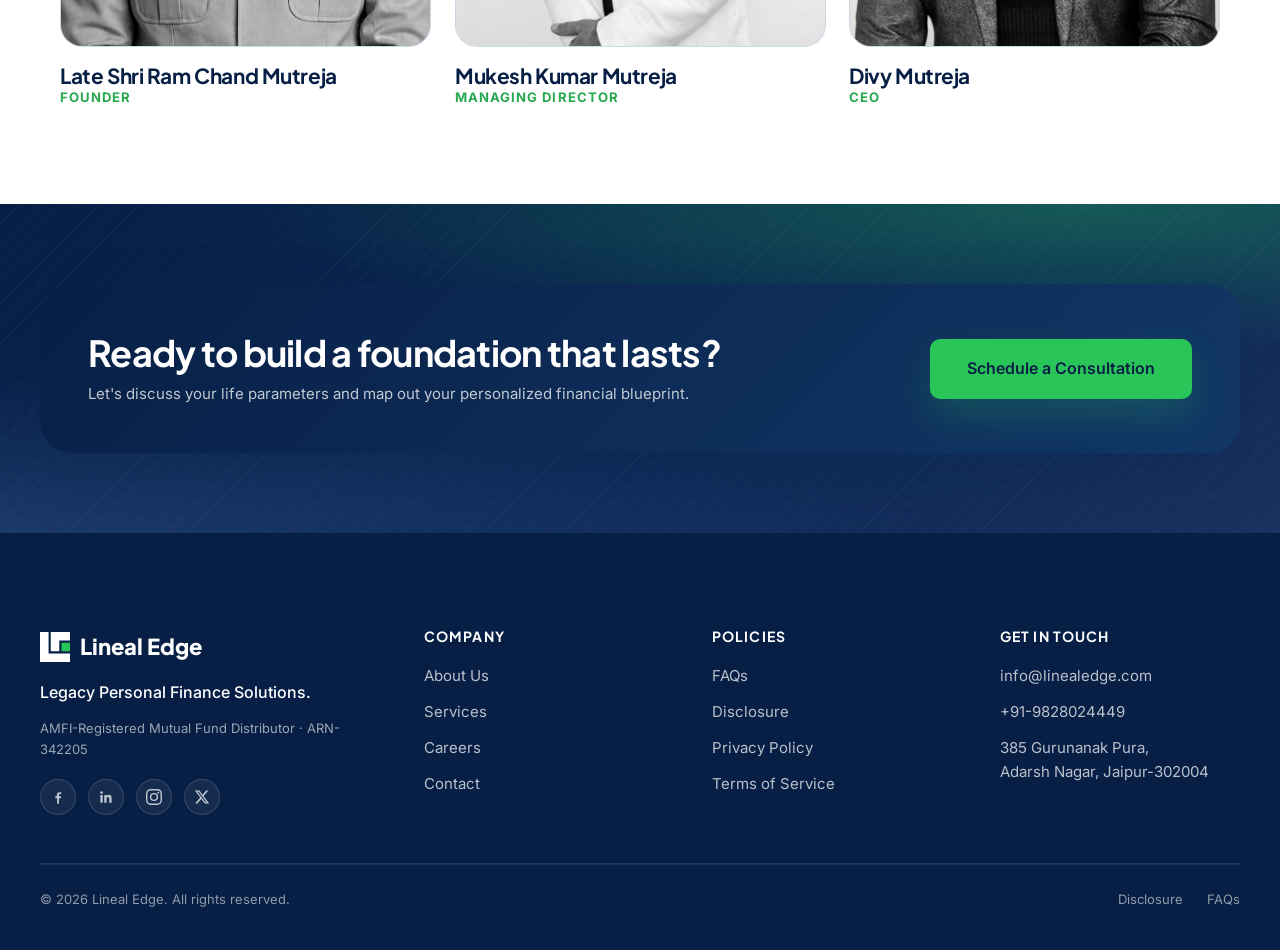
==== commit 7a80c39a: "commit" ====
--- a/about.html
+++ b/about.html
@@ -275,6 +275,7 @@
 				<div class="team-grid">
 					<article class="team-card">
 						<div class="team-photo">
+							<img src="assets/images/team/late-shri-ram-chand-mutreja.jpeg" alt="Late Shri Ram Chand Mutreja" loading="lazy">
 							<div class="team-overlay">
 								<a href="https://www.linkedin.com/company/lineal-edge/" target="_blank" rel="noopener noreferrer" aria-label="LinkedIn"><svg width="16" height="16" viewBox="0 0 24 24" fill="currentColor"><path d="M20.447 20.452h-3.554v-5.569c0-1.328-.027-3.037-1.852-3.037-1.853 0-2.136 1.445-2.136 2.939v5.667H9.351V9h3.414v1.561h.046c.477-.9 1.637-1.85 3.37-1.85 3.601 0 4.267 2.37 4.267 5.455v6.286zM5.337 7.433a2.062 2.062 0 01-2.063-2.065 2.064 2.064 0 112.063 2.065zm1.782 13.019H3.555V9h3.564v11.452z"/></svg></a>
 							</div>
@@ -284,6 +285,7 @@
 					</article>
 					<article class="team-card">
 						<div class="team-photo">
+							<img src="assets/images/team/mukesh-kumar-mutreja.jpeg" alt="Mukesh Kumar Mutreja" loading="lazy">
 							<div class="team-overlay">
 								<a href="https://www.linkedin.com/company/lineal-edge/" target="_blank" rel="noopener noreferrer" aria-label="LinkedIn"><svg width="16" height="16" viewBox="0 0 24 24" fill="currentColor"><path d="M20.447 20.452h-3.554v-5.569c0-1.328-.027-3.037-1.852-3.037-1.853 0-2.136 1.445-2.136 2.939v5.667H9.351V9h3.414v1.561h.046c.477-.9 1.637-1.85 3.37-1.85 3.601 0 4.267 2.37 4.267 5.455v6.286zM5.337 7.433a2.062 2.062 0 01-2.063-2.065 2.064 2.064 0 112.063 2.065zm1.782 13.019H3.555V9h3.564v11.452z"/></svg></a>
 							</div>
@@ -293,6 +295,7 @@
 					</article>
 					<article class="team-card">
 						<div class="team-photo">
+							<img src="assets/images/team/divy-mutreja.jpeg" alt="Divy Mutreja" loading="lazy">
 							<div class="team-overlay">
 								<a href="https://www.linkedin.com/company/lineal-edge/" target="_blank" rel="noopener noreferrer" aria-label="LinkedIn"><svg width="16" height="16" viewBox="0 0 24 24" fill="currentColor"><path d="M20.447 20.452h-3.554v-5.569c0-1.328-.027-3.037-1.852-3.037-1.853 0-2.136 1.445-2.136 2.939v5.667H9.351V9h3.414v1.561h.046c.477-.9 1.637-1.85 3.37-1.85 3.601 0 4.267 2.37 4.267 5.455v6.286zM5.337 7.433a2.062 2.062 0 01-2.063-2.065 2.064 2.064 0 112.063 2.065zm1.782 13.019H3.555V9h3.564v11.452z"/></svg></a>
 							</div>
--- a/css/pages.css
+++ b/css/pages.css
@@ -1364,6 +1364,17 @@
 	place-items: center;
 }
 body.page-home .team-portrait svg{ width: 50%; height: 50%; opacity: 0.6; color: var(--navy-light); }
+body.page-home .team-portrait img{
+	width: 100%;
+	height: 100%;
+	object-fit: cover;
+	object-position: center top;
+	display: block;
+	transition: transform var(--dur) var(--ease);
+}
+body.page-home .team-member-card:hover .team-portrait img{
+	transform: scale(1.03);
+}
 body.page-home .team-member-name{
 	font-family: var(--font-display);
 	font-size: 1.375rem;
@@ -2584,12 +2595,28 @@
 	text-transform: uppercase;
 	opacity: 0.68;
 }
+body.page-about .team-photo:has(img)::before{
+	display: none;
+}
+body.page-about .team-photo img{
+	width: 100%;
+	height: 100%;
+	object-fit: cover;
+	object-position: center top;
+	display: block;
+	filter: grayscale(1) contrast(1.04);
+	transition: filter var(--dur) var(--ease), transform 500ms var(--ease);
+}
+body.page-about .team-card:hover .team-photo img{
+	filter: grayscale(0) contrast(1);
+	transform: scale(1.03);
+}
 body.page-about .team-overlay{
 	position: absolute;
 	inset: 0;
 	padding: 18px 18px 22px;
 	border-radius: 22px;
-	background: linear-gradient(0deg, rgba(9,29,67,0.88) 0%, rgba(20,54,108,0.54) 34%, rgba(20,54,108,0.08) 64%, rgba(20,54,108,0) 100%);
+	background: linear-gradient(0deg, rgba(9,29,67,0.62) 0%, rgba(20,54,108,0.2) 42%, rgba(20,54,108,0) 72%);
 	display: flex;
 	align-items: flex-end;
 	justify-content: flex-start;
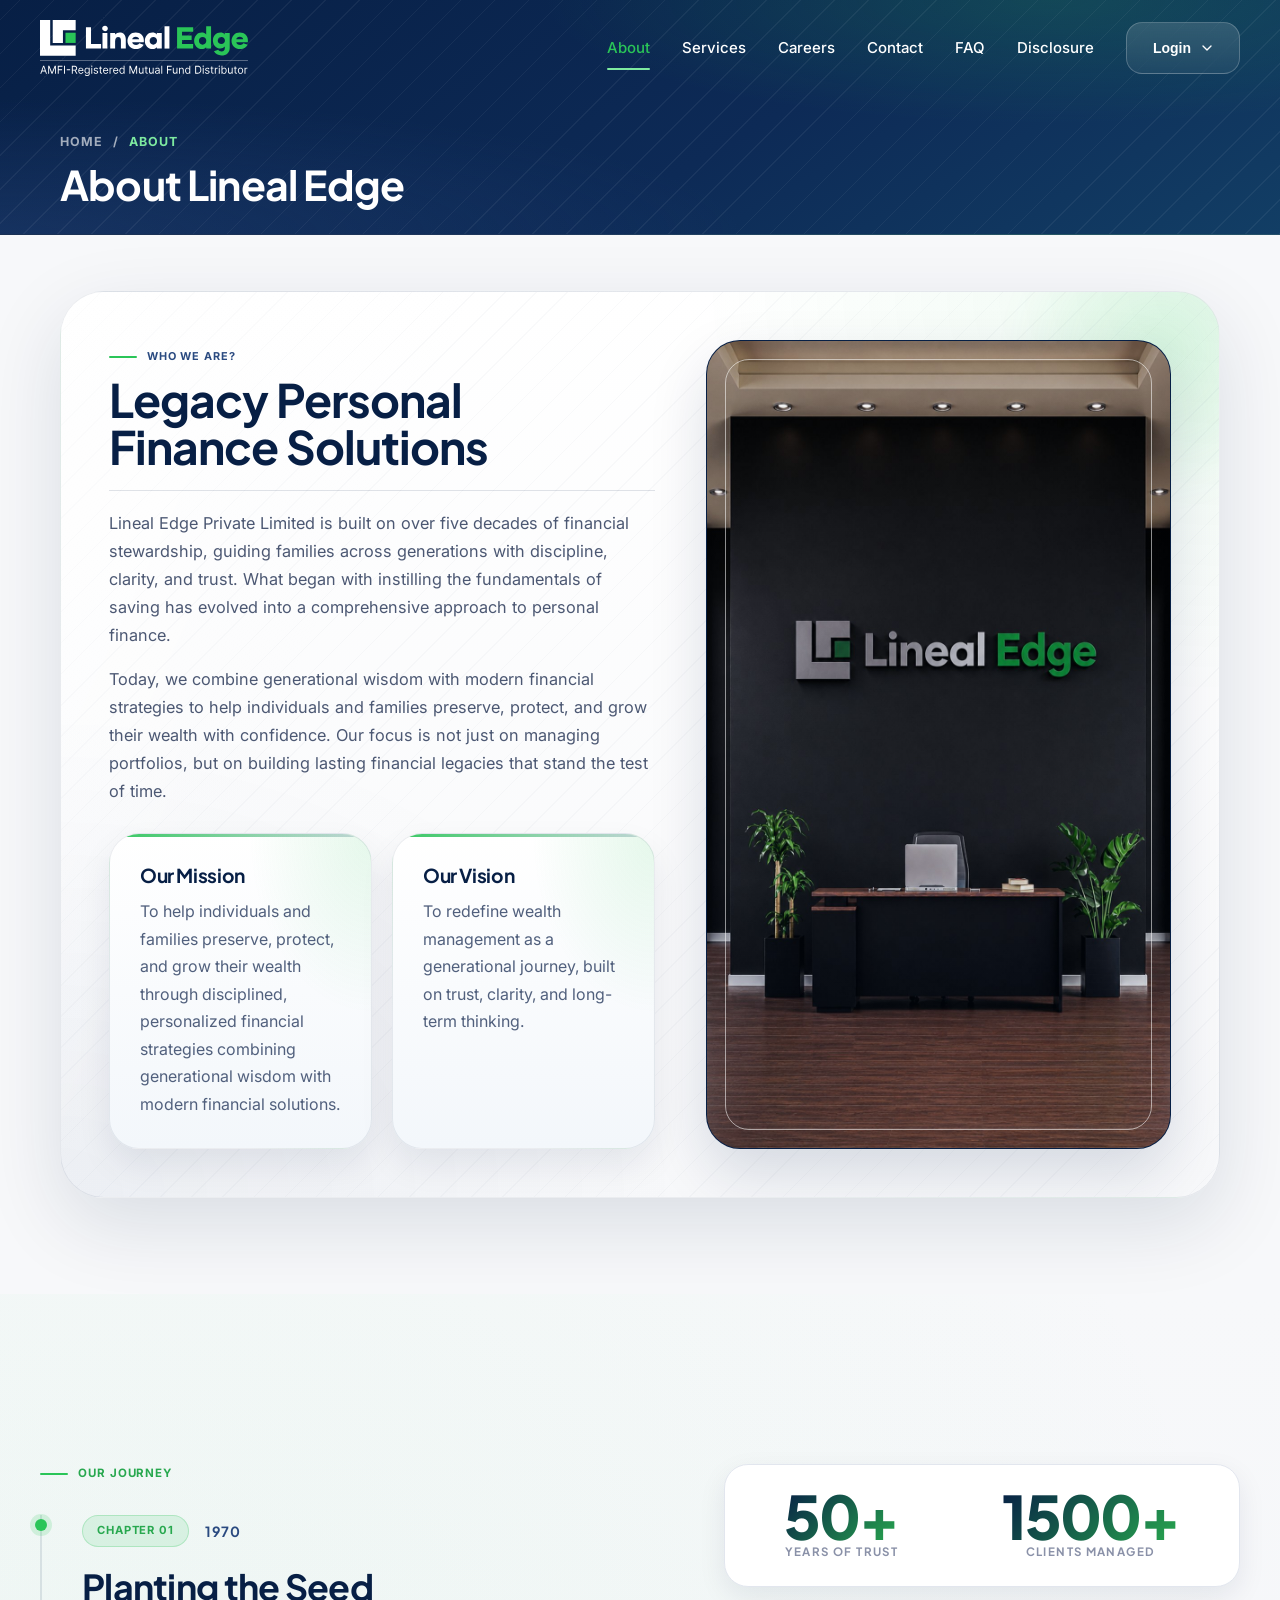
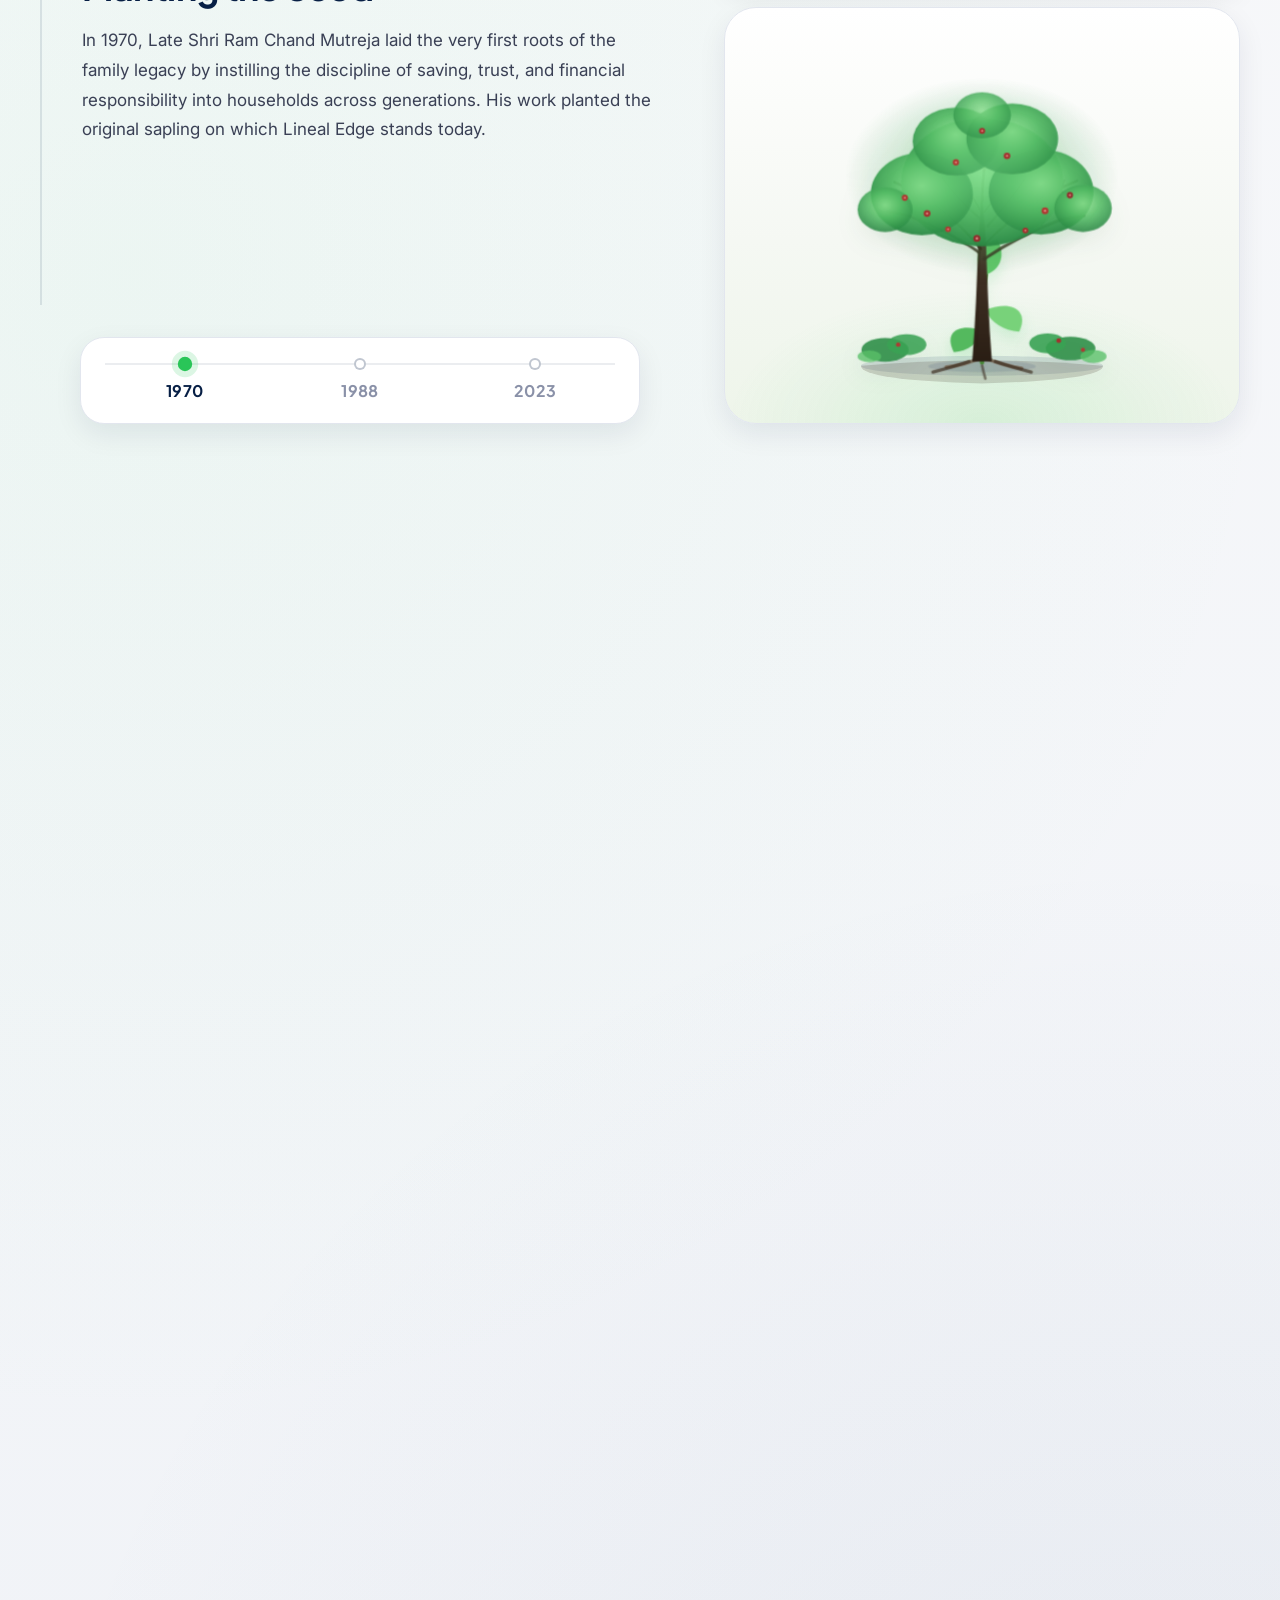
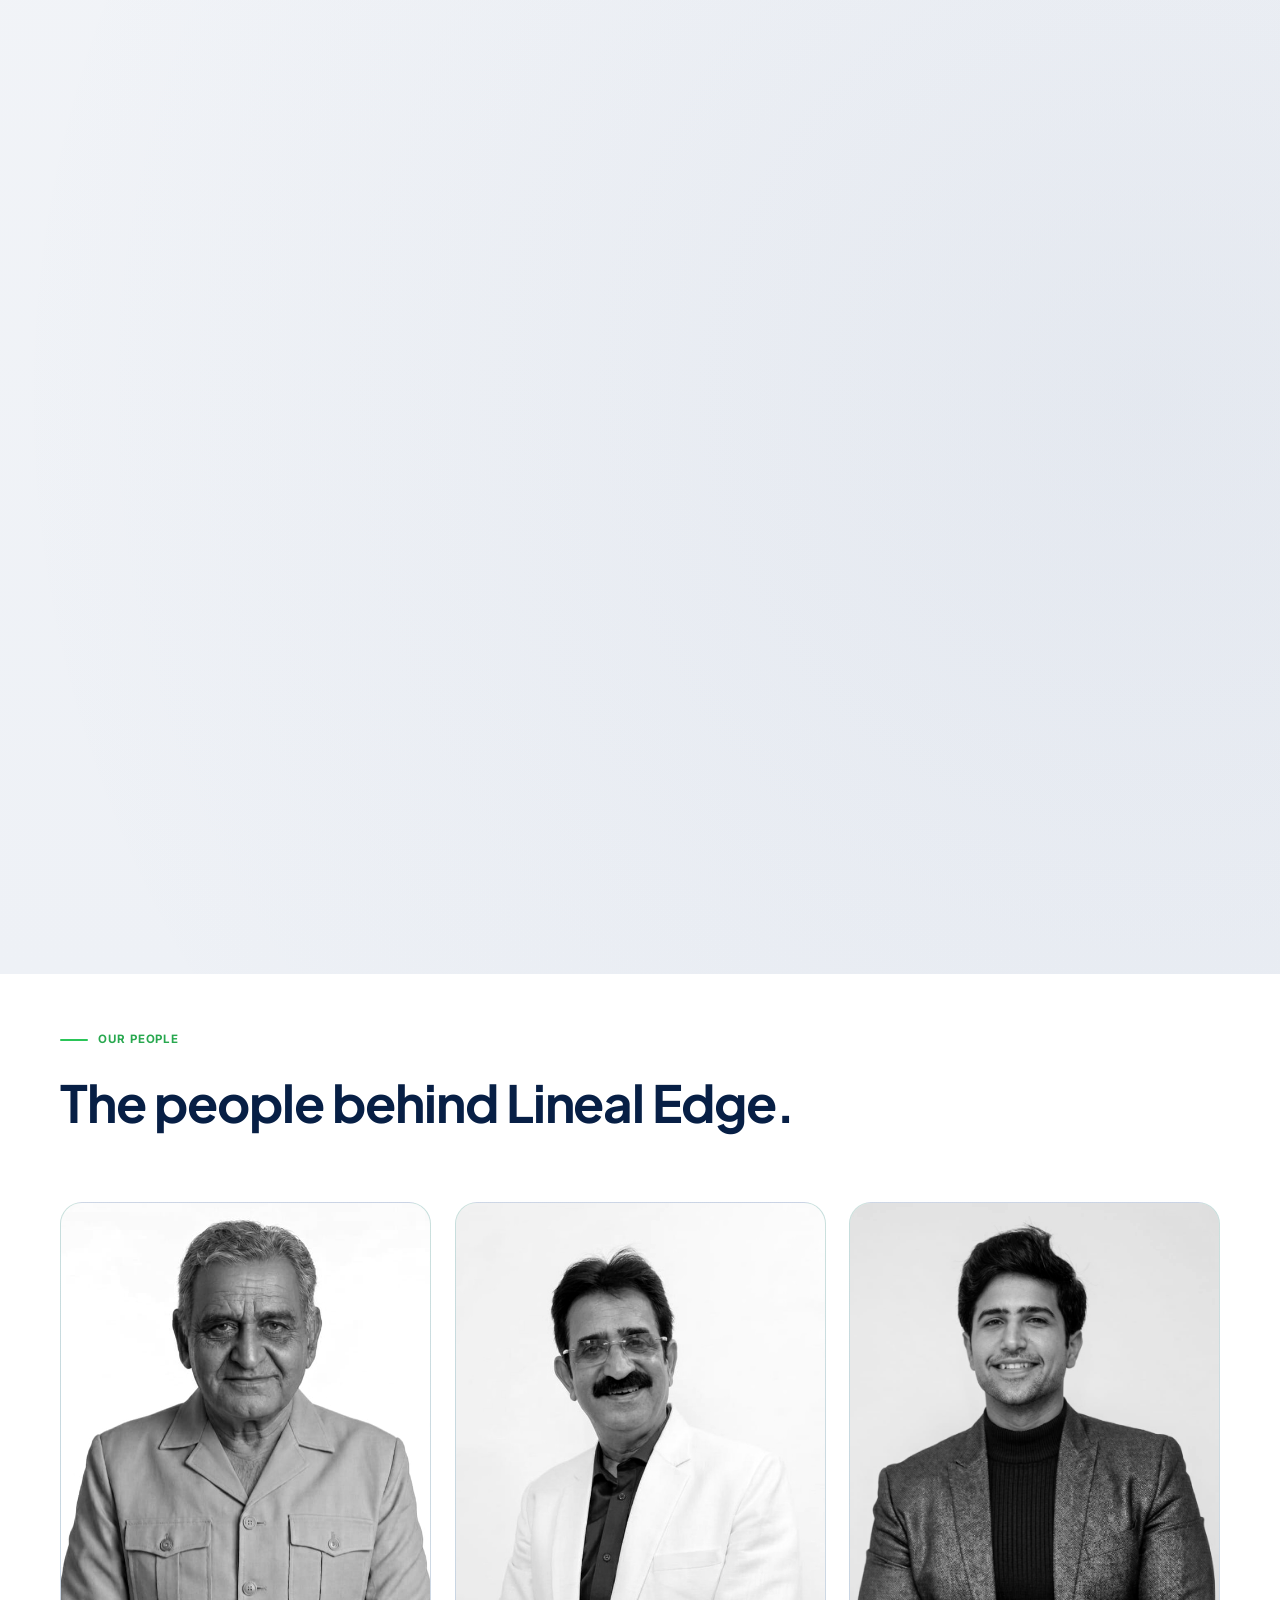
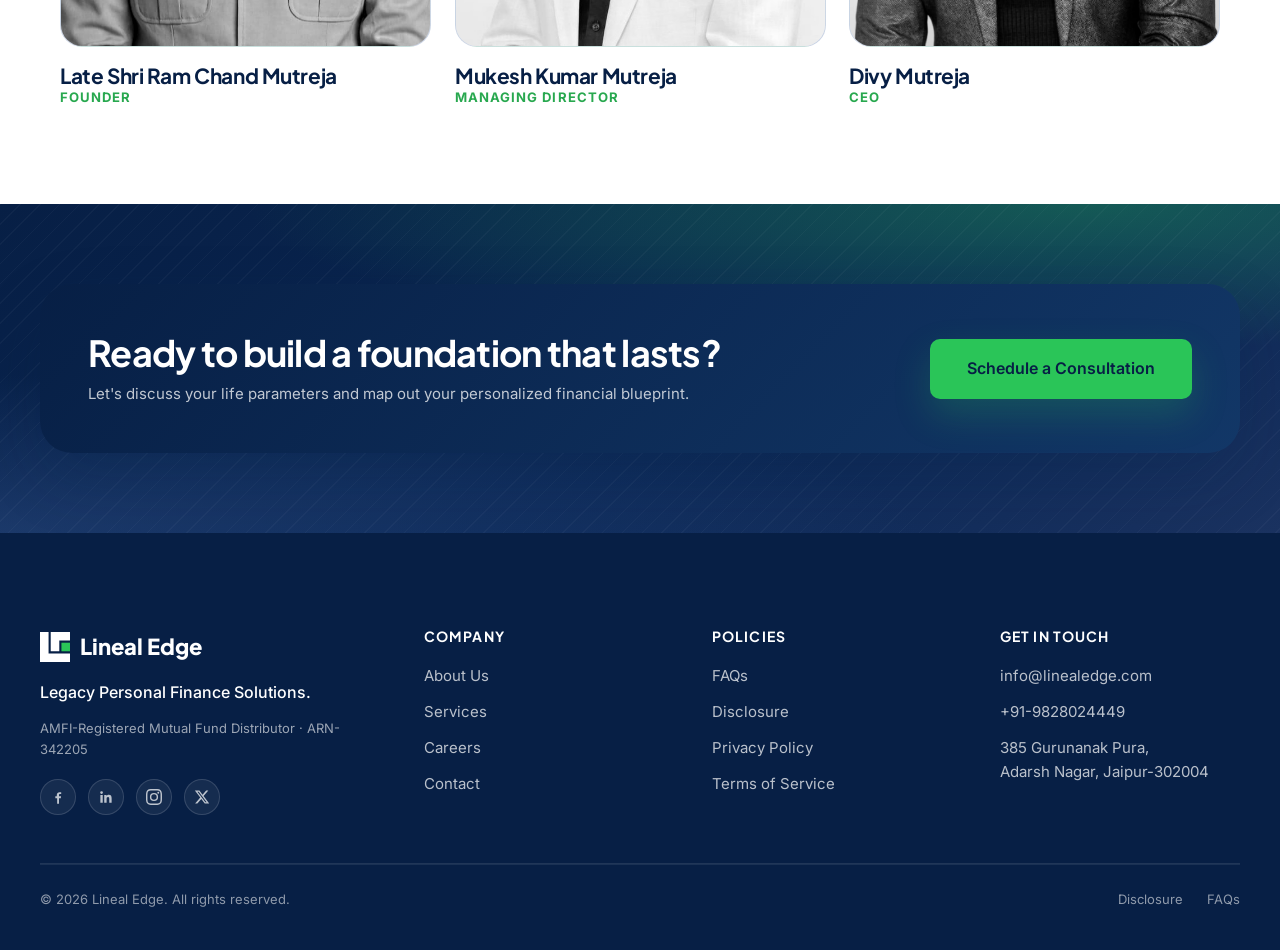
==== commit d00322ae: "commit" ====
--- a/about.html
+++ b/about.html
@@ -7,17 +7,17 @@
 <meta name="description" content="Discover how Lineal Edge combines multi-generational financial stewardship, disciplined planning, and modern strategies to guide families toward long-term wealth and legacy building." />
 <meta name="keywords" content="about Lineal Edge, multi generational wealth practice Jaipur, legacy financial planning firm Rajasthan, family financial stewardship India, trusted wealth advisors Jaipur" />
 <meta name="theme-color" content="#071F45" />
-<link rel="canonical" href="https://www.linealedge.com/about.html" />
+<link rel="canonical" href="https://linealedge.com/about" />
 <meta property="og:site_name" content="Lineal Edge Private Limited" />
 <meta property="og:type" content="website" />
 <meta property="og:title" content="About | Lineal Edge Private Limited" />
 <meta property="og:description" content="Discover how Lineal Edge combines multi-generational financial stewardship, disciplined planning, and modern strategies to guide families toward long-term wealth and legacy building." />
-<meta property="og:url" content="https://www.linealedge.com/about.html" />
-<meta property="og:image" content="https://www.linealedge.com/assets/images/hero-family-bg.png" />
+<meta property="og:url" content="https://linealedge.com/about" />
+<meta property="og:image" content="https://linealedge.com/assets/images/hero-family-bg.png" />
 <meta name="twitter:card" content="summary_large_image" />
 <meta name="twitter:title" content="About | Lineal Edge Private Limited" />
 <meta name="twitter:description" content="Discover how Lineal Edge combines multi-generational financial stewardship, disciplined planning, and modern strategies to guide families toward long-term wealth and legacy building." />
-<meta name="twitter:image" content="https://www.linealedge.com/assets/images/hero-family-bg.png" />
+<meta name="twitter:image" content="https://linealedge.com/assets/images/hero-family-bg.png" />
 <link rel="icon" type="image/svg+xml" href="assets/icons/favicon-light.svg" media="(prefers-color-scheme: light)" />
 <link rel="icon" type="image/svg+xml" href="assets/icons/favicon-dark.svg" media="(prefers-color-scheme: dark)" />
 <link rel="alternate icon" type="image/svg+xml" href="assets/icons/favicon-light.svg" />
@@ -65,7 +65,9 @@
 						</article>
 					</div>
 				</div>
-				<div class="about-image" aria-hidden="true"></div>
+				<div class="about-image">
+					<img src="assets/images/about/lineal-edge-office.jpg" alt="Lineal Edge office reception with brand signage" loading="lazy">
+				</div>
 			</div>
 		</div>
 	</section>
@@ -93,10 +95,10 @@
 								<article class="journey-panel" data-idx="1">
 									<div class="journey-panel-head">
 										<span class="journey-chapter">Chapter 02</span>
-										<span class="journey-year">1990</span>
+										<span class="journey-year">1988</span>
 									</div>
 									<h3 class="journey-ptitle">Nurturing &amp; Protecting the Roots</h3>
-									<p class="journey-pbody">In 1990, Mukesh Kumar Mutreja carried that foundation forward with discipline and care, strengthening client relationships and expanding the practice into structured protection and long-term wealth building. This was the stage where the sapling matured into a rooted, resilient tree.</p>
+									<p class="journey-pbody">In 1988, Mukesh Kumar Mutreja carried that foundation forward with discipline and care, strengthening client relationships and expanding the practice into structured protection and long-term wealth building. This was the stage where the sapling matured into a rooted, resilient tree.</p>
 								</article>
 
 								<article class="journey-panel" data-idx="2">
@@ -118,7 +120,7 @@
 							</div>
 							<div class="journey-year-marker" data-idx="1">
 								<span class="journey-year-dot"></span>
-								<span class="journey-year-label">1990</span>
+								<span class="journey-year-label">1988</span>
 							</div>
 							<div class="journey-year-marker" data-idx="2">
 								<span class="journey-year-dot"></span>
@@ -243,17 +245,38 @@
 										<ellipse cx="260" cy="88" rx="44" ry="35" fill="url(#orgFoliage)" opacity="0.82"/>
 										<ellipse cx="260" cy="180" rx="210" ry="150" fill="url(#orgFoliageSoft)"/>
 									</g>
+									<g class="tree-mature-bushes">
+										<ellipse cx="112" cy="446" rx="36" ry="18" fill="#2F8A47" opacity="0.88"/>
+										<ellipse cx="145" cy="438" rx="30" ry="16" fill="#3FA057" opacity="0.88"/>
+										<ellipse cx="395" cy="444" rx="38" ry="18" fill="#2F8A47" opacity="0.88"/>
+										<ellipse cx="360" cy="436" rx="28" ry="15" fill="#3FA057" opacity="0.9"/>
+										<ellipse cx="88" cy="456" rx="18" ry="9" fill="#5DBE6B" opacity="0.78"/>
+										<ellipse cx="430" cy="456" rx="20" ry="10" fill="#5DBE6B" opacity="0.78"/>
+										<circle cx="132" cy="438" r="3.4" fill="#A83B34"/>
+										<circle cx="377" cy="432" r="3.6" fill="#9D3230"/>
+										<circle cx="414" cy="446" r="3.2" fill="#A83B34"/>
+									</g>
 									<g class="tree-mature-fruits">
 										<circle cx="176" cy="238" r="5.2" fill="#9D3230"/>
 										<circle cx="176" cy="238" r="1.7" fill="#F1B1A9" opacity="0.8"/>
 										<circle cx="220" cy="160" r="4.8" fill="#A83B34"/>
 										<circle cx="220" cy="160" r="1.5" fill="#F1B1A9" opacity="0.8"/>
+										<circle cx="142" cy="214" r="4.7" fill="#A83B34"/>
+										<circle cx="142" cy="214" r="1.5" fill="#F1B1A9" opacity="0.8"/>
 										<circle cx="298" cy="150" r="5" fill="#9D3230"/>
 										<circle cx="298" cy="150" r="1.6" fill="#F1B1A9" opacity="0.8"/>
+										<circle cx="260" cy="112" r="4.6" fill="#9D3230"/>
+										<circle cx="260" cy="112" r="1.5" fill="#F1B1A9" opacity="0.8"/>
 										<circle cx="356" cy="234" r="5.2" fill="#A83B34"/>
 										<circle cx="356" cy="234" r="1.7" fill="#F1B1A9" opacity="0.8"/>
+										<circle cx="394" cy="210" r="4.8" fill="#8B2F2F"/>
+										<circle cx="394" cy="210" r="1.5" fill="#F1B1A9" opacity="0.8"/>
 										<circle cx="252" cy="276" r="5.4" fill="#8B2F2F"/>
 										<circle cx="252" cy="276" r="1.8" fill="#F1B1A9" opacity="0.8"/>
+										<circle cx="208" cy="262" r="4.4" fill="#A83B34"/>
+										<circle cx="208" cy="262" r="1.4" fill="#F1B1A9" opacity="0.8"/>
+										<circle cx="326" cy="264" r="4.5" fill="#9D3230"/>
+										<circle cx="326" cy="264" r="1.5" fill="#F1B1A9" opacity="0.8"/>
 									</g>
 								</g>
 							</svg>
--- a/css/pages.css
+++ b/css/pages.css
@@ -1675,7 +1675,7 @@
 	body.page-home .footer-inner{ grid-template-columns: 1fr; }
 }
 
-/* about.html */
+/* /about */
 body.page-about *, body.page-about *::before, body.page-about *::after{ box-sizing: border-box; }
 body.page-about, body.page-about{ margin: 0; padding: 0; }
 body.page-about{
@@ -2011,24 +2011,17 @@
 	border-radius: 34px;
 	min-height: 600px;
 	border: 1px solid rgba(7,31,69,0.08);
-	background:
-		linear-gradient(180deg, rgba(7,31,69,0.18) 0%, rgba(7,31,69,0.04) 100%),
-		radial-gradient(120% 120% at 15% 0%, rgba(42,197,88,0.18) 0%, transparent 45%),
-		linear-gradient(140deg, #D9E3F0 0%, #EDF2F8 55%, #D3DDEB 100%);
+	background: #071F45;
 	box-shadow: 0 24px 58px rgba(7,31,69,0.14);
 	z-index: 1;
 }
 body.page-about .about-image::before{
-	content: "Image Placeholder";
+	content: "";
 	position: absolute;
 	inset: 0;
-	display: grid;
-	place-items: center;
-	color: rgba(7,31,69,0.62);
-	font-family: var(--font-display);
-	font-size: 1rem;
-	letter-spacing: 0.14em;
-	text-transform: uppercase;
+	background: linear-gradient(180deg, rgba(7,31,69,0.02) 0%, rgba(7,31,69,0.16) 100%);
+	pointer-events: none;
+	z-index: 1;
 }
 body.page-about .about-image::after{
 	content: "";
@@ -2037,6 +2030,15 @@
 	border-radius: 24px;
 	border: 1px solid rgba(255,255,255,0.55);
 	pointer-events: none;
+	z-index: 2;
+}
+body.page-about .about-image img{
+	width: 100%;
+	height: 100%;
+	min-height: 600px;
+	display: block;
+	object-fit: cover;
+	object-position: center;
 }
 body.page-about .about-tagline{
 	display: inline-flex;
@@ -2847,7 +2849,7 @@
 }
 
 
-/* services.html */
+/* /services */
 body.page-services *, body.page-services *::before, body.page-services *::after{ box-sizing: border-box; }
 body.page-services, body.page-services{ margin: 0; padding: 0; }
 body.page-services{
@@ -3664,7 +3666,7 @@
 }
 
 
-/* careers.html */
+/* /careers */
 body.page-careers *, body.page-careers *::before, body.page-careers *::after{ box-sizing: border-box; }
 body.page-careers, body.page-careers{ margin: 0; padding: 0; }
 body.page-careers{
@@ -4400,7 +4402,7 @@
 }
 
 
-/* contact.html */
+/* /contact */
 body.page-contact *, body.page-contact *::before, body.page-contact *::after{ box-sizing: border-box; }
 body.page-contact, body.page-contact{ margin: 0; padding: 0; }
 body.page-contact{
@@ -4789,6 +4791,10 @@
 	font-weight: 600;
 	color: rgba(255,255,255,0.84);
 }
+body.page-contact .field-required{
+	color: var(--green-light);
+	font-weight: 700;
+}
 body.page-contact .field input, body.page-contact .field textarea{
 	width: 100%;
 	border: 1px solid rgba(255,255,255,0.14);
@@ -4975,7 +4981,7 @@
 }
 
 
-/* policies/disclosure.html */
+/* /policies/disclosure */
 body.page-policy.page-disclosure *, body.page-policy.page-disclosure *::before, body.page-policy.page-disclosure *::after{ box-sizing: border-box; }
 body.page-policy.page-disclosure, body.page-policy.page-disclosure{ margin: 0; padding: 0; }
 body.page-policy.page-disclosure{
@@ -5422,7 +5428,7 @@
 }
 
 
-/* policies/faq.html */
+/* /policies/faq */
 body.page-policy.page-faq *, body.page-policy.page-faq *::before, body.page-policy.page-faq *::after{ box-sizing: border-box; }
 body.page-policy.page-faq, body.page-policy.page-faq{ margin: 0; padding: 0; }
 body.page-policy.page-faq{
@@ -5858,7 +5864,7 @@
 }
 
 
-/* policies/privacy-policy.html */
+/* /policies/privacy-policy */
 body.page-policy.page-privacy *, body.page-policy.page-privacy *::before, body.page-policy.page-privacy *::after{ box-sizing: border-box; }
 body.page-policy.page-privacy, body.page-policy.page-privacy{ margin: 0; padding: 0; }
 body.page-policy.page-privacy{ font-family: var(--font-body); color: var(--gray-dark); background: var(--off-white); line-height: 1.7; -webkit-font-smoothing: antialiased; overflow-x: clip; }
@@ -5946,7 +5952,7 @@
 @media (max-width: 620px){ body.page-policy.page-privacy .navbar{ align-items: flex-start; } body.page-policy.page-privacy .nav-links{ flex-wrap: wrap; justify-content: flex-end; row-gap: 10px; } body.page-policy.page-privacy .nav-login{ width: 100%; display: flex; justify-content: flex-end; } }
 
 
-/* policies/terms-of-service.html */
+/* /policies/terms-of-service */
 body.page-policy.page-terms *, body.page-policy.page-terms *::before, body.page-policy.page-terms *::after{ box-sizing: border-box; }
 body.page-policy.page-terms, body.page-policy.page-terms{ margin: 0; padding: 0; }
 body.page-policy.page-terms{ font-family: var(--font-body); color: var(--gray-dark); background: var(--off-white); line-height: 1.7; -webkit-font-smoothing: antialiased; overflow-x: clip; }
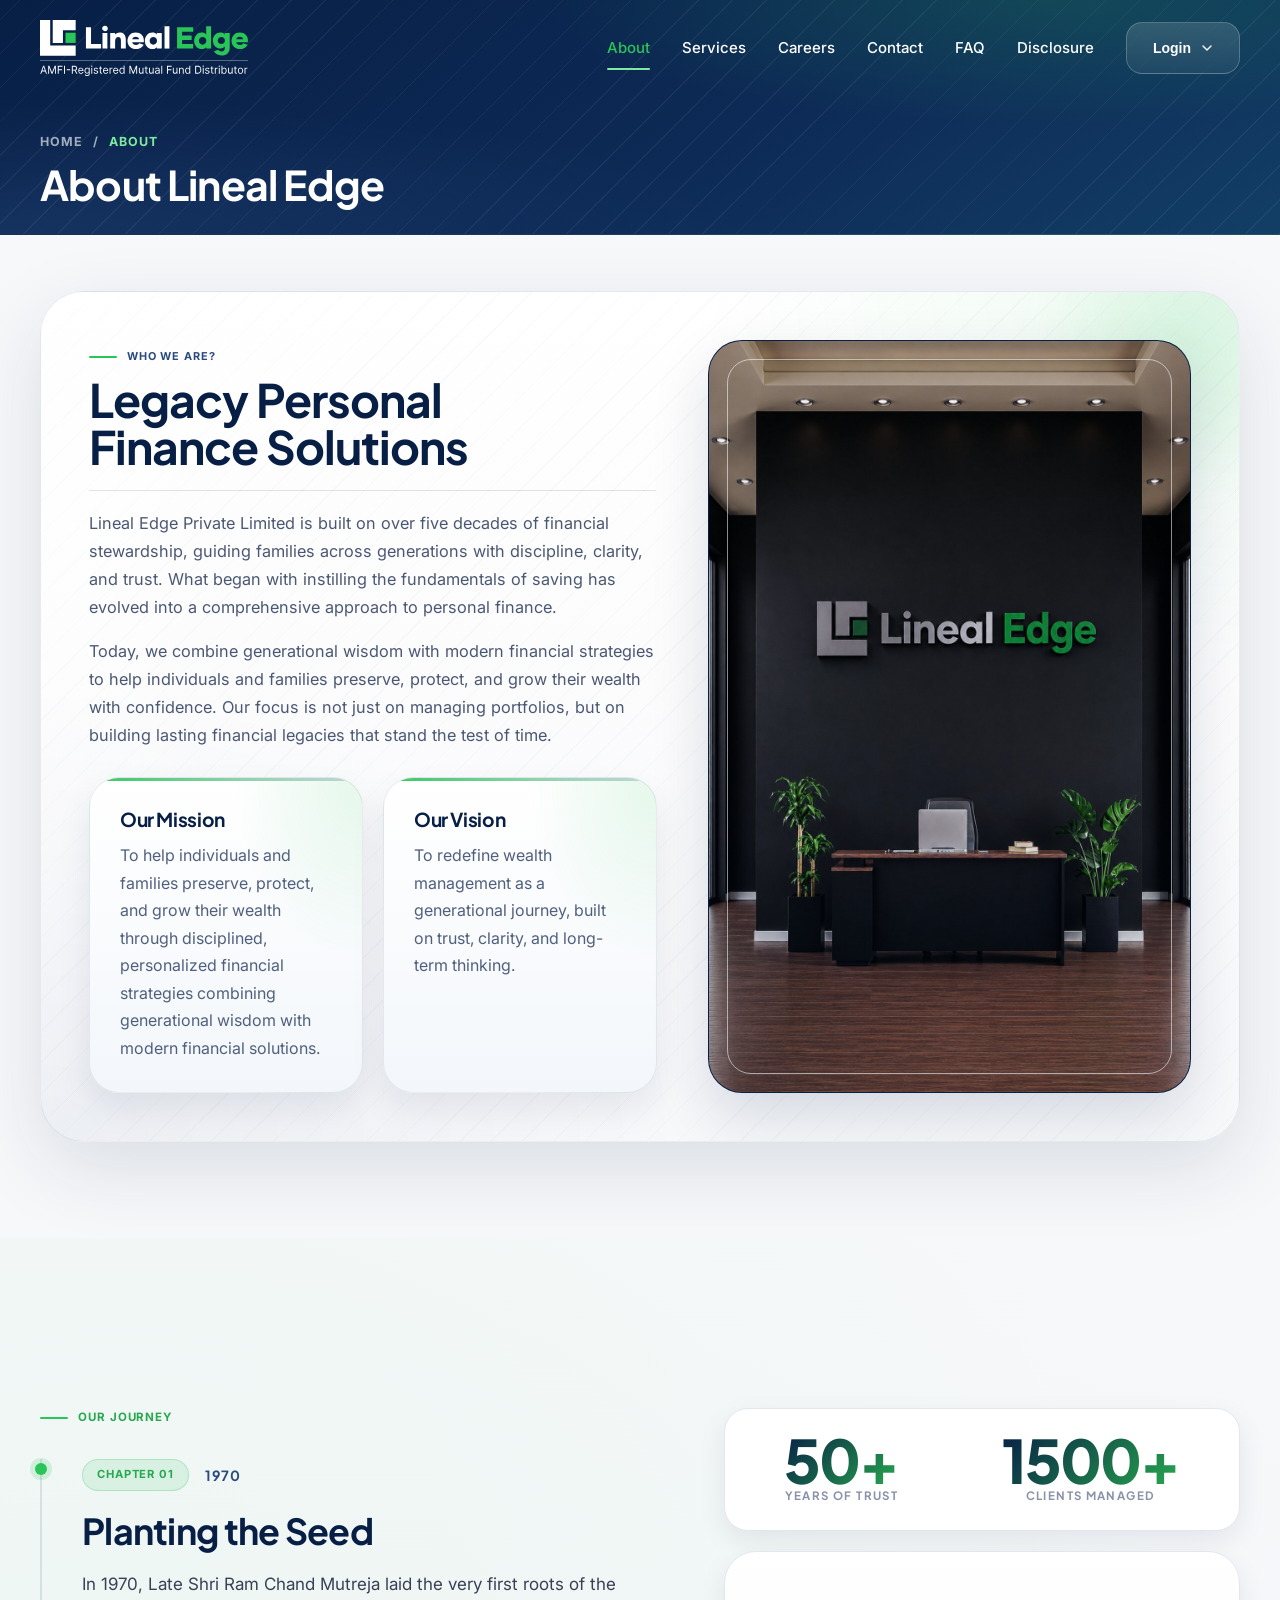
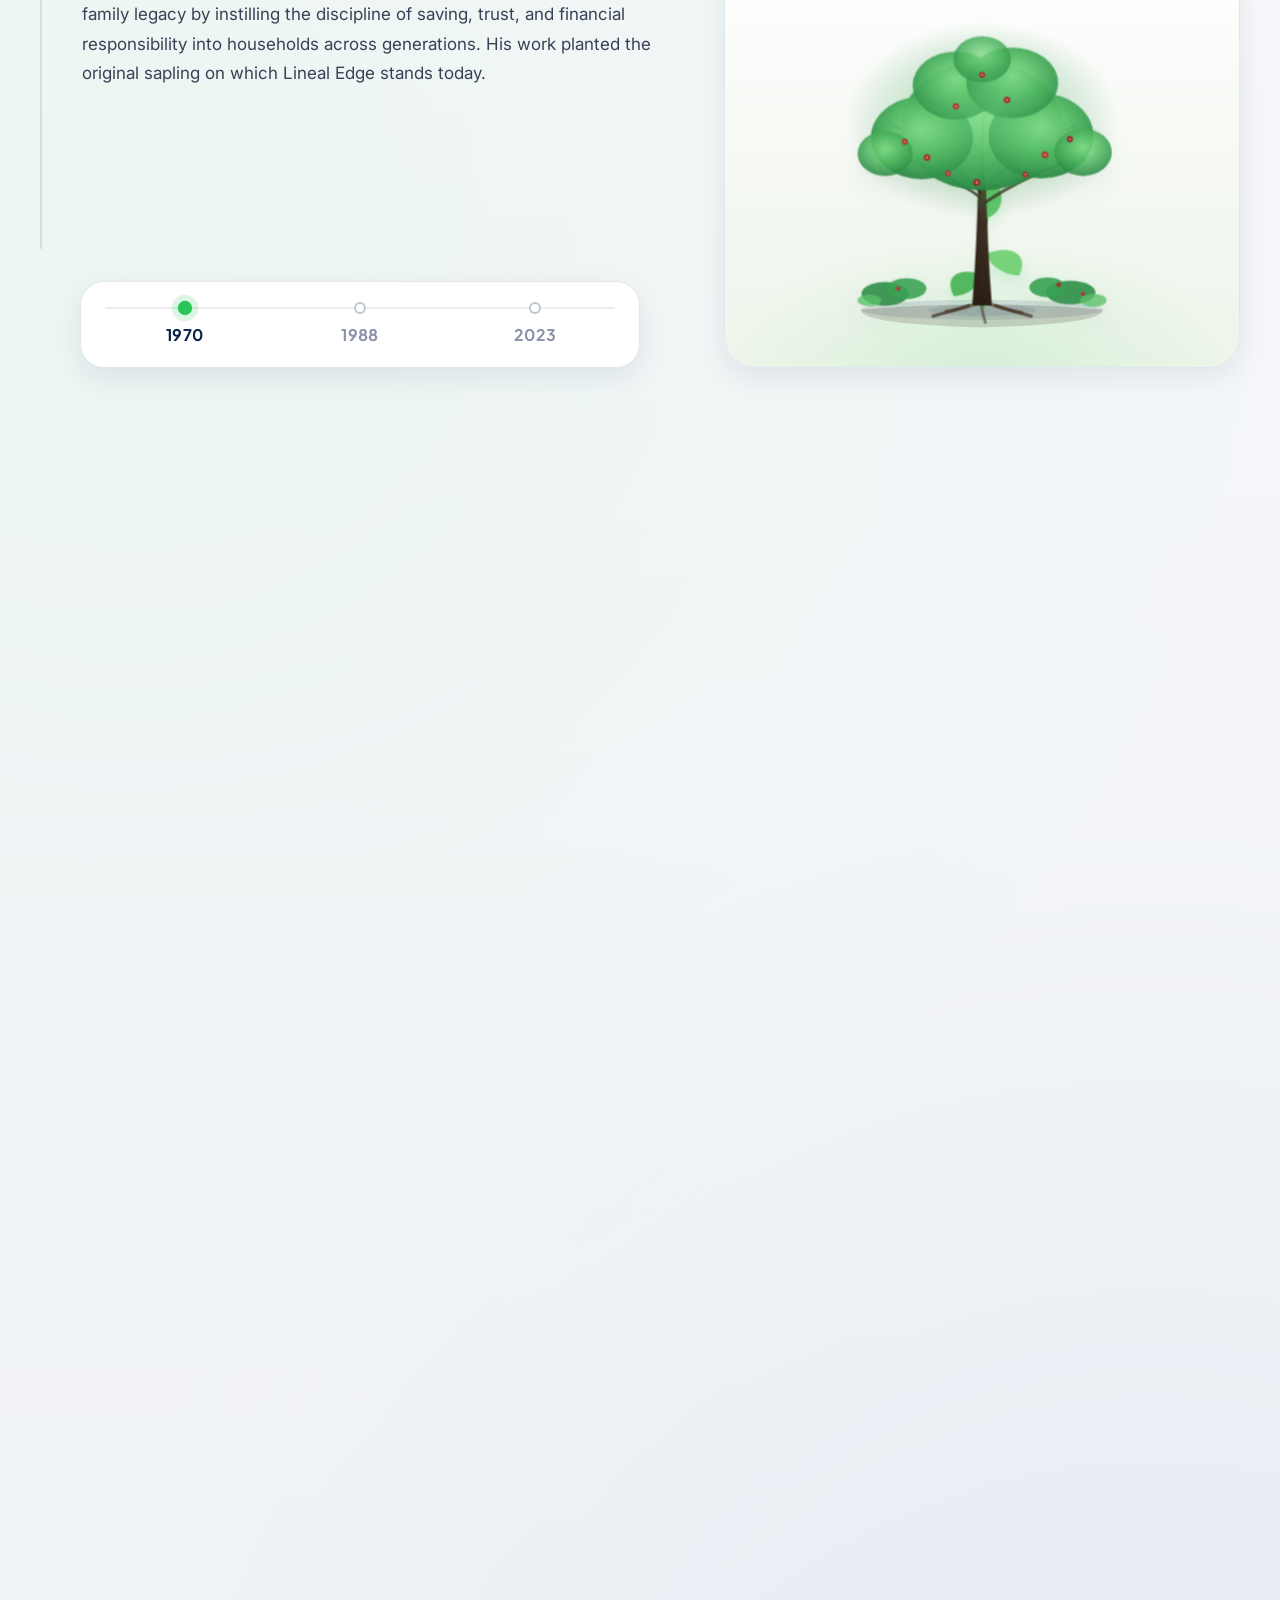
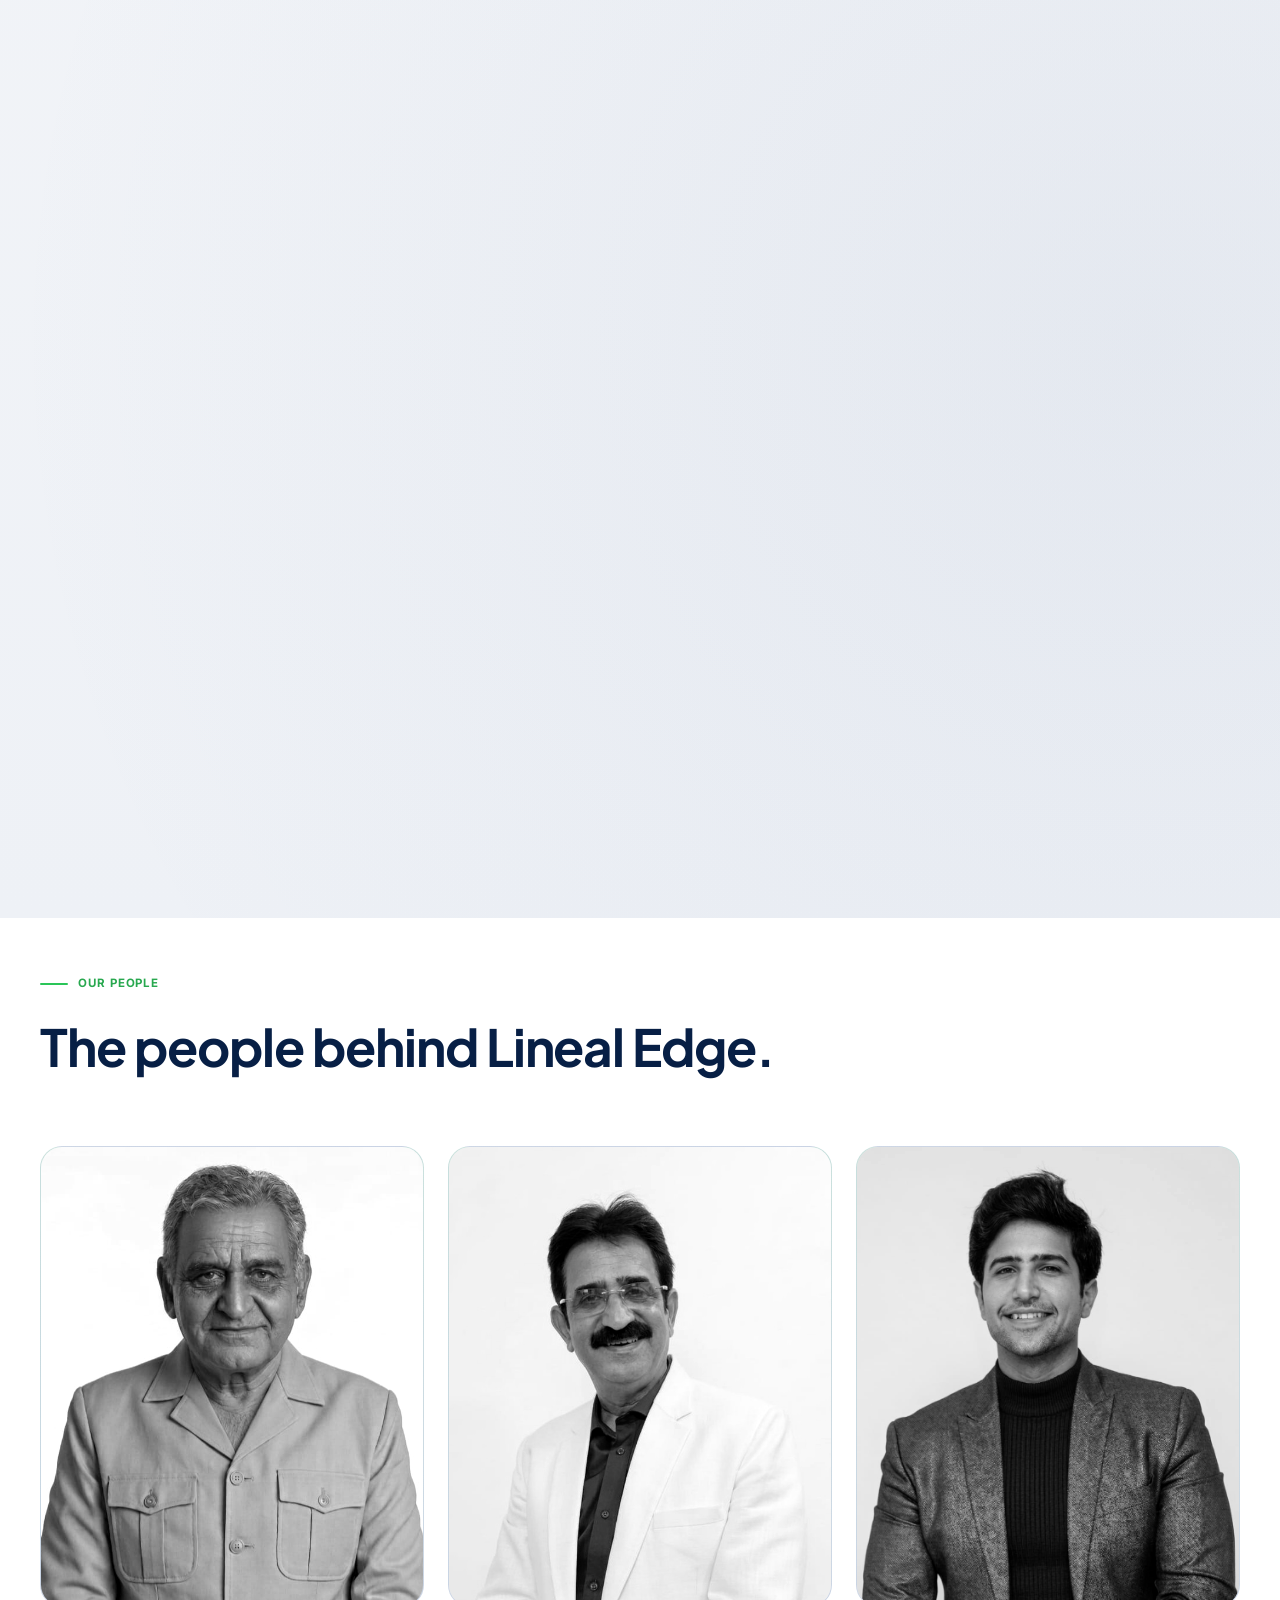
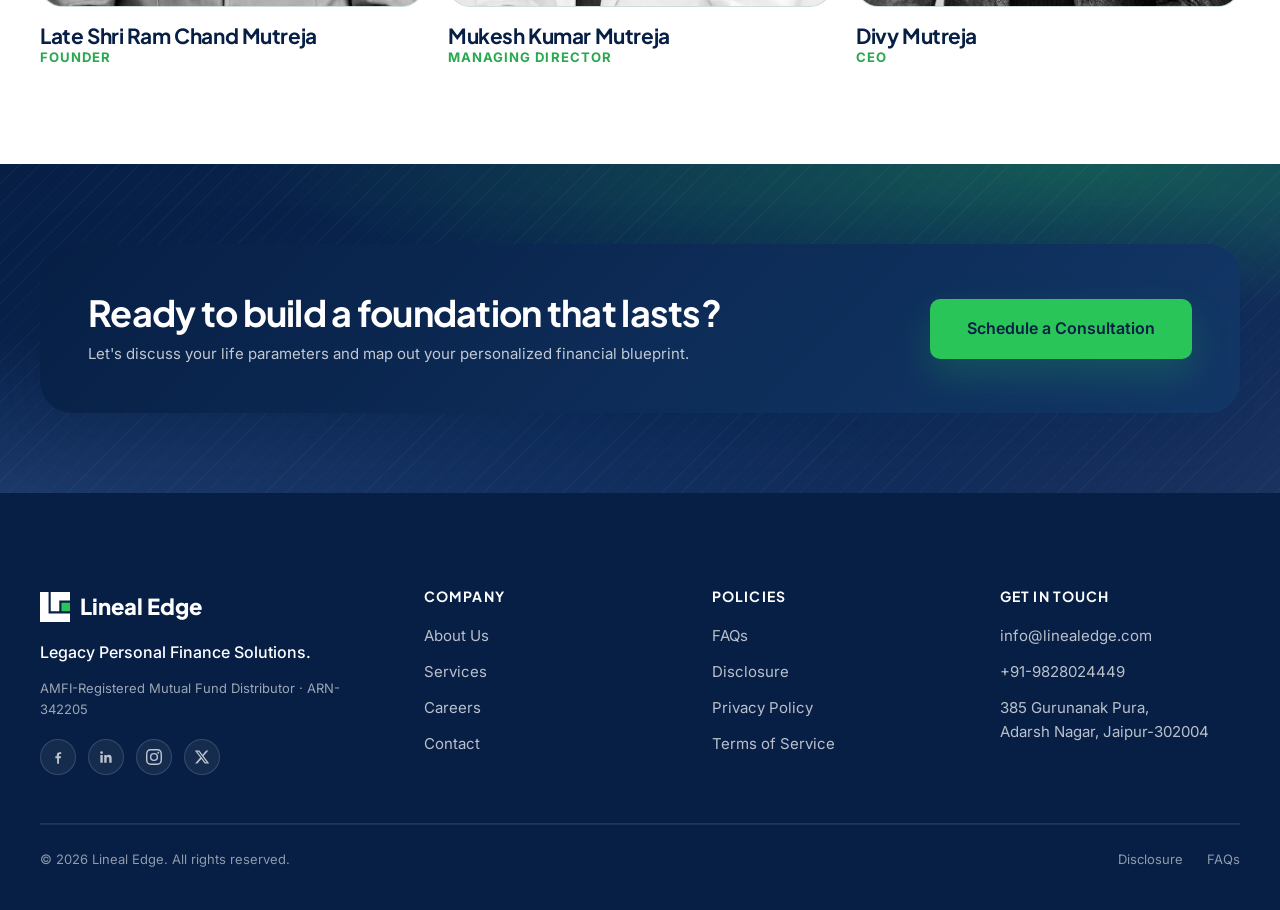
==== commit aeee70cf: "commit" ====
--- a/about.html
+++ b/about.html
@@ -7,8 +7,10 @@
 <meta name="description" content="Discover how Lineal Edge combines multi-generational financial stewardship, disciplined planning, and modern strategies to guide families toward long-term wealth and legacy building." />
 <meta name="keywords" content="about Lineal Edge, multi generational wealth practice Jaipur, legacy financial planning firm Rajasthan, family financial stewardship India, trusted wealth advisors Jaipur" />
 <meta name="theme-color" content="#071F45" />
+<link rel="icon" type="image/svg+xml" href="assets/icons/search-favicon.svg" />
+<link rel="alternate icon" type="image/png" sizes="96x96" href="assets/icons/search-favicon.png" />
 <link rel="canonical" href="https://linealedge.com/about" />
-<meta property="og:site_name" content="Lineal Edge Private Limited" />
+<meta property="og:site_name" content="Lineal Edge" />
 <meta property="og:type" content="website" />
 <meta property="og:title" content="About | Lineal Edge Private Limited" />
 <meta property="og:description" content="Discover how Lineal Edge combines multi-generational financial stewardship, disciplined planning, and modern strategies to guide families toward long-term wealth and legacy building." />
@@ -18,15 +20,22 @@
 <meta name="twitter:title" content="About | Lineal Edge Private Limited" />
 <meta name="twitter:description" content="Discover how Lineal Edge combines multi-generational financial stewardship, disciplined planning, and modern strategies to guide families toward long-term wealth and legacy building." />
 <meta name="twitter:image" content="https://linealedge.com/assets/images/hero-family-bg.png" />
-<link rel="icon" type="image/svg+xml" href="assets/icons/favicon-light.svg" media="(prefers-color-scheme: light)" />
-<link rel="icon" type="image/svg+xml" href="assets/icons/favicon-dark.svg" media="(prefers-color-scheme: dark)" />
-<link rel="alternate icon" type="image/svg+xml" href="assets/icons/favicon-light.svg" />
 <link rel="preconnect" href="https://fonts.googleapis.com" />
 <link rel="preconnect" href="https://fonts.gstatic.com" crossorigin />
 <link rel="stylesheet" href="https://fonts.googleapis.com/css2?family=Inter:wght@400;500;600;700&family=Plus+Jakarta+Sans:wght@500;600;700;800&display=swap" />
 <link rel="stylesheet" href="css/global.css" />
 <link rel="stylesheet" href="css/components.css" />
 <link rel="stylesheet" href="css/pages.css" />
+<script type="application/ld+json">
+{
+  "@context": "https://schema.org",
+  "@type": "BreadcrumbList",
+  "itemListElement": [
+    { "@type": "ListItem", "position": 1, "name": "Home", "item": "https://linealedge.com/" },
+    { "@type": "ListItem", "position": 2, "name": "About", "item": "https://linealedge.com/about" }
+  ]
+}
+</script>
 </head>
 <body class="page-about" data-page="about" data-root="">
 <div data-include="header"></div>
@@ -34,7 +43,7 @@
 	<section class="page-top">
 		<div class="container page-top-inner">
 			<div class="breadcrumb">
-				<a href="index.html">Home</a>
+				<a href="/">Home</a>
 				<span>/</span>
 				<span class="current">About</span>
 			</div>
@@ -338,7 +347,7 @@
 				<p class="cta-desc">Let's discuss your life parameters and map out your personalized financial blueprint.</p>
 			</div>
 			<div class="cta-actions">
-				<a href="contact.html" class="le-btn le-btn--primary le-btn--lg">
+				<a href="/contact" class="le-btn le-btn--primary le-btn--lg">
 					<span class="lbl">Schedule a Consultation</span>
 					<span class="arr"><svg width="22" height="22" viewBox="0 0 24 24" fill="none"><path d="M5 12h14M13 6l6 6-6 6" stroke="currentColor" stroke-width="2" stroke-linecap="round" stroke-linejoin="round"/></svg></span>
 				</a>
--- a/css/pages.css
+++ b/css/pages.css
@@ -627,7 +627,7 @@
 	body.page-home .hero-chips{ display: none; }
 	body.page-home .hero-bg-photo{
 		background:
-			linear-gradient(180deg, rgba(7,31,69,0.9) 0%, rgba(7,31,69,0.7) 36%, rgba(7,31,69,0.46) 100%),
+			linear-gradient(180deg, rgba(7,31,69,0.7) 0%, rgba(7,31,69,0.42) 38%, rgba(7,31,69,0.24) 100%),
 			url('../assets/images/hero-family-bg.png') 62% center / cover no-repeat;
 	}
 	body.page-home .hero-center-logo{
@@ -668,11 +668,22 @@
 		top: 50%;
 		left: 50%;
 		transform: translate(-50%, -50%) scale(1);
+		opacity: 1;
+		visibility: visible;
+	}
+	64%{
+		top: 50%;
+		left: 50%;
+		transform: translate(-50%, -50%) scale(0.98);
+		opacity: 1;
+		visibility: visible;
 	}
 	100%{
-		top: 34%;
-		left: 80%;
-		transform: translate(-50%, -50%) scale(0.82);
+		top: 50%;
+		left: 50%;
+		transform: translate(-50%, -50%) scale(0.76);
+		opacity: 0;
+		visibility: hidden;
 	}
 }
 body.page-home .values{
@@ -4383,6 +4394,8 @@
 	body.page-careers .nav-link{ font-size: 0.875rem; }
 	body.page-careers .nav-logo img{ height: 48px; }
 	body.page-careers .page-top{ padding-top: 120px; padding-bottom: 22px; }
+	body.page-careers .opportunity-panel{ order: 1; }
+	body.page-careers .career-stack{ order: 2; }
 	body.page-careers .cta{ padding: var(--sp-16) var(--sp-5); }
 	body.page-careers .cta-inner{ flex-direction: column; text-align: center; align-items: center; }
 	body.page-careers .career-block, body.page-careers .opportunity-panel{ padding: 24px; }
@@ -4963,6 +4976,8 @@
 	body.page-contact .nav-link{ font-size: 0.875rem; }
 	body.page-contact .nav-logo img{ height: 48px; }
 	body.page-contact .page-top{ padding-top: 120px; padding-bottom: 22px; }
+	body.page-contact .contact-form{ order: 1; }
+	body.page-contact .contact-panel{ order: 2; }
 	body.page-contact .form-grid{ grid-template-columns: 1fr; }
 	body.page-contact .contact-panel, body.page-contact .contact-form{ padding: 24px; }
 }
@@ -6855,3 +6870,1273 @@
 		padding: 16px;
 	}
 }
+/* Home phone-only finishing touches */
+@media (max-width: 760px){
+	body.page-home .hero-bg-photo{
+		background:
+			linear-gradient(180deg, rgba(7,31,69,0.72) 0%, rgba(7,31,69,0.48) 38%, rgba(7,31,69,0.28) 100%),
+			url('../assets/images/hero-family-bg.png') 68% center / cover no-repeat;
+	}
+
+	body.page-home .hero-cta-shell{
+		display: none;
+	}
+
+	body.page-home .hero-ctas .le-btn{
+		flex: 0 1 auto;
+		width: auto;
+	}
+
+	body.page-home.home-intro-skip .hero-center-logo{
+		top: 50%;
+		left: 50%;
+		transform: translate(-50%, -50%) scale(0.72);
+		opacity: 0;
+		visibility: hidden;
+		pointer-events: none;
+	}
+
+	body.page-home.home-intro-skip .hero-center-logo::before,
+	body.page-home.home-intro-skip .hero-center-logo::after{
+		opacity: 0;
+	}
+
+	body.page-home .team-portraits{
+		grid-template-columns: 1fr;
+		justify-content: stretch;
+	}
+
+	body.page-about .about-image{
+		display: none;
+	}
+}
+
+/* Home Journey mobile pinned layout */
+@media (max-width: 760px){
+	body.page-home .journey-scroller{
+		height: 320svh;
+	}
+
+	body.page-home .journey-sticky{
+		position: sticky;
+		top: 0;
+		height: 100svh;
+		min-height: 100svh;
+		padding: 92px 20px 22px;
+		overflow: hidden;
+		align-items: stretch;
+		background:
+			radial-gradient(circle at 50% 28%, rgba(42,197,88,0.08) 0%, transparent 44%),
+			linear-gradient(180deg, #F7F8FA 0%, #EEF1F6 100%);
+	}
+
+	body.page-home .journey-inner{
+		width: 100%;
+		height: 100%;
+		max-width: 420px;
+		margin: 0 auto;
+		padding: 0;
+		display: grid;
+		grid-template-columns: 1fr;
+		grid-template-rows: auto clamp(210px, 37svh, 310px) minmax(205px, 1fr) auto;
+		gap: 12px;
+		align-items: stretch;
+	}
+
+	body.page-home .journey-left,
+	body.page-home .journey-stories{
+		display: contents;
+	}
+
+	body.page-home .journey-stories-head{
+		grid-row: 1;
+		display: flex;
+		align-items: center;
+		justify-content: flex-start;
+		margin: 0;
+	}
+
+	body.page-home .journey-stories-head .eyebrow{
+		font-size: 0.72rem;
+		letter-spacing: 0.12em;
+	}
+
+	body.page-home .journey-right{
+		grid-row: 2;
+		order: 0;
+		width: 100%;
+		height: 100%;
+		max-height: none;
+		display: block;
+	}
+
+	body.page-home .journey-metrics{
+		display: none;
+	}
+
+	body.page-home .journey-tree-viz{
+		width: 100%;
+		height: 100%;
+		min-height: 0;
+		max-height: none;
+		border-radius: 0 0 28px 28px;
+		box-shadow: 0 20px 42px rgba(7,31,69,0.08);
+	}
+
+	body.page-home .journey-tree-viz svg{
+		width: min(94%, 330px);
+		height: 94%;
+	}
+
+	body.page-home .journey-panels{
+		grid-row: 3;
+		position: relative;
+		width: 100%;
+		min-height: 0;
+	}
+
+	body.page-home .journey-panel{
+		position: absolute;
+		inset: 0;
+		padding: 0;
+		border-left: 0;
+		margin: 0;
+		opacity: 0;
+		transform: translateY(18px);
+		pointer-events: none;
+		display: flex;
+		flex-direction: column;
+		justify-content: center;
+		text-align: left;
+	}
+
+	body.page-home .journey-panel.active{
+		opacity: 1;
+		transform: translateY(0);
+		pointer-events: auto;
+	}
+
+	body.page-home .journey-panel::before{
+		display: none;
+	}
+
+	body.page-home .journey-panel-head{
+		justify-content: flex-start;
+		gap: 14px;
+		margin-bottom: 18px;
+	}
+
+	body.page-home .journey-chapter{
+		padding: 7px 14px;
+		font-size: 0.68rem;
+	}
+
+	body.page-home .journey-year{
+		font-size: 0.82rem;
+	}
+
+	body.page-home .journey-ptitle{
+		font-size: clamp(1.55rem, 7vw, 2rem);
+		line-height: 1.1;
+		margin-bottom: 16px;
+	}
+
+	body.page-home .journey-pbody{
+		max-width: 33ch;
+		font-size: 0.96rem;
+		line-height: 1.58;
+		color: var(--navy);
+	}
+
+	body.page-home .journey-years{
+		grid-row: 4;
+		width: 100%;
+		max-width: none;
+		margin: 0;
+		padding: 18px 20px 16px;
+		border-radius: 22px;
+	}
+}
+
+@media (max-width: 420px){
+	body.page-home .journey-sticky{
+		padding: 86px 20px 20px;
+	}
+
+	body.page-home .journey-inner{
+		grid-template-rows: auto clamp(190px, 34svh, 270px) minmax(205px, 1fr) auto;
+		gap: 10px;
+	}
+
+	body.page-home .journey-tree-viz svg{
+		width: min(90%, 290px);
+	}
+
+	body.page-home .journey-panel-head{
+		margin-bottom: 14px;
+	}
+
+	body.page-home .journey-ptitle{
+		font-size: clamp(1.42rem, 6.4vw, 1.75rem);
+		margin-bottom: 12px;
+	}
+
+	body.page-home .journey-pbody{
+		font-size: 0.9rem;
+		line-height: 1.52;
+	}
+
+	body.page-home .journey-years{
+		padding: 16px 18px 14px;
+	}
+}
+
+/* Home Journey mobile polish */
+@media (max-width: 760px){
+	body.page-home .journey-inner{
+		grid-template-rows: auto auto clamp(190px, 33svh, 285px) minmax(215px, 1fr) auto;
+		justify-items: stretch;
+	}
+
+	body.page-home .journey-stories-head{
+		justify-content: flex-start;
+		text-align: left;
+		width: 100%;
+	}
+
+	body.page-home .journey-right{
+		display: contents;
+	}
+
+	body.page-home .journey-metrics{
+		grid-row: 2;
+		width: 100%;
+		display: grid;
+		grid-template-columns: 1fr 1fr;
+		gap: 10px;
+		padding: 12px 14px;
+		border-radius: 18px;
+	}
+
+	body.page-home .journey-metric-big{
+		font-size: clamp(1.8rem, 8vw, 2.35rem);
+	}
+
+	body.page-home .journey-metric-label{
+		font-size: 0.62rem;
+		line-height: 1.2;
+	}
+
+	body.page-home .journey-tree-viz{
+		grid-row: 3;
+	}
+
+	body.page-home .journey-panels{
+		grid-row: 4;
+	}
+
+	body.page-home .journey-years{
+		grid-row: 5;
+	}
+
+	body.page-home .journey-panel,
+	body.page-home .journey-pbody{
+		width: 100%;
+		max-width: none;
+	}
+}
+
+@media (max-width: 420px){
+	body.page-home .journey-inner{
+		grid-template-rows: auto auto clamp(160px, 28svh, 220px) minmax(230px, 1fr) auto;
+	}
+
+	body.page-home .journey-metrics{
+		padding: 10px 12px;
+	}
+
+	body.page-home .journey-metric-big{
+		font-size: 1.7rem;
+	}
+}
+
+/* Shared Home/About mobile Journey alignment */
+@media (max-width: 760px){
+	:is(body.page-home, body.page-about) .journey-scroller{
+		height: 320svh;
+	}
+
+	:is(body.page-home, body.page-about) .journey-sticky{
+		position: sticky;
+		top: 0;
+		height: 100svh;
+		min-height: 100svh;
+		padding: 92px 20px 22px;
+		overflow: hidden;
+		align-items: stretch;
+		background:
+			radial-gradient(circle at 50% 28%, rgba(42,197,88,0.08) 0%, transparent 44%),
+			linear-gradient(180deg, #F7F8FA 0%, #EEF1F6 100%);
+	}
+
+	:is(body.page-home, body.page-about) .journey-inner{
+		width: 100%;
+		height: 100%;
+		max-width: 420px;
+		margin: 0 auto;
+		padding: 0;
+		display: grid;
+		grid-template-columns: 1fr;
+		grid-template-rows: auto auto clamp(190px, 33svh, 285px) minmax(215px, 1fr) auto;
+		gap: 12px;
+		align-items: stretch;
+		justify-items: stretch;
+	}
+
+	:is(body.page-home, body.page-about) .journey-left,
+	:is(body.page-home, body.page-about) .journey-stories{
+		display: contents;
+	}
+
+	:is(body.page-home, body.page-about) .journey-stories-head{
+		grid-row: 1;
+		width: 100%;
+		display: flex;
+		align-items: center;
+		justify-content: flex-start;
+		text-align: left;
+		margin: 0;
+	}
+
+	:is(body.page-home, body.page-about) .journey-stories-head .eyebrow{
+		align-self: flex-start;
+		font-size: 0.72rem;
+		letter-spacing: 0.12em;
+	}
+
+	:is(body.page-home, body.page-about) .journey-right{
+		display: contents;
+	}
+
+	:is(body.page-home, body.page-about) .journey-metrics{
+		grid-row: 2;
+		width: 100%;
+		display: grid;
+		grid-template-columns: 1fr 1fr;
+		gap: 16px;
+		padding: 16px 20px 14px;
+		border-radius: 18px;
+	}
+
+	:is(body.page-home, body.page-about) .journey-metric{
+		gap: 7px;
+	}
+
+	:is(body.page-home, body.page-about) .journey-metric-big{
+		font-size: clamp(1.8rem, 8vw, 2.35rem);
+		line-height: 1;
+	}
+
+	:is(body.page-home, body.page-about) .journey-metric-label{
+		font-size: 0.62rem;
+		line-height: 1.2;
+	}
+
+	:is(body.page-home, body.page-about) .journey-tree-viz{
+		grid-row: 3;
+		width: 100%;
+		height: 100%;
+		min-height: 0;
+		max-height: none;
+		border-radius: 0 0 28px 28px;
+		box-shadow: 0 20px 42px rgba(7,31,69,0.08);
+	}
+
+	:is(body.page-home, body.page-about) .journey-tree-viz svg{
+		width: min(94%, 330px);
+		height: 94%;
+	}
+
+	:is(body.page-home, body.page-about) .journey-panels{
+		grid-row: 4;
+		position: relative;
+		width: 100%;
+		min-height: 0;
+	}
+
+	:is(body.page-home, body.page-about) .journey-panel{
+		position: absolute;
+		inset: 0;
+		padding: 0;
+		border-left: 0;
+		margin: 0;
+		opacity: 0;
+		transform: translateY(18px);
+		pointer-events: none;
+		display: flex;
+		flex-direction: column;
+		justify-content: center;
+		text-align: left;
+	}
+
+	:is(body.page-home, body.page-about) .journey-panel.active{
+		opacity: 1;
+		transform: translateY(0);
+		pointer-events: auto;
+	}
+
+	:is(body.page-home, body.page-about) .journey-panel::before{
+		display: none;
+	}
+
+	:is(body.page-home, body.page-about) .journey-panel-head{
+		justify-content: flex-start;
+		gap: 14px;
+		margin-bottom: 18px;
+	}
+
+	:is(body.page-home, body.page-about) .journey-chapter{
+		padding: 7px 14px;
+		font-size: 0.68rem;
+	}
+
+	:is(body.page-home, body.page-about) .journey-year{
+		font-size: 0.82rem;
+	}
+
+	:is(body.page-home, body.page-about) .journey-ptitle{
+		font-size: clamp(1.55rem, 7vw, 2rem);
+		line-height: 1.1;
+		margin-bottom: 16px;
+	}
+
+	:is(body.page-home, body.page-about) .journey-pbody{
+		width: 100%;
+		max-width: none;
+		font-size: 0.96rem;
+		line-height: 1.58;
+		color: var(--navy);
+	}
+
+	:is(body.page-home, body.page-about) .journey-years{
+		grid-row: 5;
+		width: 100%;
+		max-width: none;
+		margin: 0;
+		padding: 18px 20px 16px;
+		border-radius: 22px;
+	}
+
+	body.page-home .team{
+		padding-left: 0;
+		padding-right: 0;
+	}
+
+	body.page-home .team > .container{
+		width: min(1280px, calc(100% - 40px));
+	}
+
+	body.page-home .team-layout{
+		gap: var(--sp-8);
+	}
+}
+
+@media (max-width: 420px){
+	:is(body.page-home, body.page-about) .journey-sticky{
+		padding: 86px 20px 20px;
+	}
+
+	:is(body.page-home, body.page-about) .journey-inner{
+		grid-template-rows: auto auto clamp(175px, 30svh, 235px) minmax(215px, 1fr) auto;
+	}
+
+	:is(body.page-home, body.page-about) .journey-metrics{
+		gap: 12px;
+		padding: 14px 16px 12px;
+	}
+
+	:is(body.page-home, body.page-about) .journey-metric{
+		gap: 6px;
+	}
+
+	:is(body.page-home, body.page-about) .journey-metric-big{
+		font-size: 1.7rem;
+	}
+
+	:is(body.page-home, body.page-about) .journey-tree-viz svg{
+		width: min(90%, 290px);
+	}
+
+	:is(body.page-home, body.page-about) .journey-panel-head{
+		margin-bottom: 14px;
+	}
+
+	:is(body.page-home, body.page-about) .journey-ptitle{
+		font-size: clamp(1.42rem, 6.4vw, 1.75rem);
+		margin-bottom: 12px;
+	}
+
+	:is(body.page-home, body.page-about) .journey-pbody{
+		font-size: 0.9rem;
+		line-height: 1.52;
+	}
+
+	:is(body.page-home, body.page-about) .journey-years{
+		padding: 16px 18px 14px;
+	}
+}
+
+/* Home Values mobile pinned layout */
+@media (max-width: 760px){
+	body.page-home .values-scroller{
+		height: 300svh;
+	}
+
+	body.page-home .values-sticky{
+		position: sticky;
+		top: 0;
+		height: 100svh;
+		min-height: 100svh;
+		padding: 92px 20px 30px;
+		overflow: hidden;
+		align-items: stretch;
+		background:
+			radial-gradient(circle at 50% 28%, rgba(42,197,88,0.08) 0%, transparent 48%),
+			linear-gradient(180deg, #F8FAFC 0%, #F0F3F7 100%);
+	}
+
+	body.page-home .values-inner{
+		width: 100%;
+		height: 100%;
+		max-width: 420px;
+		margin: 0 auto;
+		padding: 0;
+		display: grid;
+		grid-template-columns: 1fr;
+		grid-template-rows: clamp(285px, 48svh, 390px) minmax(280px, 1fr);
+		gap: 22px;
+		align-items: stretch;
+		justify-items: stretch;
+		text-align: left;
+	}
+
+	body.page-home .values-logo-col{
+		width: 100%;
+		height: 100%;
+		display: flex;
+		align-items: center;
+		justify-content: center;
+	}
+
+	body.page-home .values-logo{
+		width: min(86%, 324px);
+		max-width: none;
+		height: auto;
+		transform: none;
+		filter: drop-shadow(0 26px 42px rgba(7,31,69,0.08));
+	}
+
+	body.page-home .values-text-col{
+		position: relative;
+		width: 100%;
+		height: 100%;
+		min-height: 0;
+	}
+
+	body.page-home .values-panel{
+		position: absolute;
+		inset: 0;
+		display: flex;
+		flex-direction: column;
+		justify-content: center;
+		align-items: flex-start;
+		width: 100%;
+		margin: 0;
+		padding: 0;
+		opacity: 0;
+		transform: translateY(18px);
+		visibility: hidden;
+		pointer-events: none;
+		text-align: left;
+	}
+
+	body.page-home .values-panel.active{
+		opacity: 1;
+		transform: translateY(0);
+		visibility: visible;
+		pointer-events: auto;
+	}
+
+	body.page-home .values-phase-label{
+		justify-content: flex-start;
+		margin-bottom: 16px;
+		font-size: 0.72rem;
+		letter-spacing: 0.14em;
+	}
+
+	body.page-home .values-phase-title{
+		width: 100%;
+		max-width: none;
+		font-size: clamp(2rem, 9.2vw, 2.7rem);
+		line-height: 1.08;
+		margin-bottom: 22px;
+		letter-spacing: -0.02em;
+	}
+
+	body.page-home .values-phase-details{
+		width: 100%;
+		margin-bottom: 24px;
+		gap: 14px;
+		align-items: flex-start;
+	}
+
+	body.page-home .values-phase-details li{
+		align-items: flex-start;
+		justify-content: flex-start;
+		font-size: 0.98rem;
+		line-height: 1.5;
+	}
+
+	body.page-home .values-phase-details li::before{
+		margin-top: 0.62em;
+	}
+
+	body.page-home .values-ctas{
+		width: 100%;
+		justify-content: flex-start;
+		gap: 10px;
+		margin-top: 8px;
+	}
+
+	body.page-home .values-ctas .le-btn{
+		flex: 1 1 0;
+		min-width: 0;
+		padding-inline: 16px;
+		white-space: nowrap;
+	}
+}
+
+@media (max-width: 420px){
+	body.page-home .values-sticky{
+		padding: 86px 20px 24px;
+	}
+
+	body.page-home .values-inner{
+		grid-template-rows: clamp(245px, 42svh, 320px) minmax(300px, 1fr);
+		gap: 18px;
+	}
+
+	body.page-home .values-logo{
+		width: min(86%, 288px);
+	}
+
+	body.page-home .values-phase-title{
+		font-size: clamp(1.86rem, 8.4vw, 2.3rem);
+		margin-bottom: 18px;
+	}
+
+	body.page-home .values-phase-details{
+		gap: 12px;
+		margin-bottom: 20px;
+	}
+
+	body.page-home .values-phase-details li{
+		font-size: 0.9rem;
+		line-height: 1.45;
+	}
+
+	body.page-home .values-ctas .le-btn{
+		font-size: 0.82rem;
+		padding-inline: 12px;
+	}
+}
+
+/* Footer mobile polish */
+@media (max-width: 760px){
+	.footer{
+		padding: 56px 20px 24px;
+	}
+
+	.footer-inner{
+		grid-template-columns: 1fr;
+		gap: 34px;
+		padding-bottom: 34px;
+	}
+
+	.footer-brand{
+		max-width: none;
+	}
+
+	.footer-logo{
+		font-size: 1.25rem;
+	}
+
+	.footer-tagline,
+	.footer-arn{
+		max-width: 32ch;
+	}
+
+	.footer-col h4{
+		margin-bottom: 12px;
+	}
+
+	.footer-col-body{
+		gap: 10px;
+	}
+
+	.footer-bottom{
+		align-items: flex-start;
+		gap: 14px;
+		padding-top: 20px;
+	}
+
+	.footer-bottom-links{
+		flex-wrap: wrap;
+		gap: 14px;
+	}
+}
+
+/* Tablet responsive parity */
+@media (min-width: 761px) and (max-width: 1024px){
+	body.page-home .hero-bg-photo{
+		background:
+			linear-gradient(90deg, rgba(7,31,69,0.74) 0%, rgba(7,31,69,0.5) 42%, rgba(7,31,69,0.22) 100%),
+			url('../assets/images/hero-family-bg.png') 66% center / cover no-repeat;
+	}
+
+	body.page-home .hero-cta-shell{
+		display: none;
+	}
+
+	body.page-home .values-scroller{
+		height: 300svh;
+	}
+
+	body.page-home .values-sticky{
+		position: sticky;
+		top: 0;
+		height: 100svh;
+		min-height: 100svh;
+		padding: 104px 32px 42px;
+		overflow: hidden;
+		align-items: stretch;
+		background:
+			radial-gradient(circle at 50% 28%, rgba(42,197,88,0.08) 0%, transparent 48%),
+			linear-gradient(180deg, #F8FAFC 0%, #F0F3F7 100%);
+	}
+
+	body.page-home .values-inner{
+		width: 100%;
+		height: 100%;
+		max-width: 720px;
+		margin: 0 auto;
+		padding: 0;
+		display: grid;
+		grid-template-columns: 1fr;
+		grid-template-rows: clamp(330px, 44svh, 450px) minmax(280px, 1fr);
+		gap: 28px;
+		align-items: stretch;
+		justify-items: stretch;
+		text-align: left;
+	}
+
+	body.page-home .values-logo-col{
+		width: 100%;
+		height: 100%;
+		display: flex;
+		align-items: center;
+		justify-content: center;
+	}
+
+	body.page-home .values-logo{
+		width: min(68%, 414px);
+		max-width: none;
+		height: auto;
+		transform: none;
+	}
+
+	body.page-home .values-text-col{
+		position: relative;
+		width: 100%;
+		height: 100%;
+		min-height: 0;
+	}
+
+	body.page-home .values-panel{
+		position: absolute;
+		inset: 0;
+		display: flex;
+		flex-direction: column;
+		justify-content: center;
+		align-items: flex-start;
+		margin: 0;
+		padding: 0;
+		opacity: 0;
+		transform: translateY(18px);
+		visibility: hidden;
+		pointer-events: none;
+		text-align: left;
+	}
+
+	body.page-home .values-panel.active{
+		opacity: 1;
+		transform: translateY(0);
+		visibility: visible;
+		pointer-events: auto;
+	}
+
+	body.page-home .values-phase-title{
+		width: 100%;
+		max-width: none;
+		font-size: clamp(2.35rem, 5.4vw, 3.35rem);
+		line-height: 1.08;
+		margin-bottom: 24px;
+	}
+
+	body.page-home .values-phase-details{
+		width: 100%;
+		gap: 14px;
+		align-items: flex-start;
+	}
+
+	body.page-home .values-phase-details li{
+		align-items: flex-start;
+		justify-content: flex-start;
+		font-size: 1rem;
+		line-height: 1.5;
+	}
+
+	:is(body.page-home, body.page-about) .journey-scroller{
+		height: 320svh;
+	}
+
+	:is(body.page-home, body.page-about) .journey-sticky{
+		position: sticky;
+		top: 0;
+		height: 100svh;
+		min-height: 100svh;
+		padding: 104px 32px 34px;
+		overflow: hidden;
+		align-items: stretch;
+		background:
+			radial-gradient(circle at 50% 28%, rgba(42,197,88,0.08) 0%, transparent 44%),
+			linear-gradient(180deg, #F7F8FA 0%, #EEF1F6 100%);
+	}
+
+	:is(body.page-home, body.page-about) .journey-inner{
+		width: 100%;
+		height: 100%;
+		max-width: 720px;
+		margin: 0 auto;
+		padding: 0;
+		display: grid;
+		grid-template-columns: 1fr;
+		grid-template-rows: auto auto clamp(260px, 34svh, 360px) minmax(230px, 1fr) auto;
+		gap: 16px;
+		align-items: stretch;
+		justify-items: stretch;
+	}
+
+	:is(body.page-home, body.page-about) .journey-left,
+	:is(body.page-home, body.page-about) .journey-stories{
+		display: contents;
+	}
+
+	:is(body.page-home, body.page-about) .journey-stories-head{
+		grid-row: 1;
+		width: 100%;
+		display: flex;
+		justify-content: flex-start;
+		text-align: left;
+		margin: 0;
+	}
+
+	:is(body.page-home, body.page-about) .journey-right{
+		display: contents;
+	}
+
+	:is(body.page-home, body.page-about) .journey-metrics{
+		grid-row: 2;
+		width: 100%;
+		display: grid;
+		grid-template-columns: 1fr 1fr;
+		gap: 18px;
+		padding: 18px 24px 16px;
+		border-radius: 20px;
+	}
+
+	:is(body.page-home, body.page-about) .journey-tree-viz{
+		grid-row: 3;
+		width: 100%;
+		height: 100%;
+		min-height: 0;
+		max-height: none;
+	}
+
+	:is(body.page-home, body.page-about) .journey-panels{
+		grid-row: 4;
+		position: relative;
+		width: 100%;
+		min-height: 0;
+	}
+
+	:is(body.page-home, body.page-about) .journey-panel{
+		position: absolute;
+		inset: 0;
+		padding: 0;
+		border-left: 0;
+		margin: 0;
+		opacity: 0;
+		transform: translateY(18px);
+		pointer-events: none;
+		display: flex;
+		flex-direction: column;
+		justify-content: center;
+		text-align: left;
+	}
+
+	:is(body.page-home, body.page-about) .journey-panel.active{
+		opacity: 1;
+		transform: translateY(0);
+		pointer-events: auto;
+	}
+
+	:is(body.page-home, body.page-about) .journey-panel::before{
+		display: none;
+	}
+
+	:is(body.page-home, body.page-about) .journey-years{
+		grid-row: 5;
+		width: 100%;
+		max-width: none;
+		margin: 0;
+	}
+
+	body.page-about .about-image{
+		display: none;
+	}
+
+	body.page-contact .contact-form{
+		order: 1;
+	}
+
+	body.page-contact .contact-panel{
+		order: 2;
+	}
+
+	body.page-careers .opportunity-panel{
+		order: 1;
+	}
+
+	body.page-careers .career-stack{
+		order: 2;
+	}
+
+	body.page-home .team > .container{
+		width: min(1280px, calc(100% - 64px));
+	}
+
+	body.page-home .team-portraits{
+		grid-template-columns: 1fr 1fr;
+		justify-content: stretch;
+	}
+
+	body.page-home .services-grid{
+		grid-template-columns: 1fr 1fr;
+	}
+
+	.footer{
+		padding: 64px 32px 28px;
+	}
+
+	.footer-inner{
+		grid-template-columns: 1fr 1fr;
+		gap: 36px;
+	}
+
+	.footer-brand{
+		max-width: none;
+	}
+
+	.footer-bottom{
+		align-items: flex-start;
+	}
+}
+
+/* Site-wide section gutter normalization */
+:is(
+	body.page-home,
+	body.page-about,
+	body.page-services,
+	body.page-careers,
+	body.page-contact,
+	body.page-policy
+){
+	--site-gutter: clamp(24px, 4vw, 40px);
+}
+
+:is(
+	body.page-home,
+	body.page-about,
+	body.page-services,
+	body.page-careers,
+	body.page-contact,
+	body.page-policy
+) .container{
+	width: min(1280px, calc(100% - (var(--site-gutter) * 2)));
+	padding-left: 0;
+	padding-right: 0;
+}
+
+:is(
+	body.page-home,
+	body.page-about,
+	body.page-services,
+	body.page-careers,
+	body.page-contact,
+	body.page-policy
+) :is(.footer, .cta){
+	padding-left: var(--site-gutter);
+	padding-right: var(--site-gutter);
+}
+
+body.page-home .hero,
+body.page-home .journey-inner,
+body.page-about .journey-inner{
+	padding-left: var(--site-gutter);
+	padding-right: var(--site-gutter);
+}
+
+body.page-home .values-inner{
+	padding-left: var(--site-gutter);
+	padding-right: var(--site-gutter);
+}
+
+@media (min-width: 761px) and (max-width: 1024px){
+	:is(
+		body.page-home,
+		body.page-about,
+		body.page-services,
+		body.page-careers,
+		body.page-contact,
+		body.page-policy
+	){
+		--site-gutter: 32px;
+	}
+}
+
+@media (max-width: 760px){
+	:is(
+		body.page-home,
+		body.page-about,
+		body.page-services,
+		body.page-careers,
+		body.page-contact,
+		body.page-policy
+	){
+		--site-gutter: 20px;
+	}
+
+	body.page-home .values-sticky,
+	:is(body.page-home, body.page-about) .journey-sticky{
+		padding-left: var(--site-gutter);
+		padding-right: var(--site-gutter);
+	}
+
+	body.page-home .values-inner,
+	body.page-home .journey-inner,
+	body.page-about .journey-inner{
+		padding-left: 0;
+		padding-right: 0;
+	}
+}
+
+/* Tablet and phone side-drawer navigation */
+@media (max-width: 1024px){
+	body.nav-drawer-open{
+		overflow: hidden;
+	}
+
+	:is(body.page-home, body.page-about, body.page-services, body.page-careers, body.page-contact, body.page-policy) .navbar{
+		align-items: center;
+		padding: 18px var(--site-gutter, 20px);
+	}
+
+	:is(body.page-home, body.page-about, body.page-services, body.page-careers, body.page-contact, body.page-policy) .navbar.nav-open,
+	:is(body.page-home, body.page-about, body.page-services, body.page-careers, body.page-contact, body.page-policy) .navbar.nav-open.is-transparent{
+		background: rgba(255,255,255,0.96);
+		backdrop-filter: blur(16px);
+		-webkit-backdrop-filter: blur(16px);
+		box-shadow: 0 1px 0 rgba(7,31,69,0.08);
+	}
+
+	:is(body.page-home, body.page-about, body.page-services, body.page-careers, body.page-contact, body.page-policy) .navbar.nav-open .nav-logo-dark{
+		display: block;
+	}
+
+	:is(body.page-home, body.page-about, body.page-services, body.page-careers, body.page-contact, body.page-policy) .navbar.nav-open .nav-logo-light{
+		display: none;
+	}
+
+	:is(body.page-home, body.page-about, body.page-services, body.page-careers, body.page-contact, body.page-policy) .nav-logo img{
+		height: 48px;
+	}
+
+	:is(body.page-home, body.page-about, body.page-services, body.page-careers, body.page-contact, body.page-policy) .nav-toggle{
+		display: inline-flex;
+		position: relative;
+		z-index: 130;
+		color: var(--navy);
+		border-color: rgba(7,31,69,0.1);
+		background: rgba(255,255,255,0.9);
+		box-shadow: 0 10px 26px rgba(7,31,69,0.08);
+	}
+
+	:is(body.page-home, body.page-about, body.page-services, body.page-careers, body.page-contact, body.page-policy) .navbar.is-transparent:not(.nav-open) .nav-toggle{
+		color: var(--navy);
+		border-color: rgba(7,31,69,0.08);
+		background: rgba(255,255,255,0.86);
+	}
+
+	:is(body.page-home, body.page-about, body.page-services, body.page-careers, body.page-contact, body.page-policy) .nav-links{
+		position: fixed;
+		top: 0;
+		right: 0;
+		bottom: 0;
+		left: auto;
+		width: min(390px, calc(100vw - 32px));
+		height: 100svh;
+		display: flex;
+		flex-direction: column;
+		align-items: stretch;
+		gap: 0;
+		padding: 98px 22px 24px;
+		background:
+			radial-gradient(circle at 100% 0%, rgba(42,197,88,0.12) 0%, transparent 38%),
+			linear-gradient(180deg, rgba(255,255,255,0.99) 0%, rgba(247,249,252,1) 100%);
+		border-left: 1px solid rgba(7,31,69,0.08);
+		box-shadow: -28px 0 70px rgba(7,31,69,0.2);
+		overflow-y: auto;
+		transform: translateX(110%);
+		opacity: 0;
+		visibility: hidden;
+		pointer-events: none;
+		transition: transform 320ms var(--ease), opacity 260ms var(--ease), visibility 0s linear 320ms;
+		z-index: 120;
+	}
+
+	:is(body.page-home, body.page-about, body.page-services, body.page-careers, body.page-contact, body.page-policy) .nav-links.is-open{
+		transform: translateX(0);
+		opacity: 1;
+		visibility: visible;
+		pointer-events: auto;
+		transition-delay: 0s;
+	}
+
+	:is(body.page-home, body.page-about, body.page-services, body.page-careers, body.page-contact, body.page-policy) .nav-link{
+		display: flex;
+		align-items: center;
+		align-self: flex-start;
+		min-height: 48px;
+		width: min(260px, 100%);
+		padding: 0 4px;
+		border-bottom: 1px solid rgba(7,31,69,0.08);
+		color: var(--navy) !important;
+		font-size: 1.02rem;
+		font-weight: 700;
+	}
+
+	:is(body.page-home, body.page-about, body.page-services, body.page-careers, body.page-contact, body.page-policy) .nav-link::after{
+		display: none;
+	}
+
+	:is(body.page-home, body.page-about, body.page-services, body.page-careers, body.page-contact, body.page-policy) .nav-link.is-active{
+		color: var(--green-dark) !important;
+	}
+
+	:is(body.page-home, body.page-about, body.page-services, body.page-careers, body.page-contact, body.page-policy) .nav-login{
+		width: 100%;
+		margin: 28px 0 0;
+		padding: 22px 0 0;
+		border-top: 1px solid rgba(7,31,69,0.1);
+	}
+
+	:is(body.page-home, body.page-about, body.page-services, body.page-careers, body.page-contact, body.page-policy) .nav-login::before{
+		content: "Login";
+		display: block;
+		margin-bottom: 12px;
+		font-family: var(--font-display);
+		font-size: 0.78rem;
+		font-weight: 800;
+		letter-spacing: 0.12em;
+		text-transform: uppercase;
+		color: rgba(7,31,69,0.54);
+	}
+
+	:is(body.page-home, body.page-about, body.page-services, body.page-careers, body.page-contact, body.page-policy) .nav-login::after{
+		display: none;
+	}
+
+	:is(body.page-home, body.page-about, body.page-services, body.page-careers, body.page-contact, body.page-policy) .nav-login-toggle{
+		display: none;
+	}
+
+	:is(body.page-home, body.page-about, body.page-services, body.page-careers, body.page-contact, body.page-policy) .nav-login-menu{
+		position: static;
+		width: 100%;
+		padding: 0;
+		border: 0;
+		border-radius: 0;
+		background: transparent;
+		box-shadow: none;
+		backdrop-filter: none;
+		-webkit-backdrop-filter: none;
+		opacity: 1;
+		visibility: visible;
+		transform: none;
+		pointer-events: auto;
+		display: grid;
+		gap: 10px;
+	}
+
+	:is(body.page-home, body.page-about, body.page-services, body.page-careers, body.page-contact, body.page-policy) .nav-login-menu::before{
+		display: none;
+	}
+
+	:is(body.page-home, body.page-about, body.page-services, body.page-careers, body.page-contact, body.page-policy) .portal-link{
+		display: grid;
+		grid-template-columns: 42px 1fr 18px;
+		align-items: center;
+		gap: 12px;
+		padding: 13px 14px;
+		border-radius: 16px;
+		background: rgba(255,255,255,0.78);
+		border: 1px solid rgba(7,31,69,0.08);
+		color: var(--navy);
+		box-shadow: 0 10px 24px rgba(7,31,69,0.05);
+	}
+
+	:is(body.page-home, body.page-about, body.page-services, body.page-careers, body.page-contact, body.page-policy) .portal-link + .portal-link{
+		margin-top: 0;
+	}
+
+	:is(body.page-home, body.page-about, body.page-services, body.page-careers, body.page-contact, body.page-policy) .portal-icon{
+		width: 42px;
+		height: 42px;
+		border-radius: 13px;
+	}
+}
+
+@media (max-width: 420px){
+	:is(body.page-home, body.page-about, body.page-services, body.page-careers, body.page-contact, body.page-policy) .nav-links{
+		width: calc(100vw - 24px);
+		padding-inline: 18px;
+	}
+}
+
+@media (min-width: 761px) and (max-width: 1024px){
+	:is(body.page-home, body.page-about, body.page-services, body.page-careers, body.page-contact, body.page-policy) .nav-links{
+		padding-top: 120px;
+		justify-content: flex-start;
+	}
+}
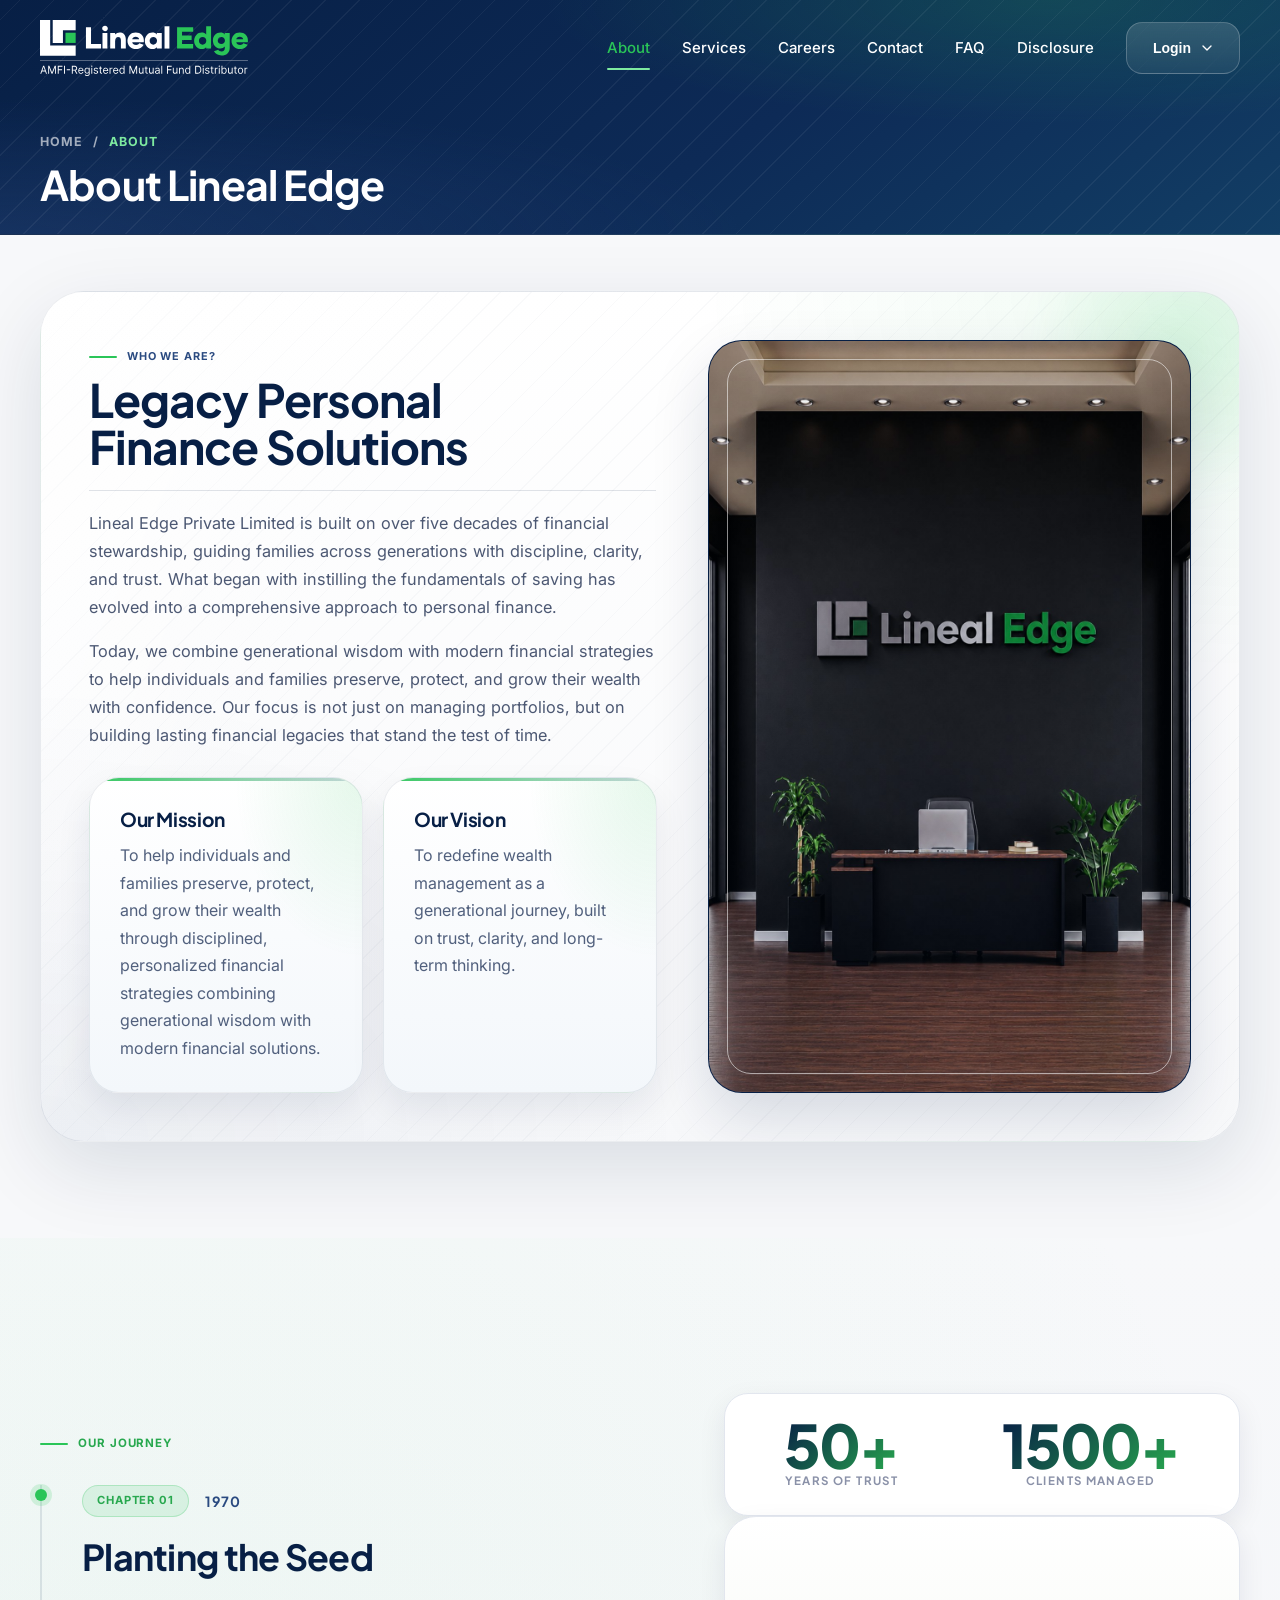
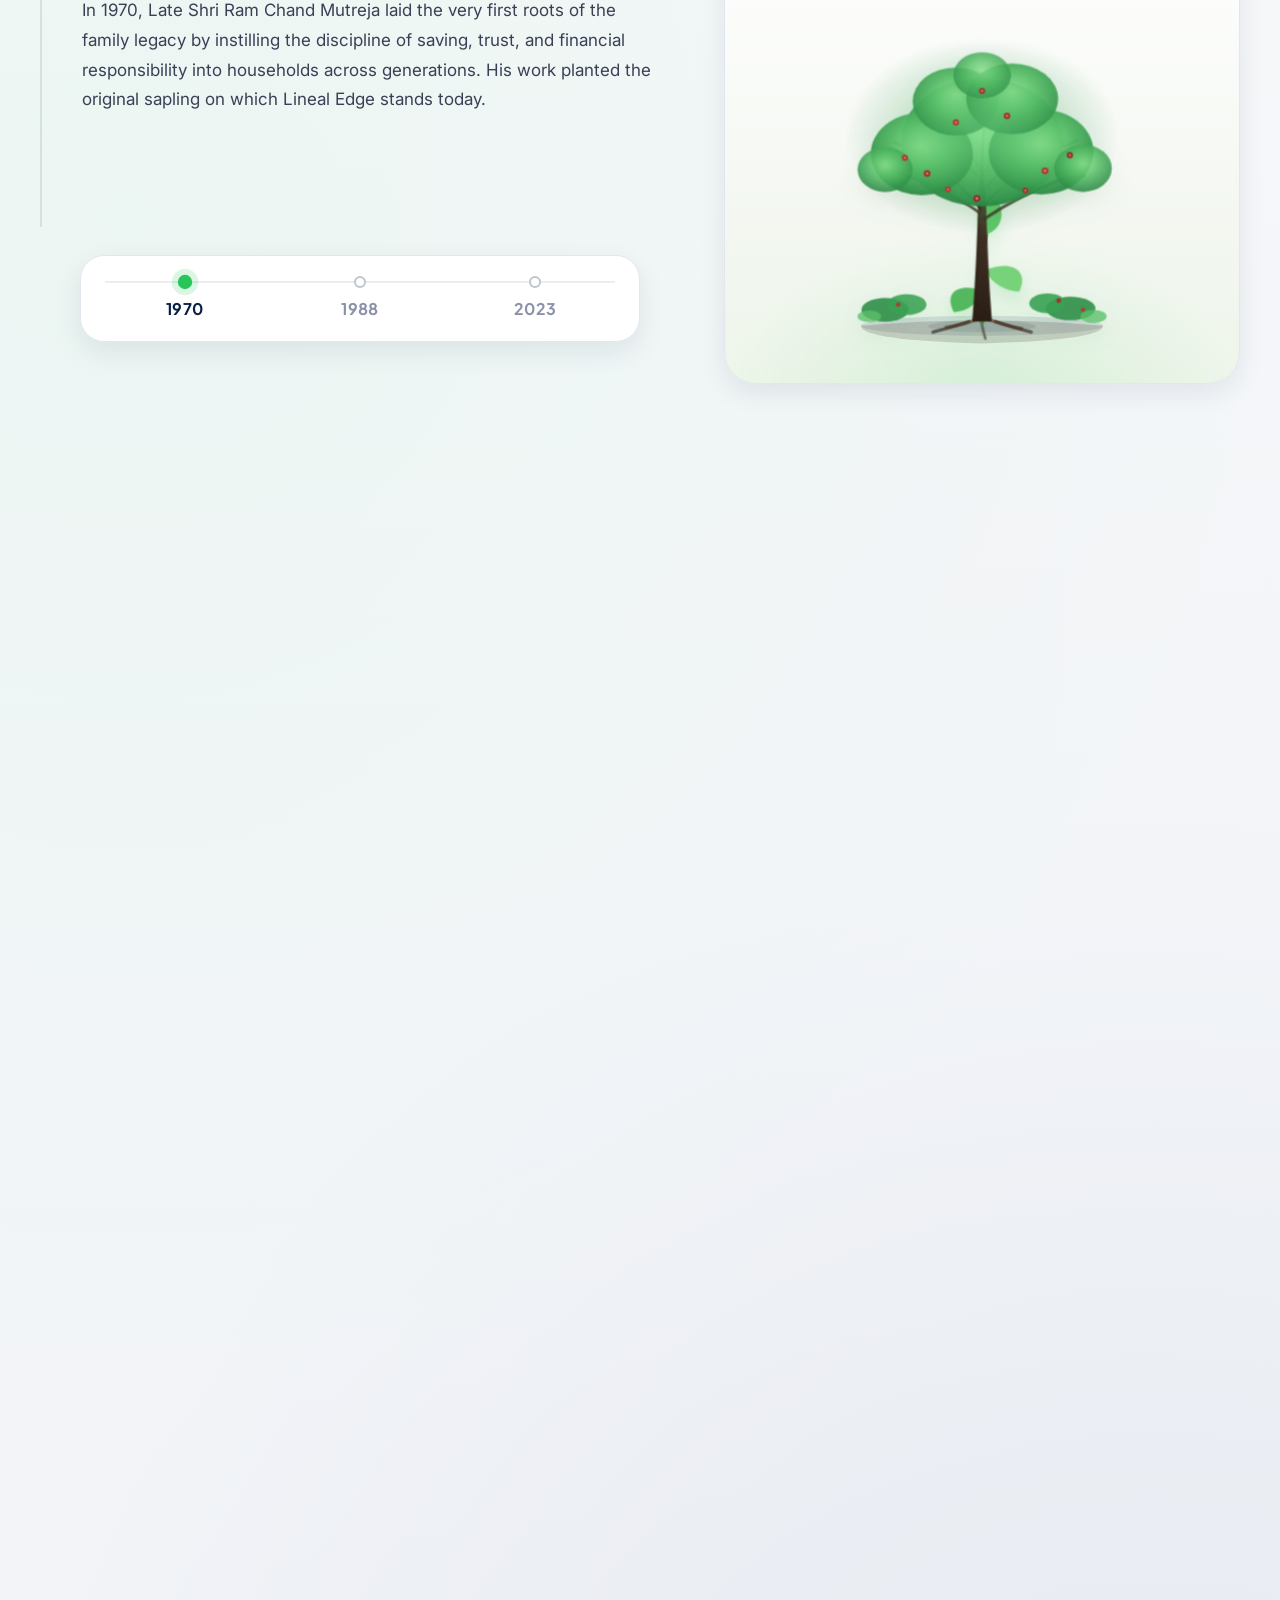
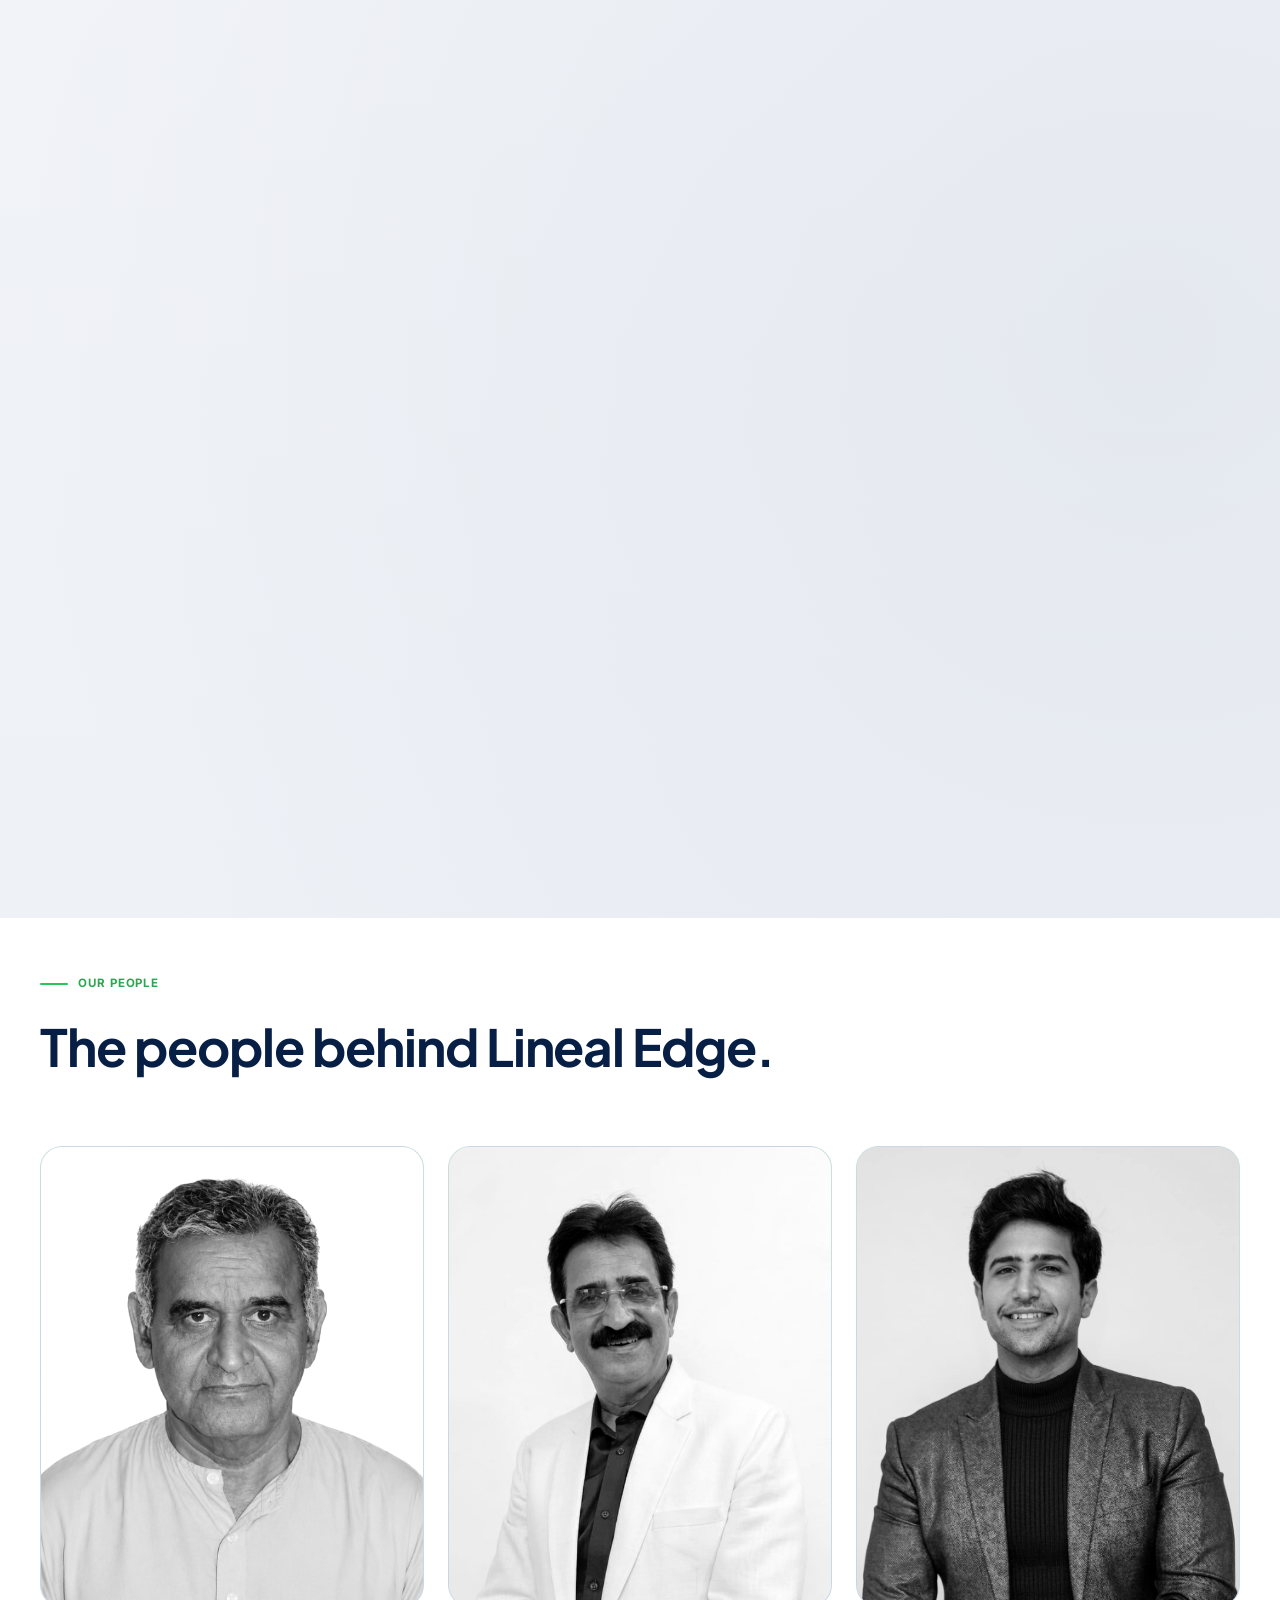
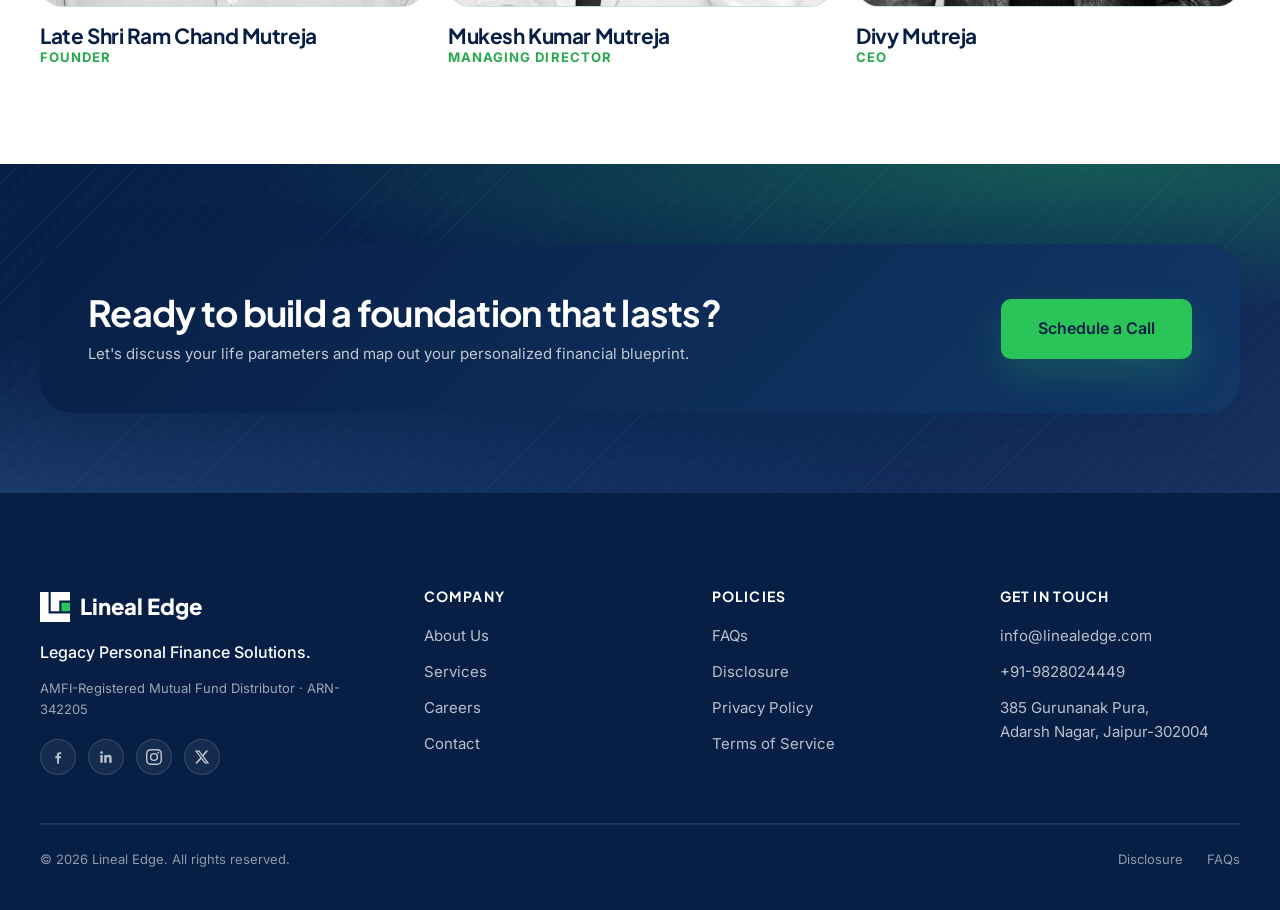
==== commit a221dfb7: "commit" ====
--- a/about.html
+++ b/about.html
@@ -348,7 +348,7 @@
 			</div>
 			<div class="cta-actions">
 				<a href="/contact" class="le-btn le-btn--primary le-btn--lg">
-					<span class="lbl">Schedule a Consultation</span>
+					<span class="lbl">Schedule a Call</span>
 					<span class="arr"><svg width="22" height="22" viewBox="0 0 24 24" fill="none"><path d="M5 12h14M13 6l6 6-6 6" stroke="currentColor" stroke-width="2" stroke-linecap="round" stroke-linejoin="round"/></svg></span>
 				</a>
 			</div>
--- a/css/pages.css
+++ b/css/pages.css
@@ -8140,3 +8140,526 @@
 		justify-content: flex-start;
 	}
 }
+
+@media (max-width: 1024px){
+	body.page-home .values-panel[data-idx="2"] .values-ctas{
+		display: none;
+	}
+}
+
+@media (max-width: 1024px){
+	:is(body.page-home, body.page-about, body.page-services, body.page-careers, body.page-contact, body.page-policy) .nav-login{
+		display: block !important;
+		justify-content: initial !important;
+		align-items: initial !important;
+		width: 100% !important;
+		max-width: none !important;
+		margin: 28px 0 0 !important;
+		padding: 22px 0 0 !important;
+		border-top: 1px solid rgba(7,31,69,0.1);
+	}
+
+	:is(body.page-home, body.page-about, body.page-services, body.page-careers, body.page-contact, body.page-policy) .nav-login-menu{
+		width: 100% !important;
+		max-width: none !important;
+		margin: 0 !important;
+		right: auto !important;
+		left: auto !important;
+		display: grid !important;
+		gap: 12px !important;
+	}
+
+	:is(body.page-home, body.page-about, body.page-services, body.page-careers, body.page-contact, body.page-policy) .portal-link{
+		width: 100%;
+		margin: 0 !important;
+		grid-template-columns: 44px minmax(0, 1fr) 18px;
+		padding: 14px 16px;
+	}
+}
+
+@media (max-width: 760px){
+	:is(body.page-home, body.page-about, body.page-services, body.page-careers, body.page-contact, body.page-policy) .nav-links{
+		width: calc(100vw - 28px) !important;
+		padding: 104px 20px 26px !important;
+	}
+
+	:is(body.page-home, body.page-about, body.page-services, body.page-careers, body.page-contact, body.page-policy) .nav-link{
+		width: 100%;
+		max-width: none;
+		padding-left: 2px;
+	}
+
+	:is(body.page-home, body.page-about, body.page-services, body.page-careers, body.page-contact, body.page-policy) .nav-login::before{
+		margin-left: 0;
+	}
+}
+
+/* Journey final responsive alignment */
+@media (min-width: 1025px){
+	:is(body.page-home, body.page-about) .journey-stories-head{
+		display: flex;
+	}
+
+	:is(body.page-home, body.page-about) .journey-metrics{
+		display: flex;
+	}
+
+	:is(body.page-home, body.page-about) .journey-sticky{
+		padding-top: clamp(56px, 6vh, 78px);
+		padding-bottom: clamp(56px, 6vh, 78px);
+	}
+
+	:is(body.page-home, body.page-about) .journey-left{
+		gap: 28px;
+	}
+
+	:is(body.page-home, body.page-about) .journey-right{
+		gap: 0;
+		justify-content: center;
+	}
+
+	:is(body.page-home, body.page-about) .journey-tree-viz{
+		flex: 0 0 auto;
+		height: clamp(380px, 52vh, 500px);
+		min-height: 0;
+		max-height: none;
+	}
+
+	:is(body.page-home, body.page-about) .journey-panels{
+		min-height: clamp(300px, 38vh, 360px);
+	}
+
+	:is(body.page-home, body.page-about) .journey-years{
+		margin-top: 0;
+	}
+}
+
+@media (min-width: 761px) and (max-width: 1024px){
+	:is(body.page-home, body.page-about) .journey-stories-head{
+		display: flex;
+		grid-row: 1;
+		margin: 0;
+	}
+
+	:is(body.page-home, body.page-about) .journey-metrics{
+		display: grid;
+		grid-row: 2;
+		grid-template-columns: 1fr 1fr;
+		gap: 18px;
+	}
+
+	:is(body.page-home, body.page-about) .journey-sticky{
+		top: -150px;
+		padding: 104px var(--site-gutter, 32px) 34px;
+	}
+
+	:is(body.page-home, body.page-about) .journey-inner{
+		max-width: 720px;
+		grid-template-rows: auto auto 340px minmax(230px, 1fr) auto;
+		gap: 22px;
+	}
+
+	:is(body.page-home, body.page-about) .journey-tree-viz{
+		grid-row: 3;
+		height: 340px;
+		min-height: 340px;
+		max-height: 340px;
+	}
+
+	:is(body.page-home, body.page-about) .journey-panels{
+		grid-row: 4;
+	}
+
+	:is(body.page-home, body.page-about) .journey-years{
+		grid-row: 5;
+	}
+
+	:is(body.page-home, body.page-about) .journey-years{
+		position: relative;
+		height: 88px;
+		padding: 20px 28px 14px;
+		align-self: end;
+		align-items: flex-start;
+		border-radius: 20px;
+	}
+
+	:is(body.page-home, body.page-about) .journey-years::before,
+	:is(body.page-home, body.page-about) .journey-years-fill{
+		left: 28px;
+		right: 28px;
+		top: 28px;
+	}
+
+	:is(body.page-home, body.page-about) .journey-year-marker{
+		gap: 9px;
+		min-width: 44px;
+	}
+
+	:is(body.page-home, body.page-about) .journey-year-dot{
+		width: 11px;
+		height: 11px;
+	}
+
+	:is(body.page-home, body.page-about) .journey-year-marker.active .journey-year-dot{
+		transform: scale(1.18);
+		box-shadow: 0 0 0 5px rgba(42,197,88,0.16);
+	}
+
+	:is(body.page-home, body.page-about) .journey-year-label{
+		font-size: 0.95rem;
+		line-height: 1;
+	}
+}
+
+@media (max-width: 760px){
+	:is(body.page-home, body.page-about) .journey-stories-head{
+		display: flex;
+		grid-row: 1;
+		margin: 0;
+	}
+
+	:is(body.page-home, body.page-about) .journey-metrics{
+		display: grid;
+		grid-row: 2;
+		grid-template-columns: 1fr 1fr;
+		gap: 12px;
+	}
+
+	:is(body.page-home, body.page-about) .journey-sticky{
+		top: -148px;
+		padding: 92px var(--site-gutter, 20px) 22px;
+	}
+
+	:is(body.page-home, body.page-about) .journey-inner{
+		max-width: 420px;
+		grid-template-rows: auto auto 260px minmax(255px, 1fr) auto;
+		gap: 18px;
+	}
+
+	:is(body.page-home, body.page-about) .journey-tree-viz{
+		grid-row: 3;
+		height: 260px;
+		min-height: 260px;
+		max-height: 260px;
+		border-radius: 0 0 28px 28px;
+	}
+
+	:is(body.page-home, body.page-about) .journey-tree-viz svg{
+		width: min(88%, 300px);
+		height: 92%;
+	}
+
+	:is(body.page-home, body.page-about) .journey-panels{
+		grid-row: 4;
+	}
+
+	:is(body.page-home, body.page-about) .journey-years{
+		grid-row: 5;
+	}
+}
+
+@media (max-width: 420px){
+	:is(body.page-home, body.page-about) .journey-inner{
+		grid-template-rows: auto auto 230px minmax(265px, 1fr) auto;
+		gap: 16px;
+	}
+
+	:is(body.page-home, body.page-about) .journey-tree-viz{
+		height: 230px;
+		min-height: 230px;
+		max-height: 230px;
+	}
+
+	:is(body.page-home, body.page-about) .journey-tree-viz svg{
+		width: min(86%, 270px);
+		height: 90%;
+	}
+}
+
+/* Final responsive rhythm and sticky-section pass */
+@media (min-width: 761px) and (max-width: 1024px){
+	:is(
+		body.page-about,
+		body.page-services,
+		body.page-careers,
+		body.page-contact,
+		body.page-policy
+	) :is(.page-top, .page-hero){
+		padding-top: 124px;
+		padding-bottom: 42px;
+	}
+
+	:is(
+		body.page-about,
+		body.page-services,
+		body.page-careers,
+		body.page-contact,
+		body.page-policy
+	) .section,
+	body.page-home :is(.services, .team, .sixbox),
+	body.page-services :is(.solution-band),
+	body.page-about .team-alt{
+		padding-top: 76px;
+		padding-bottom: 76px;
+	}
+
+	:is(body.page-home, body.page-about, body.page-services, body.page-careers, body.page-contact) .cta{
+		padding-top: 68px;
+		padding-bottom: 68px;
+	}
+
+	:is(body.page-home, body.page-about) .journey-scroller{
+		height: 320svh;
+	}
+
+	:is(body.page-home, body.page-about) .journey-sticky{
+		--journey-header-clearance: 92px;
+		--journey-before-tree: 230px;
+		--journey-sticky-offset: calc(var(--journey-before-tree) - var(--journey-header-clearance));
+		position: sticky !important;
+		top: calc(var(--journey-header-clearance) - var(--journey-before-tree)) !important;
+		height: calc(100svh + var(--journey-sticky-offset));
+		min-height: calc(100svh + var(--journey-sticky-offset));
+		padding: var(--journey-header-clearance) var(--site-gutter, 32px) 34px;
+		overflow: hidden;
+		align-items: stretch;
+	}
+
+	:is(body.page-home, body.page-about) .journey-inner{
+		max-width: 720px;
+		height: 100%;
+		grid-template-rows: 20px 82px 340px minmax(0, 1fr) 88px;
+		gap: 14px;
+	}
+
+	:is(body.page-home, body.page-about) .journey-stories-head{
+		height: 20px;
+		min-height: 0;
+		align-items: center;
+	}
+
+	:is(body.page-home, body.page-about) .journey-metrics{
+		height: 82px;
+		min-height: 0;
+		padding: 12px 18px;
+		align-items: center;
+	}
+
+	:is(body.page-home, body.page-about) .journey-tree-viz{
+		height: 340px;
+		min-height: 340px;
+		max-height: 340px;
+	}
+
+	:is(body.page-home, body.page-about) .journey-panels{
+		min-height: 0;
+		height: 100%;
+		overflow: hidden;
+	}
+
+	:is(body.page-home, body.page-about) .journey-panel{
+		justify-content: center;
+		overflow: hidden;
+	}
+
+	:is(body.page-home, body.page-about) .journey-pbody{
+		line-height: 1.48;
+	}
+}
+
+@media (max-width: 760px){
+	:is(
+		body.page-about,
+		body.page-services,
+		body.page-careers,
+		body.page-contact,
+		body.page-policy
+	) :is(.page-top, .page-hero){
+		padding-top: 104px;
+		padding-bottom: 34px;
+	}
+
+	:is(
+		body.page-about,
+		body.page-services,
+		body.page-careers,
+		body.page-contact,
+		body.page-policy
+	) .section,
+	body.page-home :is(.services, .team, .sixbox),
+	body.page-services :is(.solution-band),
+	body.page-about .team-alt{
+		padding-top: 56px;
+		padding-bottom: 56px;
+	}
+
+	:is(body.page-home, body.page-about, body.page-services, body.page-careers, body.page-contact) .cta{
+		padding-top: 56px;
+		padding-bottom: 56px;
+	}
+
+	:is(body.page-home, body.page-about) .journey-scroller{
+		height: 320svh;
+	}
+
+	:is(body.page-home, body.page-about) .journey-sticky{
+		--journey-header-clearance: 84px;
+		--journey-before-tree: 204px;
+		--journey-sticky-offset: calc(var(--journey-before-tree) - var(--journey-header-clearance));
+		position: sticky !important;
+		top: calc(var(--journey-header-clearance) - var(--journey-before-tree)) !important;
+		height: calc(100svh + var(--journey-sticky-offset));
+		min-height: calc(100svh + var(--journey-sticky-offset));
+		padding: var(--journey-header-clearance) var(--site-gutter, 20px) 22px;
+		overflow: hidden;
+		align-items: stretch;
+	}
+
+	:is(body.page-home, body.page-about) .journey-inner{
+		max-width: 420px;
+		height: 100%;
+		grid-template-rows: 18px 72px 260px minmax(0, 1fr) 76px;
+		gap: 12px;
+	}
+
+	:is(body.page-home, body.page-about) .journey-stories-head{
+		height: 18px;
+		min-height: 0;
+		align-items: center;
+	}
+
+	:is(body.page-home, body.page-about) .journey-stories-head .eyebrow{
+		font-size: 0.7rem;
+		line-height: 1;
+	}
+
+	:is(body.page-home, body.page-about) .journey-metrics{
+		height: 72px;
+		min-height: 0;
+		padding: 10px 14px;
+		align-items: center;
+	}
+
+	:is(body.page-home, body.page-about) .journey-metric-big{
+		font-size: 1.62rem;
+		line-height: 0.92;
+	}
+
+	:is(body.page-home, body.page-about) .journey-metric-label{
+		font-size: 0.62rem;
+		line-height: 1;
+	}
+
+	:is(body.page-home, body.page-about) .journey-tree-viz{
+		height: 260px;
+		min-height: 260px;
+		max-height: 260px;
+	}
+
+	:is(body.page-home, body.page-about) .journey-panels{
+		min-height: 0;
+		height: 100%;
+		overflow: hidden;
+	}
+
+	:is(body.page-home, body.page-about) .journey-panel{
+		justify-content: center;
+		overflow: hidden;
+	}
+
+	:is(body.page-home, body.page-about) .journey-panel-head{
+		margin-bottom: 10px;
+	}
+
+	:is(body.page-home, body.page-about) .journey-ptitle{
+		margin-bottom: 10px;
+	}
+
+	:is(body.page-home, body.page-about) .journey-pbody{
+		line-height: 1.42;
+	}
+
+	:is(body.page-home, body.page-about) .journey-years{
+		padding: 14px 18px 12px;
+		align-self: stretch;
+	}
+
+	:is(body.page-home, body.page-about) .journey-years{
+		position: relative;
+		height: 76px;
+		padding: 15px 22px 10px;
+		align-self: end;
+		align-items: flex-start;
+		border-radius: 18px;
+	}
+
+	:is(body.page-home, body.page-about) .journey-years::before,
+	:is(body.page-home, body.page-about) .journey-years-fill{
+		left: 22px;
+		right: 22px;
+		top: 22px;
+	}
+
+	:is(body.page-home, body.page-about) .journey-year-marker{
+		gap: 8px;
+		min-width: 42px;
+	}
+
+	:is(body.page-home, body.page-about) .journey-year-dot{
+		width: 10px;
+		height: 10px;
+		border-width: 2px;
+	}
+
+	:is(body.page-home, body.page-about) .journey-year-marker.active .journey-year-dot{
+		transform: scale(1.18);
+		box-shadow: 0 0 0 5px rgba(42,197,88,0.16);
+	}
+
+	:is(body.page-home, body.page-about) .journey-year-label{
+		font-size: 0.88rem;
+		line-height: 1;
+	}
+}
+
+@media (max-width: 420px){
+	:is(body.page-home, body.page-about) .journey-sticky{
+		--journey-before-tree: 196px;
+	}
+
+	:is(body.page-home, body.page-about) .journey-inner{
+		grid-template-rows: 18px 68px 230px minmax(0, 1fr) 72px;
+		gap: 10px;
+	}
+
+	:is(body.page-home, body.page-about) .journey-metrics{
+		height: 68px;
+		padding: 9px 12px;
+	}
+
+	:is(body.page-home, body.page-about) .journey-tree-viz{
+		height: 230px;
+		min-height: 230px;
+		max-height: 230px;
+	}
+
+	:is(body.page-home, body.page-about) .journey-years{
+		padding: 12px 16px 10px;
+	}
+
+	:is(body.page-home, body.page-about) .journey-years{
+		height: 72px;
+		padding: 14px 20px 9px;
+	}
+
+	:is(body.page-home, body.page-about) .journey-years::before,
+	:is(body.page-home, body.page-about) .journey-years-fill{
+		left: 20px;
+		right: 20px;
+		top: 21px;
+	}
+
+	:is(body.page-home, body.page-about) .journey-year-label{
+		font-size: 0.84rem;
+	}
+}
